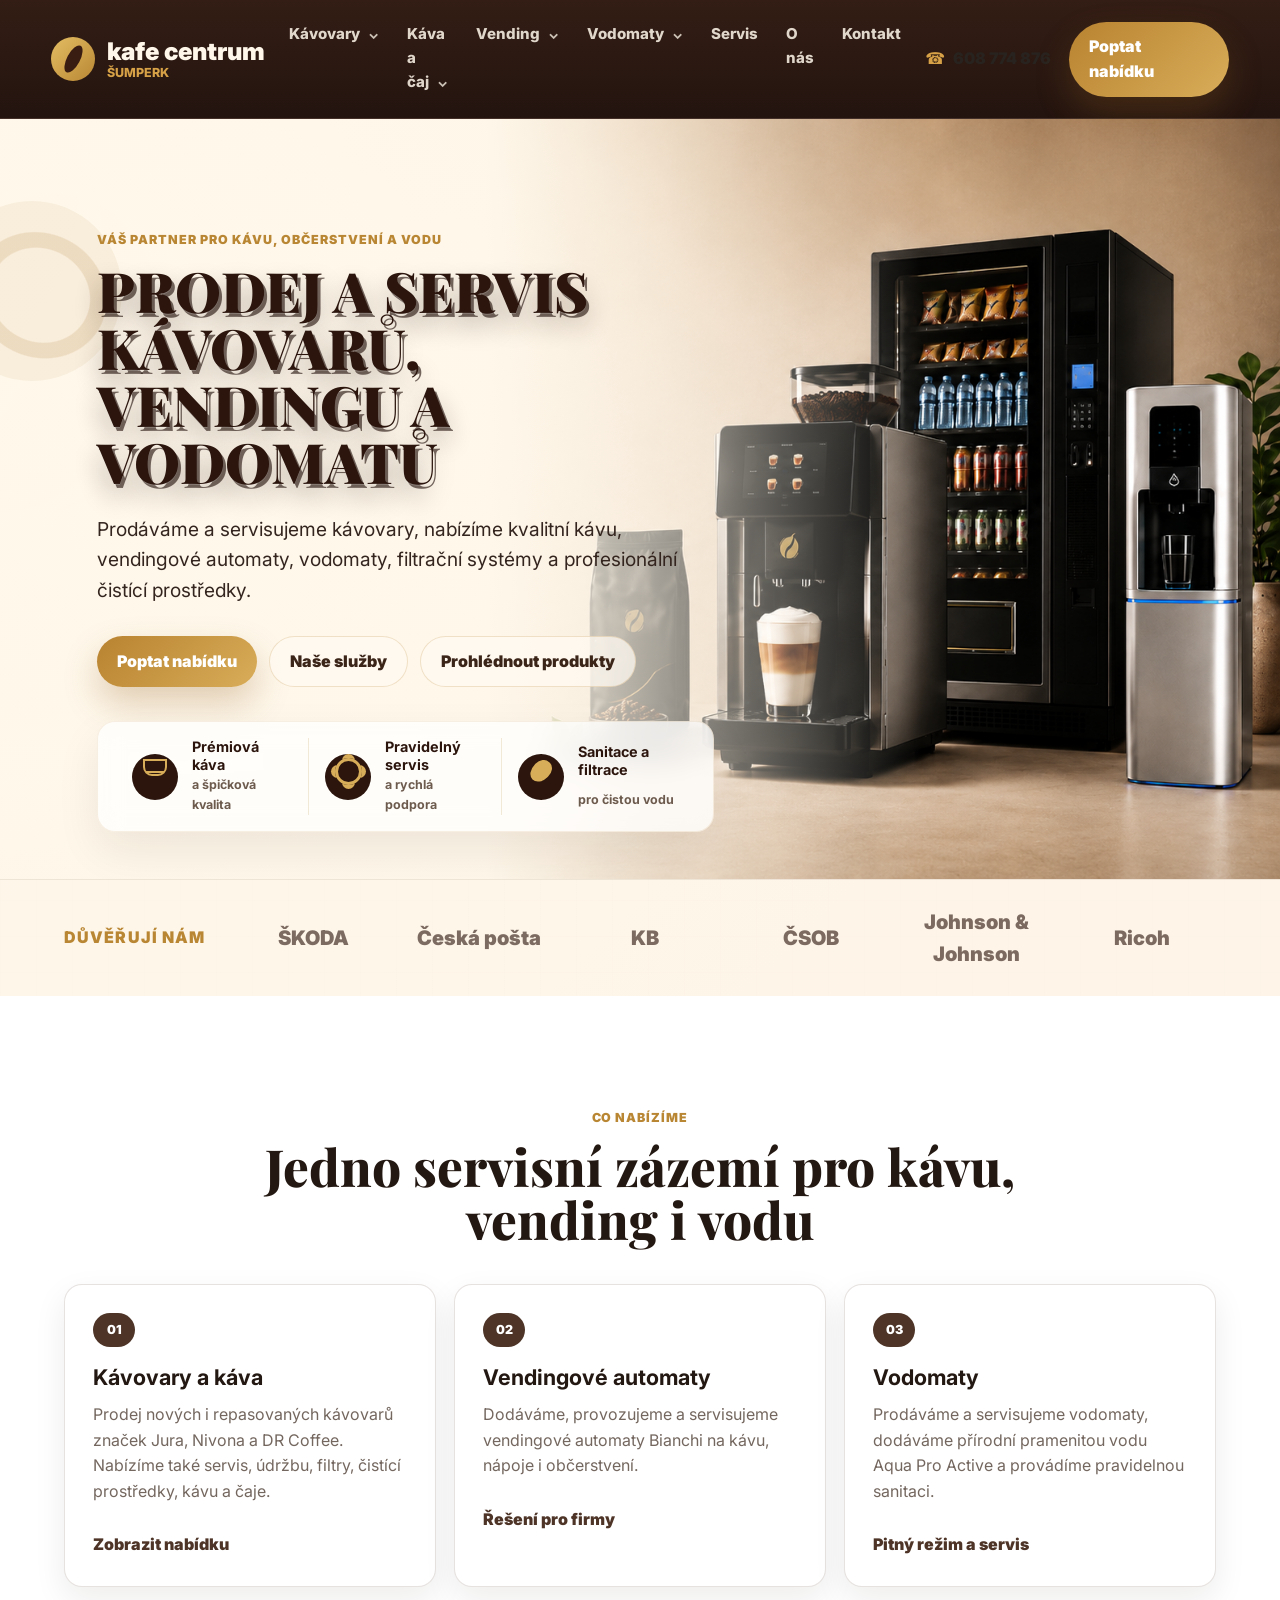
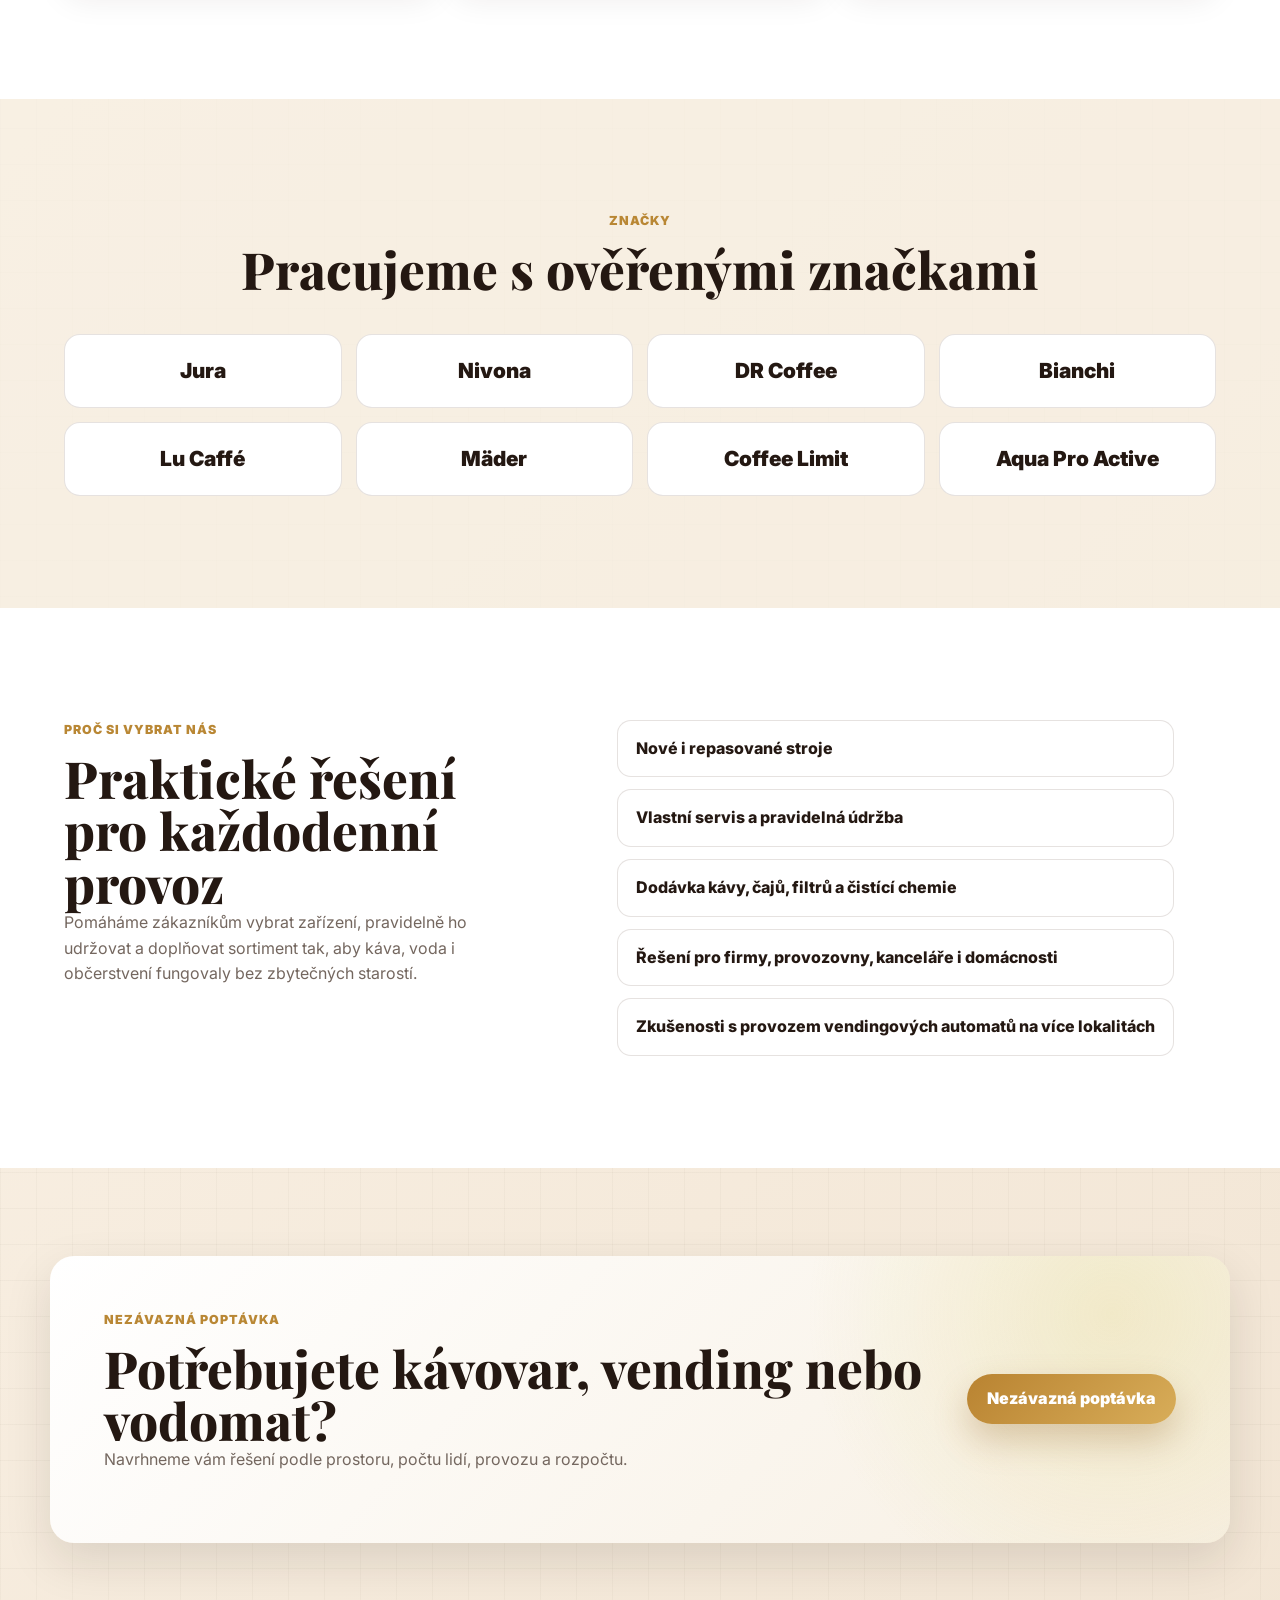
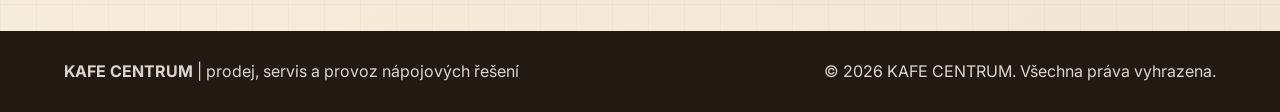
==== index.html @ 555eb568 "Use image as homepage hero background" ====
<!DOCTYPE html>
<html lang="cs">
  <head>
    <meta charset="UTF-8" />
    <meta name="viewport" content="width=device-width, initial-scale=1.0" />
    <meta
      name="description"
      content="KAFE CENTRUM - prodej a servis kávovarů, káva, čaje, vendingové automaty a vodomaty se servisem."
    />
    <title>KAFE CENTRUM | Kávovary, vending a vodomaty</title>
    <link rel="preconnect" href="https://fonts.googleapis.com" />
    <link rel="preconnect" href="https://fonts.gstatic.com" crossorigin />
    <link
      href="https://fonts.googleapis.com/css2?family=Inter:wght@400;500;600;700;800;900&family=Playfair+Display:wght@700;800&display=swap"
      rel="stylesheet"
    />
    <link rel="stylesheet" href="style.css" />
  </head>
  <body class="kc-site kc-home">
    <header class="kc-header" data-header>
      <a class="kc-brand" href="index.html" aria-label="KAFE CENTRUM domů">
        <span class="kc-brand-mark" aria-hidden="true"><span></span></span>
        <span class="kc-brand-text"><strong>KAFE CENTRUM</strong><small>Šumperk</small></span>
      </a>
      <button class="kc-nav-toggle" type="button" aria-expanded="false" aria-controls="site-nav" data-nav-toggle>
        <span></span><span></span><span></span>
      </button>
      <nav class="kc-nav" id="site-nav" data-nav>
        <a href="kavovary-a-kava.html">Kávovary</a>
        <a href="kavovary-a-kava.html#kava">Káva a čaj</a>
        <a href="vendingove-automaty.html">Vending</a>
        <a href="vodomaty.html">Vodomaty</a>
        <a href="kavovary-a-kava.html#servis">Servis</a>
        <a href="#sluzby">O nás</a>
        <a href="kontakt.html">Kontakt</a>
      </nav>
      <div class="kc-header-actions">
        <a class="kc-phone" href="tel:+420608774876">608 774 876</a>
        <a class="kc-header-cta" href="kontakt.html#poptavka">Poptat nabídku</a>
      </div>
    </header>

    <main>
      <section class="kc-hero">
        <div class="kc-hero-copy reveal">
          <p class="kc-kicker">Váš partner pro kávu, občerstvení a vodu</p>
          <h1>Prodej a servis kávovarů, vendingu a vodomatů</h1>
          <p class="kc-lead">
            Prodáváme a servisujeme kávovary, nabízíme kvalitní kávu,
            vendingové automaty, vodomaty, filtrační systémy a profesionální
            čistící prostředky.
          </p>
          <div class="kc-actions">
            <a class="kc-btn kc-btn-primary" href="kontakt.html#poptavka">Poptat nabídku</a>
            <a class="kc-btn kc-btn-secondary" href="#sluzby">Naše služby</a>
            <a class="kc-btn kc-btn-light" href="kavovary-a-kava.html">Prohlédnout produkty</a>
          </div>
          <div class="kc-hero-features" aria-label="Hlavní výhody">
            <div>
              <span aria-hidden="true" class="kc-feature-icon kc-feature-coffee"></span>
              <strong>Prémiová káva</strong>
              <small>a špičková kvalita</small>
            </div>
            <div>
              <span aria-hidden="true" class="kc-feature-icon kc-feature-service"></span>
              <strong>Pravidelný servis</strong>
              <small>a rychlá podpora</small>
            </div>
            <div>
              <span aria-hidden="true" class="kc-feature-icon kc-feature-water"></span>
              <strong>Sanitace a filtrace</strong>
              <small>pro čistou vodu</small>
            </div>
          </div>
        </div>
      </section>

      <section class="kc-trusted" aria-label="Důvěřují nám">
        <p>Důvěřují nám</p>
        <div>
          <span>ŠKODA</span>
          <span>Česká pošta</span>
          <span>KB</span>
          <span>ČSOB</span>
          <span>Johnson &amp; Johnson</span>
          <span>Ricoh</span>
        </div>
      </section>

      <section class="kc-section" id="sluzby">
        <div class="kc-section-heading reveal">
          <p class="kc-kicker">Co nabízíme</p>
          <h2>Jedno servisní zázemí pro kávu, vending i vodu</h2>
        </div>
        <div class="kc-card-grid kc-card-grid-three">
          <article class="kc-service-card reveal">
            <span>01</span>
            <h3>Kávovary a káva</h3>
            <p>
              Prodej nových i repasovaných kávovarů značek Jura, Nivona a DR Coffee.
              Nabízíme také servis, údržbu, filtry, čistící prostředky, kávu a čaje.
            </p>
            <a href="kavovary-a-kava.html">Zobrazit nabídku</a>
          </article>
          <article class="kc-service-card reveal">
            <span>02</span>
            <h3>Vendingové automaty</h3>
            <p>
              Dodáváme, provozujeme a servisujeme vendingové automaty Bianchi na kávu,
              nápoje i občerstvení.
            </p>
            <a href="vendingove-automaty.html">Řešení pro firmy</a>
          </article>
          <article class="kc-service-card reveal">
            <span>03</span>
            <h3>Vodomaty</h3>
            <p>
              Prodáváme a servisujeme vodomaty, dodáváme přírodní pramenitou vodu
              Aqua Pro Active a provádíme pravidelnou sanitaci.
            </p>
            <a href="vodomaty.html">Pitný režim a servis</a>
          </article>
        </div>
      </section>

      <section class="kc-section kc-section-cream">
        <div class="kc-section-heading reveal">
          <p class="kc-kicker">Značky</p>
          <h2>Pracujeme s ověřenými značkami</h2>
        </div>
        <div class="kc-brand-strip reveal" aria-label="Značky">
          <span>Jura</span>
          <span>Nivona</span>
          <span>DR Coffee</span>
          <span>Bianchi</span>
          <span>Lu Caffé</span>
          <span>Mäder</span>
          <span>Coffee Limit</span>
          <span>Aqua Pro Active</span>
        </div>
      </section>

      <section class="kc-section">
        <div class="kc-split">
          <div class="kc-section-heading kc-section-heading-left reveal">
            <p class="kc-kicker">Proč si vybrat nás</p>
            <h2>Praktické řešení pro každodenní provoz</h2>
            <p>
              Pomáháme zákazníkům vybrat zařízení, pravidelně ho udržovat a doplňovat
              sortiment tak, aby káva, voda i občerstvení fungovaly bez zbytečných starostí.
            </p>
          </div>
          <div class="kc-benefit-list reveal">
            <span>Nové i repasované stroje</span>
            <span>Vlastní servis a pravidelná údržba</span>
            <span>Dodávka kávy, čajů, filtrů a čistící chemie</span>
            <span>Řešení pro firmy, provozovny, kanceláře i domácnosti</span>
            <span>Zkušenosti s provozem vendingových automatů na více lokalitách</span>
          </div>
        </div>
      </section>

      <section class="kc-cta reveal">
        <div>
          <p class="kc-kicker">Nezávazná poptávka</p>
          <h2>Potřebujete kávovar, vending nebo vodomat?</h2>
          <p>Navrhneme vám řešení podle prostoru, počtu lidí, provozu a rozpočtu.</p>
        </div>
        <a class="kc-btn kc-btn-primary" href="kontakt.html#poptavka">Nezávazná poptávka</a>
      </section>
    </main>

    <footer class="kc-footer">
      <p><strong>KAFE CENTRUM</strong> | prodej, servis a provoz nápojových řešení</p>
      <p>© <span data-year></span> KAFE CENTRUM. Všechna práva vyhrazena.</p>
    </footer>
    <script src="script.js"></script>
  </body>
</html>
---- style.css ----
:root {
  --espresso: #27160f;
  --nearly-black: #160c08;
  --coffee: #51311f;
  --cocoa: #70472e;
  --caramel: #b4773d;
  --banner-yellow: #d9cf75;
  --gold: #d39a57;
  --cream: #fff7e8;
  --linen: #efe0c5;
  --paper: #f9f1e3;
  --white: #ffffff;
  --ink: #2d211b;
  --muted: #7b6658;
  --shadow: 0 22px 60px rgba(39, 22, 15, 0.18);
  --radius: 8px;
  --max-width: 1180px;
  --theme-accent: var(--banner-yellow);
  --theme-dark: var(--espresso);
  --theme-soft: #ead8bc;
  --theme-rgb: 180, 119, 61;
}

.theme-vending {
  --theme-accent: #e0663f;
  --theme-dark: #241713;
  --theme-soft: #f1d7c8;
  --theme-rgb: 224, 102, 63;
}

.theme-water {
  --theme-accent: #55b6d6;
  --theme-dark: #123a4a;
  --theme-soft: #d7f0f6;
  --theme-rgb: 85, 182, 214;
}

.theme-tea {
  --theme-accent: #7fa85b;
  --theme-dark: #263a1d;
  --theme-soft: #e1edcf;
  --theme-rgb: 127, 168, 91;
}

.theme-parfume {
  --theme-accent: #c47a92;
  --theme-dark: #3b1729;
  --theme-soft: #f0d5df;
  --theme-rgb: 196, 122, 146;
}

.theme-contact {
  --theme-accent: #d39a57;
  --theme-dark: #27160f;
  --theme-soft: #efe0c5;
  --theme-rgb: 211, 154, 87;
}

* {
  box-sizing: border-box;
}

html {
  min-height: 100%;
  overflow-y: auto;
  scroll-behavior: smooth;
}

body {
  min-height: 100%;
  margin: 0;
  overflow-x: hidden;
  overflow-y: auto;
  color: var(--ink);
  font-family: "Inter", system-ui, sans-serif;
  background:
    radial-gradient(ellipse at 18% 8%, rgba(39, 22, 15, 0.18), transparent 34%),
    radial-gradient(circle at 12% 14%, rgba(180, 119, 61, 0.12), transparent 28%),
    linear-gradient(135deg, var(--cream), var(--paper) 44%, #f2dec1);
  line-height: 1.6;
}

body::before {
  position: fixed;
  inset: 0;
  z-index: -2;
  pointer-events: none;
  content: "";
  background-image:
    linear-gradient(rgba(81, 49, 31, 0.055) 1px, transparent 1px),
    linear-gradient(90deg, rgba(81, 49, 31, 0.045) 1px, transparent 1px),
    radial-gradient(ellipse at 42% 50%, rgba(70, 38, 21, 0.1) 0 28%, transparent 29%);
  background-size: 32px 32px, 32px 32px, 74px 48px;
}

a {
  color: inherit;
  text-decoration: none;
}

button,
input,
select,
textarea {
  font: inherit;
}

.site-header {
  position: sticky;
  top: 0;
  z-index: 20;
  display: grid;
  grid-template-columns: auto 1fr auto;
  gap: 24px;
  align-items: center;
  padding: 16px clamp(18px, 4vw, 52px);
  border-bottom: 1px solid rgba(255, 247, 232, 0.16);
  background:
    linear-gradient(rgba(22, 12, 8, 0.88), rgba(22, 12, 8, 0.88)),
    radial-gradient(ellipse at 38% 50%, #7b4c2d 0 30%, transparent 31%) 0 0 / 46px 30px;
  backdrop-filter: blur(18px);
  transition: box-shadow 0.25s ease, background 0.25s ease;
}

.site-header.is-scrolled {
  background:
    linear-gradient(rgba(22, 12, 8, 0.94), rgba(22, 12, 8, 0.94)),
    radial-gradient(ellipse at 38% 50%, #7b4c2d 0 30%, transparent 31%) 0 0 / 46px 30px;
  box-shadow: 0 10px 34px rgba(39, 22, 15, 0.22);
}

.brand {
  display: inline-flex;
  gap: 10px;
  align-items: center;
  min-width: max-content;
}

.brand-mark {
  position: relative;
  display: grid;
  place-items: center;
  width: 46px;
  height: 46px;
  border: 2px solid rgba(217, 207, 117, 0.72);
  border-radius: 50%;
  background: linear-gradient(135deg, #e2d88a, #a99545);
  box-shadow: inset 0 0 0 5px rgba(39, 22, 15, 0.08), 0 8px 22px rgba(0, 0, 0, 0.22);
}

.brand-mark span,
.banner-logo-mark span {
  width: 15px;
  height: 36px;
  border-radius: 50%;
  background: var(--coffee);
  transform: rotate(32deg);
}

.brand-mark span::before,
.banner-logo-mark span::before {
  display: block;
  width: 9px;
  height: 100%;
  margin-left: 7px;
  border-left: 3px solid rgba(255, 247, 232, 0.42);
  border-radius: 50%;
  content: "";
}

.logo-wordmark strong,
.logo-wordmark small {
  display: block;
  color: var(--cream);
  font-family: "Inter", system-ui, sans-serif;
  font-weight: 900;
  line-height: 0.82;
  letter-spacing: 0;
  text-transform: lowercase;
}

.logo-wordmark strong {
  font-size: 1.34rem;
}

.logo-wordmark small {
  color: var(--banner-yellow);
  font-size: 1.02rem;
}

.site-nav {
  display: flex;
  justify-content: center;
  gap: clamp(14px, 2.4vw, 34px);
  color: rgba(255, 247, 232, 0.88);
  font-size: 0.95rem;
  font-weight: 800;
}

.site-nav a {
  position: relative;
  padding: 10px 0;
}

.site-nav a::after {
  position: absolute;
  left: 0;
  bottom: 5px;
  width: 0;
  height: 2px;
  content: "";
  background: var(--banner-yellow);
  transition: width 0.2s ease;
}

.site-nav a:hover::after {
  width: 100%;
}

.header-cta,
.btn {
  display: inline-flex;
  align-items: center;
  justify-content: center;
  min-height: 46px;
  padding: 12px 20px;
  border: 0;
  border-radius: var(--radius);
  cursor: pointer;
  font-weight: 900;
  transition: transform 0.2s ease, box-shadow 0.2s ease, background 0.2s ease;
}

.header-cta,
.btn-primary {
  color: var(--nearly-black);
  background: linear-gradient(135deg, var(--theme-accent), var(--gold));
  box-shadow: 0 14px 30px rgba(81, 49, 31, 0.24);
}

.btn-secondary {
  color: var(--espresso);
  border: 1px solid rgba(81, 49, 31, 0.18);
  background: rgba(255, 255, 255, 0.58);
}

.text-link {
  display: inline-flex;
  align-items: center;
  width: max-content;
  margin-top: 14px;
  color: var(--coffee);
  font-size: 0.92rem;
  font-weight: 900;
  border-bottom: 2px solid var(--theme-accent);
}

.header-cta:hover,
.btn:hover {
  transform: translateY(-2px);
  box-shadow: 0 18px 38px rgba(81, 49, 31, 0.28);
}

.nav-toggle {
  display: none;
  width: 44px;
  height: 44px;
  padding: 10px;
  border: 1px solid rgba(81, 49, 31, 0.18);
  border-radius: var(--radius);
  background: var(--cream);
}

.nav-toggle span {
  display: block;
  height: 2px;
  margin: 5px 0;
  background: var(--espresso);
}

.hero {
  position: relative;
  display: grid;
  grid-template-columns: minmax(0, 1.05fr) minmax(320px, 0.95fr);
  gap: clamp(32px, 5vw, 78px);
  align-items: center;
  min-height: calc(100vh - 80px);
  padding:
    clamp(56px, 9vw, 120px)
    clamp(18px, 4vw, 52px)
    clamp(56px, 9vw, 120px)
    clamp(58px, 7vw, 104px);
  overflow: hidden;
  isolation: isolate;
}

.page-hero {
  position: relative;
  display: grid;
  grid-template-columns: minmax(0, 0.85fr) minmax(280px, 0.55fr);
  gap: clamp(28px, 5vw, 70px);
  align-items: center;
  padding: clamp(58px, 9vw, 118px) clamp(18px, 4vw, 52px);
  overflow: hidden;
  isolation: isolate;
}

.page-hero::before {
  position: absolute;
  inset: 0;
  z-index: -1;
  content: "";
  background:
    linear-gradient(rgba(80, 48, 30, 0.07) 1px, transparent 1px),
    linear-gradient(90deg, rgba(80, 48, 30, 0.055) 1px, transparent 1px),
    radial-gradient(circle at 15% 22%, rgba(var(--theme-rgb), 0.22), transparent 27%),
    linear-gradient(135deg, rgba(255, 247, 232, 0.96), color-mix(in srgb, var(--theme-soft) 70%, #ffffff 30%));
  background-size: 22px 22px, 22px 22px, auto, auto;
}

.page-hero h1 {
  max-width: 920px;
  color: #f4f0e6;
  font-size: clamp(3.3rem, 9vw, 7.8rem);
}

.page-hero-text {
  max-width: 690px;
  color: var(--muted);
  font-size: 1.08rem;
}

.page-badge {
  display: inline-flex;
  width: max-content;
  margin-bottom: 18px;
  padding: 9px 13px;
  border: 1px solid rgba(var(--theme-rgb), 0.36);
  border-radius: 999px;
  color: var(--theme-accent);
  background: color-mix(in srgb, var(--theme-dark) 88%, #000000 12%);
  font-size: 0.82rem;
  font-weight: 900;
  text-transform: uppercase;
}

.page-visual {
  position: relative;
  min-height: 310px;
  border: 1px solid rgba(81, 49, 31, 0.12);
  border-radius: var(--radius);
  background:
    linear-gradient(color-mix(in srgb, var(--theme-dark) 86%, transparent), color-mix(in srgb, var(--theme-dark) 86%, transparent)),
    radial-gradient(ellipse at 42% 50%, #8d5935 0 27%, #2b160d 28% 52%, transparent 54%) 0 0 / 44px 30px;
  box-shadow: var(--shadow);
  overflow: hidden;
}

.page-visual::before {
  position: absolute;
  inset: 28px;
  content: "";
  border: 1px solid rgba(var(--theme-rgb), 0.28);
  border-radius: var(--radius);
}

.page-visual::after {
  position: absolute;
  right: -42px;
  top: 44px;
  width: 78%;
  height: 120px;
  clip-path: polygon(14% 0, 100% 0, 86% 100%, 0 100%);
  content: "";
  background:
    linear-gradient(rgba(80, 48, 30, 0.1) 1px, transparent 1px),
    linear-gradient(90deg, rgba(80, 48, 30, 0.09) 1px, transparent 1px),
    linear-gradient(135deg, color-mix(in srgb, var(--theme-accent) 72%, #ffffff 28%), var(--theme-accent));
  background-size: 13px 13px, 13px 13px, auto;
}

.page-visual span {
  position: absolute;
  left: 34px;
  bottom: 30px;
  z-index: 1;
  max-width: 280px;
  color: var(--cream);
  font-family: "Playfair Display", Georgia, serif;
  font-size: clamp(2rem, 4vw, 3.4rem);
  font-weight: 800;
  line-height: 0.98;
}

.vending-hero {
  grid-template-columns: minmax(0, 0.82fr) minmax(340px, 0.68fr);
  background:
    radial-gradient(circle at 18% 18%, rgba(var(--theme-rgb), 0.16), transparent 30%),
    linear-gradient(135deg, #fffaf0, #f0d8cb);
}

.vending-hero-card {
  position: relative;
  min-height: 420px;
  padding: clamp(26px, 4vw, 42px);
  border: 1px solid rgba(36, 23, 19, 0.12);
  border-radius: var(--radius);
  color: var(--cream);
  background:
    linear-gradient(rgba(36, 23, 19, 0.86), rgba(36, 23, 19, 0.9)),
    radial-gradient(circle at 82% 18%, rgba(var(--theme-rgb), 0.38), transparent 34%),
    linear-gradient(135deg, #3c2720, #130b08);
  box-shadow: var(--shadow);
  overflow: hidden;
}

.vending-hero-card::before {
  position: absolute;
  inset: 24px;
  border: 1px solid rgba(255, 247, 232, 0.14);
  border-radius: var(--radius);
  content: "";
}

.vending-hero-card::after {
  position: absolute;
  right: -50px;
  top: 50px;
  width: 70%;
  height: 132px;
  clip-path: polygon(14% 0, 100% 0, 86% 100%, 0 100%);
  content: "";
  background:
    linear-gradient(rgba(255, 247, 232, 0.12) 1px, transparent 1px),
    linear-gradient(90deg, rgba(255, 247, 232, 0.1) 1px, transparent 1px),
    linear-gradient(135deg, #f09a6c, var(--theme-accent));
  background-size: 14px 14px, 14px 14px, auto;
}

.panel-kicker,
.vending-hero-card strong,
.vending-stat-grid {
  position: relative;
  z-index: 1;
}

.panel-kicker {
  display: inline-flex;
  margin-bottom: 18px;
  color: var(--theme-accent);
  font-size: 0.78rem;
  font-weight: 900;
  letter-spacing: 0.08em;
  text-transform: uppercase;
}

.vending-hero-card strong {
  display: block;
  max-width: 360px;
  color: var(--cream);
  font-family: "Playfair Display", Georgia, serif;
  font-size: clamp(2.2rem, 4.2vw, 4.2rem);
  line-height: 1.02;
}

.vending-stat-grid {
  display: grid;
  grid-template-columns: repeat(2, minmax(0, 1fr));
  gap: 12px;
  margin-top: clamp(72px, 9vw, 118px);
}

.vending-stat-grid span {
  min-height: 92px;
  padding: 16px;
  border: 1px solid rgba(255, 247, 232, 0.14);
  border-radius: var(--radius);
  background: rgba(255, 247, 232, 0.08);
  font-weight: 800;
}

.vending-stat-grid b {
  display: block;
  margin-bottom: 4px;
  color: var(--theme-accent);
  font-size: 1.2rem;
}

.hero::before,
.hero::after {
  position: absolute;
  top: 0;
  bottom: 0;
  width: min(9vw, 112px);
  content: "";
  opacity: 0.78;
  background:
    linear-gradient(rgba(22, 12, 8, 0.22) 1px, transparent 1px),
    linear-gradient(90deg, rgba(22, 12, 8, 0.22) 1px, transparent 1px),
    radial-gradient(ellipse at 42% 50%, #8d5935 0 27%, #2b160d 28% 52%, transparent 54%) 0 0 / 44px 30px,
    linear-gradient(180deg, var(--nearly-black), var(--coffee));
  background-size: 16px 16px, 16px 16px, 44px 30px, auto;
}

.hero::before {
  left: 0;
  mask-image: linear-gradient(90deg, #000 0 18%, transparent 100%);
}

.hero::after {
  right: 0;
  mask-image: linear-gradient(270deg, #000 0 28%, transparent 100%);
}

.section-grain {
  background:
    linear-gradient(rgba(80, 48, 30, 0.07) 1px, transparent 1px),
    linear-gradient(90deg, rgba(80, 48, 30, 0.055) 1px, transparent 1px),
    radial-gradient(circle at 22% 18%, rgba(211, 154, 87, 0.22), transparent 28%),
    radial-gradient(circle at 82% 72%, rgba(81, 49, 31, 0.13), transparent 30%),
    linear-gradient(135deg, rgba(255, 247, 232, 0.94), rgba(239, 224, 197, 0.94));
  background-size: 22px 22px, 22px 22px, auto, auto, auto;
}

.hero-copy,
.hero-visual,
section > * {
  position: relative;
  z-index: 1;
}

.hero-copy {
  max-width: 700px;
  padding: clamp(22px, 3vw, 34px);
  border: 1px solid rgba(255, 247, 232, 0.35);
  border-radius: var(--radius);
  background:
    linear-gradient(rgba(255, 247, 232, 0.7), rgba(255, 247, 232, 0.52)),
    radial-gradient(circle at 0 0, rgba(217, 207, 117, 0.18), transparent 35%);
  box-shadow: 0 24px 60px rgba(39, 22, 15, 0.12);
  backdrop-filter: blur(2px);
}

.banner-logo {
  display: inline-flex;
  gap: 13px;
  align-items: center;
  margin-bottom: 18px;
  padding: 12px 15px 12px 12px;
  border: 1px solid rgba(217, 207, 117, 0.4);
  border-radius: var(--radius);
  background:
    linear-gradient(rgba(39, 22, 15, 0.72), rgba(39, 22, 15, 0.72)),
    radial-gradient(ellipse at 42% 50%, #8d5935 0 27%, #2b160d 28% 52%, transparent 54%) 0 0 / 38px 26px;
  box-shadow: 0 14px 30px rgba(39, 22, 15, 0.18);
}

.banner-logo-mark {
  display: grid;
  place-items: center;
  width: 58px;
  height: 58px;
  border: 2px solid rgba(217, 207, 117, 0.7);
  border-radius: 50%;
  background: linear-gradient(135deg, #ebe08a, #a99545);
}

.banner-logo-mark span {
  width: 19px;
  height: 45px;
}

.banner-logo-type strong,
.banner-logo-type small {
  display: block;
  color: var(--cream);
  font-weight: 900;
  line-height: 0.82;
  text-transform: lowercase;
}

.banner-logo-type strong {
  font-size: 1.6rem;
}

.banner-logo-type small {
  color: var(--banner-yellow);
  font-size: 1.18rem;
}

.eyebrow {
  margin: 0 0 12px;
  color: var(--caramel);
  font-size: 0.78rem;
  font-weight: 900;
  letter-spacing: 0.08em;
  text-transform: uppercase;
}

h1,
h2,
h3,
p {
  margin-top: 0;
}

h1,
h2 {
  color: var(--espresso);
  font-family: "Playfair Display", Georgia, serif;
  font-weight: 800;
  line-height: 0.98;
}

h1 {
  max-width: 820px;
  margin-bottom: 18px;
  color: #f4f0e6;
  font-family: "Inter", system-ui, sans-serif;
  font-size: clamp(3.55rem, 10vw, 8rem);
  font-weight: 900;
  letter-spacing: 0;
  line-height: 0.88;
  text-shadow:
    0 1px 0 rgba(255, 255, 255, 0.2),
    3px 4px 0 rgba(39, 22, 15, 0.64),
    0 13px 26px rgba(39, 22, 15, 0.32);
  text-transform: uppercase;
  -webkit-text-stroke: 0;
}

h1 span {
  display: block;
}

h2 {
  margin-bottom: 18px;
  font-size: clamp(2.15rem, 5vw, 4.3rem);
}

h3 {
  color: var(--espresso);
  font-size: 1.24rem;
  line-height: 1.2;
}

.hero-lead {
  max-width: 650px;
  margin-bottom: 14px;
  color: var(--coffee);
  font-size: clamp(1.28rem, 2.4vw, 2.05rem);
  font-weight: 900;
  line-height: 1.15;
}

.hero-text {
  max-width: 640px;
  color: var(--muted);
  font-size: 1.05rem;
}

.hero-actions,
.trust-row {
  display: flex;
  flex-wrap: wrap;
  gap: 12px;
  margin-top: 26px;
}

.trust-row span {
  padding: 9px 13px;
  border: 1px solid rgba(81, 49, 31, 0.14);
  border-radius: 999px;
  color: var(--coffee);
  background: rgba(255, 255, 255, 0.45);
  font-weight: 900;
}

.hero-visual {
  display: grid;
  place-items: center;
}

.banner-ribbon {
  position: absolute;
  top: 2%;
  right: 0;
  z-index: 2;
  width: min(88%, 430px);
  padding: 19px 30px 19px 54px;
  clip-path: polygon(13% 0, 100% 0, 87% 100%, 0 100%);
  color: var(--espresso);
  background:
    linear-gradient(rgba(80, 48, 30, 0.08) 1px, transparent 1px),
    linear-gradient(90deg, rgba(80, 48, 30, 0.08) 1px, transparent 1px),
    linear-gradient(135deg, #eee994, #c9be60);
  background-size: 13px 13px, 13px 13px, auto;
  box-shadow: 0 16px 36px rgba(39, 22, 15, 0.2);
  transform: rotate(2deg);
}

.banner-ribbon strong,
.banner-ribbon span {
  display: block;
  text-shadow: 0 1px 0 rgba(255, 255, 255, 0.46);
}

.banner-ribbon strong {
  font-size: clamp(1rem, 1.7vw, 1.28rem);
  line-height: 1.1;
}

.banner-ribbon span {
  margin-top: 5px;
  color: #9b332e;
  font-weight: 900;
}

.coffee-scene {
  position: relative;
  display: grid;
  place-items: center;
  width: min(100%, 520px);
  aspect-ratio: 1 / 1;
  border: 1px solid rgba(81, 49, 31, 0.12);
  border-radius: 50%;
  background:
    linear-gradient(rgba(80, 48, 30, 0.07) 1px, transparent 1px),
    linear-gradient(90deg, rgba(80, 48, 30, 0.055) 1px, transparent 1px),
    radial-gradient(circle at 48% 52%, rgba(255, 247, 232, 0.72), transparent 36%),
    radial-gradient(circle at 65% 62%, rgba(180, 119, 61, 0.22), transparent 42%),
    linear-gradient(145deg, rgba(81, 49, 31, 0.18), rgba(255, 255, 255, 0.42));
  background-size: 18px 18px, 18px 18px, auto, auto, auto;
  box-shadow: var(--shadow);
}

.hero-machine {
  position: relative;
  z-index: 1;
  width: min(106%, 540px);
  max-width: none;
  height: auto;
  filter: drop-shadow(0 20px 24px rgba(39, 22, 15, 0.18));
}

.bean {
  position: absolute;
  z-index: 0;
  width: 54px;
  height: 36px;
  border-radius: 50%;
  background:
    radial-gradient(ellipse at 42% 50%, transparent 0 18%, rgba(238, 210, 174, 0.45) 19% 23%, transparent 24%),
    linear-gradient(135deg, #2a160d, #81502f);
  box-shadow: 0 12px 26px rgba(39, 22, 15, 0.22);
}

.bean-one {
  left: 8%;
  bottom: 25%;
  transform: rotate(24deg);
}

.bean-two {
  right: 10%;
  top: 23%;
  transform: rotate(-28deg);
}

.bean-three {
  right: 15%;
  bottom: 16%;
  transform: rotate(14deg);
}

section {
  padding: clamp(64px, 9vw, 116px) clamp(18px, 4vw, 52px);
}

.section-heading {
  max-width: 780px;
  margin: 0 auto 42px;
  text-align: center;
}

.section-heading p:not(.eyebrow),
.split-copy p,
.why-panel p,
.real-info p {
  color: var(--muted);
}

.service-grid,
.brand-grid,
.audience-grid,
.contact-layout,
.real-info-inner,
.assortment-grid {
  max-width: var(--max-width);
  margin: 0 auto;
}

.service-grid {
  display: grid;
  grid-template-columns: repeat(4, 1fr);
  gap: 18px;
}

.service-card,
.audience-card,
.contact-form,
.contact-card {
  border: 1px solid rgba(81, 49, 31, 0.12);
  border-radius: var(--radius);
  background: rgba(255, 252, 244, 0.78);
  box-shadow: 0 16px 38px rgba(39, 22, 15, 0.1);
}

.service-card {
  padding: 26px;
  transition: transform 0.22s ease, box-shadow 0.22s ease;
}

.service-card:hover {
  transform: translateY(-6px);
  box-shadow: var(--shadow);
}

.card-icon {
  display: inline-grid;
  place-items: center;
  width: 46px;
  height: 46px;
  margin-bottom: 26px;
  border-radius: 50%;
  color: var(--cream);
  background: var(--coffee);
  font-size: 0.83rem;
  font-weight: 900;
}

.real-info {
  padding-top: clamp(44px, 7vw, 82px);
  padding-bottom: clamp(44px, 7vw, 82px);
  background:
    linear-gradient(rgba(22, 12, 8, 0.9), rgba(22, 12, 8, 0.9)),
    linear-gradient(rgba(255, 247, 232, 0.08) 1px, transparent 1px),
    linear-gradient(90deg, rgba(255, 247, 232, 0.06) 1px, transparent 1px),
    radial-gradient(ellipse at 42% 50%, #8d5935 0 27%, #2b160d 28% 52%, transparent 54%) 0 0 / 44px 30px;
  background-size: auto, 18px 18px, 18px 18px, 44px 30px;
}

.real-info-inner {
  display: grid;
  grid-template-columns: minmax(0, 0.95fr) minmax(0, 1.05fr);
  gap: 34px;
  align-items: center;
}

.real-info h2,
.real-info .eyebrow {
  color: var(--cream);
}

.real-info p {
  max-width: 620px;
  margin-bottom: 0;
  color: rgba(255, 247, 232, 0.74);
}

.fact-grid {
  display: grid;
  grid-template-columns: repeat(2, minmax(0, 1fr));
  gap: 14px;
}

.fact-grid span {
  min-height: 128px;
  padding: 22px;
  border: 1px solid rgba(217, 207, 117, 0.22);
  border-radius: var(--radius);
  color: rgba(255, 247, 232, 0.76);
  background: rgba(255, 247, 232, 0.08);
  font-weight: 800;
}

.fact-grid strong {
  display: block;
  margin-bottom: 6px;
  color: var(--banner-yellow);
  font-family: "Playfair Display", serif;
  font-size: clamp(1.7rem, 3vw, 2.6rem);
  line-height: 0.95;
}

.split-section {
  display: grid;
  grid-template-columns: minmax(0, 0.8fr) minmax(0, 1.2fr);
  gap: 36px;
  align-items: center;
}

.split-copy {
  max-width: 520px;
  justify-self: end;
}

.audience-grid {
  display: grid;
  grid-template-columns: repeat(2, minmax(0, 1fr));
  gap: 18px;
}

.audience-card {
  min-height: 230px;
  padding: 34px;
  background:
    linear-gradient(rgba(255, 252, 244, 0.84), rgba(255, 252, 244, 0.84)),
    radial-gradient(circle at top right, rgba(180, 119, 61, 0.22), transparent 46%);
}

.brand-grid {
  display: grid;
  grid-template-columns: repeat(auto-fit, minmax(140px, 1fr));
  gap: 14px;
}

.brand-grid span {
  display: grid;
  place-items: center;
  min-height: 104px;
  border: 1px solid rgba(81, 49, 31, 0.14);
  border-radius: var(--radius);
  color: var(--espresso);
  background: linear-gradient(145deg, rgba(255, 255, 255, 0.78), rgba(239, 224, 197, 0.72));
  font-family: "Playfair Display", serif;
  font-size: clamp(1.25rem, 2vw, 1.8rem);
  font-weight: 800;
  box-shadow: 0 12px 28px rgba(39, 22, 15, 0.08);
  transition: transform 0.2s ease, border-color 0.2s ease;
}

.brand-grid span:hover {
  border-color: rgba(180, 119, 61, 0.56);
  transform: translateY(-4px);
}

.assortment {
  background:
    radial-gradient(circle at 16% 20%, rgba(217, 207, 117, 0.14), transparent 26%),
    linear-gradient(135deg, #fffaf0, #ead8bc);
}

.assortment-grid {
  display: grid;
  grid-template-columns: repeat(4, minmax(0, 1fr));
  gap: 18px;
}

.assortment-card {
  min-height: 250px;
  padding: 28px;
  border: 1px solid rgba(81, 49, 31, 0.12);
  border-radius: var(--radius);
  background:
    linear-gradient(rgba(255, 252, 244, 0.88), rgba(255, 252, 244, 0.88)),
    linear-gradient(rgba(80, 48, 30, 0.07) 1px, transparent 1px),
    linear-gradient(90deg, rgba(80, 48, 30, 0.055) 1px, transparent 1px);
  background-size: auto, 18px 18px, 18px 18px;
  box-shadow: 0 16px 38px rgba(39, 22, 15, 0.1);
  transition: transform 0.22s ease, box-shadow 0.22s ease;
}

.assortment-card:hover {
  transform: translateY(-5px);
  box-shadow: var(--shadow);
}

.assortment-card h3::before {
  display: block;
  width: 42px;
  height: 5px;
  margin-bottom: 18px;
  border-radius: 999px;
  content: "";
  background: var(--caramel);
}

.content-section {
  background:
    radial-gradient(circle at 18% 18%, rgba(var(--theme-rgb), 0.14), transparent 28%),
    linear-gradient(135deg, #fffaf0, var(--theme-soft));
}

.page-grid,
.detail-grid,
.cta-band {
  max-width: var(--max-width);
  margin: 0 auto;
}

.page-grid {
  display: grid;
  grid-template-columns: repeat(3, minmax(0, 1fr));
  gap: 18px;
}

.detail-grid {
  display: grid;
  grid-template-columns: minmax(0, 0.95fr) minmax(0, 1.05fr);
  gap: 24px;
  align-items: start;
}

.info-card,
.detail-card {
  border: 1px solid rgba(81, 49, 31, 0.12);
  border-radius: var(--radius);
  background: rgba(255, 252, 244, 0.82);
  box-shadow: 0 16px 38px rgba(39, 22, 15, 0.1);
}

.info-card {
  min-height: 230px;
  padding: 28px;
}

.service-pillars,
.service-detail-layout {
  max-width: var(--max-width);
  margin: 0 auto;
}

.service-pillars {
  display: grid;
  grid-template-columns: repeat(3, minmax(0, 1fr));
  gap: 18px;
}

.service-pillar {
  min-height: 255px;
  padding: 28px;
  border: 1px solid rgba(36, 23, 19, 0.12);
  border-radius: var(--radius);
  background: rgba(255, 252, 244, 0.9);
  box-shadow: 0 16px 38px rgba(39, 22, 15, 0.1);
  transition: transform 0.22s ease, box-shadow 0.22s ease;
}

.service-pillar:hover {
  transform: translateY(-5px);
  box-shadow: var(--shadow);
}

.service-pillar span {
  display: inline-flex;
  margin-bottom: 24px;
  padding: 7px 10px;
  border-radius: 999px;
  color: var(--theme-dark);
  background: rgba(var(--theme-rgb), 0.18);
  font-size: 0.76rem;
  font-weight: 900;
  text-transform: uppercase;
}

.service-pillar p {
  color: var(--muted);
}

.info-card p,
.detail-card p {
  color: var(--muted);
}

.detail-card {
  padding: clamp(26px, 4vw, 42px);
}

.vending-service-detail {
  background:
    linear-gradient(rgba(80, 48, 30, 0.05) 1px, transparent 1px),
    linear-gradient(90deg, rgba(80, 48, 30, 0.04) 1px, transparent 1px),
    radial-gradient(circle at 86% 12%, rgba(var(--theme-rgb), 0.18), transparent 30%),
    linear-gradient(135deg, rgba(255, 247, 232, 0.96), var(--theme-soft));
  background-size: 22px 22px, 22px 22px, auto, auto;
}

.service-detail-layout {
  display: grid;
  grid-template-columns: minmax(0, 1.2fr) minmax(310px, 0.8fr);
  gap: 22px;
  align-items: stretch;
}

.service-copy,
.service-checklist {
  border: 1px solid rgba(36, 23, 19, 0.12);
  border-radius: var(--radius);
  box-shadow: 0 16px 38px rgba(39, 22, 15, 0.1);
}

.service-copy {
  padding: clamp(28px, 5vw, 54px);
  background: rgba(255, 252, 244, 0.9);
}

.service-copy p {
  color: var(--muted);
}

.service-detail-list {
  display: grid;
  gap: 14px;
  margin-top: 28px;
}

.service-detail-list div {
  padding: 20px;
  border-left: 5px solid var(--theme-accent);
  border-radius: var(--radius);
  background: rgba(var(--theme-rgb), 0.1);
}

.service-detail-list h3,
.service-detail-list p {
  margin-bottom: 0;
}

.service-detail-list h3 {
  margin-bottom: 6px;
}

.service-checklist {
  padding: clamp(24px, 4vw, 38px);
  color: var(--cream);
  background:
    linear-gradient(rgba(36, 23, 19, 0.92), rgba(36, 23, 19, 0.92)),
    radial-gradient(ellipse at 42% 50%, #8d5935 0 27%, #2b160d 28% 52%, transparent 54%) 0 0 / 44px 30px;
}

.service-checklist h3 {
  color: var(--cream);
}

.service-checklist .feature-list li {
  color: var(--cream);
  border: 1px solid rgba(255, 247, 232, 0.12);
  background: rgba(255, 247, 232, 0.08);
}

.feature-list {
  display: grid;
  gap: 12px;
  margin: 22px 0 0;
  padding: 0;
  list-style: none;
}

.feature-list li {
  padding: 13px 15px;
  border-radius: var(--radius);
  color: var(--coffee);
  background: rgba(var(--theme-rgb), 0.12);
  font-weight: 800;
}

.cta-band {
  display: grid;
  grid-template-columns: minmax(0, 1fr) auto;
  gap: 22px;
  align-items: center;
  padding: clamp(28px, 5vw, 46px);
  border-radius: var(--radius);
  color: var(--cream);
  background:
    linear-gradient(color-mix(in srgb, var(--theme-dark) 92%, transparent), color-mix(in srgb, var(--theme-dark) 92%, transparent)),
    radial-gradient(ellipse at 42% 50%, #8d5935 0 27%, #2b160d 28% 52%, transparent 54%) 0 0 / 44px 30px;
  box-shadow: var(--shadow);
}

.cta-band h2,
.cta-band p {
  margin-bottom: 0;
  color: var(--cream);
}

.cta-band h2 {
  font-size: clamp(2rem, 4vw, 3.4rem);
}

.theme-water .site-header {
  background:
    linear-gradient(rgba(18, 58, 74, 0.9), rgba(18, 58, 74, 0.9)),
    radial-gradient(ellipse at 38% 50%, #3f8fa5 0 30%, transparent 31%) 0 0 / 46px 30px;
}

.theme-water .site-header.is-scrolled {
  background:
    linear-gradient(rgba(18, 58, 74, 0.96), rgba(18, 58, 74, 0.96)),
    radial-gradient(ellipse at 38% 50%, #3f8fa5 0 30%, transparent 31%) 0 0 / 46px 30px;
}

.theme-tea .site-header {
  background:
    linear-gradient(rgba(38, 58, 29, 0.91), rgba(38, 58, 29, 0.91)),
    radial-gradient(ellipse at 38% 50%, #607d40 0 30%, transparent 31%) 0 0 / 46px 30px;
}

.theme-tea .site-header.is-scrolled {
  background:
    linear-gradient(rgba(38, 58, 29, 0.97), rgba(38, 58, 29, 0.97)),
    radial-gradient(ellipse at 38% 50%, #607d40 0 30%, transparent 31%) 0 0 / 46px 30px;
}

.theme-parfume .site-header {
  background:
    linear-gradient(rgba(59, 23, 41, 0.91), rgba(59, 23, 41, 0.91)),
    radial-gradient(ellipse at 38% 50%, #8e4d62 0 30%, transparent 31%) 0 0 / 46px 30px;
}

.theme-parfume .site-header.is-scrolled {
  background:
    linear-gradient(rgba(59, 23, 41, 0.97), rgba(59, 23, 41, 0.97)),
    radial-gradient(ellipse at 38% 50%, #8e4d62 0 30%, transparent 31%) 0 0 / 46px 30px;
}

.theme-vending .site-header {
  background:
    linear-gradient(rgba(58, 23, 16, 0.91), rgba(58, 23, 16, 0.91)),
    radial-gradient(ellipse at 38% 50%, #9a4a32 0 30%, transparent 31%) 0 0 / 46px 30px;
}

.theme-vending .site-header.is-scrolled {
  background:
    linear-gradient(rgba(58, 23, 16, 0.97), rgba(58, 23, 16, 0.97)),
    radial-gradient(ellipse at 38% 50%, #9a4a32 0 30%, transparent 31%) 0 0 / 46px 30px;
}

.vending-site {
  --vending-ink: #20161d;
  --vending-muted: #755f67;
  --vending-green: #ff6f7d;
  --vending-lime: #25aef2;
  --vending-orange: #ffd43d;
  --vending-mist: #fff0f2;
  --vending-line: rgba(32, 22, 29, 0.12);
  color: var(--vending-ink);
  background:
    radial-gradient(circle at 12% 8%, rgba(255, 111, 125, 0.26), transparent 25%),
    radial-gradient(circle at 86% 14%, rgba(37, 174, 242, 0.22), transparent 24%),
    linear-gradient(135deg, #fff8f9, #ffe3e7 48%, #eef8ff);
}

.vending-site::before {
  background-image:
    linear-gradient(rgba(255, 111, 125, 0.055) 1px, transparent 1px),
    linear-gradient(90deg, rgba(37, 174, 242, 0.04) 1px, transparent 1px);
  background-size: 34px 34px;
}

.vending-header {
  position: sticky;
  top: 0;
  z-index: 30;
  display: grid;
  grid-template-columns: auto 1fr auto;
  gap: 24px;
  align-items: center;
  padding: 16px clamp(18px, 4vw, 52px);
  border-bottom: 1px solid rgba(32, 22, 29, 0.1);
  background: rgba(255, 246, 247, 0.9);
  backdrop-filter: blur(18px);
  transition: box-shadow 0.24s ease, background 0.24s ease;
}

.vending-header.is-scrolled {
  background: rgba(255, 246, 247, 0.98);
  box-shadow: 0 10px 30px rgba(255, 111, 125, 0.15);
}

.vending-brand {
  display: inline-flex;
  gap: 11px;
  align-items: center;
  min-width: max-content;
}

.vending-brand-mark {
  width: 42px;
  height: 42px;
  border-radius: 12px;
  background:
    linear-gradient(135deg, var(--vending-green), #ff9aa3),
    var(--vending-green);
  box-shadow: inset 0 0 0 7px rgba(255, 255, 255, 0.24), 0 10px 22px rgba(255, 111, 125, 0.22);
}

.vending-brand strong,
.vending-brand small {
  display: block;
  line-height: 1;
}

.vending-brand strong {
  color: var(--vending-ink);
  font-size: 1rem;
  font-weight: 900;
}

.vending-brand small {
  margin-top: 3px;
  color: var(--vending-green);
  font-size: 0.75rem;
  font-weight: 900;
  text-transform: uppercase;
}

.vending-nav {
  display: flex;
  justify-content: center;
  gap: clamp(14px, 2.2vw, 30px);
  color: var(--vending-muted);
  font-size: 0.93rem;
  font-weight: 900;
}

.vending-nav a:hover {
  color: var(--vending-green);
}

.vending-header-cta,
.vending-btn {
  display: inline-flex;
  align-items: center;
  justify-content: center;
  min-height: 46px;
  padding: 12px 19px;
  border-radius: 999px;
  font-weight: 900;
  transition: transform 0.2s ease, box-shadow 0.2s ease;
}

.vending-header-cta,
.vending-btn-primary {
  color: #ffffff;
  background: linear-gradient(135deg, var(--vending-green), #ff9aa3);
  box-shadow: 0 14px 28px rgba(255, 111, 125, 0.28);
}

.vending-btn-secondary {
  color: #0d7fbd;
  border: 1px solid rgba(37, 174, 242, 0.28);
  background: rgba(255, 255, 255, 0.7);
}

.vending-header-cta:hover,
.vending-btn:hover {
  transform: translateY(-2px);
  box-shadow: 0 18px 36px rgba(255, 111, 125, 0.26);
}

.vending-nav-toggle {
  display: none;
  width: 44px;
  height: 44px;
  padding: 10px;
  border: 1px solid rgba(255, 111, 125, 0.18);
  border-radius: 12px;
  background: #ffffff;
}

.vending-nav-toggle span {
  display: block;
  height: 2px;
  margin: 5px 0;
  background: var(--vending-ink);
}

.vending-hero-new {
  display: grid;
  grid-template-columns: minmax(0, 0.9fr) minmax(360px, 0.86fr);
  gap: clamp(44px, 7vw, 100px);
  align-items: center;
  min-height: calc(100vh - 78px);
  padding: clamp(62px, 9vw, 118px) clamp(18px, 5vw, 72px);
}

.vending-label,
.vending-section-heading p,
.vending-final-card p {
  margin: 0 0 14px;
  color: var(--vending-green);
  font-size: 0.78rem;
  font-weight: 900;
  letter-spacing: 0.08em;
  text-transform: uppercase;
}

.vending-hero-copy h1 {
  max-width: 700px;
  margin-bottom: 22px;
  color: var(--vending-ink);
  font-family: "Inter", system-ui, sans-serif;
  font-size: clamp(3.05rem, 7.1vw, 6.65rem);
  font-weight: 900;
  line-height: 1.1;
  text-wrap: balance;
  text-shadow: none;
  -webkit-text-stroke: 0;
}

.vending-hero-copy p {
  max-width: 690px;
  color: var(--vending-muted);
  font-size: 1.13rem;
}

.vending-actions {
  display: flex;
  flex-wrap: wrap;
  gap: 12px;
  margin-top: 30px;
}

.vending-device {
  position: relative;
  display: grid;
  align-items: start;
  min-height: 640px;
  transform: translateY(28px);
}

.vending-device::before {
  position: absolute;
  top: 5%;
  right: 2%;
  width: min(88%, 430px);
  aspect-ratio: 1;
  border-radius: 34px;
  content: "";
  background:
    radial-gradient(circle at 78% 22%, rgba(37, 174, 242, 0.28), transparent 28%),
    linear-gradient(135deg, rgba(255, 111, 125, 0.17), rgba(255, 255, 255, 0.54));
  box-shadow: 0 28px 70px rgba(255, 111, 125, 0.15);
}

.vending-machine-image {
  position: relative;
  z-index: 1;
  display: block;
  width: min(100%, 500px);
  margin: 0 0 0 auto;
  filter: drop-shadow(0 28px 34px rgba(32, 22, 29, 0.22));
}

.vending-service-note {
  position: absolute;
  z-index: 2;
  left: 18px;
  bottom: 0;
  width: min(78%, 330px);
  padding: 20px 22px;
  border: 1px solid rgba(255, 111, 125, 0.18);
  border-radius: 18px;
  background: rgba(255, 255, 255, 0.88);
  box-shadow: 0 18px 42px rgba(255, 111, 125, 0.16);
  backdrop-filter: blur(14px);
}

.vending-service-note strong,
.vending-service-note span {
  display: block;
}

.vending-service-note strong {
  color: var(--vending-ink);
  font-size: 1.5rem;
}

.vending-service-note span {
  color: var(--vending-muted);
  font-weight: 800;
}

.vending-section,
.vending-split,
.vending-operation,
.vending-final-cta {
  padding: clamp(64px, 9vw, 116px) clamp(18px, 5vw, 72px);
}

.vending-section {
  background: #ffffff;
}

.vending-section-heading {
  max-width: 820px;
  margin: 0 auto 42px;
  text-align: center;
}

.vending-section-heading h2,
.vending-split-copy h2,
.vending-operation-card h2,
.vending-final-card h2 {
  color: var(--vending-ink);
  font-family: "Inter", system-ui, sans-serif;
  font-size: clamp(2.1rem, 4.8vw, 4.4rem);
  font-weight: 900;
  line-height: 1;
}

.vending-section-heading span,
.vending-split-copy p,
.vending-operation-card p {
  color: var(--vending-muted);
}

.vending-pillar-grid,
.vending-split,
.vending-operation-card,
.vending-final-card {
  max-width: var(--max-width);
  margin: 0 auto;
}

.vending-pillar-grid {
  display: grid;
  grid-template-columns: repeat(3, minmax(0, 1fr));
  gap: 18px;
}

.vending-pillar,
.vending-type-card {
  border: 1px solid var(--vending-line);
  border-radius: 18px;
  background: #ffffff;
  box-shadow: 0 18px 42px rgba(255, 111, 125, 0.09);
}

.vending-pillar {
  min-height: 260px;
  padding: 30px;
}

.vending-pillar span {
  display: inline-grid;
  place-items: center;
  width: 44px;
  height: 44px;
  margin-bottom: 28px;
  border-radius: 50%;
  color: #ffffff;
  background: var(--vending-lime);
  font-weight: 900;
}

.vending-pillar p,
.vending-type-card p {
  color: var(--vending-muted);
}

.vending-split {
  display: grid;
  grid-template-columns: minmax(0, 0.78fr) minmax(0, 1.22fr);
  gap: 32px;
  align-items: start;
}

.vending-type-list {
  display: grid;
  gap: 14px;
}

.vending-type-card {
  padding: 26px;
}

.vending-type-card h3::before {
  display: inline-block;
  width: 38px;
  height: 5px;
  margin-right: 12px;
  border-radius: 999px;
  vertical-align: middle;
  content: "";
  background: var(--vending-orange);
}

.vending-operation {
  background:
    radial-gradient(circle at 84% 18%, rgba(37, 174, 242, 0.25), transparent 30%),
    linear-gradient(135deg, #24151d, #4d202d);
}

.vending-operation-card {
  display: grid;
  grid-template-columns: minmax(0, 0.95fr) minmax(0, 1.05fr);
  gap: 28px;
  align-items: start;
  color: #f6fbf4;
}

.vending-operation-card h2,
.vending-operation-card p {
  color: #f6fbf4;
}

.vending-operation-card ul {
  display: grid;
  gap: 12px;
  margin: 0;
  padding: 0;
  list-style: none;
}

.vending-operation-card li {
  padding: 16px 18px;
  border: 1px solid rgba(255, 255, 255, 0.12);
  border-radius: 14px;
  background: rgba(255, 255, 255, 0.08);
  font-weight: 800;
}

.vending-final-card {
  display: grid;
  grid-template-columns: minmax(0, 1fr) auto;
  gap: 22px;
  align-items: center;
  padding: clamp(30px, 5vw, 54px);
  border-radius: 22px;
  background:
    radial-gradient(circle at 86% 12%, rgba(37, 174, 242, 0.25), transparent 30%),
    radial-gradient(circle at 12% 10%, rgba(255, 212, 61, 0.22), transparent 26%),
    linear-gradient(135deg, #ffffff, #fff0f2);
  box-shadow: 0 22px 60px rgba(255, 111, 125, 0.13);
}

.vending-footer {
  padding: 28px 20px;
  color: rgba(255, 246, 247, 0.82);
  background: #20161d;
  text-align: center;
}

.vending-footer p {
  margin: 0;
}

.why-panel {
  display: grid;
  grid-template-columns: 0.9fr 1.1fr;
  gap: 34px;
  align-items: start;
  max-width: var(--max-width);
  margin: 0 auto;
  padding: clamp(30px, 5vw, 58px);
  border-radius: var(--radius);
  color: var(--cream);
  background:
    radial-gradient(circle at 88% 20%, rgba(211, 154, 87, 0.26), transparent 30%),
    linear-gradient(135deg, var(--espresso), var(--coffee));
  box-shadow: var(--shadow);
}

.why-panel h2,
.why-panel .eyebrow {
  color: var(--cream);
}

.why-panel h2 {
  line-height: 1.12;
}

.why-panel p {
  margin-bottom: 0;
}

.why-list {
  display: grid;
  gap: 12px;
  margin: 0;
  padding: 0;
  list-style: none;
}

.why-list li {
  padding: 15px 18px;
  border: 1px solid rgba(255, 247, 232, 0.14);
  border-radius: var(--radius);
  background: rgba(255, 247, 232, 0.08);
  font-weight: 800;
}

.contact-layout {
  display: grid;
  grid-template-columns: 1.3fr 0.7fr;
  gap: 22px;
  align-items: start;
}

.contact-form {
  display: grid;
  grid-template-columns: repeat(2, minmax(0, 1fr));
  gap: 18px;
  padding: clamp(22px, 4vw, 38px);
}

.contact-form label {
  display: grid;
  gap: 8px;
  color: var(--coffee);
  font-size: 0.92rem;
  font-weight: 900;
}

.contact-form .full {
  grid-column: 1 / -1;
}

input,
select,
textarea {
  width: 100%;
  border: 1px solid rgba(81, 49, 31, 0.18);
  border-radius: var(--radius);
  outline: none;
  padding: 13px 14px;
  color: var(--ink);
  background: rgba(255, 255, 255, 0.72);
  transition: border-color 0.18s ease, box-shadow 0.18s ease;
}

textarea {
  resize: vertical;
}

input:focus,
select:focus,
textarea:focus {
  border-color: var(--caramel);
  box-shadow: 0 0 0 4px rgba(180, 119, 61, 0.16);
}

.form-status {
  grid-column: 1 / -1;
  min-height: 24px;
  margin: -4px 0 0;
  color: var(--coffee);
  font-weight: 800;
}

.contact-card {
  padding: 32px;
  background:
    linear-gradient(rgba(39, 22, 15, 0.88), rgba(39, 22, 15, 0.88)),
    radial-gradient(circle at 20% 10%, var(--gold), transparent 34%);
  color: var(--cream);
}

.contact-card h3 {
  color: var(--cream);
  font-family: "Playfair Display", serif;
  font-size: 2rem;
}

.contact-card p,
.contact-card dt {
  color: rgba(255, 247, 232, 0.72);
}

.contact-card dl {
  display: grid;
  gap: 18px;
  margin: 26px 0 0;
}

.contact-card dt {
  font-size: 0.76rem;
  font-weight: 900;
  text-transform: uppercase;
}

.contact-card dd {
  margin: 3px 0 0;
  font-weight: 900;
}

.site-footer {
  padding: 28px 20px;
  color: rgba(255, 247, 232, 0.78);
  background: var(--espresso);
  text-align: center;
}

.site-footer p {
  margin: 0;
}

.reveal {
  opacity: 0;
  transform: translateY(26px);
  transition: opacity 0.72s ease, transform 0.72s ease;
}

.reveal.is-visible {
  opacity: 1;
  transform: translateY(0);
}

@keyframes steam {
  0%,
  100% {
    opacity: 0.18;
    transform: translateY(12px) scaleX(0.9);
  }
  50% {
    opacity: 0.74;
    transform: translateY(-10px) scaleX(1.1);
  }
}

@media (max-width: 1040px) {
  .site-header {
    grid-template-columns: auto auto;
  }

  .nav-toggle {
    display: block;
    justify-self: end;
  }

  .site-nav,
  .header-cta {
    display: none;
  }

  .site-nav.is-open {
    display: grid;
    grid-column: 1 / -1;
    justify-content: stretch;
    gap: 4px;
    padding-top: 8px;
  }

  .site-nav.is-open a {
    padding: 12px;
    border-radius: var(--radius);
    background: rgba(255, 247, 232, 0.09);
  }

  .hero,
  .page-hero,
  .split-section,
  .why-panel,
  .real-info-inner,
  .detail-grid,
  .service-detail-layout,
  .cta-band,
  .contact-layout {
    grid-template-columns: 1fr;
  }

  .hero {
    padding:
      clamp(48px, 8vw, 86px)
      clamp(18px, 4vw, 52px)
      clamp(48px, 8vw, 86px)
      clamp(32px, 5vw, 54px);
  }

  .split-copy {
    justify-self: start;
  }

  .service-grid {
    grid-template-columns: repeat(2, 1fr);
  }

  .assortment-grid {
    grid-template-columns: repeat(2, minmax(0, 1fr));
  }

  .page-grid {
    grid-template-columns: repeat(2, minmax(0, 1fr));
  }

  .service-pillars {
    grid-template-columns: repeat(2, minmax(0, 1fr));
  }

  .brand-grid {
    grid-template-columns: repeat(3, 1fr);
  }

  .vending-header {
    grid-template-columns: auto auto;
  }

  .vending-nav-toggle {
    display: block;
    justify-self: end;
  }

  .vending-nav,
  .vending-header-cta {
    display: none;
  }

  .vending-nav.is-open {
    display: grid;
    grid-column: 1 / -1;
    gap: 4px;
    justify-content: stretch;
    padding-top: 8px;
  }

  .vending-nav.is-open a {
    padding: 12px;
    border-radius: 12px;
    background: rgba(255, 111, 125, 0.1);
  }

  .vending-hero-new,
  .vending-split,
  .vending-operation-card,
  .vending-final-card {
    grid-template-columns: 1fr;
  }

  .vending-pillar-grid {
    grid-template-columns: repeat(2, minmax(0, 1fr));
  }

  .vending-machine-image {
    margin: 0 auto;
  }

  .vending-device {
    min-height: 610px;
    transform: translateY(14px);
  }

  .vending-service-note {
    left: 50%;
    transform: translateX(-50%);
  }
}

@media (max-width: 680px) {
  .site-header {
    padding: 12px 16px;
  }

  .logo-wordmark strong {
    font-size: 1.02rem;
  }

  .logo-wordmark small {
    font-size: 0.78rem;
  }

  .brand-mark {
    width: 36px;
    height: 36px;
  }

  .brand-mark span {
    width: 12px;
    height: 28px;
  }

  .hero {
    min-height: auto;
    padding: 46px 16px 64px;
  }

  .hero::before,
  .hero::after {
    width: 68px;
    opacity: 0.22;
  }

  .hero-copy {
    padding: 18px;
  }

  h1 {
    font-size: clamp(2.9rem, 16vw, 4.7rem);
  }

  .banner-logo {
    transform: scale(0.88);
    transform-origin: left center;
  }

  .banner-ribbon {
    position: relative;
    top: auto;
    right: auto;
    width: min(100%, 350px);
    margin: 0 0 -22px auto;
    padding: 15px 22px 15px 42px;
  }

  .hero-actions .btn {
    width: 100%;
  }

  .coffee-scene {
    width: min(100%, 360px);
  }

  .service-grid,
  .audience-grid,
  .brand-grid,
  .fact-grid,
  .assortment-grid,
  .page-grid,
  .service-pillars,
  .vending-stat-grid,
  .contact-form {
    grid-template-columns: 1fr;
  }

  .vending-hero-card {
    min-height: 330px;
  }

  .vending-stat-grid {
    margin-top: 38px;
  }

  .page-visual {
    min-height: 240px;
  }

  .cta-band .btn {
    width: 100%;
  }

  .brand-grid span {
    min-height: 84px;
  }

  .vending-header {
    padding: 12px 16px;
  }

  .vending-hero-new,
  .vending-section,
  .vending-split,
  .vending-operation,
  .vending-final-cta {
    padding: 54px 16px;
  }

  .vending-hero-copy h1 {
    font-size: clamp(2.6rem, 13vw, 4.15rem);
    line-height: 1.06;
  }

  .vending-pillar-grid {
    grid-template-columns: 1fr;
  }

  .vending-device {
    min-height: 500px;
    transform: none;
  }

  .vending-machine-image {
    width: min(100%, 340px);
    margin: 0 auto;
  }

  .vending-service-note {
    bottom: 0;
    width: min(92%, 300px);
  }

  .vending-final-card .vending-btn {
    width: 100%;
  }
}

@media (prefers-reduced-motion: reduce) {
  *,
  *::before,
  *::after {
    scroll-behavior: auto !important;
    animation-duration: 0.01ms !important;
    animation-iteration-count: 1 !important;
    transition-duration: 0.01ms !important;
  }
}

/* Sjednocený vícestránkový web KAFE CENTRUM */
.kc-site {
  --kc-brown: #4d3427;
  --kc-brown-dark: #241812;
  --kc-cream: #f7efe2;
  --kc-cream-2: #fffaf2;
  --kc-card: #ffffff;
  --kc-text: #29231f;
  --kc-muted: #74675f;
  --kc-line: rgba(77, 52, 39, 0.14);
  --kc-shadow: 0 18px 48px rgba(36, 24, 18, 0.12);
  --kc-radius: 18px;
  margin: 0;
  overflow-x: hidden;
  color: var(--kc-text);
  background:
    linear-gradient(rgba(77, 52, 39, 0.035) 1px, transparent 1px),
    linear-gradient(90deg, rgba(77, 52, 39, 0.03) 1px, transparent 1px),
    linear-gradient(135deg, var(--kc-cream-2), #f2e5d4);
  background-size: 36px 36px, 36px 36px, auto;
  font-family: "Inter", system-ui, sans-serif;
  line-height: 1.6;
}

.kc-water-page {
  --kc-brown: #236d8c;
  --kc-brown-dark: #12384a;
  --kc-cream: #eaf7fb;
  --kc-cream-2: #f6fcff;
  --kc-line: rgba(35, 109, 140, 0.16);
}

.kc-site::before,
.kc-site::after {
  display: none;
}

.kc-site a {
  color: inherit;
  text-decoration: none;
}

.kc-header {
  position: sticky;
  top: 0;
  z-index: 50;
  display: grid;
  grid-template-columns: auto 1fr auto;
  gap: 24px;
  align-items: center;
  padding: 14px clamp(18px, 4vw, 56px);
  border-bottom: 1px solid rgba(255, 255, 255, 0.45);
  background: rgba(255, 250, 242, 0.9);
  backdrop-filter: blur(18px);
  transition: box-shadow 0.2s ease, background 0.2s ease;
}

.kc-header.is-scrolled {
  background: rgba(255, 250, 242, 0.98);
  box-shadow: 0 12px 30px rgba(36, 24, 18, 0.1);
}

.kc-brand {
  display: inline-flex;
  gap: 12px;
  align-items: center;
  min-width: max-content;
}

.kc-brand-mark {
  position: relative;
  display: inline-grid;
  place-items: center;
  width: 44px;
  height: 44px;
  border-radius: 50%;
  background: #ddd175;
  box-shadow: inset 0 0 0 6px rgba(36, 24, 18, 0.12);
}

.kc-brand-mark span {
  width: 13px;
  height: 30px;
  border-radius: 50%;
  background: var(--kc-brown);
  transform: rotate(28deg);
}

.kc-brand-text strong,
.kc-brand-text small {
  display: block;
  line-height: 1;
}

.kc-brand-text strong {
  color: var(--kc-brown-dark);
  font-size: 1rem;
  font-weight: 900;
  letter-spacing: 0;
}

.kc-brand-text small {
  margin-top: 4px;
  color: var(--kc-brown);
  font-size: 0.78rem;
  font-weight: 800;
  text-transform: uppercase;
}

.kc-nav {
  display: flex;
  justify-content: center;
  gap: clamp(14px, 2.2vw, 28px);
  color: var(--kc-muted);
  font-size: 0.94rem;
  font-weight: 800;
}

.kc-nav a {
  padding: 8px 0;
  border-bottom: 2px solid transparent;
}

.kc-nav a:hover,
.kc-nav a[aria-current="page"] {
  color: var(--kc-brown-dark);
  border-color: var(--kc-brown);
}

.kc-header-cta,
.kc-btn {
  display: inline-flex;
  align-items: center;
  justify-content: center;
  min-height: 46px;
  padding: 12px 20px;
  border: 0;
  border-radius: 999px;
  cursor: pointer;
  font: inherit;
  font-weight: 900;
  transition: transform 0.2s ease, box-shadow 0.2s ease, background 0.2s ease;
}

.kc-header-cta,
.kc-btn-primary {
  color: #ffffff;
  background: linear-gradient(135deg, var(--kc-brown), var(--kc-brown-dark));
  box-shadow: 0 14px 28px rgba(77, 52, 39, 0.22);
}

.kc-btn-secondary {
  color: var(--kc-brown-dark);
  border: 1px solid var(--kc-line);
  background: #ffffff;
}

.kc-btn-light {
  color: var(--kc-brown-dark);
  background: #efe2cf;
}

.kc-btn:hover,
.kc-header-cta:hover {
  transform: translateY(-2px);
  box-shadow: 0 18px 34px rgba(77, 52, 39, 0.2);
}

.kc-nav-toggle {
  display: none;
  width: 44px;
  height: 44px;
  padding: 10px;
  border: 1px solid var(--kc-line);
  border-radius: 12px;
  background: #ffffff;
}

.kc-nav-toggle span {
  display: block;
  height: 2px;
  margin: 5px 0;
  background: var(--kc-brown-dark);
}

.kc-hero,
.kc-page-hero,
.kc-section,
.kc-cta {
  padding-right: clamp(18px, 5vw, 72px);
  padding-left: clamp(18px, 5vw, 72px);
}

.kc-hero {
  display: grid;
  grid-template-columns: minmax(0, 1.04fr) minmax(320px, 0.78fr);
  gap: clamp(36px, 6vw, 90px);
  align-items: center;
  min-height: calc(100vh - 74px);
  padding-top: clamp(68px, 9vw, 128px);
  padding-bottom: clamp(68px, 9vw, 128px);
}

.kc-page-hero {
  display: grid;
  grid-template-columns: minmax(0, 0.95fr) minmax(300px, 0.62fr);
  gap: clamp(34px, 6vw, 86px);
  align-items: center;
  padding-top: clamp(64px, 9vw, 118px);
  padding-bottom: clamp(64px, 9vw, 118px);
}

.kc-page-hero-water {
  background:
    radial-gradient(circle at 86% 18%, rgba(80, 181, 219, 0.22), transparent 28%),
    linear-gradient(135deg, #f8fdff, #e8f7fc);
}

.kc-contact-hero {
  min-height: 520px;
}

.kc-kicker {
  margin: 0 0 12px;
  color: var(--kc-brown);
  font-size: 0.78rem;
  font-weight: 900;
  letter-spacing: 0.08em;
  text-transform: uppercase;
}

.kc-hero h1,
.kc-page-hero h1,
.kc-section-heading h2,
.kc-cta h2 {
  margin: 0;
  color: var(--kc-brown-dark);
  font-family: "Playfair Display", Georgia, serif;
  line-height: 1.03;
  letter-spacing: 0;
}

.kc-hero h1 {
  max-width: 930px;
  font-size: clamp(3.1rem, 7.4vw, 7rem);
}

.kc-page-hero h1 {
  max-width: 850px;
  font-size: clamp(2.8rem, 6vw, 5.8rem);
}

.kc-lead {
  max-width: 760px;
  margin: 24px 0 0;
  color: var(--kc-muted);
  font-size: clamp(1rem, 1.8vw, 1.2rem);
}

.kc-actions {
  display: flex;
  flex-wrap: wrap;
  gap: 12px;
  margin-top: 30px;
}

.kc-hero-panel,
.kc-product-visual,
.kc-vending-visual,
.kc-water-visual,
.kc-product-card-large,
.kc-location-card-hero {
  border: 1px solid var(--kc-line);
  border-radius: 28px;
  background: rgba(255, 255, 255, 0.74);
  box-shadow: var(--kc-shadow);
}

.kc-hero-panel {
  position: relative;
  min-height: 520px;
  display: grid;
  place-items: center;
  overflow: hidden;
}

.kc-hero-panel::before {
  position: absolute;
  inset: 24px;
  border-radius: 24px;
  content: "";
  background:
    radial-gradient(ellipse at center, rgba(77, 52, 39, 0.11) 0 32%, transparent 33%),
    linear-gradient(135deg, rgba(247, 239, 226, 0.92), rgba(255, 255, 255, 0.4));
  background-size: 86px 54px, auto;
}

.kc-hero-panel img,
.kc-product-visual img,
.kc-vending-visual img,
.kc-product-card-large img {
  position: relative;
  z-index: 1;
  display: block;
  width: min(82%, 430px);
  filter: drop-shadow(0 22px 30px rgba(36, 24, 18, 0.18));
}

.kc-hero-note {
  position: absolute;
  z-index: 2;
  left: 26px;
  right: 26px;
  bottom: 26px;
  padding: 18px 20px;
  border: 1px solid var(--kc-line);
  border-radius: 18px;
  background: rgba(255, 255, 255, 0.9);
  backdrop-filter: blur(12px);
}

.kc-hero-note strong,
.kc-hero-note span {
  display: block;
}

.kc-hero-note span {
  color: var(--kc-muted);
  font-weight: 700;
}

.kc-section {
  padding-top: clamp(66px, 9vw, 112px);
  padding-bottom: clamp(66px, 9vw, 112px);
  background: #ffffff;
}

.kc-section-cream {
  background: rgba(247, 239, 226, 0.76);
}

.kc-section-heading {
  max-width: 820px;
  margin: 0 auto 38px;
  text-align: center;
}

.kc-section-heading-left {
  margin: 0;
  text-align: left;
}

.kc-section-heading h2,
.kc-cta h2 {
  font-size: clamp(2.15rem, 4vw, 4rem);
}

.kc-section-heading p:not(.kc-kicker),
.kc-cta p,
.kc-service-card p,
.kc-product-card p,
.kc-location-card p,
.kc-water-card p {
  color: var(--kc-muted);
}

.kc-card-grid,
.kc-split,
.kc-brand-strip,
.kc-benefit-list,
.kc-chip-grid,
.kc-location-grid,
.kc-contact-layout,
.kc-map-placeholder,
.kc-info-band,
.kc-cta {
  max-width: var(--max-width);
  margin-right: auto;
  margin-left: auto;
}

.kc-card-grid {
  display: grid;
  gap: 18px;
}

.kc-card-grid-three {
  grid-template-columns: repeat(3, minmax(0, 1fr));
}

.kc-service-card,
.kc-product-card,
.kc-location-card,
.kc-water-card,
.kc-info-band,
.kc-form,
.kc-contact-info {
  border: 1px solid var(--kc-line);
  border-radius: var(--kc-radius);
  background: var(--kc-card);
  box-shadow: 0 12px 32px rgba(36, 24, 18, 0.08);
}

.kc-service-card,
.kc-product-card,
.kc-location-card,
.kc-water-card,
.kc-info-band {
  padding: 28px;
}

.kc-service-card span,
.kc-location-card span {
  display: inline-flex;
  align-items: center;
  justify-content: center;
  min-width: 42px;
  height: 34px;
  margin-bottom: 18px;
  padding: 0 12px;
  border-radius: 999px;
  color: #ffffff;
  background: var(--kc-brown);
  font-size: 0.78rem;
  font-weight: 900;
}

.kc-service-card h3,
.kc-product-card h3,
.kc-location-card h3,
.kc-water-card h3,
.kc-info-band h3 {
  margin: 0 0 12px;
  color: var(--kc-brown-dark);
  font-size: 1.35rem;
  line-height: 1.18;
}

.kc-service-card a {
  display: inline-flex;
  margin-top: 12px;
  color: var(--kc-brown);
  font-weight: 900;
}

.kc-brand-strip {
  display: grid;
  grid-template-columns: repeat(4, minmax(0, 1fr));
  gap: 14px;
}

.kc-brand-strip-small {
  max-width: 680px;
  grid-template-columns: repeat(3, minmax(0, 1fr));
  margin-top: 28px;
}

.kc-brand-strip span {
  display: grid;
  min-height: 74px;
  place-items: center;
  border: 1px solid var(--kc-line);
  border-radius: 16px;
  background: #ffffff;
  color: var(--kc-brown-dark);
  font-size: clamp(1rem, 2vw, 1.3rem);
  font-weight: 900;
  text-align: center;
}

.kc-split {
  display: grid;
  grid-template-columns: minmax(0, 0.82fr) minmax(0, 1.18fr);
  gap: clamp(28px, 5vw, 64px);
  align-items: start;
}

.kc-split-center {
  align-items: center;
}

.kc-benefit-list,
.kc-chip-grid {
  display: grid;
  gap: 12px;
}

.kc-benefit-list span,
.kc-chip-grid span {
  padding: 15px 18px;
  border: 1px solid var(--kc-line);
  border-radius: 14px;
  background: #ffffff;
  color: var(--kc-brown-dark);
  font-weight: 800;
}

.kc-chip-grid {
  grid-template-columns: repeat(2, minmax(0, 1fr));
}

.kc-chip-grid-wide {
  grid-template-columns: repeat(4, minmax(0, 1fr));
}

.kc-info-band {
  margin-top: 20px;
  background: linear-gradient(135deg, #fff, var(--kc-cream));
}

.kc-product-visual,
.kc-vending-visual {
  min-height: 420px;
  display: grid;
  place-items: center;
  overflow: hidden;
}

.kc-vending-visual {
  background:
    radial-gradient(circle at 50% 48%, rgba(255, 111, 125, 0.14), transparent 44%),
    #ffffff;
}

.kc-vending-visual img {
  width: min(78%, 390px);
}

.kc-product-card-large {
  display: grid;
  place-items: start;
  gap: 16px;
}

.kc-product-card-large img {
  justify-self: center;
  width: min(70%, 270px);
}

.kc-location-grid {
  display: grid;
  grid-template-columns: repeat(3, minmax(0, 1fr));
  gap: 18px;
}

.kc-water-panel {
  background:
    radial-gradient(circle at 16% 18%, rgba(93, 190, 225, 0.24), transparent 26%),
    linear-gradient(135deg, #f6fcff, #e4f6fb);
}

.kc-water-visual {
  min-height: 420px;
  display: grid;
  place-items: center;
  text-align: center;
  background:
    radial-gradient(circle at center, rgba(80, 181, 219, 0.2), transparent 46%),
    #ffffff;
}

.kc-water-visual span,
.kc-water-card span {
  display: block;
  width: 90px;
  height: 140px;
  border-radius: 28px 28px 18px 18px;
  background:
    linear-gradient(180deg, rgba(255, 255, 255, 0.78) 0 28%, transparent 29%),
    linear-gradient(180deg, #7fd3ef, #2c99c1);
  box-shadow: inset 0 0 0 8px rgba(255, 255, 255, 0.42), 0 18px 36px rgba(35, 109, 140, 0.2);
}

.kc-water-visual strong,
.kc-water-visual small {
  display: block;
}

.kc-water-visual strong {
  margin-top: 20px;
  color: var(--kc-brown-dark);
  font-size: 1.5rem;
  font-weight: 900;
}

.kc-water-visual small {
  color: var(--kc-muted);
  font-weight: 800;
}

.kc-water-card {
  background: rgba(255, 255, 255, 0.84);
}

.kc-water-card span {
  width: 70px;
  height: 104px;
  margin-bottom: 20px;
}

.kc-cta {
  display: grid;
  grid-template-columns: minmax(0, 1fr) auto;
  gap: 24px;
  align-items: center;
  margin-top: clamp(44px, 7vw, 88px);
  margin-bottom: clamp(44px, 7vw, 88px);
  padding: clamp(30px, 5vw, 54px);
  border-radius: 24px;
  background:
    radial-gradient(circle at 90% 20%, rgba(221, 209, 117, 0.28), transparent 28%),
    linear-gradient(135deg, #ffffff, var(--kc-cream));
  box-shadow: var(--kc-shadow);
}

.kc-cta-water {
  background:
    radial-gradient(circle at 88% 18%, rgba(80, 181, 219, 0.28), transparent 30%),
    linear-gradient(135deg, #ffffff, #e8f7fc);
}

.kc-footer {
  display: flex;
  justify-content: space-between;
  gap: 18px;
  padding: 28px clamp(18px, 5vw, 72px);
  color: rgba(255, 250, 242, 0.84);
  background: var(--kc-brown-dark);
}

.kc-footer p {
  margin: 0;
}

.kc-contact-layout {
  display: grid;
  grid-template-columns: minmax(0, 0.82fr) minmax(0, 1.18fr);
  gap: 22px;
  align-items: start;
}

.kc-contact-info,
.kc-form {
  padding: clamp(24px, 4vw, 38px);
}

.kc-info-list {
  display: grid;
  gap: 12px;
}

.kc-info-list p {
  display: grid;
  grid-template-columns: 150px 1fr;
  gap: 12px;
  margin: 0;
  padding: 14px 0;
  border-bottom: 1px solid var(--kc-line);
}

.kc-info-list strong {
  color: var(--kc-brown-dark);
}

.kc-info-list span {
  color: var(--kc-muted);
}

.kc-form {
  display: grid;
  grid-template-columns: repeat(2, minmax(0, 1fr));
  gap: 16px;
}

.kc-form-note,
.form-status {
  grid-column: 1 / -1;
  margin: 0;
  color: var(--kc-muted);
  font-size: 0.92rem;
}

.kc-form label {
  display: grid;
  gap: 8px;
  color: var(--kc-brown-dark);
  font-weight: 800;
}

.kc-form input,
.kc-form select,
.kc-form textarea {
  width: 100%;
  border: 1px solid var(--kc-line);
  border-radius: 12px;
  padding: 13px 14px;
  color: var(--kc-text);
  background: #fffaf5;
  font: inherit;
}

.kc-form textarea {
  resize: vertical;
}

.kc-form-full,
.kc-form .kc-btn {
  grid-column: 1 / -1;
}

.kc-map-placeholder {
  min-height: 320px;
  display: grid;
  place-items: center;
  padding: 34px;
  border: 1px dashed rgba(77, 52, 39, 0.28);
  border-radius: 24px;
  background:
    linear-gradient(rgba(77, 52, 39, 0.06) 1px, transparent 1px),
    linear-gradient(90deg, rgba(77, 52, 39, 0.05) 1px, transparent 1px),
    #ffffff;
  background-size: 32px 32px;
  text-align: center;
}

.kc-map-placeholder span {
  color: var(--kc-brown);
  font-weight: 900;
  text-transform: uppercase;
  letter-spacing: 0.08em;
}

.kc-home .kc-header {
  border-bottom: 1px solid rgba(255, 255, 255, 0.08);
  background: linear-gradient(180deg, rgba(47, 25, 16, 0.98), rgba(31, 15, 10, 0.98));
}

.kc-home .kc-header.is-scrolled {
  background: rgba(31, 15, 10, 0.98);
  box-shadow: 0 14px 32px rgba(31, 15, 10, 0.22);
}

.kc-home .kc-brand-mark {
  background: linear-gradient(135deg, #e3bd62, #b98734);
  box-shadow: none;
}

.kc-home .kc-brand-mark span {
  background: #3a1d12;
}

.kc-home .kc-brand-text strong {
  color: #fff7ea;
  font-size: clamp(1.05rem, 1.9vw, 1.8rem);
  text-transform: lowercase;
}

.kc-home .kc-brand-text small {
  color: #d7a247;
}

.kc-home .kc-nav {
  color: rgba(255, 247, 234, 0.86);
}

.kc-home .kc-nav a:nth-child(-n + 4)::after {
  margin-left: 8px;
  content: "⌄";
  color: rgba(255, 247, 234, 0.76);
  font-size: 0.92em;
}

.kc-home .kc-nav a:hover,
.kc-home .kc-nav a[aria-current="page"] {
  color: #ffffff;
  border-color: #c99542;
}

.kc-header-actions {
  display: inline-flex;
  gap: 18px;
  align-items: center;
  justify-self: end;
}

.kc-phone {
  color: #fff7ea;
  font-weight: 900;
  white-space: nowrap;
}

.kc-phone::before {
  margin-right: 8px;
  content: "☎";
  color: #d7a247;
}

.kc-home .kc-header-cta,
.kc-home .kc-btn-primary {
  color: #ffffff;
  background: linear-gradient(135deg, #b98331, #d8ad59);
  box-shadow: 0 16px 34px rgba(143, 92, 32, 0.28);
}

.kc-home .kc-hero {
  position: relative;
  display: flex;
  align-items: center;
  min-height: min(760px, calc(100vh - 78px));
  padding-top: clamp(46px, 5vw, 72px);
  padding-bottom: 0;
  background:
    linear-gradient(90deg, rgba(255, 248, 235, 0.98) 0 38%, rgba(255, 248, 235, 0.62) 52%, rgba(255, 248, 235, 0) 72%),
    url("assets/home-hero-background.png") center right / cover no-repeat;
  overflow: hidden;
}

.kc-home .kc-hero::before {
  position: absolute;
  left: -58px;
  top: 82px;
  width: 180px;
  height: 180px;
  border-radius: 50%;
  content: "";
  background:
    radial-gradient(ellipse at 55% 50%, transparent 0 36%, rgba(177, 124, 54, 0.16) 37% 48%, transparent 49%),
    rgba(177, 124, 54, 0.08);
  transform: rotate(28deg);
}

.kc-home .kc-hero-copy {
  position: relative;
  z-index: 2;
  width: min(100%, 650px);
  padding-left: clamp(6px, 2.6vw, 42px);
}

.kc-home .kc-kicker {
  color: #b98734;
}

.kc-home .kc-hero h1 {
  max-width: 680px;
  color: #2b150d;
  font-size: clamp(3rem, 4.35vw, 4.85rem);
  line-height: 1.02;
}

.kc-home .kc-lead {
  max-width: 590px;
  color: #34251f;
}

.kc-home .kc-btn-secondary,
.kc-home .kc-btn-light {
  border: 1px solid rgba(185, 131, 49, 0.22);
  color: #3b2418;
  background: rgba(255, 250, 242, 0.74);
}

.kc-hero-features {
  display: grid;
  grid-template-columns: repeat(3, minmax(0, 1fr));
  gap: 0;
  width: min(100%, 690px);
  margin-top: clamp(22px, 3vw, 34px);
  padding: 16px 18px;
  border: 1px solid rgba(185, 131, 49, 0.12);
  border-radius: 18px;
  background: rgba(255, 255, 255, 0.76);
  box-shadow: 0 18px 44px rgba(49, 29, 19, 0.08);
  backdrop-filter: blur(12px);
}

.kc-hero-features div {
  display: grid;
  grid-template-columns: 48px 1fr;
  gap: 2px 12px;
  align-items: center;
  padding: 0 16px;
  border-right: 1px solid rgba(185, 131, 49, 0.18);
}

.kc-hero-features div:last-child {
  border-right: 0;
}

.kc-feature-icon {
  grid-row: span 2;
  display: grid;
  width: 46px;
  height: 46px;
  place-items: center;
  border-radius: 50%;
  color: #d8ad59;
  background: #2b150d;
}

.kc-feature-icon::before,
.kc-feature-icon::after {
  content: "";
}

.kc-feature-coffee::before {
  width: 20px;
  height: 13px;
  border: 2px solid #d8ad59;
  border-radius: 0 0 9px 9px;
}

.kc-feature-coffee::after {
  width: 18px;
  height: 7px;
  border-top: 2px solid #d8ad59;
  transform: translateY(-15px);
}

.kc-feature-service::before {
  width: 21px;
  height: 21px;
  border: 3px solid #d8ad59;
  border-radius: 50%;
  box-shadow: 0 -11px 0 -7px #d8ad59, 0 11px 0 -7px #d8ad59, 11px 0 0 -7px #d8ad59, -11px 0 0 -7px #d8ad59;
}

.kc-feature-water::before {
  width: 18px;
  height: 24px;
  border-radius: 50% 50% 55% 55%;
  background: #d8ad59;
  transform: rotate(45deg);
}

.kc-hero-features strong,
.kc-hero-features small {
  display: block;
}

.kc-hero-features strong {
  color: #2b150d;
  font-size: 0.9rem;
  line-height: 1.2;
}

.kc-hero-features small {
  color: #6d5b4e;
  font-size: 0.78rem;
  font-weight: 700;
}

.kc-hero-showcase {
  position: relative;
  min-height: 540px;
  align-self: center;
  isolation: isolate;
}

.kc-hero-showcase::before {
  position: absolute;
  inset: auto -90px 0 12%;
  z-index: -1;
  height: 38%;
  border-radius: 50%;
  content: "";
  background: radial-gradient(ellipse at center, rgba(69, 42, 28, 0.24), transparent 68%);
  filter: blur(3px);
}

.kc-showcase-vending,
.kc-showcase-machine,
.kc-coffee-bag,
.kc-water-dispenser,
.kc-beans {
  position: absolute;
}

.kc-showcase-vending {
  right: 122px;
  bottom: 30px;
  width: min(32vw, 405px);
  max-width: 52%;
  filter: drop-shadow(0 22px 36px rgba(31, 15, 10, 0.28));
}

.kc-showcase-machine {
  left: 17%;
  bottom: 28px;
  z-index: 3;
  width: min(23vw, 315px);
  filter: drop-shadow(0 24px 34px rgba(31, 15, 10, 0.22));
}

.kc-coffee-bag {
  left: 2%;
  bottom: 78px;
  z-index: 2;
  display: grid;
  gap: 10px;
  width: 136px;
  min-height: 210px;
  padding: 28px 20px;
  border-radius: 16px 16px 10px 10px;
  color: #e7c46f;
  background:
    linear-gradient(180deg, rgba(255, 255, 255, 0.08), transparent 18%),
    linear-gradient(135deg, #111, #2b201b);
  box-shadow: 0 18px 32px rgba(31, 15, 10, 0.28);
  text-align: center;
  text-transform: uppercase;
}

.kc-coffee-bag span {
  font-size: 0.72rem;
  font-weight: 900;
}

.kc-coffee-bag strong {
  align-self: end;
  color: #f2db9b;
  font-size: 1rem;
  line-height: 1.15;
}

.kc-coffee-bag small {
  color: rgba(242, 219, 155, 0.8);
  font-size: 0.68rem;
  font-weight: 800;
}

.kc-water-dispenser {
  right: 0;
  bottom: 32px;
  z-index: 2;
  display: grid;
  justify-items: center;
  width: min(17vw, 195px);
  min-width: 160px;
  min-height: 330px;
  padding: 32px 22px 22px;
  border: 1px solid rgba(255, 255, 255, 0.8);
  border-radius: 28px;
  background:
    linear-gradient(180deg, #ffffff, #d8d5cd 68%, #f7f7f4);
  box-shadow: 0 20px 38px rgba(31, 15, 10, 0.24);
}

.kc-water-dispenser span {
  width: 78px;
  height: 110px;
  border-radius: 18px;
  background:
    linear-gradient(180deg, #151515, #2b2b2b);
  box-shadow: inset 0 -42px 0 rgba(255, 255, 255, 0.08), 0 120px 0 -45px rgba(60, 169, 217, 0.75);
}

.kc-water-dispenser strong {
  margin-top: auto;
  color: #ad7d34;
  font-size: 0.72rem;
  font-weight: 900;
}

.kc-beans {
  left: 9%;
  bottom: 48px;
  z-index: 1;
  width: 160px;
  height: 70px;
  border-radius: 50%;
  background:
    radial-gradient(ellipse at 10% 54%, #4f2c18 0 10px, transparent 11px),
    radial-gradient(ellipse at 25% 40%, #3a1d10 0 8px, transparent 9px),
    radial-gradient(ellipse at 42% 60%, #6a3a1d 0 10px, transparent 11px),
    radial-gradient(ellipse at 58% 42%, #4a2716 0 9px, transparent 10px),
    radial-gradient(ellipse at 74% 58%, #7a4523 0 11px, transparent 12px);
}

.kc-trusted {
  display: grid;
  grid-template-columns: auto 1fr;
  gap: 34px;
  align-items: center;
  padding: 26px clamp(18px, 5vw, 72px);
  border-top: 1px solid rgba(86, 54, 32, 0.09);
  background: rgba(255, 247, 234, 0.82);
}

.kc-trusted p {
  margin: 0;
  color: #b98734;
  font-weight: 900;
  letter-spacing: 0.07em;
  text-transform: uppercase;
}

.kc-trusted div {
  display: grid;
  grid-template-columns: repeat(6, minmax(0, 1fr));
  gap: 18px;
  align-items: center;
}

.kc-trusted span {
  color: rgba(43, 21, 13, 0.62);
  font-size: clamp(0.9rem, 1.6vw, 1.25rem);
  font-weight: 900;
  text-align: center;
}

@media (max-width: 1040px) {
  .kc-header {
    grid-template-columns: auto auto;
  }

  .kc-nav-toggle {
    display: block;
    justify-self: end;
  }

  .kc-nav,
  .kc-header-cta,
  .kc-header-actions {
    display: none;
  }

  .kc-nav.is-open {
    display: grid;
    grid-column: 1 / -1;
    gap: 4px;
    justify-content: stretch;
    padding-top: 8px;
  }

  .kc-nav.is-open a {
    padding: 12px;
    border-radius: 12px;
    background: rgba(77, 52, 39, 0.08);
  }

  .kc-hero,
  .kc-page-hero,
  .kc-split,
  .kc-contact-layout,
  .kc-cta {
    grid-template-columns: 1fr;
  }

  .kc-hero-panel,
  .kc-hero-showcase,
  .kc-product-visual,
  .kc-vending-visual,
  .kc-water-visual {
    min-height: 360px;
  }

  .kc-home .kc-hero {
    padding-bottom: 58px;
  }

  .kc-home .kc-hero-copy {
    padding-left: 0;
  }

  .kc-hero-showcase {
    min-height: 520px;
  }

  .kc-showcase-vending {
    right: 16%;
    width: min(48vw, 390px);
  }

  .kc-showcase-machine {
    left: 21%;
    width: min(38vw, 320px);
  }

  .kc-water-dispenser {
    right: 4%;
    width: 180px;
    min-height: 320px;
  }

  .kc-trusted,
  .kc-trusted div {
    grid-template-columns: 1fr;
  }

  .kc-trusted div {
    grid-template-columns: repeat(3, minmax(0, 1fr));
  }

  .kc-card-grid-three,
  .kc-location-grid {
    grid-template-columns: repeat(2, minmax(0, 1fr));
  }

  .kc-brand-strip,
  .kc-chip-grid-wide {
    grid-template-columns: repeat(2, minmax(0, 1fr));
  }
}

@media (max-width: 680px) {
  .kc-header {
    padding: 12px 16px;
  }

  .kc-brand-mark {
    width: 38px;
    height: 38px;
  }

  .kc-brand-text strong {
    font-size: 0.92rem;
  }

  .kc-hero,
  .kc-page-hero,
  .kc-section {
    padding-right: 16px;
    padding-left: 16px;
  }

  .kc-hero,
  .kc-page-hero {
    min-height: auto;
    padding-top: 48px;
    padding-bottom: 56px;
  }

  .kc-hero h1,
  .kc-page-hero h1 {
    font-size: clamp(2.35rem, 12vw, 3.6rem);
  }

  .kc-home .kc-hero h1 {
    font-size: clamp(2.75rem, 14vw, 4.2rem);
    line-height: 1.02;
  }

  .kc-home .kc-hero {
    padding-top: 42px;
    min-height: auto;
    background:
      linear-gradient(180deg, rgba(255, 248, 235, 0.98) 0 48%, rgba(255, 248, 235, 0.82) 74%, rgba(255, 248, 235, 0.34) 100%),
      url("assets/home-hero-background.png") center bottom / cover no-repeat;
  }

  .kc-actions,
  .kc-btn,
  .kc-cta .kc-btn {
    width: 100%;
  }

  .kc-card-grid-three,
  .kc-location-grid,
  .kc-brand-strip,
  .kc-brand-strip-small,
  .kc-chip-grid,
  .kc-chip-grid-wide,
  .kc-form {
    grid-template-columns: 1fr;
  }

  .kc-service-card,
  .kc-product-card,
  .kc-location-card,
  .kc-water-card,
  .kc-info-band,
  .kc-contact-info,
  .kc-form {
    padding: 22px;
  }

  .kc-hero-panel img,
  .kc-product-visual img {
    width: min(86%, 320px);
  }

  .kc-hero-features {
    grid-template-columns: 1fr;
    margin-top: 28px;
    padding: 10px;
  }

  .kc-hero-features div {
    border-right: 0;
    border-bottom: 1px solid rgba(185, 131, 49, 0.18);
    padding: 12px;
  }

  .kc-hero-features div:last-child {
    border-bottom: 0;
  }

  .kc-hero-showcase {
    min-height: 440px;
  }

  .kc-showcase-vending {
    right: 9%;
    bottom: 74px;
    width: 230px;
    max-width: none;
  }

  .kc-showcase-machine {
    left: 18%;
    bottom: 54px;
    width: 210px;
  }

  .kc-coffee-bag {
    left: 0;
    bottom: 76px;
    width: 112px;
    min-height: 168px;
    padding: 20px 12px;
  }

  .kc-water-dispenser {
    right: 0;
    bottom: 64px;
    width: 108px;
    min-width: 108px;
    min-height: 220px;
    padding: 22px 12px 14px;
    border-radius: 20px;
  }

  .kc-water-dispenser span {
    width: 54px;
    height: 78px;
  }

  .kc-beans {
    left: 12%;
    bottom: 44px;
    transform: scale(0.75);
    transform-origin: left bottom;
  }

  .kc-trusted {
    padding: 22px 16px;
  }

  .kc-trusted div {
    grid-template-columns: repeat(2, minmax(0, 1fr));
  }

  .kc-vending-visual img {
    width: min(78%, 290px);
  }

  .kc-info-list p {
    grid-template-columns: 1fr;
    gap: 4px;
  }

  .kc-footer {
    display: grid;
  }
}
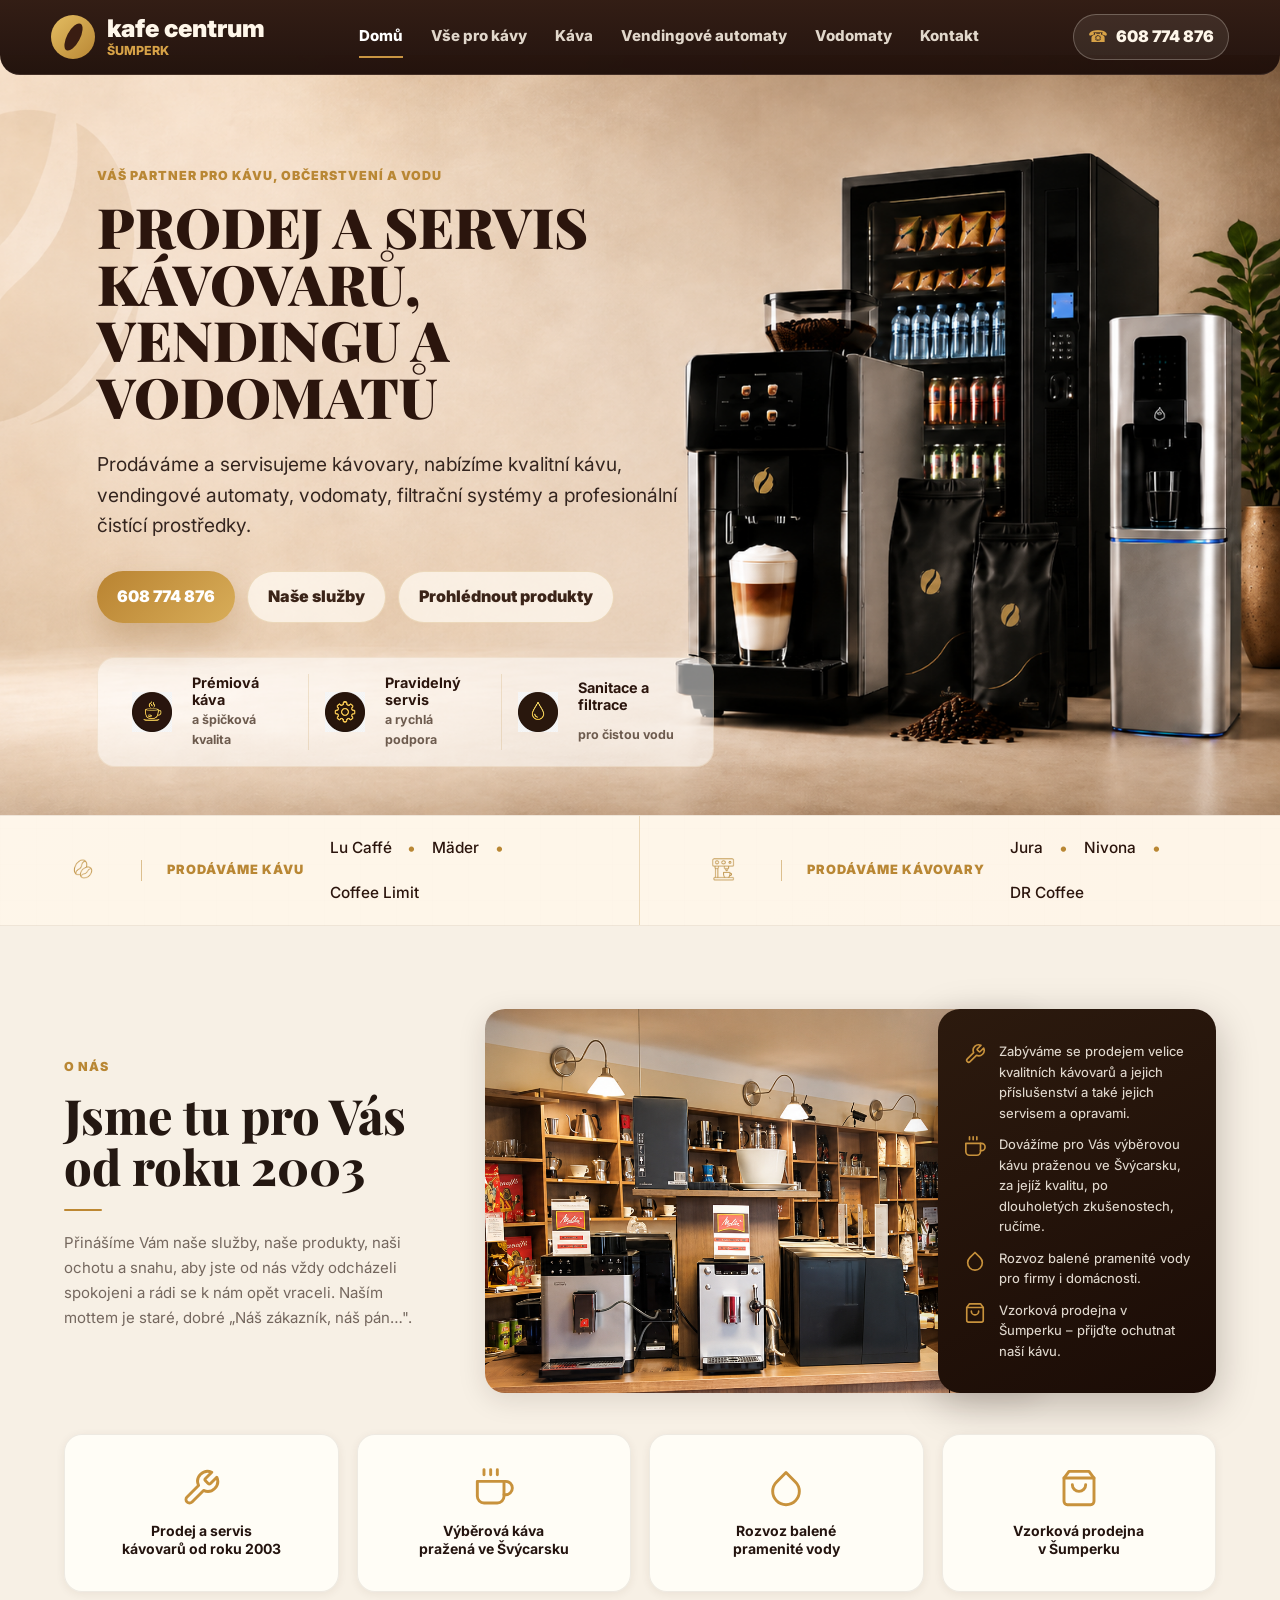
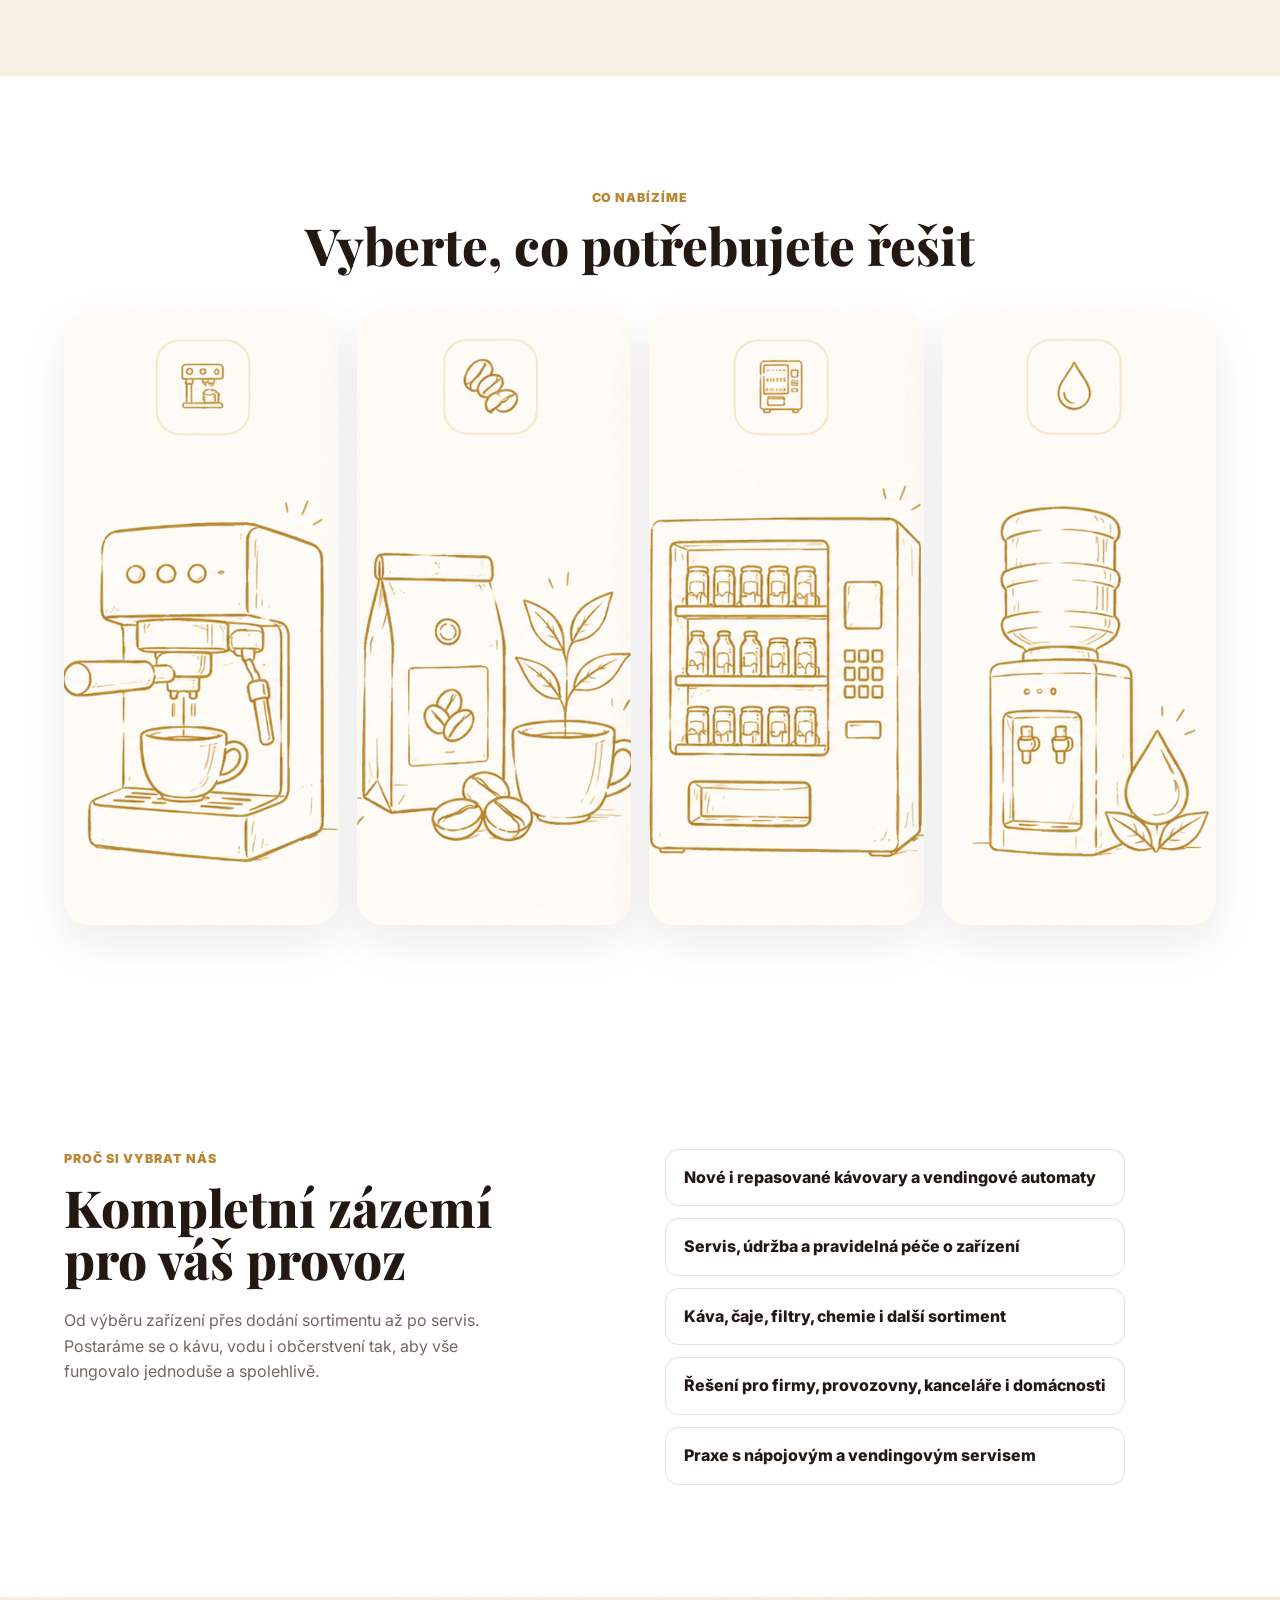
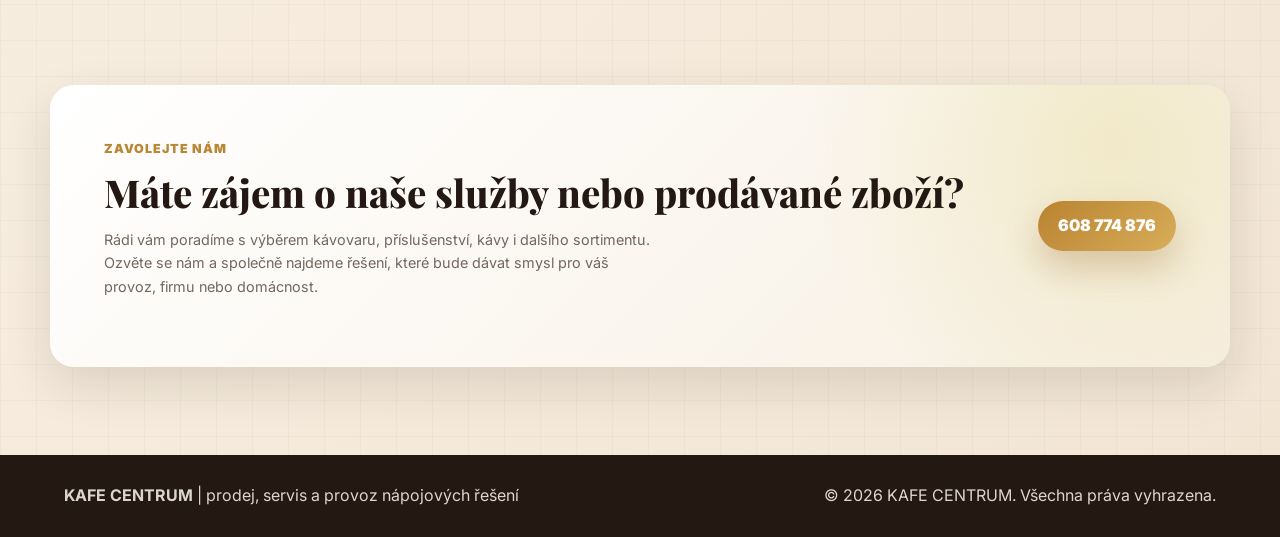
==== commit 2db0969d: "Přidat stránku Káva, redesign vendingových automatů a opravy spacingu - Nová stránka kava.html (hero" ====
--- a/index.html
+++ b/index.html
@@ -14,29 +14,27 @@
       href="https://fonts.googleapis.com/css2?family=Inter:wght@400;500;600;700;800;900&family=Playfair+Display:wght@700;800&display=swap"
       rel="stylesheet"
     />
-    <link rel="stylesheet" href="style.css" />
+    <link rel="stylesheet" href="style.css?v=about-section-v1" />
   </head>
   <body class="kc-site kc-home">
     <header class="kc-header" data-header>
       <a class="kc-brand" href="index.html" aria-label="KAFE CENTRUM domů">
         <span class="kc-brand-mark" aria-hidden="true"><span></span></span>
-        <span class="kc-brand-text"><strong>KAFE CENTRUM</strong><small>Šumperk</small></span>
+        <span class="kc-brand-text"><strong>kafe centrum</strong><small>Šumperk</small></span>
       </a>
       <button class="kc-nav-toggle" type="button" aria-expanded="false" aria-controls="site-nav" data-nav-toggle>
         <span></span><span></span><span></span>
       </button>
       <nav class="kc-nav" id="site-nav" data-nav>
-        <a href="kavovary-a-kava.html">Kávovary</a>
-        <a href="kavovary-a-kava.html#kava">Káva a čaj</a>
-        <a href="vendingove-automaty.html">Vending</a>
+        <a aria-current="page" href="index.html">Domů</a>
+        <a href="kavovary-a-kava.html">Vše pro kávy</a>
+        <a href="kava.html">Káva</a>
+        <a href="vendingove-automaty.html">Vendingové automaty</a>
         <a href="vodomaty.html">Vodomaty</a>
-        <a href="kavovary-a-kava.html#servis">Servis</a>
-        <a href="#sluzby">O nás</a>
         <a href="kontakt.html">Kontakt</a>
       </nav>
       <div class="kc-header-actions">
         <a class="kc-phone" href="tel:+420608774876">608 774 876</a>
-        <a class="kc-header-cta" href="kontakt.html#poptavka">Poptat nabídku</a>
       </div>
     </header>
 
@@ -51,23 +49,23 @@
             čistící prostředky.
           </p>
           <div class="kc-actions">
-            <a class="kc-btn kc-btn-primary" href="kontakt.html#poptavka">Poptat nabídku</a>
+            <a class="kc-btn kc-btn-primary" href="tel:+420608774876">608 774 876</a>
             <a class="kc-btn kc-btn-secondary" href="#sluzby">Naše služby</a>
             <a class="kc-btn kc-btn-light" href="kavovary-a-kava.html">Prohlédnout produkty</a>
           </div>
           <div class="kc-hero-features" aria-label="Hlavní výhody">
             <div>
-              <span aria-hidden="true" class="kc-feature-icon kc-feature-coffee"></span>
+              <img class="kc-feature-icon" src="assets/feature-coffee.jpg" alt="" aria-hidden="true" />
               <strong>Prémiová káva</strong>
               <small>a špičková kvalita</small>
             </div>
             <div>
-              <span aria-hidden="true" class="kc-feature-icon kc-feature-service"></span>
+              <img class="kc-feature-icon" src="assets/feature-service.jpg" alt="" aria-hidden="true" />
               <strong>Pravidelný servis</strong>
               <small>a rychlá podpora</small>
             </div>
             <div>
-              <span aria-hidden="true" class="kc-feature-icon kc-feature-water"></span>
+              <img class="kc-feature-icon" src="assets/feature-water.jpg" alt="" aria-hidden="true" />
               <strong>Sanitace a filtrace</strong>
               <small>pro čistou vodu</small>
             </div>
@@ -75,68 +73,159 @@
         </div>
       </section>
 
-      <section class="kc-trusted" aria-label="Důvěřují nám">
-        <p>Důvěřují nám</p>
-        <div>
-          <span>ŠKODA</span>
-          <span>Česká pošta</span>
-          <span>KB</span>
-          <span>ČSOB</span>
-          <span>Johnson &amp; Johnson</span>
-          <span>Ricoh</span>
-        </div>
-      </section>
-
-      <section class="kc-section" id="sluzby">
+      <section class="kc-brands-bar" aria-label="Prodáváme">
+        <button class="kc-brands-group" type="button" aria-pressed="false" data-brand-button>
+          <img class="kc-brands-icon" src="assets/brand-beans.png" alt="" aria-hidden="true" />
+          <span class="kc-brands-label">Prodáváme kávu</span>
+          <span class="kc-brands-list" aria-label="Lu Caffé, Mäder, Coffee Limit">
+            <span>Lu Caffé</span>
+            <span>Mäder</span>
+            <span>Coffee Limit</span>
+          </span>
+        </button>
+        <button class="kc-brands-group" type="button" aria-pressed="false" data-brand-button>
+          <img class="kc-brands-icon" src="assets/brand-machine.png" alt="" aria-hidden="true" />
+          <span class="kc-brands-label">Prodáváme kávovary</span>
+          <span class="kc-brands-list" aria-label="Jura, Nivona, DR Coffee">
+            <span>Jura</span>
+            <span>Nivona</span>
+            <span>DR Coffee</span>
+          </span>
+        </button>
+      </section>
+
+      <section class="kc-section kc-section-cream kc-about-section" id="onas">
+        <div class="kc-about-layout">
+          <div class="kc-section-heading kc-section-heading-left reveal">
+            <p class="kc-kicker">O nás</p>
+            <h2>Jsme tu pro Vás od roku 2003</h2>
+            <div class="kc-about-divider"></div>
+            <p>
+              Přinášíme Vám naše služby, naše produkty, naši ochotu a snahu,
+              aby jste od nás vždy odcházeli spokojeni a rádi se k nám opět
+              vraceli. Naším mottem je staré, dobré „Náš zákazník, náš pán…".
+            </p>
+          </div>
+          <div class="kc-about-visual reveal">
+            <img class="kc-about-photo" src="assets/prodejna-kafe-centrum.png" alt="Prodejna KAFE CENTRUM v Šumperku – kávovary, káva a doplňky">
+            <div class="kc-about-overlay-card">
+              <div class="kc-about-overlay-item">
+                <svg class="kc-about-icon" viewBox="0 0 24 24" fill="none" stroke="currentColor" stroke-width="1.7" stroke-linecap="round" stroke-linejoin="round" aria-hidden="true">
+                  <path d="M14.7 6.3a1 1 0 0 0 0 1.4l1.6 1.6a1 1 0 0 0 1.4 0l3.77-3.77a6 6 0 0 1-7.94 7.94l-6.91 6.91a2.12 2.12 0 0 1-3-3l6.91-6.91a6 6 0 0 1 7.94-7.94l-3.76 3.76z"/>
+                </svg>
+                <p>Zabýváme se prodejem velice kvalitních kávovarů a jejich příslušenství a také jejich servisem a opravami.</p>
+              </div>
+              <div class="kc-about-overlay-item">
+                <svg class="kc-about-icon" viewBox="0 0 24 24" fill="none" stroke="currentColor" stroke-width="1.7" stroke-linecap="round" stroke-linejoin="round" aria-hidden="true">
+                  <path d="M18 8h1a4 4 0 0 1 0 8h-1"/><path d="M2 8h16v9a4 4 0 0 1-4 4H6a4 4 0 0 1-4-4V8z"/><line x1="6" y1="1" x2="6" y2="4"/><line x1="10" y1="1" x2="10" y2="4"/><line x1="14" y1="1" x2="14" y2="4"/>
+                </svg>
+                <p>Dovážíme pro Vás výběrovou kávu praženou ve Švýcarsku, za jejíž kvalitu, po dlouholetých zkušenostech, ručíme.</p>
+              </div>
+              <div class="kc-about-overlay-item">
+                <svg class="kc-about-icon" viewBox="0 0 24 24" fill="none" stroke="currentColor" stroke-width="1.7" stroke-linecap="round" stroke-linejoin="round" aria-hidden="true">
+                  <path d="M12 2.69l5.66 5.66a8 8 0 1 1-11.31 0z"/>
+                </svg>
+                <p>Rozvoz balené pramenité vody pro firmy i domácnosti.</p>
+              </div>
+              <div class="kc-about-overlay-item">
+                <svg class="kc-about-icon" viewBox="0 0 24 24" fill="none" stroke="currentColor" stroke-width="1.7" stroke-linecap="round" stroke-linejoin="round" aria-hidden="true">
+                  <path d="M6 2L3 6v14a2 2 0 0 0 2 2h14a2 2 0 0 0 2-2V6l-3-4z"/><line x1="3" y1="6" x2="21" y2="6"/><path d="M16 10a4 4 0 0 1-8 0"/>
+                </svg>
+                <p>Vzorková prodejna v Šumperku – přijďte ochutnat naší kávu.</p>
+              </div>
+            </div>
+          </div>
+        </div>
+        <div class="kc-about-points reveal" aria-label="Co děláme">
+          <div class="kc-about-point">
+            <svg class="kc-about-tile-icon" viewBox="0 0 24 24" fill="none" stroke="currentColor" stroke-width="1.7" stroke-linecap="round" stroke-linejoin="round" aria-hidden="true">
+              <path d="M14.7 6.3a1 1 0 0 0 0 1.4l1.6 1.6a1 1 0 0 0 1.4 0l3.77-3.77a6 6 0 0 1-7.94 7.94l-6.91 6.91a2.12 2.12 0 0 1-3-3l6.91-6.91a6 6 0 0 1 7.94-7.94l-3.76 3.76z"/>
+            </svg>
+            <strong>Prodej a servis<br>kávovarů od roku 2003</strong>
+          </div>
+          <div class="kc-about-point">
+            <svg class="kc-about-tile-icon" viewBox="0 0 24 24" fill="none" stroke="currentColor" stroke-width="1.7" stroke-linecap="round" stroke-linejoin="round" aria-hidden="true">
+              <path d="M18 8h1a4 4 0 0 1 0 8h-1"/><path d="M2 8h16v9a4 4 0 0 1-4 4H6a4 4 0 0 1-4-4V8z"/><line x1="6" y1="1" x2="6" y2="4"/><line x1="10" y1="1" x2="10" y2="4"/><line x1="14" y1="1" x2="14" y2="4"/>
+            </svg>
+            <strong>Výběrová káva<br>pražená ve Švýcarsku</strong>
+          </div>
+          <div class="kc-about-point">
+            <svg class="kc-about-tile-icon" viewBox="0 0 24 24" fill="none" stroke="currentColor" stroke-width="1.7" stroke-linecap="round" stroke-linejoin="round" aria-hidden="true">
+              <path d="M12 2.69l5.66 5.66a8 8 0 1 1-11.31 0z"/>
+            </svg>
+            <strong>Rozvoz balené<br>pramenité vody</strong>
+          </div>
+          <div class="kc-about-point">
+            <svg class="kc-about-tile-icon" viewBox="0 0 24 24" fill="none" stroke="currentColor" stroke-width="1.7" stroke-linecap="round" stroke-linejoin="round" aria-hidden="true">
+              <path d="M6 2L3 6v14a2 2 0 0 0 2 2h14a2 2 0 0 0 2-2V6l-3-4z"/><line x1="3" y1="6" x2="21" y2="6"/><path d="M16 10a4 4 0 0 1-8 0"/>
+            </svg>
+            <strong>Vzorková prodejna<br>v Šumperku</strong>
+          </div>
+        </div>
+      </section>
+
+      <section class="kc-section kc-section-services" id="sluzby">
         <div class="kc-section-heading reveal">
           <p class="kc-kicker">Co nabízíme</p>
-          <h2>Jedno servisní zázemí pro kávu, vending i vodu</h2>
-        </div>
-        <div class="kc-card-grid kc-card-grid-three">
-          <article class="kc-service-card reveal">
-            <span>01</span>
-            <h3>Kávovary a káva</h3>
-            <p>
-              Prodej nových i repasovaných kávovarů značek Jura, Nivona a DR Coffee.
-              Nabízíme také servis, údržbu, filtry, čistící prostředky, kávu a čaje.
-            </p>
-            <a href="kavovary-a-kava.html">Zobrazit nabídku</a>
-          </article>
-          <article class="kc-service-card reveal">
-            <span>02</span>
-            <h3>Vendingové automaty</h3>
-            <p>
-              Dodáváme, provozujeme a servisujeme vendingové automaty Bianchi na kávu,
-              nápoje i občerstvení.
-            </p>
-            <a href="vendingove-automaty.html">Řešení pro firmy</a>
-          </article>
-          <article class="kc-service-card reveal">
-            <span>03</span>
-            <h3>Vodomaty</h3>
-            <p>
-              Prodáváme a servisujeme vodomaty, dodáváme přírodní pramenitou vodu
-              Aqua Pro Active a provádíme pravidelnou sanitaci.
-            </p>
-            <a href="vodomaty.html">Pitný režim a servis</a>
-          </article>
-        </div>
-      </section>
-
-      <section class="kc-section kc-section-cream">
-        <div class="kc-section-heading reveal">
-          <p class="kc-kicker">Značky</p>
-          <h2>Pracujeme s ověřenými značkami</h2>
-        </div>
-        <div class="kc-brand-strip reveal" aria-label="Značky">
-          <span>Jura</span>
-          <span>Nivona</span>
-          <span>DR Coffee</span>
-          <span>Bianchi</span>
-          <span>Lu Caffé</span>
-          <span>Mäder</span>
-          <span>Coffee Limit</span>
-          <span>Aqua Pro Active</span>
+          <h2>Vyberte, co potřebujete řešit</h2>
+        </div>
+        <div class="kc-service-showcase reveal" aria-label="Přehled služeb">
+          <article class="kc-service-panel">
+            <img class="kc-service-panel-image" src="assets/service-kavovary.png" alt="Kávovar" />
+            <div class="kc-service-actions" aria-label="Kávovary">
+              <button class="kc-service-action" type="button">
+                <span>Prodej kávovarů</span>
+              </button>
+              <button class="kc-service-action" type="button">
+                <span>Servis kávovarů</span>
+              </button>
+              <button class="kc-service-action" type="button">
+                <span>Filtry a čištění</span>
+              </button>
+            </div>
+          </article>
+          <article class="kc-service-panel">
+            <img class="kc-service-panel-image" src="assets/service-kava-caj.png" alt="Káva a čaj" />
+            <div class="kc-service-actions" aria-label="Káva a čaj">
+              <button class="kc-service-action" type="button">
+                <span>Prodej kávy</span>
+              </button>
+              <button class="kc-service-action" type="button">
+                <span>Prodej čaje</span>
+              </button>
+              <button class="kc-service-action" type="button">
+                <span>Doplňky k přípravě</span>
+              </button>
+            </div>
+          </article>
+          <article class="kc-service-panel">
+            <img class="kc-service-panel-image" src="assets/service-vending.png" alt="Vendingový automat" />
+            <div class="kc-service-actions" aria-label="Vendingové stroje">
+              <button class="kc-service-action" type="button">
+                <span>Prodej automatů</span>
+              </button>
+              <button class="kc-service-action" type="button">
+                <span>Provoz automatů</span>
+              </button>
+              <button class="kc-service-action" type="button">
+                <span>Servis vendingu</span>
+              </button>
+            </div>
+          </article>
+          <article class="kc-service-panel">
+            <img class="kc-service-panel-image" src="assets/service-vodomaty.png" alt="Vodomat" />
+            <div class="kc-service-actions" aria-label="Vodomaty">
+              <button class="kc-service-action" type="button">
+                <span>Prodej vodomatů</span>
+              </button>
+              <button class="kc-service-action" type="button">
+                <span>Servis vodomatů</span>
+              </button>
+              <button class="kc-service-action" type="button">
+                <span>Sanitace a filtrace</span>
+              </button>
+            </div>
+          </article>
         </div>
       </section>
 
@@ -144,29 +233,29 @@
         <div class="kc-split">
           <div class="kc-section-heading kc-section-heading-left reveal">
             <p class="kc-kicker">Proč si vybrat nás</p>
-            <h2>Praktické řešení pro každodenní provoz</h2>
+            <h2>Kompletní zázemí pro váš provoz</h2>
             <p>
-              Pomáháme zákazníkům vybrat zařízení, pravidelně ho udržovat a doplňovat
-              sortiment tak, aby káva, voda i občerstvení fungovaly bez zbytečných starostí.
+              Od výběru zařízení přes dodání sortimentu až po servis. Postaráme se
+              o kávu, vodu i občerstvení tak, aby vše fungovalo jednoduše a spolehlivě.
             </p>
           </div>
           <div class="kc-benefit-list reveal">
-            <span>Nové i repasované stroje</span>
-            <span>Vlastní servis a pravidelná údržba</span>
-            <span>Dodávka kávy, čajů, filtrů a čistící chemie</span>
+            <span>Nové i repasované kávovary a vendingové automaty</span>
+            <span>Servis, údržba a pravidelná péče o zařízení</span>
+            <span>Káva, čaje, filtry, chemie i další sortiment</span>
             <span>Řešení pro firmy, provozovny, kanceláře i domácnosti</span>
-            <span>Zkušenosti s provozem vendingových automatů na více lokalitách</span>
+            <span>Praxe s nápojovým a vendingovým servisem</span>
           </div>
         </div>
       </section>
 
       <section class="kc-cta reveal">
         <div>
-          <p class="kc-kicker">Nezávazná poptávka</p>
-          <h2>Potřebujete kávovar, vending nebo vodomat?</h2>
-          <p>Navrhneme vám řešení podle prostoru, počtu lidí, provozu a rozpočtu.</p>
-        </div>
-        <a class="kc-btn kc-btn-primary" href="kontakt.html#poptavka">Nezávazná poptávka</a>
+          <p class="kc-kicker">Zavolejte nám</p>
+          <h2>Máte zájem o naše služby nebo prodávané zboží?</h2>
+          <p>Rádi vám poradíme s výběrem kávovaru, příslušenství, kávy i dalšího sortimentu. Ozvěte se nám a společně najdeme řešení, které bude dávat smysl pro váš provoz, firmu nebo domácnost.</p>
+        </div>
+        <a class="kc-btn kc-btn-primary" href="tel:+420608774876">608 774 876</a>
       </section>
     </main>
 
@@ -174,6 +263,6 @@
       <p><strong>KAFE CENTRUM</strong> | prodej, servis a provoz nápojových řešení</p>
       <p>© <span data-year></span> KAFE CENTRUM. Všechna práva vyhrazena.</p>
     </footer>
-    <script src="script.js"></script>
+    <script src="script.js?v=service-image-cards"></script>
   </body>
 </html>
--- a/style.css
+++ b/style.css
@@ -2147,15 +2147,15 @@
   gap: 24px;
   align-items: center;
   padding: 14px clamp(18px, 4vw, 56px);
-  border-bottom: 1px solid rgba(255, 255, 255, 0.45);
-  background: rgba(255, 250, 242, 0.9);
-  backdrop-filter: blur(18px);
+  border-bottom: 1px solid rgba(255, 255, 255, 0.08);
+  border-radius: 0 0 20px 20px;
+  background: linear-gradient(180deg, rgba(47, 25, 16, 0.98), rgba(31, 15, 10, 0.98));
   transition: box-shadow 0.2s ease, background 0.2s ease;
 }
 
 .kc-header.is-scrolled {
-  background: rgba(255, 250, 242, 0.98);
-  box-shadow: 0 12px 30px rgba(36, 24, 18, 0.1);
+  background: rgba(31, 15, 10, 0.98);
+  box-shadow: 0 14px 32px rgba(31, 15, 10, 0.22);
 }
 
 .kc-brand {
@@ -2172,15 +2172,15 @@
   width: 44px;
   height: 44px;
   border-radius: 50%;
-  background: #ddd175;
-  box-shadow: inset 0 0 0 6px rgba(36, 24, 18, 0.12);
+  background: linear-gradient(135deg, #e3bd62, #b98734);
+  box-shadow: none;
 }
 
 .kc-brand-mark span {
   width: 13px;
   height: 30px;
   border-radius: 50%;
-  background: var(--kc-brown);
+  background: #3a1d12;
   transform: rotate(28deg);
 }
 
@@ -2191,15 +2191,16 @@
 }
 
 .kc-brand-text strong {
-  color: var(--kc-brown-dark);
-  font-size: 1rem;
+  color: #fff7ea;
+  font-size: clamp(1.05rem, 1.9vw, 1.8rem);
   font-weight: 900;
   letter-spacing: 0;
+  text-transform: lowercase;
 }
 
 .kc-brand-text small {
   margin-top: 4px;
-  color: var(--kc-brown);
+  color: #d7a247;
   font-size: 0.78rem;
   font-weight: 800;
   text-transform: uppercase;
@@ -2209,7 +2210,7 @@
   display: flex;
   justify-content: center;
   gap: clamp(14px, 2.2vw, 28px);
-  color: var(--kc-muted);
+  color: rgba(255, 247, 234, 0.86);
   font-size: 0.94rem;
   font-weight: 800;
 }
@@ -2221,8 +2222,8 @@
 
 .kc-nav a:hover,
 .kc-nav a[aria-current="page"] {
-  color: var(--kc-brown-dark);
-  border-color: var(--kc-brown);
+  color: #ffffff;
+  border-color: #c99542;
 }
 
 .kc-header-cta,
@@ -2241,7 +2242,8 @@
 }
 
 .kc-header-cta,
-.kc-btn-primary {
+.kc-btn-primary,
+.kc-btn.kc-btn-primary {
   color: #ffffff;
   background: linear-gradient(135deg, var(--kc-brown), var(--kc-brown-dark));
   box-shadow: 0 14px 28px rgba(77, 52, 39, 0.22);
@@ -2269,16 +2271,16 @@
   width: 44px;
   height: 44px;
   padding: 10px;
-  border: 1px solid var(--kc-line);
+  border: 1px solid rgba(255, 247, 234, 0.2);
   border-radius: 12px;
-  background: #ffffff;
+  background: rgba(255, 247, 234, 0.08);
 }
 
 .kc-nav-toggle span {
   display: block;
   height: 2px;
   margin: 5px 0;
-  background: var(--kc-brown-dark);
+  background: rgba(255, 247, 234, 0.9);
 }
 
 .kc-hero,
@@ -2295,7 +2297,8 @@
   gap: clamp(36px, 6vw, 90px);
   align-items: center;
   min-height: calc(100vh - 74px);
-  padding-top: clamp(68px, 9vw, 128px);
+  margin-top: -20px;
+  padding-top: calc(clamp(68px, 9vw, 128px) + 20px);
   padding-bottom: clamp(68px, 9vw, 128px);
 }
 
@@ -2304,7 +2307,8 @@
   grid-template-columns: minmax(0, 0.95fr) minmax(300px, 0.62fr);
   gap: clamp(34px, 6vw, 86px);
   align-items: center;
-  padding-top: clamp(64px, 9vw, 118px);
+  margin-top: -20px;
+  padding-top: calc(clamp(64px, 9vw, 118px) + 20px);
   padding-bottom: clamp(64px, 9vw, 118px);
 }
 
@@ -2448,9 +2452,24 @@
   text-align: left;
 }
 
-.kc-section-heading h2,
+.kc-section-heading h2 {
+  font-size: clamp(2.15rem, 4vw, 4rem);
+}
+
+.kc-split .kc-section-heading p:not(.kc-kicker) {
+  margin-top: 22px;
+}
+
 .kc-cta h2 {
-  font-size: clamp(2.15rem, 4vw, 4rem);
+  font-size: clamp(1.8rem, 3vw, 3rem);
+  line-height: 1.12;
+}
+
+.kc-cta p:not(.kc-kicker) {
+  margin-top: 14px;
+  font-size: clamp(0.9rem, 1.1vw, 1rem);
+  line-height: 1.65;
+  max-width: 560px;
 }
 
 .kc-section-heading p:not(.kc-kicker),
@@ -2465,6 +2484,8 @@
 .kc-card-grid,
 .kc-split,
 .kc-brand-strip,
+.kc-about-layout,
+.kc-about-points,
 .kc-benefit-list,
 .kc-chip-grid,
 .kc-location-grid,
@@ -2566,6 +2587,155 @@
   text-align: center;
 }
 
+/* ── About section ──────────────────────────────────────────────────── */
+
+/* Contained within ~1240 px for a more balanced, premium feel */
+.kc-about-section .kc-about-layout,
+.kc-about-section .kc-about-points {
+  max-width: 1240px;
+}
+
+/* Section: airy vertical padding, soft warm cream */
+.kc-about-section {
+  padding-top: clamp(64px, 6.5vw, 96px);
+  padding-bottom: clamp(64px, 6.5vw, 96px);
+  background: #f7f0e5;
+}
+
+/* Two-column: text (1fr) | visual (2fr) — wider right so photo dominates */
+.kc-about-layout {
+  display: grid;
+  grid-template-columns: minmax(0, 1fr) minmax(0, 2fr);
+  gap: clamp(40px, 4.5vw, 56px);
+  align-items: center;
+}
+
+/* Balanced serif heading — elegant, not oversized */
+.kc-about-section .kc-section-heading h2 {
+  font-size: clamp(2.4rem, 3.8vw, 3.8rem);
+  line-height: 1.05;
+  margin-bottom: 0;
+}
+
+/* Subdued paragraph — decenter so heading stays focal */
+.kc-about-section .kc-section-heading p:not(.kc-kicker) {
+  max-width: 460px;
+  color: #74675e;
+  font-size: clamp(0.9375rem, 1.1vw, 1.05rem);
+  line-height: 1.65;
+  margin-top: 0;
+}
+
+/* Short gold rule */
+.kc-about-divider {
+  width: 38px;
+  height: 2px;
+  margin: 18px 0 20px;
+  border-radius: 2px;
+  background: #bd8732;
+  display: block;
+}
+
+/* Visual wrapper: wide + moderately tall for a horizontal photo feel */
+.kc-about-visual {
+  position: relative;
+  height: clamp(360px, 30vw, 420px);
+}
+
+/* Photo: wide horizontal card — leaves right ~27 % for the dark card */
+.kc-about-photo {
+  position: absolute;
+  left: 0;
+  top: 0;
+  width: 76%;
+  height: 100%;
+  border-radius: 20px;
+  object-fit: cover;
+  object-position: 40% 46%;
+  display: block;
+  box-shadow: 0 6px 28px rgba(36, 20, 15, 0.13);
+}
+
+/* Dark card: sits right, clearly overlapping photo edge */
+.kc-about-overlay-card {
+  position: absolute;
+  right: 0;
+  top: 0;
+  height: 100%;
+  width: 38%;
+  border-radius: 22px;
+  background: linear-gradient(155deg, #2c1a0e 0%, #1b0c06 100%);
+  padding: clamp(24px, 2.6vw, 32px) clamp(20px, 2vw, 26px);
+  display: flex;
+  flex-direction: column;
+  justify-content: space-between;
+  box-shadow: 0 12px 40px rgba(28, 12, 4, 0.26);
+}
+
+.kc-about-overlay-item {
+  display: flex;
+  gap: 13px;
+  align-items: flex-start;
+}
+
+/* Linear gold icons in overlay card */
+.kc-about-icon {
+  flex-shrink: 0;
+  width: 22px;
+  height: 22px;
+  margin-top: 2px;
+  color: #c8923c;
+  stroke-width: 1.8;
+}
+
+/* Light, readable text — not too bold */
+.kc-about-overlay-item p {
+  margin: 0;
+  color: rgba(255, 248, 238, 0.86);
+  font-size: clamp(0.8125rem, 0.95vw, 0.875rem);
+  line-height: 1.58;
+  font-weight: 450;
+}
+
+/* Bottom four benefit tiles */
+.kc-about-points {
+  display: grid;
+  grid-template-columns: repeat(4, minmax(0, 1fr));
+  gap: 18px;
+  margin-top: clamp(36px, 3.2vw, 48px);
+}
+
+.kc-about-point {
+  display: flex;
+  flex-direction: column;
+  align-items: center;
+  justify-content: center;
+  text-align: center;
+  gap: 14px;
+  min-height: 158px;
+  padding: 28px 20px;
+  border: 1px solid rgba(70, 45, 30, 0.09);
+  border-radius: 18px;
+  background: rgba(255, 253, 247, 0.96);
+  box-shadow: 0 2px 10px rgba(70, 45, 30, 0.07);
+}
+
+/* Larger gold icons sitting above text */
+.kc-about-tile-icon {
+  flex-shrink: 0;
+  width: 40px;
+  height: 40px;
+  color: #c8923c;
+  stroke-width: 1.75;
+}
+
+.kc-about-point strong {
+  color: #24140f;
+  font-size: clamp(0.875rem, 1vw, 0.9375rem);
+  font-weight: 700;
+  line-height: 1.3;
+}
+
 .kc-split {
   display: grid;
   grid-template-columns: minmax(0, 0.82fr) minmax(0, 1.18fr);
@@ -2696,6 +2866,363 @@
   margin-bottom: 20px;
 }
 
+/* ── Coffee subpage ─────────────────────────────────────────────── */
+
+.kc-page-hero-coffee {
+  background:
+    radial-gradient(circle at 88% 14%, rgba(189, 135, 50, 0.16), transparent 32%),
+    radial-gradient(circle at 10% 80%, rgba(189, 135, 50, 0.07), transparent 28%),
+    linear-gradient(135deg, #fdf8f2, #f7f0e5);
+}
+
+.kc-hero-illustration {
+  display: flex;
+  align-items: center;
+  justify-content: center;
+  min-height: 300px;
+}
+
+.kc-hero-illustration svg {
+  width: min(100%, 340px);
+  filter: drop-shadow(0 8px 28px rgba(189, 135, 50, 0.14));
+}
+
+.kc-feature-icon-wrap {
+  display: flex;
+  align-items: center;
+  justify-content: center;
+  width: 52px;
+  height: 52px;
+  margin-bottom: 18px;
+  border-radius: 14px;
+  background: var(--kc-cream);
+  color: #bd8732;
+}
+
+.kc-feature-card {
+  padding: 32px 28px;
+}
+
+.kc-card-grid-two {
+  grid-template-columns: repeat(2, minmax(0, 1fr));
+}
+
+.kc-card-list {
+  margin: 16px 0 0;
+  padding: 0;
+  list-style: none;
+  display: grid;
+  gap: 10px;
+}
+
+.kc-card-list li {
+  display: flex;
+  align-items: flex-start;
+  gap: 10px;
+  color: var(--kc-muted);
+  font-size: 0.9375rem;
+  line-height: 1.5;
+}
+
+.kc-card-list li::before {
+  content: '';
+  display: block;
+  flex-shrink: 0;
+  width: 6px;
+  height: 6px;
+  margin-top: 7px;
+  border-radius: 50%;
+  background: #bd8732;
+}
+
+.kc-servis-cta {
+  display: inline-flex;
+  margin-top: 28px;
+}
+
+.kc-cta-actions {
+  display: flex;
+  flex-direction: column;
+  gap: 10px;
+  flex-shrink: 0;
+}
+
+.kc-contact-btns {
+  display: flex;
+  gap: 12px;
+  margin-top: 24px;
+  flex-wrap: wrap;
+}
+
+/* Hero copy column on coffee subpage */
+.kc-coffee-hero-copy {
+  width: min(100%, 650px);
+}
+
+.kc-coffee .kc-hero h1 {
+  max-width: 720px;
+  font-size: clamp(2.7rem, 4.3vw, 4.6rem);
+  line-height: 1.04;
+}
+
+/* Dark espresso section */
+.kc-section-espresso {
+  background: linear-gradient(160deg, #1d0e05 0%, #0e0702 100%);
+}
+
+.kc-section-espresso .kc-kicker {
+  color: #bd8732;
+}
+
+.kc-section-espresso .kc-section-heading h2 {
+  color: #fff8ee;
+}
+
+.kc-section-espresso .kc-section-heading p:not(.kc-kicker) {
+  color: rgba(255, 248, 238, 0.65);
+}
+
+/* 5-column quick nav */
+.kc-card-grid-five {
+  grid-template-columns: repeat(5, minmax(0, 1fr));
+}
+
+/* Coffee brand dark cards */
+.kc-coffee-brand-card {
+  position: relative;
+  overflow: hidden;
+  border-radius: var(--kc-radius);
+  background: linear-gradient(145deg, #2a1709, #170c04);
+  padding: clamp(28px, 3.5vw, 44px);
+  box-shadow: 0 20px 56px rgba(24, 10, 2, 0.38);
+  transition: transform 0.22s ease, box-shadow 0.22s ease;
+}
+
+.kc-coffee-brand-card:hover {
+  transform: translateY(-3px);
+  box-shadow: 0 28px 64px rgba(24, 10, 2, 0.48);
+}
+
+.kc-coffee-brand-card::before {
+  content: '';
+  position: absolute;
+  top: -50px;
+  right: -50px;
+  width: 180px;
+  height: 180px;
+  border-radius: 50%;
+  background: rgba(189, 135, 50, 0.07);
+  pointer-events: none;
+}
+
+.kc-coffee-brand-card .kc-brand-marker {
+  display: block;
+  width: 28px;
+  height: 2px;
+  margin-bottom: 20px;
+  border-radius: 2px;
+  background: #bd8732;
+}
+
+.kc-coffee-brand-card h3 {
+  margin: 0 0 14px;
+  color: #e8c97a;
+  font-family: "Playfair Display", Georgia, serif;
+  font-size: clamp(1.5rem, 2.2vw, 2rem);
+  line-height: 1.1;
+}
+
+.kc-coffee-brand-card p {
+  margin: 0;
+  color: rgba(255, 248, 238, 0.74);
+  font-size: clamp(0.875rem, 1.05vw, 0.9375rem);
+  line-height: 1.65;
+}
+
+.kc-coffee-brand-note {
+  max-width: 620px;
+  margin: clamp(36px, 3.5vw, 48px) auto 0;
+  text-align: center;
+  color: rgba(255, 248, 238, 0.5);
+  font-size: 0.9375rem;
+  line-height: 1.65;
+}
+
+/* Machine brand showcase */
+.kc-machine-brand-grid {
+  display: grid;
+  grid-template-columns: repeat(3, minmax(0, 1fr));
+  gap: 18px;
+  margin-top: clamp(28px, 3vw, 36px);
+}
+
+.kc-machine-brand-card {
+  padding: clamp(24px, 3vw, 36px);
+  border-radius: var(--kc-radius);
+  background: #ffffff;
+  border: 1px solid var(--kc-line);
+  border-top: 3px solid #bd8732;
+  box-shadow: 0 8px 24px rgba(36, 24, 18, 0.07);
+  transition: box-shadow 0.22s ease, transform 0.22s ease;
+}
+
+.kc-machine-brand-card:hover {
+  box-shadow: 0 14px 36px rgba(36, 24, 18, 0.13);
+  transform: translateY(-2px);
+}
+
+.kc-machine-brand-card h3 {
+  margin: 0 0 10px;
+  color: var(--kc-brown-dark);
+  font-family: "Playfair Display", Georgia, serif;
+  font-size: clamp(1.3rem, 1.8vw, 1.7rem);
+  line-height: 1.12;
+}
+
+.kc-machine-brand-card p {
+  margin: 0;
+  color: var(--kc-muted);
+  font-size: 0.9375rem;
+  line-height: 1.6;
+}
+
+/* Subsection heading (separator within a section) */
+.kc-subsection-heading {
+  margin-top: clamp(52px, 5vw, 72px);
+  padding-top: clamp(40px, 4vw, 54px);
+  border-top: 1px solid var(--kc-line);
+  text-align: center;
+}
+
+.kc-subsection-heading h3 {
+  margin: 8px 0 0;
+  color: var(--kc-brown-dark);
+  font-family: "Playfair Display", Georgia, serif;
+  font-size: clamp(1.6rem, 2.8vw, 2.6rem);
+  line-height: 1.1;
+}
+
+/* Intro text in machine cards */
+.kc-machine-card-intro {
+  margin: 0 0 18px;
+  color: var(--kc-muted);
+  font-size: 0.9375rem;
+  line-height: 1.6;
+}
+
+/* Hero visual composition */
+.kc-coffee-hero-visual {
+  position: relative;
+  min-height: 460px;
+  border-radius: 24px;
+  overflow: hidden;
+  background: linear-gradient(135deg, var(--kc-cream), #ede0cc);
+}
+
+.kc-hero-img-primary {
+  position: absolute;
+  top: 0;
+  left: 0;
+  width: 74%;
+  height: 90%;
+  border-radius: 20px;
+  overflow: hidden;
+}
+
+.kc-hero-img-primary img {
+  display: block;
+  width: 100%;
+  height: 100%;
+  object-fit: cover;
+  border-radius: 20px;
+}
+
+.kc-hero-img-secondary {
+  position: absolute;
+  right: 0;
+  bottom: 0;
+  width: 54%;
+  padding: 5px;
+  border-radius: 18px;
+  background: #ffffff;
+  box-shadow: 0 12px 32px rgba(36, 24, 18, 0.14);
+}
+
+.kc-hero-img-secondary img {
+  display: block;
+  width: 100%;
+  height: auto;
+  border-radius: 13px;
+  object-fit: cover;
+}
+
+/* 5-card asymmetric grid (3 narrow + 2 wide) */
+.kc-card-grid-5-asym {
+  display: grid;
+  grid-template-columns: repeat(6, minmax(0, 1fr));
+  gap: 18px;
+  max-width: var(--max-width);
+  margin: 0 auto;
+}
+
+.kc-card-grid-5-asym > :nth-child(-n+3) {
+  grid-column: span 2;
+}
+
+.kc-card-grid-5-asym > :nth-child(n+4) {
+  grid-column: span 3;
+}
+
+/* Kávovary section: text left / stacked cards right */
+.kc-kavovary-layout {
+  display: grid;
+  grid-template-columns: minmax(0, 0.9fr) minmax(0, 1.1fr);
+  gap: clamp(32px, 5vw, 64px);
+  align-items: start;
+  max-width: var(--max-width);
+  margin: 0 auto;
+}
+
+.kc-kavovary-cards {
+  display: grid;
+  gap: 18px;
+}
+
+/* Service chips */
+.kc-service-chip-grid {
+  display: grid;
+  grid-template-columns: repeat(2, minmax(0, 1fr));
+  gap: 12px;
+  align-content: start;
+}
+
+.kc-service-chip {
+  display: flex;
+  align-items: center;
+  gap: 12px;
+  padding: 14px 16px;
+  border: 1px solid var(--kc-line);
+  border-radius: 14px;
+  background: #ffffff;
+  color: var(--kc-brown-dark);
+  font-size: 0.9375rem;
+  font-weight: 800;
+}
+
+.kc-service-chip-icon {
+  display: flex;
+  align-items: center;
+  justify-content: center;
+  flex-shrink: 0;
+  width: 36px;
+  height: 36px;
+  border-radius: 10px;
+  background: var(--kc-cream);
+  color: #bd8732;
+}
+
+/* ── /Coffee subpage ─────────────────────────────────────────────── */
+
 .kc-cta {
   display: grid;
   grid-template-columns: minmax(0, 1fr) auto;
@@ -2738,8 +3265,58 @@
 }
 
 .kc-contact-info,
+.kc-call-card,
 .kc-form {
   padding: clamp(24px, 4vw, 38px);
+}
+
+.kc-call-card {
+  display: grid;
+  gap: 16px;
+  min-height: 100%;
+  align-content: center;
+  border-radius: 24px;
+  color: #ffffff;
+  background:
+    radial-gradient(circle at 90% 12%, rgba(221, 209, 117, 0.22), transparent 30%),
+    linear-gradient(135deg, var(--kc-brown), var(--kc-brown-dark));
+  box-shadow: var(--kc-shadow);
+}
+
+.kc-call-card .kc-kicker,
+.kc-call-card p {
+  color: rgba(255, 250, 242, 0.82);
+}
+
+.kc-call-card h2 {
+  margin: 0;
+  color: #ffffff;
+  font-family: "Playfair Display", Georgia, serif;
+  font-size: clamp(2.1rem, 4vw, 4rem);
+  line-height: 0.95;
+}
+
+.kc-call-card p {
+  max-width: 520px;
+  margin: 0;
+}
+
+.kc-call-number {
+  width: fit-content;
+  color: #ffffff;
+  font-size: clamp(2rem, 5vw, 4.8rem);
+  font-weight: 900;
+  line-height: 1;
+  letter-spacing: 0;
+}
+
+.kc-call-mail {
+  width: fit-content;
+  color: #ffffff;
+  font-weight: 900;
+  text-decoration: underline;
+  text-decoration-color: rgba(255, 250, 242, 0.45);
+  text-underline-offset: 5px;
 }
 
 .kc-info-list {
@@ -2828,52 +3405,6 @@
   letter-spacing: 0.08em;
 }
 
-.kc-home .kc-header {
-  border-bottom: 1px solid rgba(255, 255, 255, 0.08);
-  background: linear-gradient(180deg, rgba(47, 25, 16, 0.98), rgba(31, 15, 10, 0.98));
-}
-
-.kc-home .kc-header.is-scrolled {
-  background: rgba(31, 15, 10, 0.98);
-  box-shadow: 0 14px 32px rgba(31, 15, 10, 0.22);
-}
-
-.kc-home .kc-brand-mark {
-  background: linear-gradient(135deg, #e3bd62, #b98734);
-  box-shadow: none;
-}
-
-.kc-home .kc-brand-mark span {
-  background: #3a1d12;
-}
-
-.kc-home .kc-brand-text strong {
-  color: #fff7ea;
-  font-size: clamp(1.05rem, 1.9vw, 1.8rem);
-  text-transform: lowercase;
-}
-
-.kc-home .kc-brand-text small {
-  color: #d7a247;
-}
-
-.kc-home .kc-nav {
-  color: rgba(255, 247, 234, 0.86);
-}
-
-.kc-home .kc-nav a:nth-child(-n + 4)::after {
-  margin-left: 8px;
-  content: "⌄";
-  color: rgba(255, 247, 234, 0.76);
-  font-size: 0.92em;
-}
-
-.kc-home .kc-nav a:hover,
-.kc-home .kc-nav a[aria-current="page"] {
-  color: #ffffff;
-  border-color: #c99542;
-}
-
 .kc-header-actions {
   display: inline-flex;
   gap: 18px;
@@ -2881,13 +3412,20 @@
   justify-self: end;
 }
 
-.kc-phone {
+.kc-site .kc-phone {
+  display: inline-flex;
+  align-items: center;
+  min-height: 42px;
+  padding: 9px 14px;
+  border: 1px solid rgba(255, 247, 234, 0.26);
+  border-radius: 999px;
   color: #fff7ea;
+  background: rgba(255, 247, 234, 0.08);
   font-weight: 900;
   white-space: nowrap;
 }
 
-.kc-phone::before {
+.kc-site .kc-phone::before {
   margin-right: 8px;
   content: "☎";
   color: #d7a247;
@@ -2907,24 +3445,16 @@
   min-height: min(760px, calc(100vh - 78px));
   padding-top: clamp(46px, 5vw, 72px);
   padding-bottom: 0;
-  background:
-    linear-gradient(90deg, rgba(255, 248, 235, 0.98) 0 38%, rgba(255, 248, 235, 0.62) 52%, rgba(255, 248, 235, 0) 72%),
-    url("assets/home-hero-background.png") center right / cover no-repeat;
+  background: url("assets/home-hero-background.png") center right / cover no-repeat;
   overflow: hidden;
 }
 
 .kc-home .kc-hero::before {
-  position: absolute;
-  left: -58px;
-  top: 82px;
-  width: 180px;
-  height: 180px;
-  border-radius: 50%;
-  content: "";
-  background:
-    radial-gradient(ellipse at 55% 50%, transparent 0 36%, rgba(177, 124, 54, 0.16) 37% 48%, transparent 49%),
-    rgba(177, 124, 54, 0.08);
-  transform: rotate(28deg);
+  display: none;
+}
+
+.kc-home .kc-hero::after {
+  display: none;
 }
 
 .kc-home .kc-hero-copy {
@@ -2943,6 +3473,7 @@
   color: #2b150d;
   font-size: clamp(3rem, 4.35vw, 4.85rem);
   line-height: 1.02;
+  text-shadow: none;
 }
 
 .kc-home .kc-lead {
@@ -2966,9 +3497,9 @@
   padding: 16px 18px;
   border: 1px solid rgba(185, 131, 49, 0.12);
   border-radius: 18px;
-  background: rgba(255, 255, 255, 0.76);
-  box-shadow: 0 18px 44px rgba(49, 29, 19, 0.08);
-  backdrop-filter: blur(12px);
+  background: rgba(255, 255, 255, 0.52);
+  box-shadow: none;
+  backdrop-filter: none;
 }
 
 .kc-hero-features div {
@@ -2986,48 +3517,10 @@
 
 .kc-feature-icon {
   grid-row: span 2;
-  display: grid;
-  width: 46px;
-  height: 46px;
-  place-items: center;
-  border-radius: 50%;
-  color: #d8ad59;
-  background: #2b150d;
-}
-
-.kc-feature-icon::before,
-.kc-feature-icon::after {
-  content: "";
-}
-
-.kc-feature-coffee::before {
-  width: 20px;
-  height: 13px;
-  border: 2px solid #d8ad59;
-  border-radius: 0 0 9px 9px;
-}
-
-.kc-feature-coffee::after {
-  width: 18px;
-  height: 7px;
-  border-top: 2px solid #d8ad59;
-  transform: translateY(-15px);
-}
-
-.kc-feature-service::before {
-  width: 21px;
-  height: 21px;
-  border: 3px solid #d8ad59;
-  border-radius: 50%;
-  box-shadow: 0 -11px 0 -7px #d8ad59, 0 11px 0 -7px #d8ad59, 11px 0 0 -7px #d8ad59, -11px 0 0 -7px #d8ad59;
-}
-
-.kc-feature-water::before {
-  width: 18px;
-  height: 24px;
-  border-radius: 50% 50% 55% 55%;
-  background: #d8ad59;
-  transform: rotate(45deg);
+  width: 40px;
+  height: 40px;
+  object-fit: contain;
+  display: block;
 }
 
 .kc-hero-features strong,
@@ -3206,25 +3699,466 @@
   text-align: center;
 }
 
+.kc-brands-bar {
+  display: grid;
+  grid-template-columns: repeat(2, minmax(0, 1fr));
+  gap: 0;
+  padding: 0;
+  border-top: 1px solid rgba(86, 54, 32, 0.09);
+  border-bottom: 1px solid rgba(86, 54, 32, 0.09);
+  background: rgba(255, 247, 234, 0.82);
+}
+
+.kc-brands-group {
+  display: flex;
+  align-items: center;
+  justify-content: center;
+  gap: clamp(16px, 2vw, 26px);
+  min-width: 0;
+  min-height: 96px;
+  padding: 20px clamp(18px, 4vw, 54px);
+  border: 0;
+  border-right: 1px solid rgba(185, 135, 52, 0.26);
+  color: inherit;
+  background: transparent;
+  cursor: pointer;
+  text-align: left;
+  transition: background 0.2s ease, color 0.2s ease, box-shadow 0.2s ease, transform 0.16s ease;
+}
+
+.kc-brands-group:last-child {
+  border-right: 0;
+}
+
+.kc-brands-group:hover,
+.kc-brands-group:focus-visible {
+  background: rgba(255, 255, 255, 0.54);
+  box-shadow: inset 0 -3px 0 rgba(185, 135, 52, 0.42);
+}
+
+.kc-brands-group:active {
+  transform: translateY(1px);
+  background: rgba(43, 21, 13, 0.14);
+}
+
+.kc-brands-group.is-active,
+.kc-brands-group[aria-pressed="true"] {
+  color: #fff7ea;
+  background: linear-gradient(135deg, rgba(77, 52, 39, 0.96), rgba(43, 21, 13, 0.94));
+  box-shadow: inset 0 -3px 0 rgba(216, 173, 89, 0.78);
+}
+
+.kc-brands-icon {
+  width: 64px;
+  height: 64px;
+  object-fit: contain;
+  color: #b98734;
+  flex-shrink: 0;
+}
+
+.kc-brands-label {
+  margin: 0;
+  padding-left: clamp(16px, 2vw, 26px);
+  border-left: 1px solid rgba(185, 135, 52, 0.5);
+  color: #b98734;
+  font-weight: 900;
+  letter-spacing: 0.07em;
+  text-transform: uppercase;
+  font-size: clamp(0.78rem, 1vw, 0.95rem);
+  white-space: nowrap;
+}
+
+.kc-brands-list {
+  margin: 0;
+  padding: 0;
+  display: flex;
+  flex-wrap: wrap;
+  align-items: center;
+  gap: clamp(12px, 1.6vw, 22px);
+}
+
+.kc-brands-list span {
+  color: #2b150d;
+  font-size: clamp(0.92rem, 1.2vw, 1.05rem);
+  font-weight: 500;
+  position: relative;
+  padding-right: clamp(12px, 1.6vw, 22px);
+}
+
+.kc-brands-list span::after {
+  content: "•";
+  position: absolute;
+  right: 0;
+  top: 50%;
+  transform: translate(50%, -50%);
+  color: #b98734;
+  font-size: 1.1em;
+  line-height: 1;
+}
+
+.kc-brands-list span:last-child {
+  padding-right: 0;
+}
+
+.kc-brands-list span:last-child::after {
+  content: none;
+}
+
+.kc-brands-group.is-active .kc-brands-icon,
+.kc-brands-group[aria-pressed="true"] .kc-brands-icon {
+  filter: brightness(0) invert(1);
+  opacity: 0.78;
+}
+
+.kc-brands-group.is-active .kc-brands-label,
+.kc-brands-group[aria-pressed="true"] .kc-brands-label,
+.kc-brands-group.is-active .kc-brands-list span,
+.kc-brands-group[aria-pressed="true"] .kc-brands-list span {
+  color: #fff7ea;
+}
+
+.kc-brands-group.is-active .kc-brands-label,
+.kc-brands-group[aria-pressed="true"] .kc-brands-label {
+  border-left-color: rgba(255, 247, 234, 0.32);
+}
+
+.kc-brands-group.is-active .kc-brands-list span::after,
+.kc-brands-group[aria-pressed="true"] .kc-brands-list span::after {
+  color: #d8ad59;
+}
+
+.kc-section-services {
+  padding-right: 0;
+  padding-left: 0;
+  background: #ffffff;
+}
+
+.kc-section-services .kc-section-heading {
+  padding-right: clamp(18px, 5vw, 72px);
+  padding-left: clamp(18px, 5vw, 72px);
+}
+
+.kc-service-showcase {
+  position: relative;
+  display: grid;
+  grid-template-columns: repeat(4, minmax(0, 1fr));
+  gap: 18px;
+  padding: 0 clamp(18px, 5vw, 72px);
+  background: #ffffff;
+}
+
+.kc-service-panel {
+  position: relative;
+  min-width: 0;
+  min-height: clamp(510px, 48vw, 660px);
+  overflow: hidden;
+  border: 0;
+  border-radius: 26px;
+  background: #fffaf2;
+  box-shadow: 0 18px 46px rgba(36, 24, 18, 0.08);
+}
+
+.kc-service-panel:last-child {
+  border-right: 0;
+}
+
+.kc-service-panel::after {
+  position: absolute;
+  inset: 0;
+  z-index: 1;
+  content: "";
+  background: rgba(255, 250, 242, 0.96);
+  opacity: 0;
+  transition: opacity 0.22s ease;
+}
+
+.kc-service-panel:hover::after,
+.kc-service-panel:focus-within::after {
+  opacity: 1;
+}
+
+.kc-service-panel-image {
+  display: block;
+  width: 100%;
+  height: 100%;
+  min-height: inherit;
+  object-fit: cover;
+  object-position: center;
+  transform: scale(1.18);
+  transition: transform 0.28s ease;
+}
+
+.kc-service-panel:hover .kc-service-panel-image,
+.kc-service-panel:focus-within .kc-service-panel-image {
+  transform: scale(1.2);
+}
+
+.kc-service-actions {
+  position: absolute;
+  top: 50%;
+  left: 0;
+  z-index: 2;
+  display: grid;
+  gap: 8px;
+  width: 100%;
+  padding: 0;
+  transform: translateY(-50%);
+  pointer-events: none;
+}
+
+.kc-service-action {
+  display: grid;
+  grid-template-columns: minmax(0, 1fr);
+  align-items: center;
+  justify-items: center;
+  width: 100%;
+  min-height: clamp(78px, 5vw, 94px);
+  padding: 18px 0;
+  overflow: visible;
+  border: 0;
+  border-radius: 0;
+  color: #2b150d;
+  background: transparent;
+  box-shadow: none;
+  cursor: pointer;
+  font: inherit;
+  text-align: center;
+  white-space: normal;
+  opacity: 0;
+  pointer-events: none;
+  transform: translateX(-100%);
+  transition: opacity 0.2s ease, transform 0.24s ease, color 0.2s ease, background 0.2s ease,
+    box-shadow 0.2s ease;
+}
+
+.kc-service-action:nth-child(2) {
+  transition-delay: 0.04s;
+}
+
+.kc-service-action:nth-child(3) {
+  transition-delay: 0.08s;
+}
+
+.kc-service-panel:hover .kc-service-action,
+.kc-service-panel:focus-within .kc-service-action {
+  opacity: 1;
+  pointer-events: auto;
+  transform: translateX(0);
+}
+
+.kc-service-action:hover,
+.kc-service-action:focus,
+.kc-service-action:focus-visible {
+  color: #ffffff;
+  background: linear-gradient(135deg, var(--kc-brown), var(--kc-brown-dark));
+  box-shadow: none;
+}
+
+.kc-service-action span {
+  display: block;
+  width: 100%;
+  padding: 0 clamp(18px, 1.8vw, 30px);
+  overflow: visible;
+  font-size: clamp(1.18rem, 1.45vw, 1.5rem);
+  font-weight: 900;
+  line-height: 1.12;
+  text-align: center;
+  text-overflow: clip;
+}
+
+.kc-store-preview {
+  padding: 15px clamp(18px, 5vw, 72px) 0;
+  background: #ffffff;
+}
+
+.kc-store-photo {
+  position: relative;
+  max-width: min(1480px, 100%);
+  min-height: clamp(340px, 42vw, 610px);
+  margin: 0 auto;
+  overflow: hidden;
+  border: 1px solid rgba(86, 54, 32, 0.12);
+  border-radius: 22px;
+  background: #f7efe2;
+  box-shadow: 0 22px 58px rgba(36, 24, 18, 0.14);
+  isolation: isolate;
+}
+
+.kc-store-photo img {
+  position: absolute;
+  inset: 0;
+  display: block;
+  width: 100%;
+  height: 100%;
+  object-fit: cover;
+  object-position: center;
+  transition: transform 0.55s ease;
+}
+
+.kc-store-photo:hover img {
+  transform: scale(1.018);
+}
+
+.kc-store-copy {
+  position: absolute;
+  right: clamp(18px, 4vw, 54px);
+  bottom: clamp(18px, 4vw, 48px);
+  z-index: 2;
+  width: min(460px, calc(100% - 36px));
+  padding: clamp(18px, 3vw, 28px);
+  border: 1px solid rgba(255, 255, 255, 0.72);
+  border-radius: 20px;
+  color: #2b150d;
+  background: rgba(255, 250, 242, 0.88);
+  box-shadow: 0 18px 38px rgba(36, 24, 18, 0.16);
+  backdrop-filter: blur(10px);
+}
+
+.kc-store-copy h2 {
+  margin: 0;
+  color: #2b150d;
+  font-family: "Playfair Display", Georgia, serif;
+  font-size: clamp(1.85rem, 3vw, 3.2rem);
+  line-height: 1.04;
+  letter-spacing: 0;
+}
+
+.kc-store-copy p:not(.kc-kicker) {
+  margin: 16px 0 0;
+  color: #4f4038;
+  font-weight: 650;
+}
+
+.kc-store-copy a {
+  display: inline-flex;
+  margin-top: 20px;
+  color: #7d5128;
+  font-weight: 900;
+  border-bottom: 2px solid #d8ad59;
+}
+
+.kc-store-points {
+  position: absolute;
+  inset: clamp(18px, 3vw, 38px) auto auto clamp(18px, 3vw, 38px);
+  z-index: 2;
+  display: grid;
+  gap: 12px;
+  width: min(300px, calc(100% - 36px));
+}
+
+.kc-store-point {
+  display: grid;
+  gap: 2px;
+  padding: 13px 16px;
+  border: 1px solid rgba(255, 255, 255, 0.72);
+  border-radius: 999px;
+  color: #2b150d;
+  background: rgba(255, 250, 242, 0.84);
+  box-shadow: 0 12px 28px rgba(36, 24, 18, 0.12);
+  backdrop-filter: blur(8px);
+  transition: transform 0.2s ease, background 0.2s ease, box-shadow 0.2s ease;
+}
+
+.kc-store-point:hover,
+.kc-store-point:focus-visible {
+  transform: translateX(8px);
+  background: rgba(255, 255, 255, 0.96);
+  box-shadow: 0 16px 34px rgba(36, 24, 18, 0.18);
+}
+
+.kc-store-point span,
+.kc-store-point small {
+  display: block;
+}
+
+.kc-store-point span {
+  font-size: 0.9rem;
+  font-weight: 900;
+  line-height: 1.15;
+}
+
+.kc-store-point small {
+  color: #7a6254;
+  font-size: 0.74rem;
+  font-weight: 800;
+}
+
+@media (max-width: 900px) {
+  .kc-brands-bar {
+    grid-template-columns: 1fr;
+  }
+
+  .kc-brands-group {
+    flex-wrap: wrap;
+    justify-content: center;
+    gap: 14px;
+    min-height: 86px;
+    padding: 20px 18px;
+    border-right: 0;
+    border-bottom: 1px solid rgba(185, 135, 52, 0.26);
+    text-align: center;
+  }
+
+  .kc-brands-group:last-child {
+    border-bottom: 0;
+  }
+
+  .kc-brands-label {
+    padding-left: 14px;
+  }
+
+  .kc-store-preview {
+    padding-top: 15px;
+  }
+
+  .kc-store-photo {
+    min-height: 620px;
+    border-radius: 18px;
+  }
+
+  .kc-store-copy {
+    right: 16px;
+    bottom: 16px;
+    left: 16px;
+    width: auto;
+  }
+
+  .kc-store-points {
+    top: 16px;
+    left: 16px;
+    width: min(330px, calc(100% - 32px));
+  }
+}
+
 @media (max-width: 1040px) {
   .kc-header {
-    grid-template-columns: auto auto;
+    grid-template-columns: auto minmax(0, 1fr) auto;
+    gap: 12px;
   }
 
   .kc-nav-toggle {
+    grid-column: 3;
+    grid-row: 1;
     display: block;
     justify-self: end;
   }
 
   .kc-nav,
-  .kc-header-cta,
+  .kc-header-cta {
+    display: none;
+  }
+
   .kc-header-actions {
-    display: none;
+    grid-column: 2;
+    grid-row: 1;
+    display: inline-flex;
+    justify-self: end;
   }
 
   .kc-nav.is-open {
     display: grid;
     grid-column: 1 / -1;
+    grid-row: 2;
     gap: 4px;
     justify-content: stretch;
     padding-top: 8px;
@@ -3239,9 +4173,46 @@
   .kc-hero,
   .kc-page-hero,
   .kc-split,
+  .kc-about-layout,
   .kc-contact-layout,
   .kc-cta {
     grid-template-columns: 1fr;
+  }
+
+  .kc-about-section {
+    padding-top: clamp(48px, 6vw, 64px);
+    padding-bottom: clamp(48px, 6vw, 64px);
+  }
+
+  .kc-about-section .kc-section-heading h2 {
+    font-size: clamp(2.2rem, 5vw, 3rem);
+    line-height: 1.05;
+  }
+
+  .kc-about-visual {
+    height: auto;
+  }
+
+  .kc-about-photo {
+    position: static;
+    width: 100%;
+    height: clamp(240px, 44vw, 340px);
+    border-radius: 20px;
+    box-shadow: 0 6px 24px rgba(36, 20, 15, 0.12);
+  }
+
+  .kc-about-overlay-card {
+    position: static;
+    width: 100%;
+    height: auto;
+    margin-top: 14px;
+    border-radius: 20px;
+    padding: 28px 24px;
+    gap: 20px;
+  }
+
+  .kc-about-overlay-card .kc-about-overlay-item {
+    gap: 14px;
   }
 
   .kc-hero-panel,
@@ -3290,19 +4261,79 @@
   }
 
   .kc-card-grid-three,
-  .kc-location-grid {
+  .kc-location-grid,
+  .kc-about-points {
     grid-template-columns: repeat(2, minmax(0, 1fr));
+  }
+
+  .kc-service-showcase {
+    grid-template-columns: repeat(2, minmax(0, 1fr));
+  }
+
+  .kc-service-panel {
+    min-height: 580px;
+  }
+
+  .kc-service-panel:nth-child(2n) {
+    border-right: 0;
   }
 
   .kc-brand-strip,
   .kc-chip-grid-wide {
     grid-template-columns: repeat(2, minmax(0, 1fr));
   }
+
+  .kc-card-grid-two {
+    grid-template-columns: 1fr;
+  }
+
+  .kc-card-grid-five {
+    grid-template-columns: repeat(3, minmax(0, 1fr));
+  }
+
+  .kc-machine-brand-grid {
+    grid-template-columns: 1fr;
+  }
+
+  .kc-hero-illustration {
+    display: none;
+  }
+
+  .kc-coffee-hero-visual {
+    display: none;
+  }
+
+  .kc-card-grid-5-asym {
+    grid-template-columns: repeat(3, minmax(0, 1fr));
+  }
+
+  .kc-card-grid-5-asym > :nth-child(-n+3),
+  .kc-card-grid-5-asym > :nth-child(n+4) {
+    grid-column: span 1;
+  }
+
+  .kc-kavovary-layout {
+    grid-template-columns: 1fr;
+  }
 }
 
 @media (max-width: 680px) {
   .kc-header {
     padding: 12px 16px;
+  }
+
+  .kc-header-actions {
+    gap: 0;
+  }
+
+  .kc-site .kc-phone {
+    min-height: 38px;
+    padding: 8px 10px;
+    font-size: 0.86rem;
+  }
+
+  .kc-site .kc-phone::before {
+    margin-right: 5px;
   }
 
   .kc-brand-mark {
@@ -3341,25 +4372,61 @@
   .kc-home .kc-hero {
     padding-top: 42px;
     min-height: auto;
-    background:
-      linear-gradient(180deg, rgba(255, 248, 235, 0.98) 0 48%, rgba(255, 248, 235, 0.82) 74%, rgba(255, 248, 235, 0.34) 100%),
-      url("assets/home-hero-background.png") center bottom / cover no-repeat;
+    background: url("assets/home-hero-background.png") center bottom / cover no-repeat;
   }
 
   .kc-actions,
   .kc-btn,
-  .kc-cta .kc-btn {
+  .kc-cta .kc-btn,
+  .kc-cta-actions .kc-btn,
+  .kc-contact-btns .kc-btn {
     width: 100%;
+  }
+
+  .kc-contact-btns {
+    flex-direction: column;
+  }
+
+  .kc-card-grid-five {
+    grid-template-columns: repeat(2, minmax(0, 1fr));
+  }
+
+  .kc-machine-brand-grid {
+    grid-template-columns: 1fr;
+  }
+
+  .kc-coffee .kc-hero h1 {
+    font-size: clamp(2.4rem, 9vw, 3.4rem);
+  }
+
+  .kc-card-grid-5-asym {
+    grid-template-columns: repeat(2, minmax(0, 1fr));
+  }
+
+  .kc-service-chip-grid {
+    grid-template-columns: 1fr;
   }
 
   .kc-card-grid-three,
   .kc-location-grid,
+  .kc-service-showcase,
   .kc-brand-strip,
   .kc-brand-strip-small,
   .kc-chip-grid,
   .kc-chip-grid-wide,
   .kc-form {
     grid-template-columns: 1fr;
+  }
+
+  /* About points: 2 columns on mobile */
+  .kc-about-points {
+    grid-template-columns: repeat(2, minmax(0, 1fr));
+    gap: 12px;
+  }
+
+  .kc-about-section .kc-section-heading h2 {
+    font-size: clamp(2.4rem, 8vw, 3rem);
+    line-height: 1.05;
   }
 
   .kc-service-card,
@@ -3393,6 +4460,48 @@
     border-bottom: 0;
   }
 
+  .kc-service-showcase {
+    min-height: auto;
+  }
+
+  .kc-service-panel {
+    min-height: 560px;
+    border-right: 0;
+  }
+
+  .kc-service-actions {
+    width: 100%;
+    padding: 0;
+  }
+
+  .kc-service-action,
+  .kc-service-action:hover,
+  .kc-service-action:focus,
+  .kc-service-action:focus-visible {
+    width: 100%;
+    opacity: 1;
+    pointer-events: auto;
+    transform: none;
+  }
+
+  .kc-service-action span {
+    opacity: 1;
+    transform: none;
+  }
+
+  .kc-store-preview {
+    padding-right: 16px;
+    padding-left: 16px;
+  }
+
+  .kc-store-photo {
+    min-height: 650px;
+  }
+
+  .kc-store-point {
+    border-radius: 16px;
+  }
+
   .kc-hero-showcase {
     min-height: 440px;
   }
@@ -3461,3 +4570,3990 @@
     display: grid;
   }
 }
+
+/* ══════════════════════════════════════════════════════════════════════ */
+/* "Vše pro kávovary" hero — premium showroom design                     */
+/* ══════════════════════════════════════════════════════════════════════ */
+
+.kc-vsk-hero {
+  position: relative;
+  overflow: hidden;
+  padding: 0;
+  min-height: min(820px, calc(100vh - 80px));
+  background: url("assets/hero-kavovar.png") center top / cover no-repeat;
+  background-color: #fbf5ea;
+}
+
+.kc-vsk-hero-inner {
+  position: relative;
+  z-index: 1;
+  max-width: 1510px;
+  margin: 0 auto;
+  padding: 44px 70px 36px;
+}
+
+.kc-vsk-hero-copy {
+  position: relative;
+  z-index: 2;
+  width: 100%;
+  max-width: 720px;
+}
+
+.kc-vsk-kicker {
+  margin: 0 0 16px;
+  color: #b98226;
+  font-family: "Inter", system-ui, sans-serif;
+  font-size: 0.78rem;
+  font-weight: 900;
+  letter-spacing: 0.08em;
+  text-transform: uppercase;
+}
+
+.kc-vsk-headline {
+  margin: 0 0 20px;
+  max-width: 600px;
+  color: #24110b;
+  font-family: "Playfair Display", Georgia, serif;
+  font-size: clamp(2.8rem, 4.35vw, 4.85rem);
+  font-weight: 900;
+  line-height: 1.02;
+  letter-spacing: -0.02em;
+  text-transform: uppercase;
+  text-shadow: 0 14px 28px rgba(36, 17, 11, 0.08);
+}
+
+.kc-vsk-headline span {
+  display: block;
+}
+
+.kc-vsk-lead {
+  max-width: 560px;
+  margin: 0 0 24px;
+  color: #59483f;
+  font-size: clamp(1rem, 1.8vw, 1.2rem);
+  font-weight: 500;
+  line-height: 1.55;
+}
+
+/* CTA buttons */
+.kc-vsk-actions {
+  display: flex;
+  flex-wrap: wrap;
+  gap: 16px;
+  align-items: center;
+  margin-bottom: 26px;
+}
+
+.kc-vsk-btn {
+  display: inline-flex;
+  align-items: center;
+  justify-content: center;
+  height: 52px;
+  padding: 0 30px;
+  border: 0;
+  border-radius: 999px;
+  font: inherit;
+  font-weight: 900;
+  font-size: 16px;
+  letter-spacing: 0.01em;
+  text-decoration: none;
+  cursor: pointer;
+  transition: transform 180ms ease, box-shadow 180ms ease, background 180ms ease;
+}
+
+.kc-vsk-btn:hover {
+  transform: translateY(-2px);
+}
+
+.kc-vsk-btn-primary {
+  color: #ffffff;
+  background: linear-gradient(180deg, #d9a33b 0%, #c98c24 100%);
+  box-shadow: 0 14px 30px rgba(201, 140, 36, 0.28);
+}
+
+.kc-vsk-btn-primary:hover {
+  box-shadow: 0 18px 38px rgba(201, 140, 36, 0.34);
+}
+
+.kc-vsk-btn-secondary {
+  color: #24110b;
+  background: rgba(255, 255, 255, 0.86);
+  border: 1px solid rgba(36, 17, 11, 0.12);
+}
+
+.kc-vsk-btn-tertiary {
+  color: #24110b;
+  background: rgba(239, 225, 199, 0.72);
+  border: 1px solid rgba(36, 17, 11, 0.08);
+}
+
+/* Benefit panel */
+.kc-vsk-benefits {
+  display: grid;
+  grid-template-columns: repeat(3, 1fr);
+  width: min(710px, 100%);
+  margin-bottom: 14px;
+  padding: 18px 12px;
+  border: 1px solid rgba(77, 43, 27, 0.14);
+  border-radius: 18px;
+  background: #fffaf2;
+  box-shadow: 0 20px 50px rgba(46, 24, 13, 0.08);
+}
+
+.kc-vsk-benefit {
+  display: grid;
+  grid-template-columns: 48px 1fr;
+  align-items: center;
+  gap: 14px;
+  padding: 4px 18px;
+}
+
+.kc-vsk-benefit + .kc-vsk-benefit {
+  border-left: 1px solid rgba(77, 43, 27, 0.14);
+}
+
+.kc-vsk-benefit-icon {
+  display: inline-flex;
+  align-items: center;
+  justify-content: center;
+  width: 44px;
+  height: 44px;
+  border-radius: 50%;
+  background: #24110b;
+  color: #d6a23a;
+  flex-shrink: 0;
+}
+
+.kc-vsk-benefit-text strong {
+  display: block;
+  color: #24110b;
+  font-size: 15px;
+  font-weight: 900;
+  line-height: 1.15;
+  margin-bottom: 4px;
+}
+
+.kc-vsk-benefit-text small {
+  display: block;
+  color: #6e5b4f;
+  font-size: 13px;
+  font-weight: 700;
+  line-height: 1.35;
+}
+
+/* Brand showcase cards */
+.kc-vsk-brands {
+  display: grid;
+  grid-template-columns: 1fr 1fr;
+  gap: 14px;
+  width: min(710px, 100%);
+  margin-bottom: 16px;
+}
+
+.kc-vsk-brand-card {
+  display: grid;
+  grid-template-columns: 54px 1fr;
+  gap: 14px;
+  align-items: center;
+  padding: 17px 20px;
+  border: 1px solid rgba(77, 43, 27, 0.16);
+  border-radius: 14px;
+  background: #fffaf2;
+  box-shadow: 0 12px 34px rgba(46, 24, 13, 0.05);
+}
+
+.kc-vsk-brand-icon {
+  display: inline-flex;
+  align-items: center;
+  justify-content: center;
+  width: 50px;
+  height: 50px;
+  border-radius: 50%;
+  background: rgba(214, 162, 58, 0.16);
+  color: #b98226;
+  flex-shrink: 0;
+}
+
+.kc-vsk-brand-text h3 {
+  margin: 0 0 4px;
+  color: #24110b;
+  font-family: "Playfair Display", Georgia, serif;
+  font-size: 18px;
+  font-weight: 900;
+  line-height: 1.2;
+}
+
+.kc-vsk-brand-text p {
+  margin: 0 0 2px;
+  color: #24110b;
+  font-size: 15px;
+  font-weight: 700;
+  line-height: 1.35;
+}
+
+.kc-vsk-brand-text small {
+  display: block;
+  color: #6e5b4f;
+  font-size: 13px;
+  font-weight: 600;
+}
+
+/* Quick links bar */
+.kc-vsk-quicklinks {
+  display: grid;
+  grid-template-columns: repeat(4, auto);
+  align-items: center;
+  width: min(840px, 100%);
+  border: 1px solid rgba(77, 43, 27, 0.14);
+  border-radius: 14px;
+  overflow: hidden;
+  background: rgba(255, 250, 242, 0.68);
+}
+
+.kc-vsk-quicklinks a {
+  display: flex;
+  align-items: center;
+  gap: 12px;
+  height: 58px;
+  padding: 0 22px;
+  border-right: 1px solid rgba(77, 43, 27, 0.14);
+  color: #24110b;
+  font-size: 13px;
+  font-weight: 900;
+  letter-spacing: 0.04em;
+  text-transform: uppercase;
+  text-decoration: none;
+  transition: background 160ms ease, color 160ms ease;
+}
+
+.kc-vsk-quicklinks a:last-child {
+  border-right: 0;
+}
+
+.kc-vsk-quicklinks a:hover {
+  background: rgba(214, 162, 58, 0.12);
+}
+
+.kc-vsk-ql-icon {
+  display: inline-flex;
+  align-items: center;
+  justify-content: center;
+  width: 24px;
+  height: 24px;
+  color: #d6a23a;
+  flex-shrink: 0;
+}
+
+/* Right product image */
+.kc-vsk-hero-visual {
+  display: none;
+}
+
+/* Mobile-only product image (hidden on desktop) */
+.kc-vsk-hero-image-mobile {
+  display: none;
+}
+
+/* ──────────────────────────────────────────────────────────────────── */
+/* Tablet & smaller desktop                                              */
+/* ──────────────────────────────────────────────────────────────────── */
+
+@media (max-width: 1280px) {
+  .kc-vsk-hero-inner {
+    padding: 60px 48px 48px;
+    gap: 24px;
+    grid-template-columns: 50% 50%;
+  }
+
+  .kc-vsk-headline {
+    font-size: clamp(54px, 6vw, 88px);
+  }
+
+  .kc-vsk-hero-visual img {
+    width: min(720px, 58vw);
+    right: -30px;
+  }
+
+  .kc-vsk-quicklinks a {
+    padding: 0 16px;
+    font-size: 12px;
+  }
+}
+
+@media (max-width: 1024px) {
+  .kc-vsk-hero-inner {
+    grid-template-columns: 1fr;
+    padding: 48px 28px 40px;
+    gap: 24px;
+  }
+
+  .kc-vsk-hero-copy {
+    max-width: 760px;
+    margin: 0 auto;
+    width: 100%;
+  }
+
+  .kc-vsk-headline {
+    max-width: 100%;
+    font-size: clamp(48px, 8vw, 78px);
+  }
+
+  .kc-vsk-hero-visual {
+    display: none;
+  }
+
+  .kc-vsk-hero-image-mobile {
+    display: block;
+    width: 100%;
+    height: auto;
+    max-height: 480px;
+    margin: 8px 0 22px;
+    object-fit: contain;
+    object-position: center;
+  }
+
+  .kc-vsk-benefits,
+  .kc-vsk-brands,
+  .kc-vsk-quicklinks {
+    width: 100%;
+  }
+}
+
+/* ──────────────────────────────────────────────────────────────────── */
+/* Mobile                                                                */
+/* ──────────────────────────────────────────────────────────────────── */
+
+@media (max-width: 640px) {
+  .kc-vsk-hero-inner {
+    padding: 34px 20px 24px;
+    gap: 18px;
+  }
+
+  .kc-vsk-kicker {
+    margin-bottom: 18px;
+    font-size: 14px;
+    letter-spacing: 0.12em;
+  }
+
+  .kc-vsk-headline {
+    margin-bottom: 20px;
+    font-size: clamp(44px, 13.5vw, 64px);
+    line-height: 0.92;
+  }
+
+  .kc-vsk-lead {
+    margin-bottom: 24px;
+    font-size: 16px;
+    line-height: 1.5;
+  }
+
+  .kc-vsk-actions {
+    flex-direction: column;
+    gap: 10px;
+    width: 100%;
+    margin-bottom: 22px;
+  }
+
+  .kc-vsk-btn {
+    width: 100%;
+    height: 56px;
+    font-size: 17px;
+  }
+
+  .kc-vsk-hero-image-mobile {
+    width: calc(100% + 16px);
+    margin-left: -8px;
+    margin-top: 4px;
+    margin-bottom: 22px;
+    max-height: 320px;
+  }
+
+  /* Benefit panel: stays 3 columns but compact, stacked content */
+  .kc-vsk-benefits {
+    grid-template-columns: repeat(3, 1fr);
+    padding: 14px 4px;
+    border-radius: 14px;
+    margin-bottom: 12px;
+  }
+
+  .kc-vsk-benefit {
+    grid-template-columns: 1fr;
+    justify-items: center;
+    text-align: center;
+    padding: 6px 8px;
+    gap: 8px;
+    min-height: 118px;
+  }
+
+  .kc-vsk-benefit + .kc-vsk-benefit {
+    border-left: 1px solid rgba(77, 43, 27, 0.14);
+  }
+
+  .kc-vsk-benefit-icon {
+    width: 40px;
+    height: 40px;
+  }
+
+  .kc-vsk-benefit-text strong {
+    font-size: 13px;
+    text-align: center;
+  }
+
+  .kc-vsk-benefit-text small {
+    font-size: 11px;
+    text-align: center;
+  }
+
+  /* Brand cards: 2 cols on regular mobile */
+  .kc-vsk-brands {
+    grid-template-columns: 1fr 1fr;
+    gap: 10px;
+    margin-bottom: 12px;
+  }
+
+  .kc-vsk-brand-card {
+    grid-template-columns: 44px 1fr;
+    gap: 12px;
+    padding: 14px 12px;
+    border-radius: 13px;
+  }
+
+  .kc-vsk-brand-icon {
+    width: 42px;
+    height: 42px;
+  }
+
+  .kc-vsk-brand-text h3 {
+    font-size: 15px;
+  }
+
+  .kc-vsk-brand-text p {
+    font-size: 13px;
+  }
+
+  .kc-vsk-brand-text small {
+    font-size: 12px;
+  }
+
+  /* Quick links: stacked list */
+  .kc-vsk-quicklinks {
+    display: flex;
+    flex-direction: column;
+    border-radius: 12px;
+    background: rgba(255, 250, 242, 0.78);
+  }
+
+  .kc-vsk-quicklinks a {
+    height: 48px;
+    padding: 0 16px;
+    justify-content: flex-start;
+    border-right: 0;
+    border-bottom: 1px solid rgba(77, 43, 27, 0.12);
+    font-size: 13px;
+  }
+
+  .kc-vsk-quicklinks a:last-child {
+    border-bottom: 0;
+  }
+
+  .kc-vsk-quicklinks a::after {
+    content: "›";
+    margin-left: auto;
+    color: #b98226;
+    font-size: 22px;
+    font-weight: 800;
+    line-height: 1;
+  }
+}
+
+@media (max-width: 390px) {
+  .kc-vsk-brands {
+    grid-template-columns: 1fr;
+  }
+
+  .kc-vsk-benefit-text strong {
+    font-size: 12px;
+  }
+
+  .kc-vsk-benefit-text small {
+    font-size: 10.5px;
+  }
+}
+
+/* ══════════════════════════════════════════════════════════════
+   PREMIUM BRANDS SECTION — kavovary-a-kava.html
+   ══════════════════════════════════════════════════════════════ */
+
+.kc-pb {
+  padding: 82px clamp(18px, 5vw, 72px) 92px;
+  background: #f5ede0;
+}
+
+.kc-pb-inner {
+  display: flex;
+  flex-direction: column;
+  gap: 36px;
+  max-width: 1380px;
+  margin: 0 auto;
+}
+
+/* ── Part 1: Intro ─────────────────────────────────────────────── */
+
+.kc-pb-intro {
+  display: grid;
+  grid-template-columns: 60% 40%;
+  gap: clamp(40px, 6vw, 84px);
+  align-items: start;
+}
+
+.kc-pb-label {
+  display: flex;
+  align-items: center;
+  gap: 16px;
+  margin-bottom: 22px;
+}
+
+.kc-pb-label-text {
+  flex-shrink: 0;
+  color: #c0891e;
+  font-family: "Inter", system-ui, sans-serif;
+  font-size: 15px;
+  font-weight: 700;
+  letter-spacing: 0.14em;
+  text-transform: uppercase;
+}
+
+.kc-pb-label-line {
+  display: block;
+  width: 72px;
+  height: 1.5px;
+  background: #c0891e;
+  border-radius: 2px;
+  flex-shrink: 0;
+}
+
+.kc-pb-heading {
+  margin: 0 0 26px;
+  color: #2a1812;
+  font-family: "Playfair Display", Georgia, serif;
+  font-size: clamp(2.4rem, 4.5vw, 4.9rem);
+  font-weight: 800;
+  line-height: 1.0;
+  letter-spacing: -0.02em;
+}
+
+.kc-pb-intro-text {
+  max-width: 760px;
+  margin: 0;
+  color: #5f4d43;
+  font-size: 18px;
+  line-height: 1.65;
+}
+
+.kc-pb-intro-right {
+  align-self: start;
+}
+
+.kc-pb-intro-img {
+  display: block;
+  width: 100%;
+  height: auto;
+  aspect-ratio: 3 / 2;
+  border-radius: 20px;
+  object-fit: cover;
+  object-position: center;
+}
+
+/* ── Part 2: Brand cards ───────────────────────────────────────── */
+
+.kc-pb-cards {
+  display: grid;
+  grid-template-columns: repeat(3, 1fr);
+  gap: 24px;
+}
+
+.kc-pb-card {
+  display: flex;
+  flex-direction: column;
+  align-items: center;
+  padding: 24px 32px 22px;
+  border: 1px solid rgba(60, 35, 20, 0.08);
+  border-radius: 18px;
+  background: #fffbf5;
+  text-align: center;
+  transition: transform 0.22s ease, box-shadow 0.22s ease;
+}
+
+.kc-pb-card:hover {
+  transform: translateY(-5px);
+  box-shadow: 0 22px 48px rgba(42, 24, 18, 0.1);
+}
+
+.kc-pb-logo {
+  display: flex;
+  align-items: center;
+  justify-content: center;
+  min-height: 68px;
+  margin-bottom: 22px;
+}
+
+.kc-pb-brand-logo {
+  display: block;
+  max-height: 130px;
+  max-width: 300px;
+  width: auto;
+  height: auto;
+  object-fit: contain;
+}
+
+.kc-pb-card-divider {
+  width: 48px;
+  height: 1.5px;
+  margin: 0 auto 22px;
+  border-radius: 2px;
+  background: #c0891e;
+}
+
+.kc-pb-card p {
+  max-width: 360px;
+  margin: 0;
+  color: #5f4d43;
+  font-size: 17px;
+  line-height: 1.6;
+}
+
+/* ── Part 3: Dark CTA block ────────────────────────────────────── */
+
+.kc-pb-cta {
+  display: grid;
+  grid-template-columns: 54% 46%;
+  min-height: 420px;
+  border-radius: 24px;
+  background: linear-gradient(130deg, #2b140f 0%, #3d1c10 50%, #4a2817 100%);
+  overflow: hidden;
+}
+
+.kc-pb-cta-left {
+  position: relative;
+  display: flex;
+  flex-direction: column;
+  justify-content: center;
+  padding: clamp(38px, 5vw, 68px);
+  overflow: hidden;
+}
+
+.kc-pb-cta-left::before {
+  position: absolute;
+  left: -60px;
+  top: 50%;
+  width: 260px;
+  height: 260px;
+  border-radius: 50%;
+  border: 1px solid rgba(192, 137, 30, 0.12);
+  content: "";
+  transform: translateY(-50%);
+  pointer-events: none;
+}
+
+.kc-pb-cta-heading {
+  position: relative;
+  z-index: 1;
+  margin: 0 0 18px;
+  color: #f7f0e6;
+  font-family: "Playfair Display", Georgia, serif;
+  font-size: clamp(1.9rem, 3.2vw, 3.8rem);
+  font-weight: 800;
+  line-height: 1.05;
+}
+
+.kc-pb-cta-divider {
+  position: relative;
+  z-index: 1;
+  width: 48px;
+  height: 1.5px;
+  margin-bottom: 22px;
+  border-radius: 2px;
+  background: #c0891e;
+}
+
+.kc-pb-cta-text {
+  position: relative;
+  z-index: 1;
+  max-width: 520px;
+  margin: 0 0 32px;
+  color: rgba(247, 240, 230, 0.8);
+  font-size: 17px;
+  line-height: 1.65;
+}
+
+.kc-pb-btns {
+  position: relative;
+  z-index: 1;
+  display: flex;
+  flex-wrap: wrap;
+  gap: 16px;
+  align-items: center;
+}
+
+.kc-pb-btn-primary,
+.kc-pb-btn-secondary {
+  display: inline-flex;
+  align-items: center;
+  justify-content: center;
+  min-height: 52px;
+  padding: 0 24px;
+  border-radius: 12px;
+  font-family: "Inter", system-ui, sans-serif;
+  font-size: 12px;
+  font-weight: 900;
+  letter-spacing: 0.1em;
+  text-transform: uppercase;
+  text-decoration: none;
+  cursor: pointer;
+  transition: transform 0.2s ease, box-shadow 0.2s ease;
+  white-space: nowrap;
+}
+
+.kc-pb-btn-primary {
+  color: #2a1812;
+  background: #c0891e;
+  border: none;
+  box-shadow: 0 8px 24px rgba(192, 137, 30, 0.3);
+}
+
+.kc-pb-btn-primary:hover {
+  transform: translateY(-2px);
+  box-shadow: 0 14px 32px rgba(192, 137, 30, 0.4);
+}
+
+.kc-pb-btn-secondary {
+  color: #c0891e;
+  background: transparent;
+  border: 1.5px solid #c0891e;
+}
+
+.kc-pb-btn-secondary:hover {
+  transform: translateY(-2px);
+}
+
+.kc-pb-cta-right {
+  display: flex;
+  overflow: hidden;
+  border-radius: 0 24px 24px 0;
+}
+
+.kc-pb-cta-right img {
+  width: 100%;
+  height: 100%;
+  object-fit: cover;
+  object-position: center top;
+  display: block;
+  flex: 1;
+  min-height: 380px;
+}
+
+/* ── Responsive ────────────────────────────────────────────────── */
+
+@media (max-width: 1024px) {
+  .kc-pb-intro {
+    grid-template-columns: 1fr;
+    gap: 28px;
+  }
+
+  .kc-pb-intro-img {
+    max-height: 340px;
+  }
+
+  .kc-pb-cta {
+    grid-template-columns: 1fr;
+    min-height: auto;
+  }
+
+  .kc-pb-cta-right {
+    height: 300px;
+    position: relative;
+  }
+}
+
+@media (max-width: 860px) {
+  .kc-pb-cards {
+    grid-template-columns: repeat(2, 1fr);
+    gap: 18px;
+  }
+
+  .kc-pb-card:nth-child(3) {
+    grid-column: 1 / -1;
+    max-width: calc(50% - 9px);
+    margin: 0 auto;
+  }
+}
+
+@media (max-width: 640px) {
+  .kc-pb {
+    padding: 58px clamp(16px, 5vw, 28px) 68px;
+  }
+
+  .kc-pb-cards {
+    grid-template-columns: 1fr;
+  }
+
+  .kc-pb-card:nth-child(3) {
+    grid-column: auto;
+    max-width: none;
+    margin: 0;
+  }
+
+  .kc-pb-card {
+    padding: 32px 22px;
+  }
+
+  .kc-pb-btns {
+    flex-direction: column;
+    width: 100%;
+  }
+
+  .kc-pb-btn-primary,
+  .kc-pb-btn-secondary {
+    width: 100%;
+    justify-content: center;
+  }
+
+  .kc-pb-cta-right {
+    height: 240px;
+  }
+}
+
+/* ══════════════════════════════════════════════════════════════
+   REPASOVANÉ KÁVOVARY BLOCK
+   ══════════════════════════════════════════════════════════════ */
+
+.kc-repas {
+  display: grid;
+  grid-template-columns: 54% 46%;
+  border-radius: 20px;
+  background: #fffbf5;
+  border: 1px solid rgba(60, 35, 20, 0.09);
+  overflow: hidden;
+  min-height: 560px;
+}
+
+/* ── Left column ─────────────────────────────────────────────── */
+
+.kc-repas-left {
+  display: flex;
+  flex-direction: column;
+  padding: clamp(34px, 4.5vw, 56px);
+}
+
+.kc-repas-heading {
+  margin: 0 0 18px;
+  color: #2a1812;
+  font-family: "Playfair Display", Georgia, serif;
+  font-size: clamp(2rem, 3.4vw, 3.8rem);
+  font-weight: 800;
+  line-height: 1.06;
+  letter-spacing: -0.01em;
+}
+
+.kc-repas-text {
+  max-width: 600px;
+  margin: 0 0 28px;
+  color: #5f4d43;
+  font-size: 17px;
+  line-height: 1.65;
+}
+
+/* Feature cards row */
+.kc-repas-features {
+  display: grid;
+  grid-template-columns: repeat(3, 1fr);
+  gap: 14px;
+  margin-bottom: 28px;
+}
+
+.kc-repas-feature {
+  display: flex;
+  flex-direction: column;
+  align-items: center;
+  gap: 14px;
+  padding: 22px 14px;
+  border: 1px solid rgba(60, 35, 20, 0.1);
+  border-radius: 14px;
+  background: #ffffff;
+  text-align: center;
+}
+
+.kc-repas-feature-icon {
+  display: flex;
+  align-items: center;
+  justify-content: center;
+  width: 56px;
+  height: 56px;
+}
+
+.kc-repas-feature p {
+  margin: 0;
+  color: #3a2a22;
+  font-size: 14px;
+  font-weight: 600;
+  line-height: 1.4;
+}
+
+/* CTA bar */
+.kc-repas-cta-bar {
+  display: flex;
+  align-items: center;
+  gap: 0;
+  margin-top: auto;
+  border-radius: 14px;
+  background: linear-gradient(135deg, rgba(192, 137, 30, 0.1), rgba(192, 137, 30, 0.06));
+  border: 1px solid rgba(192, 137, 30, 0.18);
+  overflow: hidden;
+}
+
+.kc-repas-botanical {
+  flex-shrink: 0;
+  align-self: stretch;
+  padding: 14px 6px 14px 16px;
+  opacity: 0.9;
+}
+
+.kc-repas-cta-content {
+  flex: 1;
+  padding: 22px 24px 22px 8px;
+}
+
+.kc-repas-cta-text {
+  margin: 0 0 16px;
+  color: #3a2a22;
+  font-size: 15px;
+  font-weight: 500;
+  line-height: 1.55;
+  text-align: center;
+}
+
+.kc-repas-btns {
+  display: flex;
+  gap: 12px;
+  justify-content: center;
+  flex-wrap: wrap;
+}
+
+.kc-repas-btn-primary,
+.kc-repas-btn-secondary {
+  display: inline-flex;
+  align-items: center;
+  justify-content: center;
+  min-height: 48px;
+  padding: 0 20px;
+  border-radius: 10px;
+  font-family: "Inter", system-ui, sans-serif;
+  font-size: 11.5px;
+  font-weight: 900;
+  letter-spacing: 0.1em;
+  text-transform: uppercase;
+  text-decoration: none;
+  cursor: pointer;
+  white-space: nowrap;
+  transition: transform 0.2s ease, box-shadow 0.2s ease;
+}
+
+.kc-repas-btn-primary {
+  color: #ffffff;
+  background: #9a6e12;
+  border: none;
+  box-shadow: 0 6px 18px rgba(154, 110, 18, 0.3);
+}
+
+.kc-repas-btn-primary:hover {
+  transform: translateY(-2px);
+  box-shadow: 0 10px 24px rgba(154, 110, 18, 0.38);
+}
+
+.kc-repas-btn-secondary {
+  color: #9a6e12;
+  background: transparent;
+  border: 1.5px solid #9a6e12;
+}
+
+.kc-repas-btn-secondary:hover {
+  transform: translateY(-2px);
+}
+
+/* ── Right column: image + floating badge ───────────────────── */
+
+.kc-repas-right {
+  position: relative;
+  overflow: hidden;
+}
+
+.kc-repas-right img {
+  display: block;
+  width: 100%;
+  height: 100%;
+  object-fit: cover;
+  object-position: center center;
+}
+
+.kc-repas-badge {
+  position: absolute;
+  top: 22px;
+  right: 22px;
+  width: 178px;
+  padding: 18px 18px 20px;
+  border-radius: 16px;
+  background: rgba(255, 255, 255, 0.93);
+  backdrop-filter: blur(10px);
+  text-align: center;
+  box-shadow: 0 10px 28px rgba(42, 24, 18, 0.14);
+  border: 1px solid rgba(255, 255, 255, 0.7);
+}
+
+.kc-repas-badge-icon {
+  display: flex;
+  justify-content: center;
+  margin-bottom: 10px;
+}
+
+.kc-repas-badge-title {
+  margin: 0 0 10px;
+  color: #2a1812;
+  font-size: 15px;
+  font-weight: 800;
+  line-height: 1.3;
+}
+
+.kc-repas-badge-divider {
+  width: 36px;
+  height: 1.5px;
+  margin: 0 auto 10px;
+  border-radius: 2px;
+  background: #c0891e;
+}
+
+.kc-repas-badge-text {
+  margin: 0;
+  color: #5f4d43;
+  font-size: 13px;
+  line-height: 1.45;
+}
+
+/* ── Responsive ─────────────────────────────────────────────── */
+
+@media (max-width: 1024px) {
+  .kc-repas {
+    grid-template-columns: 1fr;
+    min-height: auto;
+  }
+
+  .kc-repas-right {
+    height: 360px;
+  }
+}
+
+@media (max-width: 768px) {
+  .kc-repas-features {
+    gap: 10px;
+  }
+
+  .kc-repas-feature {
+    padding: 18px 10px;
+  }
+}
+
+@media (max-width: 640px) {
+  .kc-repas-features {
+    grid-template-columns: 1fr;
+    gap: 10px;
+  }
+
+  .kc-repas-cta-bar {
+    flex-direction: column;
+    align-items: stretch;
+  }
+
+  .kc-repas-botanical {
+    display: none;
+  }
+
+  .kc-repas-cta-content {
+    padding: 20px;
+  }
+
+  .kc-repas-btns {
+    flex-direction: column;
+  }
+
+  .kc-repas-btn-primary,
+  .kc-repas-btn-secondary {
+    width: 100%;
+  }
+
+  .kc-repas-right {
+    height: 280px;
+  }
+
+  .kc-repas-badge {
+    width: 150px;
+    top: 14px;
+    right: 14px;
+    padding: 14px 14px 16px;
+  }
+
+  .kc-repas-badge-title {
+    font-size: 13px;
+  }
+
+  .kc-repas-badge-text {
+    font-size: 12px;
+  }
+}
+
+
+/* ══════════════════════════════════════════════════════════════
+   SERVIS KÁVOVARŮ — kavovary-a-kava.html
+══════════════════════════════════════════════════════════════ */
+
+/* ── Section wrapper ────────────────────────────────────────── */
+
+.kc-svp {
+  padding: 48px clamp(20px, 5vw, 72px) 56px;
+  background: #f5ede0;
+}
+
+.kc-svp-inner {
+  display: flex;
+  flex-direction: column;
+  gap: 28px;
+  max-width: 1360px;
+  margin: 0 auto;
+}
+
+/* ── Top grid: left intro + right timeline ─────────────────── */
+
+.kc-svp-top {
+  display: grid;
+  grid-template-columns: 56fr 44fr;
+  gap: clamp(24px, 4vw, 52px);
+  align-items: stretch;
+}
+
+/* ── LEFT: label ────────────────────────────────────────────── */
+
+.kc-svp-left {
+  display: flex;
+  flex-direction: column;
+}
+
+.kc-svp-label {
+  display: flex;
+  align-items: center;
+  gap: 14px;
+  margin-bottom: 12px;
+}
+
+.kc-svp-label-text {
+  color: #c0891e;
+  font-size: 13px;
+  font-weight: 700;
+  letter-spacing: 0.13em;
+  text-transform: uppercase;
+  white-space: nowrap;
+}
+
+.kc-svp-label-line {
+  display: block;
+  width: 48px;
+  height: 1.5px;
+  background: #c0891e;
+  border-radius: 2px;
+  flex-shrink: 0;
+}
+
+/* ── LEFT: heading ──────────────────────────────────────────── */
+
+.kc-svp-heading {
+  margin: 0 0 12px;
+  color: #2a1812;
+  font-family: "Playfair Display", Georgia, serif;
+  font-size: clamp(1.75rem, 2.6vw, 2.7rem);
+  font-weight: 800;
+  line-height: 1.07;
+  letter-spacing: -0.02em;
+}
+
+/* ── LEFT: paragraph ────────────────────────────────────────── */
+
+.kc-svp-desc {
+  margin: 0 0 18px;
+  color: #5c4a40;
+  font-size: 14.5px;
+  line-height: 1.6;
+}
+
+/* ── LEFT: pill badges ──────────────────────────────────────── */
+
+.kc-svp-badges {
+  display: flex;
+  flex-wrap: wrap;
+  gap: 8px;
+  margin-bottom: 28px;
+}
+
+.kc-svp-badge {
+  display: inline-flex;
+  align-items: center;
+  gap: 7px;
+  height: 42px;
+  padding: 0 16px;
+  background: #fff8f0;
+  border: 1px solid rgba(60, 35, 20, 0.13);
+  border-radius: 100px;
+  color: #2a1812;
+  font-size: 13.5px;
+  font-weight: 600;
+  white-space: nowrap;
+  box-shadow: 0 1px 4px rgba(42, 24, 18, 0.06);
+}
+
+.kc-svp-badge svg {
+  color: #c0891e;
+  flex-shrink: 0;
+}
+
+/* ── LEFT: photo ────────────────────────────────────────────── */
+
+.kc-svp-photo {
+  flex: 1;
+  border-radius: 20px;
+  overflow: hidden;
+  box-shadow: 0 18px 48px rgba(42, 24, 18, 0.16);
+  border: 1px solid rgba(42, 24, 18, 0.07);
+  min-height: 160px;
+}
+
+.kc-svp-photo img {
+  display: block;
+  width: 100%;
+  height: 100%;
+  object-fit: cover;
+  object-position: center;
+}
+
+/* ── RIGHT: vertical timeline ───────────────────────────────── */
+
+.kc-svp-right {
+  display: flex;
+  flex-direction: column;
+  justify-content: flex-end;
+}
+
+.kc-svp-steps {
+  display: flex;
+  flex-direction: column;
+  gap: 12px;
+  position: relative;
+  z-index: 1;
+}
+
+/* Vertical connecting line — spans between first and last circle center */
+.kc-svp-steps::before {
+  content: "";
+  position: absolute;
+  /* circle center = card padding-left (20px) + circle radius (28px) = 48px */
+  left: 48px;
+  /* top: center of first circle = card padding (20px) + radius (28px) = 48px */
+  top: 48px;
+  /* bottom: center of last circle = same from bottom */
+  bottom: 48px;
+  width: 1.5px;
+  background: linear-gradient(
+    to bottom,
+    rgba(192, 137, 30, 0.7) 0%,
+    rgba(192, 137, 30, 0.7) 75%,
+    rgba(192, 137, 30, 0.08) 100%
+  );
+  border-radius: 1px;
+  pointer-events: none;
+}
+
+.kc-svp-step-card {
+  display: flex;
+  align-items: center;
+  gap: 16px;
+  padding: 20px 20px 20px 20px;
+  background: #fffcf6;
+  border: 1px solid rgba(60, 35, 20, 0.09);
+  border-radius: 18px;
+  box-shadow: 0 3px 14px rgba(42, 24, 18, 0.07);
+  transition: box-shadow 0.2s ease, transform 0.2s ease;
+  position: relative;
+  z-index: 1;
+}
+
+.kc-svp-step-card:hover {
+  box-shadow: 0 8px 24px rgba(42, 24, 18, 0.12);
+  transform: translateX(4px);
+}
+
+.kc-svp-step-num {
+  flex-shrink: 0;
+  width: 56px;
+  height: 56px;
+  border-radius: 50%;
+  border: 1.5px solid rgba(192, 137, 30, 0.6);
+  background: rgba(192, 137, 30, 0.06);
+  display: flex;
+  align-items: center;
+  justify-content: center;
+  color: #c0891e;
+  font-family: "Playfair Display", Georgia, serif;
+  font-size: 22px;
+  font-weight: 700;
+  line-height: 1;
+}
+
+.kc-svp-step-body {
+  flex: 1;
+  min-width: 0;
+}
+
+.kc-svp-step-body h3 {
+  margin: 0 0 4px;
+  color: #2a1812;
+  font-family: "Playfair Display", Georgia, serif;
+  font-size: 20px;
+  font-weight: 700;
+  line-height: 1.2;
+}
+
+.kc-svp-step-body p {
+  margin: 0;
+  color: #52403a;
+  font-size: 14.5px;
+  line-height: 1.5;
+}
+
+/* ── Service features: 4 compact cards ─────────────────────── */
+
+.kc-svp-features {
+  display: grid;
+  grid-template-columns: repeat(4, 1fr);
+  gap: 10px;
+}
+
+.kc-svp-fcard {
+  display: flex;
+  align-items: flex-start;
+  gap: 11px;
+  padding: 13px 14px;
+  background: #fffcf6;
+  border: 1px solid rgba(60, 35, 20, 0.09);
+  border-radius: 16px;
+  box-shadow: 0 2px 10px rgba(42, 24, 18, 0.05);
+  transition: box-shadow 0.2s ease;
+}
+
+.kc-svp-fcard:hover {
+  box-shadow: 0 6px 20px rgba(42, 24, 18, 0.1);
+}
+
+.kc-svp-fcard-icon {
+  flex-shrink: 0;
+  color: #c0891e;
+  margin-top: 1px;
+}
+
+.kc-svp-fcard-body h4 {
+  margin: 0 0 3px;
+  color: #2a1812;
+  font-family: "Playfair Display", Georgia, serif;
+  font-size: 14px;
+  font-weight: 700;
+  line-height: 1.3;
+}
+
+.kc-svp-fcard-body p {
+  margin: 0;
+  color: #5c4a40;
+  font-size: 12.5px;
+  line-height: 1.5;
+}
+
+/* ── CTA panel ─────────────────────────────────────────────── */
+
+.kc-svp-cta {
+  display: grid;
+  grid-template-columns: 52px 1fr auto;
+  align-items: center;
+  gap: 18px;
+  padding: 18px 24px;
+  background: #fffcf6;
+  border: 1px solid rgba(60, 35, 20, 0.1);
+  border-radius: 18px;
+  box-shadow: 0 6px 24px rgba(42, 24, 18, 0.08);
+}
+
+.kc-svp-cta-icon {
+  display: flex;
+  align-items: center;
+  justify-content: center;
+  width: 50px;
+  height: 50px;
+  border-radius: 50%;
+  background: rgba(192, 137, 30, 0.09);
+  border: 1px solid rgba(192, 137, 30, 0.24);
+  color: #c0891e;
+  flex-shrink: 0;
+  align-self: center;
+}
+
+.kc-svp-cta-body {
+  min-width: 0;
+}
+
+.kc-svp-cta-heading {
+  margin: 0 0 4px;
+  color: #2a1812;
+  font-family: "Playfair Display", Georgia, serif;
+  font-size: 17px;
+  font-weight: 700;
+  line-height: 1.2;
+}
+
+.kc-svp-cta-text {
+  margin: 0;
+  color: #5c4a40;
+  font-size: 13px;
+  line-height: 1.5;
+}
+
+.kc-svp-cta-actions {
+  display: flex;
+  flex-direction: column;
+  align-items: flex-end;
+  gap: 10px;
+  flex-shrink: 0;
+}
+
+.kc-svp-cta-btns {
+  display: flex;
+  gap: 8px;
+  flex-wrap: nowrap;
+}
+
+/* Buttons */
+
+.kc-svp-btn {
+  display: inline-flex;
+  align-items: center;
+  gap: 5px;
+  height: 44px;
+  padding: 0 20px;
+  border-radius: 10px;
+  font-family: "Inter", system-ui, sans-serif;
+  font-size: 13px;
+  font-weight: 700;
+  letter-spacing: 0.02em;
+  text-decoration: none;
+  white-space: nowrap;
+  transition: transform 0.18s ease, box-shadow 0.18s ease;
+  cursor: pointer;
+  border: none;
+}
+
+.kc-svp-btn:hover {
+  transform: translateY(-2px);
+}
+
+.kc-svp-btn.kc-svp-btn-primary {
+  background: #2a1812;
+  color: #fff;
+  box-shadow: 0 4px 14px rgba(42, 24, 18, 0.3);
+}
+
+.kc-svp-btn-primary:hover {
+  box-shadow: 0 8px 22px rgba(42, 24, 18, 0.38);
+}
+
+.kc-svp-btn-secondary {
+  background: transparent;
+  color: #c0891e;
+  border: 1.5px solid #c0891e;
+  box-shadow: none;
+}
+
+.kc-svp-btn-secondary:hover {
+  background: rgba(192, 137, 30, 0.05);
+}
+
+/* Contact line */
+
+.kc-svp-cta-contact {
+  display: flex;
+  gap: 16px;
+  white-space: nowrap;
+}
+
+.kc-svp-cta-contact span {
+  display: inline-flex;
+  align-items: center;
+  gap: 5px;
+  color: #2a1812;
+  font-size: 13px;
+  font-weight: 600;
+}
+
+.kc-svp-cta-contact svg {
+  color: #c0891e;
+  flex-shrink: 0;
+}
+
+/* ── Responsive: tablet 1024px ──────────────────────────────── */
+
+@media (max-width: 1080px) {
+  .kc-svp-top {
+    grid-template-columns: 1fr;
+    gap: 40px;
+  }
+
+  .kc-svp-photo img {
+    height: 340px;
+  }
+
+  .kc-svp-features {
+    grid-template-columns: repeat(2, 1fr);
+  }
+
+  .kc-svp-cta {
+    grid-template-columns: 64px 1fr;
+    grid-template-rows: auto auto;
+  }
+
+  .kc-svp-cta-actions {
+    grid-column: 1 / -1;
+    align-items: flex-start;
+    flex-direction: row;
+    align-items: center;
+    justify-content: space-between;
+    flex-wrap: wrap;
+    gap: 12px;
+  }
+
+  .kc-svp-cta-btns {
+    flex-wrap: wrap;
+  }
+}
+
+/* ── Responsive: mobile 640px ───────────────────────────────── */
+
+@media (max-width: 640px) {
+  .kc-svp {
+    padding: 56px 18px 64px;
+  }
+
+  .kc-svp-inner {
+    gap: 36px;
+  }
+
+  .kc-svp-heading {
+    font-size: clamp(1.9rem, 8vw, 2.6rem);
+  }
+
+  .kc-svp-badges {
+    gap: 7px;
+  }
+
+  .kc-svp-photo img {
+    height: 220px;
+  }
+
+  .kc-svp-right::before {
+    display: none;
+  }
+
+  .kc-svp-features {
+    grid-template-columns: 1fr;
+  }
+
+  .kc-svp-cta {
+    grid-template-columns: 1fr;
+    padding: 20px 18px;
+  }
+
+  .kc-svp-cta-icon {
+    display: none;
+  }
+
+  .kc-svp-cta-actions {
+    align-items: stretch;
+    flex-direction: column;
+  }
+
+  .kc-svp-cta-btns {
+    flex-direction: column;
+  }
+
+  .kc-svp-btn {
+    justify-content: center;
+  }
+
+  .kc-svp-cta-contact {
+    flex-direction: column;
+    gap: 6px;
+  }
+
+  .kc-svp-step-card {
+    padding: 16px;
+    gap: 14px;
+  }
+
+  .kc-svp-step-num {
+    width: 44px;
+    height: 44px;
+    font-size: 18px;
+  }
+}
+
+/* ══════════════════════════════════════════════════════════════
+   FILTRY A CHEMIE — kavovary-a-kava.html
+══════════════════════════════════════════════════════════════ */
+
+.kc-flt {
+  padding: 96px clamp(20px, 5vw, 64px) 100px;
+  background: #f6efe4;
+}
+
+.kc-flt-inner {
+  max-width: 1380px;
+  margin: 0 auto;
+  display: flex;
+  flex-direction: column;
+  gap: 52px;
+}
+
+/* ── Header ─────────────────────────────────────────────────── */
+
+.kc-flt-header {
+  text-align: center;
+  display: flex;
+  flex-direction: column;
+  align-items: center;
+}
+
+.kc-flt-label {
+  display: flex;
+  align-items: center;
+  gap: 22px;
+  margin-bottom: 20px;
+}
+
+.kc-flt-label-line {
+  display: block;
+  width: 80px;
+  height: 1px;
+  background: #bd8732;
+  border-radius: 1px;
+  flex-shrink: 0;
+}
+
+.kc-flt-label-text {
+  color: #bd8732;
+  font-size: 15px;
+  font-weight: 700;
+  letter-spacing: 0.16em;
+  text-transform: uppercase;
+  white-space: nowrap;
+}
+
+.kc-flt-heading {
+  margin: 0 0 20px;
+  color: #2a1812;
+  font-family: "Playfair Display", Georgia, serif;
+  font-size: clamp(2.4rem, 5vw, 4.5rem);
+  font-weight: 800;
+  line-height: 1.0;
+  letter-spacing: -0.02em;
+  max-width: 1100px;
+}
+
+.kc-flt-desc {
+  margin: 0;
+  color: #6f6258;
+  font-size: 18px;
+  line-height: 1.65;
+  max-width: 900px;
+}
+
+/* ── Main grid ──────────────────────────────────────────────── */
+
+.kc-flt-grid {
+  display: grid;
+  grid-template-columns: 1fr 1fr;
+  gap: 28px;
+  align-items: stretch;
+}
+
+/* ── Photo ──────────────────────────────────────────────────── */
+
+.kc-flt-photo {
+  border-radius: 24px;
+  overflow: hidden;
+  border: 1px solid rgba(80, 50, 30, 0.08);
+  box-shadow: 0 18px 45px rgba(40, 25, 15, 0.09);
+}
+
+.kc-flt-photo img {
+  display: block;
+  width: 100%;
+  height: 100%;
+  min-height: 420px;
+  object-fit: cover;
+  object-position: center;
+}
+
+/* ── Category cards ─────────────────────────────────────────── */
+
+.kc-flt-cats {
+  display: grid;
+  grid-template-columns: 1fr 1fr;
+  gap: 14px;
+}
+
+.kc-flt-cat {
+  display: flex;
+  align-items: center;
+  gap: 14px;
+  padding: 20px 20px;
+  background: #fffaf2;
+  border: 1px solid rgba(189, 135, 50, 0.22);
+  border-radius: 20px;
+  transition: border-color 0.2s ease, transform 0.2s ease, box-shadow 0.2s ease;
+}
+
+.kc-flt-cat:hover {
+  border-color: rgba(189, 135, 50, 0.5);
+  transform: translateY(-2px);
+  box-shadow: 0 8px 24px rgba(40, 25, 15, 0.09);
+}
+
+.kc-flt-cat-icon {
+  flex-shrink: 0;
+  width: 64px;
+  height: 64px;
+  border-radius: 999px;
+  background: rgba(189, 135, 50, 0.08);
+  border: 1px solid rgba(189, 135, 50, 0.18);
+  display: flex;
+  align-items: center;
+  justify-content: center;
+  color: #bd8732;
+}
+
+.kc-flt-cat-name {
+  flex: 1;
+  color: #24140f;
+  font-family: "Playfair Display", Georgia, serif;
+  font-size: clamp(1rem, 1.5vw, 1.35rem);
+  font-weight: 700;
+  line-height: 1.2;
+}
+
+.kc-flt-cat-arrow {
+  flex-shrink: 0;
+  color: #bd8732;
+  opacity: 0.65;
+}
+
+/* ── CTA panel ──────────────────────────────────────────────── */
+
+.kc-flt-cta {
+  display: flex;
+  align-items: center;
+  gap: 30px;
+  padding: 36px 44px;
+  background: #fff8ed;
+  border: 1px solid rgba(189, 135, 50, 0.35);
+  border-radius: 22px;
+  position: relative;
+  overflow: hidden;
+}
+
+.kc-flt-cta-icon {
+  flex-shrink: 0;
+  width: 88px;
+  height: 88px;
+  border-radius: 50%;
+  background: #c08a35;
+  display: flex;
+  align-items: center;
+  justify-content: center;
+  color: #fff;
+  box-shadow: 0 8px 24px rgba(192, 138, 53, 0.32);
+}
+
+.kc-flt-cta-body {
+  flex: 1;
+  min-width: 0;
+  position: relative;
+  z-index: 1;
+}
+
+.kc-flt-cta-heading {
+  margin: 0 0 10px;
+  color: #24140f;
+  font-family: "Playfair Display", Georgia, serif;
+  font-size: clamp(1.4rem, 2.2vw, 2rem);
+  font-weight: 700;
+  line-height: 1.2;
+}
+
+.kc-flt-cta-text {
+  margin: 0;
+  color: #4f4038;
+  font-size: 17px;
+  line-height: 1.6;
+}
+
+.kc-flt-cta-deco {
+  position: absolute;
+  right: -10px;
+  bottom: -10px;
+  pointer-events: none;
+  opacity: 1;
+}
+
+/* ── Responsive: 1040px ─────────────────────────────────────── */
+
+@media (max-width: 1040px) {
+  .kc-flt-grid {
+    grid-template-columns: 1fr;
+  }
+
+  .kc-flt-photo img {
+    min-height: 280px;
+    height: 280px;
+  }
+}
+
+/* ── Responsive: 768px ──────────────────────────────────────── */
+
+@media (max-width: 768px) {
+  .kc-flt {
+    padding: 60px clamp(18px, 5vw, 32px) 68px;
+  }
+
+  .kc-flt-inner {
+    gap: 36px;
+  }
+
+  .kc-flt-heading {
+    font-size: clamp(1.9rem, 7vw, 2.6rem);
+  }
+
+  .kc-flt-desc {
+    font-size: 16px;
+  }
+
+  .kc-flt-cats {
+    grid-template-columns: 1fr;
+  }
+
+  .kc-flt-cta {
+    flex-direction: column;
+    align-items: flex-start;
+    padding: 28px 24px;
+    gap: 20px;
+  }
+
+  .kc-flt-cta-deco {
+    display: none;
+  }
+}
+
+/* ── Responsive: 480px ──────────────────────────────────────── */
+
+@media (max-width: 480px) {
+  .kc-flt-cat-name {
+    font-size: 1rem;
+  }
+
+  .kc-flt-cat-icon {
+    width: 52px;
+    height: 52px;
+  }
+
+  .kc-flt-cat-icon svg {
+    width: 26px;
+    height: 26px;
+  }
+
+  .kc-flt-cta-icon {
+    width: 68px;
+    height: 68px;
+  }
+}
+
+/* PNG ikony v kategoriích */
+.kc-flt-cat-icon img {
+  width: 56px;
+  height: 56px;
+  object-fit: contain;
+}
+
+/* PNG ikona v CTA */
+.kc-flt-cta-icon img {
+  width: 70px;
+  height: 70px;
+  object-fit: contain;
+}
+
+/* ══════════════════════════════════════════════════════════════
+   VENDING HERO — vendingove-automaty.html
+══════════════════════════════════════════════════════════════ */
+
+/* Page background with subtle grid */
+.kc-vending-page {
+  background:
+    linear-gradient(rgba(60, 35, 25, 0.045) 1px, transparent 1px),
+    linear-gradient(90deg, rgba(60, 35, 25, 0.04) 1px, transparent 1px),
+    linear-gradient(135deg, #f6efe4, #f2e8d8);
+  background-size: 48px 48px, 48px 48px, auto;
+}
+
+/* ── Hero wrapper ────────────────────────────────────────────── */
+
+.kc-vnd-hero {
+  padding: 0 clamp(20px, 4.5vw, 64px);
+  min-height: 100vh;
+  display: flex;
+  align-items: center;
+}
+
+.kc-vnd-hero-inner {
+  max-width: 1380px;
+  margin: 0 auto;
+  width: 100%;
+  display: grid;
+  grid-template-columns: 48fr 52fr;
+  gap: clamp(40px, 5.5vw, 88px);
+  align-items: center;
+  padding: 120px 0;
+}
+
+/* ── LEFT ────────────────────────────────────────────────────── */
+
+.kc-vnd-left {
+  display: flex;
+  flex-direction: column;
+  align-items: flex-start;
+}
+
+/* Label */
+
+.kc-vnd-label-row {
+  display: flex;
+  flex-direction: column;
+  gap: 10px;
+  margin-bottom: 28px;
+}
+
+.kc-vnd-label-text {
+  color: #24140f;
+  font-size: 15px;
+  font-weight: 800;
+  letter-spacing: 0.10em;
+  text-transform: uppercase;
+}
+
+.kc-vnd-label-line {
+  display: block;
+  width: 200px;
+  height: 2px;
+  background: #c69236;
+  border-radius: 2px;
+}
+
+/* Heading */
+
+.kc-vnd-heading {
+  margin: 0 0 28px;
+  color: #24140f;
+  font-family: "Playfair Display", Georgia, serif;
+  font-size: clamp(3rem, 5.8vw, 5.4rem);
+  font-weight: 800;
+  line-height: 1.04;
+  letter-spacing: -0.02em;
+}
+
+/* Lead */
+
+.kc-vnd-lead {
+  margin: 0 0 32px;
+  color: #6b5a50;
+  font-size: clamp(16px, 1.4vw, 19px);
+  line-height: 1.7;
+  max-width: 520px;
+}
+
+/* Benefit pills */
+
+.kc-vnd-pills {
+  display: flex;
+  flex-wrap: wrap;
+  gap: 10px;
+  margin-bottom: 44px;
+}
+
+.kc-vnd-pill {
+  display: inline-flex;
+  align-items: center;
+  gap: 9px;
+  padding: 13px 18px;
+  background: rgba(255, 250, 242, 0.85);
+  border: 1px solid rgba(80, 50, 30, 0.09);
+  border-radius: 14px;
+  box-shadow: 0 2px 8px rgba(40, 20, 10, 0.06);
+  color: #24140f;
+  font-size: 14px;
+  font-weight: 700;
+  white-space: nowrap;
+}
+
+.kc-vnd-pill svg {
+  color: #c69236;
+  flex-shrink: 0;
+}
+
+/* CTA button */
+
+.kc-vnd-cta {
+  display: inline-flex;
+  align-items: center;
+  gap: 10px;
+  padding: 20px 30px;
+  background: #24140f;
+  color: #c69236;
+  border-radius: 16px;
+  font-family: "Inter", system-ui, sans-serif;
+  font-size: 17px;
+  font-weight: 800;
+  text-decoration: none;
+  transition: background 0.2s ease, transform 0.2s ease, box-shadow 0.2s ease;
+  box-shadow: 0 8px 24px rgba(36, 20, 15, 0.28);
+}
+
+.kc-vnd-cta:hover {
+  background: #3a2418;
+  transform: translateY(-2px);
+  box-shadow: 0 12px 32px rgba(36, 20, 15, 0.34);
+}
+
+/* ── RIGHT: photo + floating cards ──────────────────────────── */
+
+.kc-vnd-right {
+  display: flex;
+  justify-content: flex-end;
+}
+
+.kc-vnd-photo-wrap {
+  position: relative;
+  width: 100%;
+  max-width: 640px;
+}
+
+.kc-vnd-photo {
+  display: block;
+  width: 100%;
+  height: clamp(480px, 55vw, 720px);
+  object-fit: cover;
+  object-position: center;
+  border-radius: 32px;
+  box-shadow: 0 28px 64px rgba(36, 20, 15, 0.18);
+  background: #e8ddd0;
+}
+
+/* Floating cards */
+
+.kc-vnd-float {
+  position: absolute;
+  display: flex;
+  align-items: center;
+  gap: 14px;
+  padding: 16px 20px;
+  background: #fffaf2;
+  border-radius: 20px;
+  box-shadow: 0 12px 32px rgba(36, 20, 15, 0.14);
+  width: 230px;
+  pointer-events: none;
+}
+
+.kc-vnd-float-1 {
+  left: -20px;
+  top: 38%;
+}
+
+.kc-vnd-float-2 {
+  left: 24px;
+  top: calc(38% + 100px);
+}
+
+.kc-vnd-float-icon {
+  flex-shrink: 0;
+  width: 48px;
+  height: 48px;
+  border-radius: 50%;
+  display: flex;
+  align-items: center;
+  justify-content: center;
+}
+
+.kc-vnd-float-icon-dark {
+  background: #24140f;
+  color: #c69236;
+}
+
+.kc-vnd-float-icon-gold {
+  background: #c69236;
+  color: #fff;
+}
+
+.kc-vnd-float-text strong {
+  display: block;
+  color: #24140f;
+  font-size: 16px;
+  font-weight: 700;
+  line-height: 1.2;
+  margin-bottom: 3px;
+}
+
+.kc-vnd-float-text p {
+  margin: 0;
+  color: #6b5a50;
+  font-size: 13px;
+  line-height: 1.4;
+}
+
+/* ── Responsive: tablet ─────────────────────────────────────── */
+
+@media (max-width: 1040px) {
+  .kc-vnd-hero-inner {
+    grid-template-columns: 1fr;
+    padding: 80px 0;
+    gap: 48px;
+  }
+
+  .kc-vnd-right {
+    justify-content: center;
+  }
+
+  .kc-vnd-photo {
+    height: clamp(360px, 60vw, 560px);
+  }
+
+  .kc-vnd-float-1 {
+    left: 12px;
+    top: auto;
+    bottom: 130px;
+  }
+
+  .kc-vnd-float-2 {
+    left: 12px;
+    top: auto;
+    bottom: 24px;
+  }
+}
+
+/* ── Responsive: mobile ─────────────────────────────────────── */
+
+@media (max-width: 640px) {
+  .kc-vnd-hero {
+    min-height: auto;
+  }
+
+  .kc-vnd-hero-inner {
+    padding: 56px 0 48px;
+    gap: 36px;
+  }
+
+  .kc-vnd-heading {
+    font-size: clamp(2.4rem, 10vw, 3rem);
+  }
+
+  .kc-vnd-pills {
+    flex-direction: column;
+    align-items: flex-start;
+  }
+
+  .kc-vnd-cta {
+    width: 100%;
+    justify-content: center;
+    padding: 18px 24px;
+    font-size: 16px;
+  }
+
+  .kc-vnd-photo {
+    height: 340px;
+  }
+
+  .kc-vnd-float {
+    width: 190px;
+    padding: 12px 14px;
+    gap: 10px;
+  }
+
+  .kc-vnd-float-icon {
+    width: 38px;
+    height: 38px;
+  }
+
+  .kc-vnd-float-text strong {
+    font-size: 14px;
+  }
+
+  .kc-vnd-float-text p {
+    font-size: 12px;
+  }
+}
+
+/* ══════════════════════════════════════════════════════════════
+   VENDING BIANCHI SECTIONS — vendingove-automaty.html
+══════════════════════════════════════════════════════════════ */
+
+.kc-vb-wrap {
+  padding: 0 clamp(20px, 4.5vw, 64px) 96px;
+}
+
+.kc-vb-inner {
+  max-width: 1380px;
+  margin: 0 auto;
+  display: flex;
+  flex-direction: column;
+  gap: 24px;
+}
+
+/* ── Hlavní panel ────────────────────────────────────────────── */
+
+.kc-vb-panel {
+  display: block;
+  background: #fffaf2;
+  border: 1px solid rgba(60, 35, 25, 0.09);
+  border-radius: 28px;
+  padding: clamp(28px, 3vw, 44px) clamp(28px, 4vw, 52px);
+  box-shadow: 0 4px 24px rgba(36, 20, 15, 0.06);
+}
+
+.kc-vb-panel-left {
+  max-width: 820px;
+  margin: 0 auto;
+  text-align: center;
+}
+
+.kc-vb-panel-left .kc-vb-label {
+  justify-content: center;
+}
+
+.kc-vb-panel-left .kc-vb-benefits {
+  justify-content: center;
+}
+
+.kc-vb-panel-left .kc-vb-cta {
+  display: inline-flex;
+  margin: 0 auto;
+}
+
+/* Label */
+
+.kc-vb-label {
+  display: flex;
+  align-items: center;
+  gap: 10px;
+  margin-bottom: 18px;
+}
+
+.kc-vb-label-dot {
+  width: 8px;
+  height: 8px;
+  border-radius: 50%;
+  background: #c69236;
+  flex-shrink: 0;
+}
+
+.kc-vb-label-text {
+  color: #c69236;
+  font-size: 13px;
+  font-weight: 700;
+  letter-spacing: 0.14em;
+  text-transform: uppercase;
+}
+
+/* Heading */
+
+.kc-vb-heading {
+  margin: 0 0 18px;
+  color: #24140f;
+  font-family: "Playfair Display", Georgia, serif;
+  font-size: clamp(1.6rem, 2.4vw, 2.4rem);
+  font-weight: 800;
+  line-height: 1.1;
+  letter-spacing: -0.01em;
+}
+
+/* Text */
+
+.kc-vb-text {
+  margin: 0 0 28px;
+  color: #6b5a50;
+  font-size: 16px;
+  line-height: 1.7;
+}
+
+/* Benefits */
+
+.kc-vb-benefits {
+  display: flex;
+  align-items: center;
+  gap: 0;
+  flex-wrap: wrap;
+  margin-bottom: 32px;
+  row-gap: 12px;
+}
+
+.kc-vb-benefit {
+  display: flex;
+  align-items: center;
+  gap: 7px;
+  padding: 0 18px;
+  color: #24140f;
+  font-size: 14px;
+  font-weight: 600;
+}
+
+.kc-vb-benefit:first-child {
+  padding-left: 0;
+}
+
+.kc-vb-benefit svg {
+  color: #c69236;
+  flex-shrink: 0;
+}
+
+.kc-vb-benefit-sep {
+  display: block;
+  width: 1px;
+  height: 20px;
+  background: rgba(60, 35, 25, 0.18);
+  flex-shrink: 0;
+}
+
+/* CTA */
+
+.kc-vb-cta {
+  display: inline-flex;
+  align-items: center;
+  gap: 8px;
+  padding: 15px 26px;
+  background: #24140f;
+  color: #fff;
+  border-radius: 12px;
+  font-family: "Inter", system-ui, sans-serif;
+  font-size: 15px;
+  font-weight: 700;
+  text-decoration: none;
+  transition: background 0.2s ease, transform 0.18s ease;
+  box-shadow: 0 6px 18px rgba(36, 20, 15, 0.26);
+}
+
+.kc-vb-cta:hover {
+  background: #3a2418;
+  transform: translateY(-2px);
+}
+
+/* Photo */
+
+.kc-vb-photo {
+  display: block;
+  width: 100%;
+  aspect-ratio: 4 / 3;
+  object-fit: cover;
+  border-radius: 20px;
+  box-shadow: 0 8px 28px rgba(36, 20, 15, 0.10);
+}
+
+/* ── Tři servisní karty ──────────────────────────────────────── */
+
+.kc-vb-services {
+  display: grid;
+  grid-template-columns: repeat(3, 1fr);
+  gap: 16px;
+}
+
+.kc-vb-scard {
+  display: flex;
+  align-items: flex-start;
+  gap: 18px;
+  padding: 28px 26px;
+  background: #fffaf2;
+  border: 1px solid rgba(60, 35, 25, 0.09);
+  border-radius: 20px;
+  box-shadow: 0 3px 12px rgba(36, 20, 15, 0.05);
+  transition: box-shadow 0.2s ease, transform 0.2s ease;
+}
+
+.kc-vb-scard:hover {
+  box-shadow: 0 8px 24px rgba(36, 20, 15, 0.10);
+  transform: translateY(-2px);
+}
+
+.kc-vb-scard-icon {
+  flex-shrink: 0;
+  width: 52px;
+  height: 52px;
+  border-radius: 14px;
+  background: rgba(198, 146, 54, 0.09);
+  border: 1px solid rgba(198, 146, 54, 0.18);
+  display: flex;
+  align-items: center;
+  justify-content: center;
+  color: #c69236;
+}
+
+.kc-vb-scard-body h3 {
+  margin: 0 0 6px;
+  color: #24140f;
+  font-family: "Playfair Display", Georgia, serif;
+  font-size: 19px;
+  font-weight: 700;
+  line-height: 1.2;
+}
+
+.kc-vb-scard-body p {
+  margin: 0;
+  color: #6b5a50;
+  font-size: 14.5px;
+  line-height: 1.55;
+}
+
+/* ── Kde se vending využívá ──────────────────────────────────── */
+
+.kc-vb-usage {
+  background: #fffaf2;
+  border: 1px solid rgba(60, 35, 25, 0.09);
+  border-radius: 28px;
+  padding: clamp(32px, 3.5vw, 52px);
+  box-shadow: 0 3px 14px rgba(36, 20, 15, 0.05);
+}
+
+.kc-vb-usage-heading {
+  margin: 0 0 32px;
+  color: #24140f;
+  font-family: "Playfair Display", Georgia, serif;
+  font-size: clamp(1.5rem, 2.2vw, 2rem);
+  font-weight: 700;
+  line-height: 1.15;
+}
+
+.kc-vb-usage-grid {
+  display: grid;
+  grid-template-columns: repeat(4, 1fr);
+  gap: 16px;
+}
+
+.kc-vb-ucard {
+  padding: 22px 20px;
+  background: #f6efe4;
+  border: 1px solid rgba(60, 35, 25, 0.08);
+  border-radius: 18px;
+  transition: border-color 0.2s ease, transform 0.2s ease;
+}
+
+.kc-vb-ucard:hover {
+  border-color: rgba(198, 146, 54, 0.35);
+  transform: translateY(-2px);
+}
+
+.kc-vb-ucard-icon {
+  width: 48px;
+  height: 48px;
+  border-radius: 12px;
+  background: rgba(198, 146, 54, 0.09);
+  border: 1px solid rgba(198, 146, 54, 0.16);
+  display: flex;
+  align-items: center;
+  justify-content: center;
+  color: #c69236;
+  margin-bottom: 14px;
+}
+
+.kc-vb-ucard h4 {
+  margin: 0 0 7px;
+  color: #24140f;
+  font-family: "Playfair Display", Georgia, serif;
+  font-size: 17px;
+  font-weight: 700;
+  line-height: 1.2;
+}
+
+.kc-vb-ucard p {
+  margin: 0;
+  color: #6b5a50;
+  font-size: 13.5px;
+  line-height: 1.55;
+}
+
+/* ── Responsive: 1024px ─────────────────────────────────────── */
+
+@media (max-width: 1024px) {
+  .kc-vb-panel {
+    grid-template-columns: 1fr;
+  }
+
+  .kc-vb-photo {
+    aspect-ratio: 16 / 7;
+  }
+
+  .kc-vb-usage-grid {
+    grid-template-columns: repeat(2, 1fr);
+  }
+}
+
+/* ── Responsive: 640px ──────────────────────────────────────── */
+
+@media (max-width: 640px) {
+  .kc-vb-wrap {
+    padding-bottom: 60px;
+  }
+
+  .kc-vb-services {
+    grid-template-columns: 1fr;
+  }
+
+  .kc-vb-usage-grid {
+    grid-template-columns: 1fr;
+  }
+
+  .kc-vb-benefits {
+    flex-direction: column;
+    align-items: flex-start;
+  }
+
+  .kc-vb-benefit-sep {
+    display: none;
+  }
+
+  .kc-vb-benefit {
+    padding-left: 0;
+  }
+}
+
+/* ══════════════════════════════════════════════════════════════
+   VENDING POBOČKA SHOWROOM — kc-vsp
+══════════════════════════════════════════════════════════════ */
+
+.kc-vsp {
+  padding: 96px clamp(20px, 4.5vw, 64px) 104px;
+  background: #f6efe4;
+}
+
+.kc-vsp-inner {
+  max-width: 1400px;
+  margin: 0 auto;
+  display: grid;
+  grid-template-columns: 42fr 58fr;
+  gap: clamp(48px, 6vw, 88px);
+  align-items: start;
+}
+
+/* ── LEFT ────────────────────────────────────────────────────── */
+
+.kc-vsp-left {
+  display: flex;
+  flex-direction: column;
+  position: sticky;
+  top: 120px;
+}
+
+.kc-vsp-label {
+  display: flex;
+  flex-direction: column;
+  gap: 10px;
+  margin-bottom: 26px;
+}
+
+.kc-vsp-label-text {
+  color: #24140f;
+  font-size: 13.5px;
+  font-weight: 800;
+  letter-spacing: 0.10em;
+  text-transform: uppercase;
+}
+
+.kc-vsp-label-line {
+  display: block;
+  width: 64px;
+  height: 2px;
+  background: #c69236;
+  border-radius: 2px;
+}
+
+.kc-vsp-heading {
+  margin: 0 0 24px;
+  color: #24140f;
+  font-family: "Playfair Display", Georgia, serif;
+  font-size: clamp(2.4rem, 4.2vw, 4.6rem);
+  font-weight: 800;
+  line-height: 1.05;
+  letter-spacing: -0.02em;
+}
+
+.kc-vsp-desc {
+  margin: 0 0 36px;
+  color: #6b5a50;
+  font-size: 17.5px;
+  line-height: 1.68;
+  max-width: 520px;
+}
+
+/* Benefits */
+
+.kc-vsp-benefits {
+  display: flex;
+  flex-direction: column;
+  gap: 26px;
+  margin-bottom: 42px;
+}
+
+.kc-vsp-benefit {
+  display: flex;
+  align-items: flex-start;
+  gap: 18px;
+}
+
+.kc-vsp-benefit-icon {
+  flex-shrink: 0;
+  width: 56px;
+  height: 56px;
+  border-radius: 50%;
+  background: #24140f;
+  display: flex;
+  align-items: center;
+  justify-content: center;
+  color: #c69236;
+}
+
+.kc-vsp-benefit-text strong {
+  display: block;
+  color: #24140f;
+  font-size: 16px;
+  font-weight: 700;
+  margin-bottom: 4px;
+  line-height: 1.2;
+}
+
+.kc-vsp-benefit-text p {
+  margin: 0;
+  color: #6b5a50;
+  font-size: 14.5px;
+  line-height: 1.55;
+}
+
+/* CTA */
+
+.kc-vsp-cta {
+  display: inline-flex;
+  align-items: center;
+  gap: 9px;
+  padding: 19px 28px;
+  background: #24140f;
+  color: #c69236;
+  border-radius: 16px;
+  font-family: "Inter", system-ui, sans-serif;
+  font-size: 16px;
+  font-weight: 800;
+  text-decoration: none;
+  box-shadow: 0 8px 24px rgba(36, 20, 15, 0.26);
+  transition: background 0.2s ease, transform 0.18s ease;
+  align-self: flex-start;
+}
+
+.kc-vsp-cta:hover {
+  background: #3a2418;
+  transform: translateY(-2px);
+}
+
+/* ── RIGHT ───────────────────────────────────────────────────── */
+
+.kc-vsp-right {
+  display: flex;
+  flex-direction: column;
+  gap: 18px;
+}
+
+/* Photo */
+
+.kc-vsp-photo-wrap {
+  border-radius: 28px;
+  overflow: hidden;
+  box-shadow: 0 18px 52px rgba(36, 20, 15, 0.12);
+}
+
+.kc-vsp-photo {
+  display: block;
+  width: 100%;
+  aspect-ratio: 16 / 10;
+  object-fit: cover;
+  object-position: center;
+}
+
+/* Info card */
+
+.kc-vsp-infocard {
+  background: #fffaf2;
+  border: 1px solid rgba(60, 35, 25, 0.09);
+  border-radius: 24px;
+  padding: 28px 30px;
+}
+
+.kc-vsp-infocard-label {
+  margin: 0 0 18px;
+  color: #24140f;
+  font-family: "Playfair Display", Georgia, serif;
+  font-size: 18px;
+  font-weight: 700;
+}
+
+.kc-vsp-infocard-items {
+  display: grid;
+  grid-template-columns: repeat(4, 1fr);
+  gap: 12px;
+}
+
+.kc-vsp-infoitem {
+  display: flex;
+  align-items: center;
+  gap: 9px;
+  color: #24140f;
+  font-size: 13.5px;
+  font-weight: 600;
+  line-height: 1.3;
+}
+
+.kc-vsp-infoitem-icon {
+  flex-shrink: 0;
+  width: 34px;
+  height: 34px;
+  border-radius: 9px;
+  background: rgba(198, 146, 54, 0.1);
+  border: 1px solid rgba(198, 146, 54, 0.18);
+  display: flex;
+  align-items: center;
+  justify-content: center;
+  color: #c69236;
+}
+
+/* Contact panel */
+
+.kc-vsp-contact {
+  display: grid;
+  grid-template-columns: repeat(3, 1fr);
+  gap: 0;
+  background: #24140f;
+  border-radius: 22px;
+  padding: 28px 30px;
+}
+
+.kc-vsp-contact-col {
+  padding: 0 20px;
+  border-right: 1px solid rgba(255, 255, 255, 0.08);
+}
+
+.kc-vsp-contact-col:first-child {
+  padding-left: 0;
+}
+
+.kc-vsp-contact-col:last-child {
+  border-right: none;
+}
+
+.kc-vsp-contact-icon {
+  color: #c69236;
+  margin-bottom: 10px;
+}
+
+.kc-vsp-contact-title {
+  margin: 0 0 5px;
+  color: rgba(255, 255, 255, 0.5);
+  font-size: 11.5px;
+  font-weight: 600;
+  letter-spacing: 0.08em;
+  text-transform: uppercase;
+}
+
+.kc-vsp-contact-val {
+  margin: 0;
+  color: #fff;
+  font-size: 14px;
+  line-height: 1.55;
+}
+
+.kc-vsp-contact-phone {
+  display: block;
+  color: #c69236;
+  font-size: 20px;
+  font-weight: 800;
+  text-decoration: none;
+  letter-spacing: -0.01em;
+}
+
+/* ── Responsive: 1080px ─────────────────────────────────────── */
+
+@media (max-width: 1080px) {
+  .kc-vsp-inner {
+    grid-template-columns: 1fr;
+    gap: 52px;
+  }
+
+  .kc-vsp-left {
+    position: static;
+  }
+
+  .kc-vsp-infocard-items {
+    grid-template-columns: repeat(2, 1fr);
+  }
+}
+
+/* ── Responsive: 640px ──────────────────────────────────────── */
+
+@media (max-width: 640px) {
+  .kc-vsp {
+    padding: 60px 18px 68px;
+  }
+
+  .kc-vsp-heading {
+    font-size: clamp(2rem, 9vw, 2.8rem);
+  }
+
+  .kc-vsp-photo {
+    aspect-ratio: 4 / 3;
+  }
+
+  .kc-vsp-infocard-items {
+    grid-template-columns: 1fr;
+  }
+
+  .kc-vsp-contact {
+    grid-template-columns: 1fr;
+    gap: 24px;
+    padding: 24px 22px;
+  }
+
+  .kc-vsp-contact-col {
+    padding: 0;
+    border-right: none;
+    border-bottom: 1px solid rgba(255, 255, 255, 0.08);
+    padding-bottom: 24px;
+  }
+
+  .kc-vsp-contact-col:last-child {
+    border-bottom: none;
+    padding-bottom: 0;
+  }
+}
+
+/* Zvýrazněný benefit — servis */
+.kc-vsp-benefit-icon-gold {
+  background: #c69236;
+  color: #fff;
+}
+
+/* ══════════════════════════════════════════════════════════════
+   LOKALITY — vendingove-automaty.html
+══════════════════════════════════════════════════════════════ */
+
+.kc-loc {
+  padding: 92px clamp(20px, 4.5vw, 64px) 100px;
+  background: #f6efe4;
+}
+
+.kc-loc-inner {
+  max-width: 1380px;
+  margin: 0 auto;
+  display: flex;
+  flex-direction: column;
+  gap: 44px;
+}
+
+/* ── Intro ───────────────────────────────────────────────────── */
+
+.kc-loc-intro {
+  max-width: 760px;
+}
+
+.kc-loc-label {
+  display: flex;
+  align-items: center;
+  gap: 14px;
+  margin-bottom: 18px;
+}
+
+.kc-loc-label-text {
+  color: #24140f;
+  font-size: 13.5px;
+  font-weight: 800;
+  letter-spacing: 0.10em;
+  text-transform: uppercase;
+}
+
+.kc-loc-label-line {
+  display: block;
+  width: 52px;
+  height: 2px;
+  background: #c69236;
+  border-radius: 2px;
+}
+
+.kc-loc-heading {
+  margin: 0 0 20px;
+  color: #24140f;
+  font-family: "Playfair Display", Georgia, serif;
+  font-size: clamp(2.6rem, 5vw, 4.6rem);
+  font-weight: 800;
+  line-height: 1.04;
+  letter-spacing: -0.02em;
+}
+
+.kc-loc-desc {
+  margin: 0;
+  color: #6b5a50;
+  font-size: 18px;
+  line-height: 1.65;
+}
+
+/* ── Cards grid ──────────────────────────────────────────────── */
+
+.kc-loc-grid {
+  display: grid;
+  grid-template-columns: 1.15fr 0.9fr 0.9fr;
+  gap: 20px;
+  align-items: start;
+}
+
+.kc-loc-card {
+  background: #fffaf2;
+  border: 1px solid rgba(60, 35, 25, 0.08);
+  border-radius: 26px;
+  overflow: hidden;
+  box-shadow: 0 4px 18px rgba(36, 20, 15, 0.07);
+  transition: box-shadow 0.22s ease, transform 0.22s ease;
+}
+
+.kc-loc-card:hover {
+  box-shadow: 0 12px 36px rgba(36, 20, 15, 0.12);
+  transform: translateY(-3px);
+}
+
+/* Photo */
+
+.kc-loc-photo-wrap {
+  position: relative;
+}
+
+.kc-loc-photo {
+  display: block;
+  width: 100%;
+  height: 260px;
+  object-fit: cover;
+  object-position: center;
+}
+
+.kc-loc-card-main .kc-loc-photo {
+  height: 320px;
+}
+
+/* Icon badge on photo */
+
+.kc-loc-card-icon {
+  position: absolute;
+  bottom: -22px;
+  left: 24px;
+  width: 46px;
+  height: 46px;
+  border-radius: 50%;
+  background: #24140f;
+  display: flex;
+  align-items: center;
+  justify-content: center;
+  color: #c69236;
+  box-shadow: 0 4px 12px rgba(36, 20, 15, 0.22);
+  border: 2px solid #fffaf2;
+}
+
+/* Card body */
+
+.kc-loc-card-body {
+  padding: 36px 24px 24px;
+}
+
+.kc-loc-card-body h3 {
+  margin: 0 0 10px;
+  color: #24140f;
+  font-family: "Playfair Display", Georgia, serif;
+  font-size: 22px;
+  font-weight: 700;
+  line-height: 1.2;
+}
+
+.kc-loc-card-body p {
+  margin: 0 0 18px;
+  color: #6b5a50;
+  font-size: 14.5px;
+  line-height: 1.6;
+}
+
+/* Badge */
+
+.kc-loc-badge {
+  display: inline-flex;
+  align-items: center;
+  gap: 6px;
+  padding: 6px 14px;
+  background: rgba(198, 146, 54, 0.09);
+  border: 1px solid rgba(198, 146, 54, 0.28);
+  border-radius: 100px;
+  color: #8a6020;
+  font-size: 13px;
+  font-weight: 600;
+}
+
+.kc-loc-badge svg {
+  color: #c69236;
+}
+
+/* ── Benefit panel ───────────────────────────────────────────── */
+
+.kc-loc-benefits {
+  display: grid;
+  grid-template-columns: 1fr auto 1fr auto 1fr;
+  align-items: center;
+  background: #fffaf2;
+  border: 1px solid rgba(60, 35, 25, 0.09);
+  border-radius: 24px;
+  padding: 32px 36px;
+  gap: 0;
+  box-shadow: 0 3px 14px rgba(36, 20, 15, 0.05);
+}
+
+.kc-loc-bitem {
+  display: flex;
+  align-items: flex-start;
+  gap: 16px;
+  padding: 0 28px;
+}
+
+.kc-loc-bitem:first-child {
+  padding-left: 0;
+}
+
+.kc-loc-bitem:last-child {
+  padding-right: 0;
+}
+
+.kc-loc-bicon {
+  flex-shrink: 0;
+  width: 50px;
+  height: 50px;
+  border-radius: 14px;
+  background: rgba(198, 146, 54, 0.09);
+  border: 1px solid rgba(198, 146, 54, 0.18);
+  display: flex;
+  align-items: center;
+  justify-content: center;
+  color: #c69236;
+}
+
+.kc-loc-bitem strong {
+  display: block;
+  color: #24140f;
+  font-size: 16px;
+  font-weight: 700;
+  margin-bottom: 5px;
+  line-height: 1.2;
+}
+
+.kc-loc-bitem p {
+  margin: 0;
+  color: #6b5a50;
+  font-size: 14px;
+  line-height: 1.55;
+}
+
+.kc-loc-bsep {
+  display: block;
+  width: 1px;
+  height: 56px;
+  background: rgba(60, 35, 25, 0.12);
+  flex-shrink: 0;
+}
+
+/* ── Responsive: 1024px ─────────────────────────────────────── */
+
+@media (max-width: 1024px) {
+  .kc-loc-grid {
+    grid-template-columns: 1fr 1fr;
+  }
+
+  .kc-loc-card-main {
+    grid-column: span 2;
+  }
+
+  .kc-loc-card-main .kc-loc-photo {
+    height: 280px;
+  }
+
+  .kc-loc-benefits {
+    grid-template-columns: 1fr 1fr;
+    grid-template-rows: auto auto;
+    gap: 24px;
+    padding: 28px;
+  }
+
+  .kc-loc-bsep {
+    display: none;
+  }
+
+  .kc-loc-bitem {
+    padding: 0;
+  }
+}
+
+/* ── Responsive: 640px ──────────────────────────────────────── */
+
+@media (max-width: 640px) {
+  .kc-loc {
+    padding: 60px 18px 68px;
+  }
+
+  .kc-loc-inner {
+    gap: 32px;
+  }
+
+  .kc-loc-heading {
+    font-size: clamp(2rem, 9vw, 2.8rem);
+  }
+
+  .kc-loc-grid {
+    grid-template-columns: 1fr;
+  }
+
+  .kc-loc-card-main {
+    grid-column: span 1;
+  }
+
+  .kc-loc-card-main .kc-loc-photo,
+  .kc-loc-photo {
+    height: 220px;
+  }
+
+  .kc-loc-benefits {
+    grid-template-columns: 1fr;
+  }
+}
+
+/* ══════════════════════════════════════════════════════════════
+   KÁVA — kava.html
+══════════════════════════════════════════════════════════════ */
+
+/* ── Sdílené prvky ───────────────────────────────────────────── */
+
+.kc-kava-label {
+  display: flex;
+  align-items: center;
+  gap: 14px;
+  margin-bottom: 18px;
+}
+
+.kc-kava-label-text {
+  color: #24140f;
+  font-size: 13.5px;
+  font-weight: 800;
+  letter-spacing: 0.10em;
+  text-transform: uppercase;
+}
+
+.kc-kava-label-line {
+  display: block;
+  width: 52px;
+  height: 2px;
+  background: #c69236;
+  border-radius: 2px;
+}
+
+/* ── Hero ────────────────────────────────────────────────────── */
+
+.kc-kava-hero {
+  padding: 0 clamp(20px, 4.5vw, 64px);
+  min-height: 92vh;
+  display: flex;
+  align-items: center;
+}
+
+.kc-kava-hero-inner {
+  max-width: 1380px;
+  margin: 0 auto;
+  width: 100%;
+  display: grid;
+  grid-template-columns: 50fr 50fr;
+  gap: clamp(40px, 5vw, 80px);
+  align-items: center;
+  padding: 100px 0;
+}
+
+.kc-kava-hero-left {
+  display: flex;
+  flex-direction: column;
+  align-items: flex-start;
+}
+
+.kc-kava-heading {
+  margin: 0 0 22px;
+  color: #24140f;
+  font-family: "Playfair Display", Georgia, serif;
+  font-size: clamp(2.6rem, 4.8vw, 4.8rem);
+  font-weight: 800;
+  line-height: 1.05;
+  letter-spacing: -0.02em;
+}
+
+.kc-kava-lead {
+  margin: 0 0 28px;
+  color: #6b5a50;
+  font-size: clamp(16px, 1.3vw, 18px);
+  line-height: 1.7;
+  max-width: 520px;
+}
+
+.kc-kava-pills {
+  display: flex;
+  flex-wrap: wrap;
+  gap: 9px;
+  margin-bottom: 36px;
+}
+
+.kc-kava-pill {
+  display: inline-flex;
+  align-items: center;
+  gap: 8px;
+  padding: 11px 16px;
+  background: rgba(255, 250, 242, 0.9);
+  border: 1px solid rgba(80, 50, 30, 0.09);
+  border-radius: 12px;
+  color: #24140f;
+  font-size: 13.5px;
+  font-weight: 600;
+}
+
+.kc-kava-pill svg {
+  color: #c69236;
+}
+
+.kc-kava-cta {
+  display: inline-flex;
+  align-items: center;
+  gap: 9px;
+  padding: 18px 28px;
+  background: #24140f;
+  color: #c69236;
+  border-radius: 14px;
+  font-family: "Inter", system-ui, sans-serif;
+  font-size: 15px;
+  font-weight: 800;
+  text-decoration: none;
+  box-shadow: 0 8px 22px rgba(36, 20, 15, 0.26);
+  transition: background 0.2s ease, transform 0.18s ease;
+}
+
+.kc-kava-cta:hover {
+  background: #3a2418;
+  transform: translateY(-2px);
+}
+
+.kc-kava-hero-photo {
+  border-radius: 28px;
+  overflow: hidden;
+  box-shadow: 0 22px 56px rgba(36, 20, 15, 0.15);
+}
+
+.kc-kava-hero-photo img {
+  display: block;
+  width: 100%;
+  aspect-ratio: 4 / 3;
+  object-fit: cover;
+  object-position: center;
+}
+
+/* ── Značky kávy ─────────────────────────────────────────────── */
+
+.kc-kava-brands-section {
+  padding: 88px clamp(20px, 4.5vw, 64px) 96px;
+  background: #f6efe4;
+}
+
+.kc-kava-brands-inner {
+  max-width: 1380px;
+  margin: 0 auto;
+  display: flex;
+  flex-direction: column;
+  gap: 48px;
+}
+
+.kc-kava-brands-header {
+  max-width: 680px;
+}
+
+.kc-kava-section-heading {
+  margin: 0 0 16px;
+  color: #24140f;
+  font-family: "Playfair Display", Georgia, serif;
+  font-size: clamp(1.8rem, 3vw, 2.8rem);
+  font-weight: 800;
+  line-height: 1.1;
+  letter-spacing: -0.01em;
+}
+
+.kc-kava-section-desc {
+  margin: 0;
+  color: #6b5a50;
+  font-size: 17px;
+  line-height: 1.65;
+}
+
+.kc-kava-brand-cards {
+  display: grid;
+  grid-template-columns: repeat(3, 1fr);
+  gap: 20px;
+}
+
+.kc-kava-brand-card {
+  display: flex;
+  flex-direction: column;
+  gap: 16px;
+  padding: 32px 28px;
+  background: #fffaf2;
+  border: 1px solid rgba(60, 35, 25, 0.09);
+  border-radius: 24px;
+  box-shadow: 0 4px 16px rgba(36, 20, 15, 0.06);
+  transition: box-shadow 0.2s ease, transform 0.2s ease;
+}
+
+.kc-kava-brand-card:hover {
+  box-shadow: 0 10px 28px rgba(36, 20, 15, 0.11);
+  transform: translateY(-2px);
+}
+
+.kc-kava-brand-icon {
+  width: 56px;
+  height: 56px;
+  border-radius: 16px;
+  background: rgba(198, 146, 54, 0.09);
+  border: 1px solid rgba(198, 146, 54, 0.2);
+  display: flex;
+  align-items: center;
+  justify-content: center;
+  color: #c69236;
+}
+
+.kc-kava-brand-card h3 {
+  margin: 0;
+  color: #24140f;
+  font-family: "Playfair Display", Georgia, serif;
+  font-size: 24px;
+  font-weight: 700;
+  line-height: 1.2;
+}
+
+.kc-kava-brand-card p {
+  margin: 0;
+  flex: 1;
+  color: #6b5a50;
+  font-size: 15px;
+  line-height: 1.65;
+}
+
+.kc-kava-tag {
+  display: inline-flex;
+  align-items: center;
+  gap: 6px;
+  padding: 6px 14px;
+  background: rgba(198, 146, 54, 0.09);
+  border: 1px solid rgba(198, 146, 54, 0.25);
+  border-radius: 100px;
+  color: #8a6020;
+  font-size: 12.5px;
+  font-weight: 600;
+  align-self: flex-start;
+}
+
+/* ── Poradenství ─────────────────────────────────────────────── */
+
+.kc-kava-advice {
+  padding: 88px clamp(20px, 4.5vw, 64px) 96px;
+}
+
+.kc-kava-advice-inner {
+  max-width: 1380px;
+  margin: 0 auto;
+  display: grid;
+  grid-template-columns: 1fr 1fr;
+  gap: clamp(40px, 5vw, 80px);
+  align-items: center;
+}
+
+.kc-kava-advice-items {
+  display: flex;
+  flex-direction: column;
+  gap: 14px;
+  margin: 24px 0 36px;
+}
+
+.kc-kava-advice-item {
+  display: flex;
+  align-items: center;
+  gap: 12px;
+  color: #24140f;
+  font-size: 15.5px;
+  font-weight: 500;
+}
+
+.kc-kava-advice-item svg {
+  color: #c69236;
+  flex-shrink: 0;
+}
+
+.kc-kava-advice-card {
+  background: #fffaf2;
+  border: 1px solid rgba(60, 35, 25, 0.09);
+  border-radius: 24px;
+  padding: 36px 32px;
+  box-shadow: 0 6px 22px rgba(36, 20, 15, 0.07);
+}
+
+.kc-kava-advice-card-icon {
+  width: 68px;
+  height: 68px;
+  border-radius: 18px;
+  background: rgba(198, 146, 54, 0.09);
+  border: 1px solid rgba(198, 146, 54, 0.2);
+  display: flex;
+  align-items: center;
+  justify-content: center;
+  color: #c69236;
+  margin-bottom: 20px;
+}
+
+.kc-kava-advice-card h3 {
+  margin: 0 0 10px;
+  color: #24140f;
+  font-family: "Playfair Display", Georgia, serif;
+  font-size: 22px;
+  font-weight: 700;
+}
+
+.kc-kava-advice-card > p {
+  margin: 0 0 24px;
+  color: #6b5a50;
+  font-size: 15px;
+  line-height: 1.6;
+}
+
+.kc-kava-advice-info {
+  display: flex;
+  flex-direction: column;
+  gap: 8px;
+  padding-top: 22px;
+  border-top: 1px solid rgba(60, 35, 25, 0.09);
+}
+
+.kc-kava-advice-info p {
+  margin: 0;
+  color: #6b5a50;
+  font-size: 14px;
+  line-height: 1.4;
+}
+
+.kc-kava-advice-info strong {
+  color: #24140f;
+  font-weight: 700;
+  margin-right: 6px;
+}
+
+.kc-kava-advice-info a {
+  color: #c69236;
+  font-weight: 600;
+  text-decoration: none;
+}
+
+/* ── Responsive ──────────────────────────────────────────────── */
+
+@media (max-width: 1024px) {
+  .kc-kava-hero-inner,
+  .kc-kava-advice-inner {
+    grid-template-columns: 1fr;
+    padding: 80px 0;
+  }
+
+  .kc-kava-brand-cards {
+    grid-template-columns: 1fr;
+  }
+}
+
+@media (max-width: 640px) {
+  .kc-kava-hero {
+    min-height: auto;
+  }
+
+  .kc-kava-hero-inner {
+    padding: 56px 0 48px;
+  }
+
+  .kc-kava-heading {
+    font-size: clamp(2rem, 9vw, 2.8rem);
+  }
+
+  .kc-kava-cta {
+    width: 100%;
+    justify-content: center;
+  }
+}
+
+
+/* ══════════════════════════════════════════════════════════════
+   KÁVA A ČAJE — kava.html  (kc-ct-*)
+══════════════════════════════════════════════════════════════ */
+
+/* Shared container */
+.kc-ct-inner {
+  max-width: 1380px;
+  margin: 0 auto;
+  padding: 0 clamp(20px, 4.5vw, 64px);
+}
+
+/* ── HERO ────────────────────────────────────────────────────── */
+
+.kc-ct-hero {
+  padding: 0 clamp(20px, 4.5vw, 64px);
+  display: flex;
+  align-items: center;
+}
+
+.kc-ct-hero-inner {
+  max-width: 1380px;
+  margin: 0 auto;
+  width: 100%;
+  display: grid;
+  grid-template-columns: 1fr 1fr;
+  gap: 0;
+  align-items: center;
+  padding: 44px 0 52px;
+}
+
+.kc-ct-hero-left {
+  display: flex;
+  flex-direction: column;
+  align-items: flex-start;
+}
+
+.kc-ct-label {
+  color: #c69236;
+  font-size: 13px;
+  font-weight: 800;
+  letter-spacing: 0.14em;
+  text-transform: uppercase;
+  margin: 0 0 14px;
+}
+
+.kc-ct-h1 {
+  margin: 0 0 18px;
+  color: #24140f;
+  font-family: "Playfair Display", Georgia, serif;
+  font-size: clamp(2.2rem, 3.6vw, 3.7rem);
+  font-weight: 800;
+  line-height: 1.05;
+  letter-spacing: -0.02em;
+  max-width: 640px;
+  text-shadow: 2px 4px 18px rgba(36, 20, 15, 0.18);
+}
+
+/* Gold accent divider line */
+.kc-ct-accent-line {
+  display: flex;
+  align-items: center;
+  gap: 10px;
+  margin-bottom: 22px;
+  align-self: stretch;
+}
+
+.kc-ct-accent-line span {
+  flex: 1;
+  display: block;
+  height: 1px;
+  background: linear-gradient(to right, #c69236, rgba(198,146,54,0.2));
+  max-width: 180px;
+}
+
+.kc-ct-accent-line span:last-child {
+  background: linear-gradient(to left, rgba(198,146,54,0.1), transparent);
+  max-width: 80px;
+}
+
+.kc-ct-lead {
+  margin: 0;
+  color: #6b5a50;
+  font-size: clamp(15px, 1.3vw, 17px);
+  line-height: 1.62;
+  max-width: 520px;
+}
+
+/* Hero right */
+.kc-ct-hero-visual {
+  position: relative;
+}
+
+/* Přechod zleva přes fotku */
+.kc-ct-hero-visual::before {
+  content: "";
+  position: absolute;
+  inset: 0;
+  border-radius: 24px;
+  background: linear-gradient(
+    to right,
+    #f6efe4 0%,
+    rgba(246, 239, 228, 0.6) 22%,
+    transparent 46%
+  );
+  z-index: 1;
+  pointer-events: none;
+}
+
+.kc-ct-hero-img {
+  display: block;
+  width: 100%;
+  height: 420px;
+  object-fit: cover;
+  border-radius: 24px;
+  box-shadow: 0 20px 56px rgba(36, 20, 15, 0.14);
+}
+
+/* Floating badge */
+.kc-ct-badge {
+  position: absolute;
+  top: 22px;
+  right: 22px;
+  width: 192px;
+  padding: 18px 18px 20px;
+  background: linear-gradient(145deg, #2c1a0e, #1c0f07);
+  border-radius: 18px;
+  z-index: 2;
+  box-shadow: 0 10px 28px rgba(18, 9, 4, 0.35);
+}
+
+.kc-ct-badge-icon {
+  display: flex;
+  align-items: center;
+  justify-content: center;
+  width: 44px;
+  height: 44px;
+  border-radius: 12px;
+  background: rgba(198, 146, 54, 0.14);
+  border: 1px solid rgba(198, 146, 54, 0.3);
+  color: #c69236;
+  margin-bottom: 12px;
+}
+
+.kc-ct-badge strong {
+  display: block;
+  color: #c69236;
+  font-size: 11px;
+  font-weight: 800;
+  letter-spacing: 0.12em;
+  text-transform: uppercase;
+  margin-bottom: 7px;
+}
+
+.kc-ct-badge p {
+  margin: 0;
+  color: rgba(255, 255, 255, 0.65);
+  font-size: 13px;
+  line-height: 1.45;
+}
+
+/* ── BRAND SECTION ───────────────────────────────────────────── */
+
+.kc-ct-brands {
+  padding: 0 0 96px;
+  background: #f6efe4;
+}
+
+/* Section divider */
+.kc-ct-section-divider {
+  display: flex;
+  align-items: center;
+  gap: 20px;
+  padding: 52px clamp(20px, 4.5vw, 64px) 0;
+  margin-bottom: 40px;
+}
+
+.kc-ct-divline {
+  display: block;
+  flex: 1;
+  height: 1px;
+  background: rgba(198, 146, 54, 0.4);
+}
+
+.kc-ct-divlabel {
+  color: #24140f;
+  font-size: 12.5px;
+  font-weight: 800;
+  letter-spacing: 0.15em;
+  text-transform: uppercase;
+  white-space: nowrap;
+}
+
+/* Brand cards — horizontal layout matching reference */
+.kc-ct-brand-grid {
+  display: grid;
+  grid-template-columns: repeat(3, 1fr);
+  gap: 18px;
+}
+
+.kc-ct-brand-card {
+  display: flex;
+  flex-direction: row;
+  align-items: stretch;
+  background: #fffaf2;
+  border: 1px solid rgba(60, 35, 25, 0.09);
+  border-radius: 22px;
+  overflow: hidden;
+  box-shadow: 0 4px 16px rgba(36, 20, 15, 0.06);
+  transition: box-shadow 0.22s ease, transform 0.22s ease;
+  min-height: 300px;
+}
+
+.kc-ct-brand-card:hover {
+  box-shadow: 0 10px 32px rgba(36, 20, 15, 0.11);
+  transform: translateY(-2px);
+}
+
+/* Left: text column */
+.kc-ct-brand-text {
+  flex: 0 0 52%;
+  display: flex;
+  flex-direction: column;
+  padding: 26px 20px 22px 24px;
+}
+
+.kc-ct-brand-name {
+  margin: 0 0 10px;
+  color: #24140f;
+  font-family: "Playfair Display", Georgia, serif;
+  font-size: clamp(1.5rem, 2vw, 2.1rem);
+  font-weight: 800;
+  line-height: 1.1;
+  letter-spacing: -0.01em;
+}
+
+/* Small gold dot */
+.kc-ct-brand-dot {
+  width: 8px;
+  height: 8px;
+  border-radius: 50%;
+  background: #c69236;
+  margin-bottom: 12px;
+  flex-shrink: 0;
+}
+
+.kc-ct-brand-desc {
+  margin: 0;
+  flex: 1;
+  color: #6b5a50;
+  font-size: 14px;
+  line-height: 1.62;
+}
+
+/* Coffee beans at bottom of text column */
+.kc-ct-brand-beans {
+  display: flex;
+  align-items: center;
+  margin-top: 16px;
+  gap: 0;
+}
+
+/* Right: product image column */
+.kc-ct-brand-visual {
+  flex: 0 0 48%;
+  display: flex;
+  align-items: center;
+  justify-content: center;
+  padding: 20px 16px;
+  background: linear-gradient(to bottom right, #fffaf2, #f3e9d8);
+  position: relative;
+}
+
+.kc-ct-pack-img {
+  display: block;
+  max-width: 100%;
+  max-height: 260px;
+  width: auto;
+  height: auto;
+  object-fit: contain;
+  filter: drop-shadow(0 10px 22px rgba(36, 20, 15, 0.16));
+  transition: transform 0.3s ease;
+}
+
+.kc-ct-brand-card:hover .kc-ct-pack-img {
+  transform: scale(1.04) translateY(-4px);
+}
+
+/* ── BOTTOM BOXES ────────────────────────────────────────────── */
+
+.kc-ct-bottom {
+  padding: 0 0 96px;
+}
+
+.kc-ct-bottom-grid {
+  display: grid;
+  grid-template-columns: 1fr 1fr;
+  gap: 18px;
+}
+
+.kc-ct-box {
+  display: flex;
+  align-items: center;
+  gap: 0;
+  background: #fffaf2;
+  border: 1px solid rgba(60, 35, 25, 0.09);
+  border-radius: 22px;
+  overflow: hidden;
+  box-shadow: 0 3px 14px rgba(36, 20, 15, 0.05);
+}
+
+/* Left box: store photo + body */
+.kc-ct-box-store {
+  flex-shrink: 0;
+  width: 130px;
+  align-self: stretch;
+}
+
+.kc-ct-store-img {
+  display: block;
+  width: 100%;
+  height: 100%;
+  object-fit: cover;
+  object-position: center;
+}
+
+.kc-ct-box-body {
+  flex: 1;
+  padding: 24px 24px 24px 20px;
+  display: flex;
+  flex-direction: column;
+  gap: 10px;
+}
+
+.kc-ct-box-icon-circle {
+  width: 52px;
+  height: 52px;
+  border-radius: 50%;
+  border: 1px solid rgba(198, 146, 54, 0.3);
+  background: rgba(198, 146, 54, 0.07);
+  display: flex;
+  align-items: center;
+  justify-content: center;
+  color: #c69236;
+  flex-shrink: 0;
+}
+
+.kc-ct-box-body h3 {
+  margin: 0;
+  color: #24140f;
+  font-family: "Playfair Display", Georgia, serif;
+  font-size: clamp(1rem, 1.5vw, 1.25rem);
+  font-weight: 700;
+  line-height: 1.25;
+}
+
+.kc-ct-box-body p {
+  margin: 0;
+  color: #6b5a50;
+  font-size: 14px;
+  line-height: 1.6;
+}
+
+/* Tea decoration in right box */
+.kc-ct-box-tea {
+  flex-shrink: 0;
+  padding: 20px 20px 20px 10px;
+  display: flex;
+  align-items: center;
+  justify-content: center;
+  opacity: 0.7;
+}
+
+/* ── Responsive ──────────────────────────────────────────────── */
+
+@media (max-width: 1100px) {
+  .kc-ct-hero-inner {
+    grid-template-columns: 1fr;
+    padding: 72px 0 56px;
+  }
+
+  .kc-ct-hero {
+    min-height: auto;
+  }
+
+  .kc-ct-brand-grid {
+    grid-template-columns: 1fr;
+    max-width: 580px;
+    margin: 0 auto;
+  }
+
+  .kc-ct-bottom-grid {
+    grid-template-columns: 1fr;
+  }
+}
+
+@media (max-width: 640px) {
+  .kc-ct-h1 {
+    font-size: clamp(2rem, 9vw, 2.8rem);
+  }
+
+  .kc-ct-badge {
+    width: 160px;
+    top: 14px;
+    right: 14px;
+    padding: 14px 14px 16px;
+  }
+
+  .kc-ct-brand-grid {
+    max-width: 100%;
+  }
+
+  .kc-ct-brand-card {
+    flex-direction: column;
+    min-height: auto;
+  }
+
+  .kc-ct-brand-text {
+    flex: none;
+    padding: 22px 20px 16px;
+  }
+
+  .kc-ct-brand-visual {
+    flex: none;
+    padding: 16px;
+    min-height: 200px;
+  }
+
+  .kc-ct-box-store {
+    width: 90px;
+  }
+}
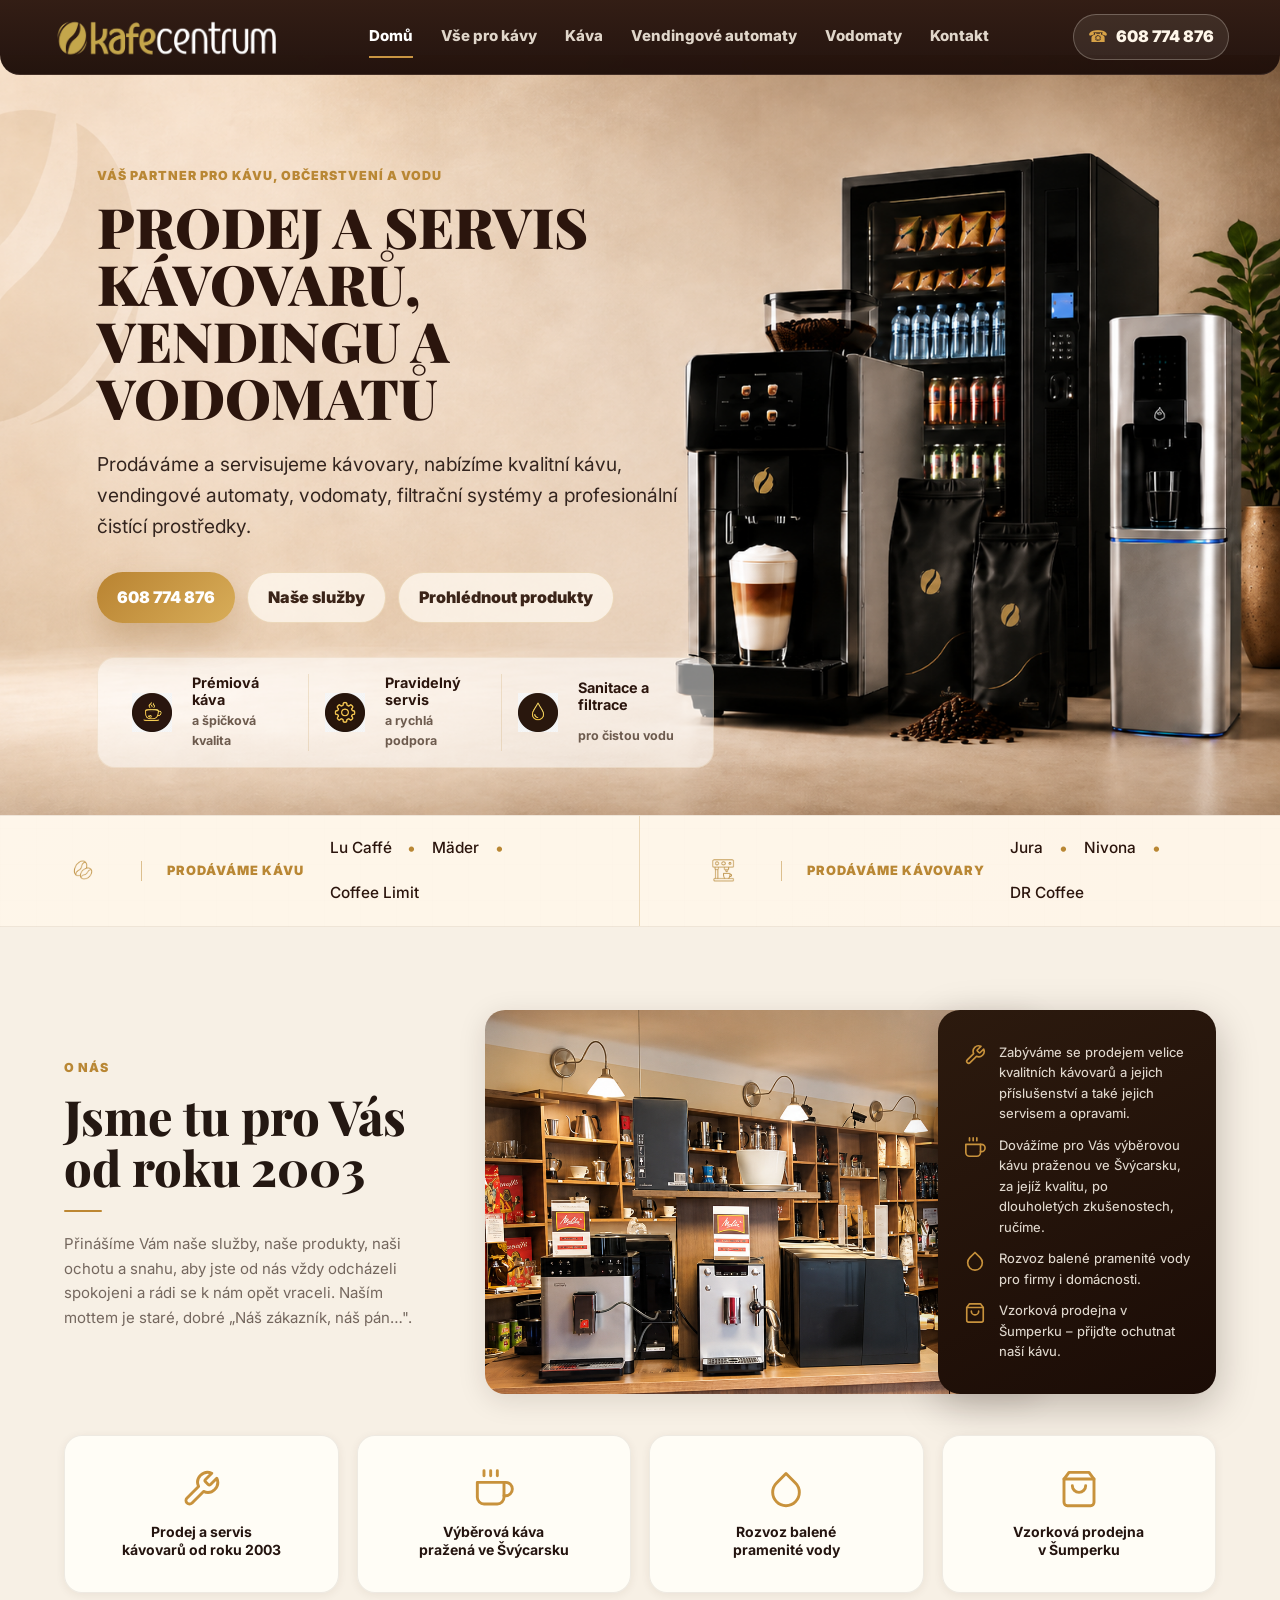
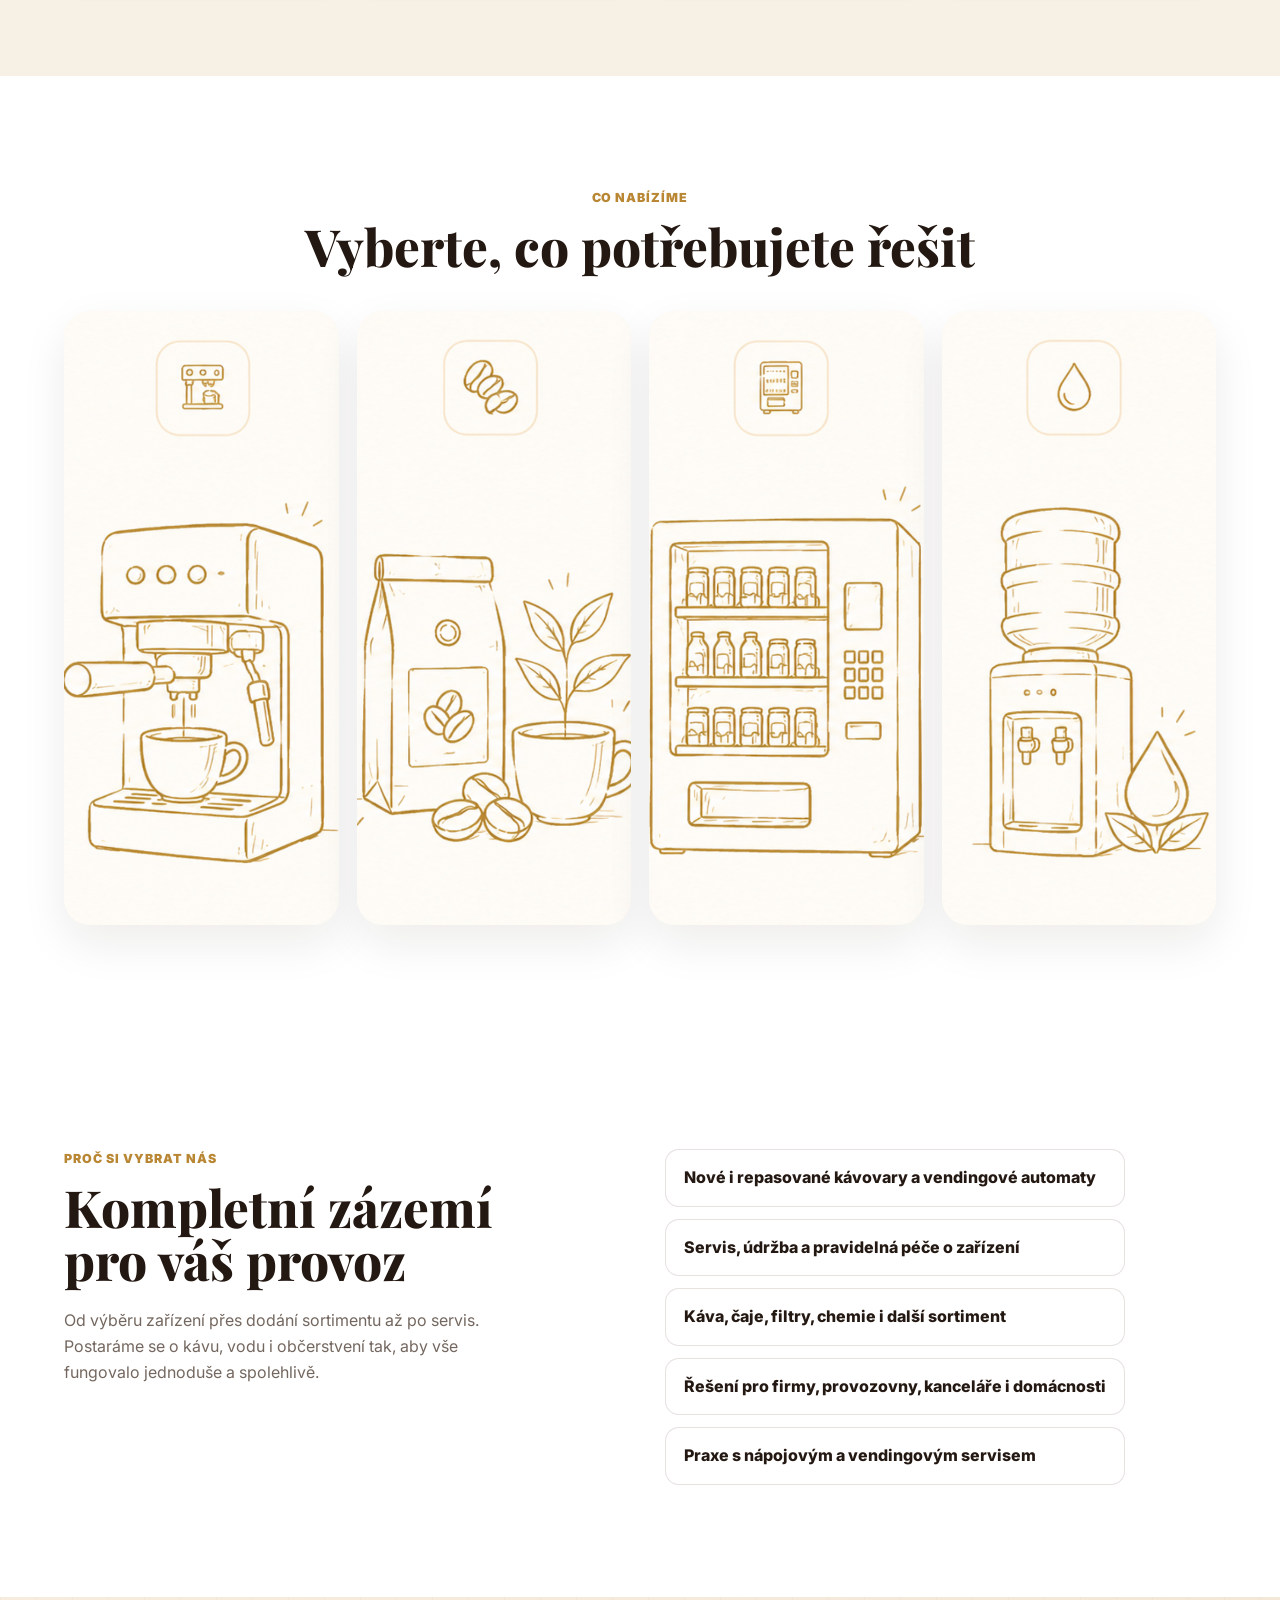
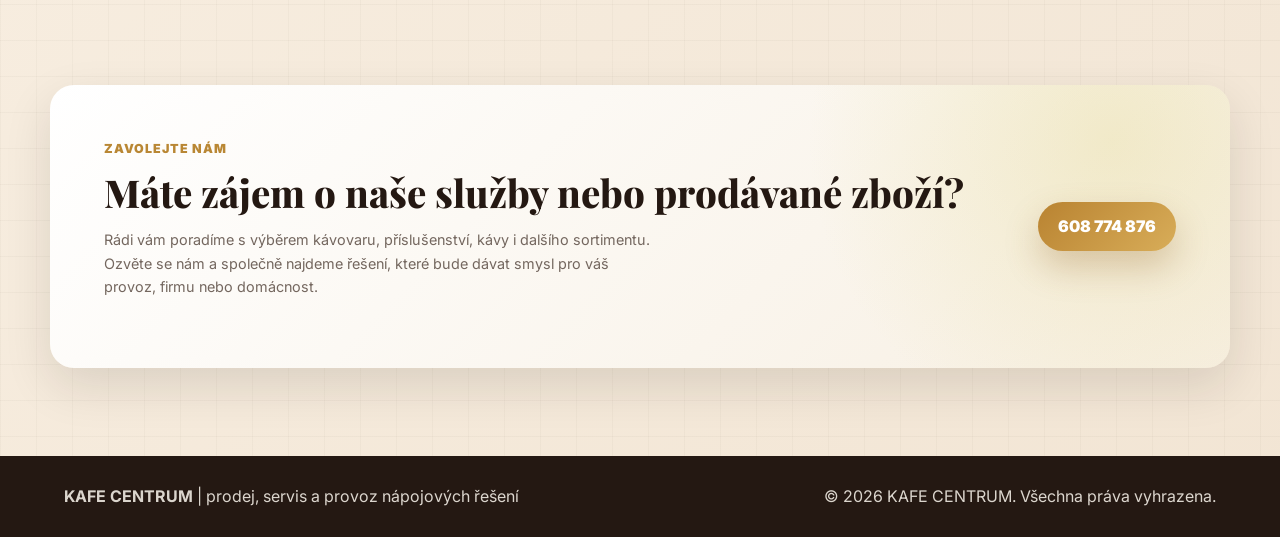
==== commit 57f2096e: "Redesign webu z Claude design — nový navbar s logem, hero sekce, opravy spacingu - Nové logo (logoka" ====
--- a/index.html
+++ b/index.html
@@ -14,13 +14,12 @@
       href="https://fonts.googleapis.com/css2?family=Inter:wght@400;500;600;700;800;900&family=Playfair+Display:wght@700;800&display=swap"
       rel="stylesheet"
     />
-    <link rel="stylesheet" href="style.css?v=about-section-v1" />
+    <link rel="stylesheet" href="style.css?v=nav-2" />
   </head>
   <body class="kc-site kc-home">
     <header class="kc-header" data-header>
-      <a class="kc-brand" href="index.html" aria-label="KAFE CENTRUM domů">
-        <span class="kc-brand-mark" aria-hidden="true"><span></span></span>
-        <span class="kc-brand-text"><strong>kafe centrum</strong><small>Šumperk</small></span>
+      <a class="kc-brand" href="index.html" aria-label="KAFE CENTRUM Šumperk — domů">
+        <img class="kc-brand-logo" src="assets/logokafe.png" alt="KAFE CENTRUM" />
       </a>
       <button class="kc-nav-toggle" type="button" aria-expanded="false" aria-controls="site-nav" data-nav-toggle>
         <span></span><span></span><span></span>
@@ -263,6 +262,6 @@
       <p><strong>KAFE CENTRUM</strong> | prodej, servis a provoz nápojových řešení</p>
       <p>© <span data-year></span> KAFE CENTRUM. Všechna práva vyhrazena.</p>
     </footer>
-    <script src="script.js?v=service-image-cards"></script>
+    <script src="script.js?v=nav-2"></script>
   </body>
 </html>
--- a/style.css
+++ b/style.css
@@ -2121,11 +2121,26 @@
 }
 
 .kc-water-page {
-  --kc-brown: #236d8c;
+  --kc-brown: #1f6f8c;
   --kc-brown-dark: #12384a;
   --kc-cream: #eaf7fb;
   --kc-cream-2: #f6fcff;
-  --kc-line: rgba(35, 109, 140, 0.16);
+  --kc-line: rgba(31, 111, 140, 0.16);
+  --kc-water-accent: #5bbbd7;
+  --kc-water-deep: #092331;
+}
+
+.kc-vending-page {
+  --kc-brown: #171a1d;
+  --kc-brown-dark: #070809;
+  --kc-cream: #eceff1;
+  --kc-cream-2: #f8f9fa;
+  --kc-line: rgba(17, 20, 24, 0.14);
+  --kc-vending-black: #111316;
+  --kc-vending-deep: #050607;
+  --kc-vending-graphite: #252a30;
+  --kc-vending-accent: #4b5563;
+  --kc-vending-muted: #626870;
 }
 
 .kc-site::before,
@@ -2150,7 +2165,12 @@
   border-bottom: 1px solid rgba(255, 255, 255, 0.08);
   border-radius: 0 0 20px 20px;
   background: linear-gradient(180deg, rgba(47, 25, 16, 0.98), rgba(31, 15, 10, 0.98));
-  transition: box-shadow 0.2s ease, background 0.2s ease;
+  transition: transform 0.4s cubic-bezier(0.4, 0, 0.2, 1), box-shadow 0.2s ease, background 0.2s ease;
+  will-change: transform;
+}
+
+.kc-header.is-hidden {
+  transform: translateY(-100%);
 }
 
 .kc-header.is-scrolled {
@@ -2158,11 +2178,81 @@
   box-shadow: 0 14px 32px rgba(31, 15, 10, 0.22);
 }
 
+.kc-water-page .kc-header {
+  background: linear-gradient(180deg, rgba(18, 56, 74, 0.98), rgba(9, 35, 49, 0.98));
+}
+
+.kc-water-page .kc-header.is-scrolled {
+  background: rgba(9, 35, 49, 0.98);
+  box-shadow: 0 14px 32px rgba(9, 35, 49, 0.22);
+}
+
+.kc-water-page .kc-brand-mark {
+  background: linear-gradient(135deg, #62c0dc, #1f6f8c);
+}
+
+.kc-water-page .kc-brand-mark span {
+  background: #092331;
+}
+
+.kc-water-page .kc-brand-text small,
+.kc-site.kc-water-page .kc-phone::before {
+  color: #86d8ed;
+}
+
+.kc-water-page .kc-nav a:hover,
+.kc-water-page .kc-nav a[aria-current="page"] {
+  border-color: #5bbbd7;
+}
+
+.kc-site.kc-water-page .kc-phone {
+  border-color: rgba(134, 216, 237, 0.28);
+  background: rgba(134, 216, 237, 0.1);
+}
+
+.kc-vending-page .kc-header {
+  background: linear-gradient(180deg, rgba(17, 19, 22, 0.98), rgba(5, 6, 7, 0.98));
+}
+
+.kc-vending-page .kc-header.is-scrolled {
+  background: rgba(5, 6, 7, 0.98);
+  box-shadow: 0 14px 32px rgba(5, 6, 7, 0.22);
+}
+
+.kc-vending-page .kc-brand-mark {
+  background: linear-gradient(135deg, #5b6570, #15181c);
+}
+
+.kc-vending-page .kc-brand-mark span {
+  background: #050607;
+}
+
+.kc-vending-page .kc-brand-text small,
+.kc-site.kc-vending-page .kc-phone::before {
+  color: #cbd5e1;
+}
+
+.kc-vending-page .kc-nav a:hover,
+.kc-vending-page .kc-nav a[aria-current="page"] {
+  border-color: #9ca3af;
+}
+
+.kc-site.kc-vending-page .kc-phone {
+  border-color: rgba(203, 213, 225, 0.26);
+  background: rgba(203, 213, 225, 0.08);
+}
+
 .kc-brand {
   display: inline-flex;
   gap: 12px;
   align-items: center;
   min-width: max-content;
+}
+
+.kc-brand-logo {
+  display: block;
+  height: 46px;
+  width: auto;
 }
 
 .kc-brand-mark {
@@ -2864,6 +2954,27 @@
   width: 70px;
   height: 104px;
   margin-bottom: 20px;
+}
+
+.kc-water-page .kc-section-cream {
+  background: #eaf7fb;
+}
+
+.kc-water-page .kc-chip-grid span,
+.kc-water-page .kc-water-card,
+.kc-water-page .kc-cta-water {
+  border-color: rgba(31, 111, 140, 0.16);
+}
+
+.kc-water-page .kc-chip-grid span {
+  background: #ffffff;
+  color: #12384a;
+}
+
+.kc-water-page .kc-cta-water {
+  background:
+    radial-gradient(circle at 88% 18%, rgba(91, 187, 215, 0.28), transparent 30%),
+    linear-gradient(135deg, #ffffff, #e8f7fc);
 }
 
 /* ── Coffee subpage ─────────────────────────────────────────────── */
@@ -4589,7 +4700,7 @@
   z-index: 1;
   max-width: 1510px;
   margin: 0 auto;
-  padding: 44px 70px 36px;
+  padding: 81px clamp(18px, 5vw, 72px) 36px;
 }
 
 .kc-vsk-hero-copy {
@@ -4666,9 +4777,12 @@
 }
 
 .kc-vsk-btn-primary {
-  color: #ffffff;
   background: linear-gradient(180deg, #d9a33b 0%, #c98c24 100%);
   box-shadow: 0 14px 30px rgba(201, 140, 36, 0.28);
+}
+
+.kc-site .kc-vsk-btn-primary {
+  color: #ffffff;
 }
 
 .kc-vsk-btn-primary:hover {
@@ -6078,9 +6192,12 @@
 
 .kc-svp-btn-secondary {
   background: transparent;
-  color: #c0891e;
   border: 1.5px solid #c0891e;
   box-shadow: none;
+}
+
+.kc-site .kc-svp-btn-secondary {
+  color: #c0891e;
 }
 
 .kc-svp-btn-secondary:hover {
@@ -6524,10 +6641,10 @@
 /* ── Hero wrapper ────────────────────────────────────────────── */
 
 .kc-vnd-hero {
-  padding: 0 clamp(20px, 4.5vw, 64px);
-  min-height: 100vh;
-  display: flex;
-  align-items: center;
+  padding: 0 clamp(18px, 5vw, 72px);
+  min-height: min(820px, calc(100vh - 78px));
+  display: flex;
+  align-items: flex-start;
 }
 
 .kc-vnd-hero-inner {
@@ -6538,7 +6655,7 @@
   grid-template-columns: 48fr 52fr;
   gap: clamp(40px, 5.5vw, 88px);
   align-items: center;
-  padding: 120px 0;
+  padding: 81px 0;
 }
 
 /* ── LEFT ────────────────────────────────────────────────────── */
@@ -6633,7 +6750,6 @@
   gap: 10px;
   padding: 20px 30px;
   background: #24140f;
-  color: #c69236;
   border-radius: 16px;
   font-family: "Inter", system-ui, sans-serif;
   font-size: 17px;
@@ -6641,6 +6757,10 @@
   text-decoration: none;
   transition: background 0.2s ease, transform 0.2s ease, box-shadow 0.2s ease;
   box-shadow: 0 8px 24px rgba(36, 20, 15, 0.28);
+}
+
+.kc-site .kc-vnd-cta {
+  color: #c69236;
 }
 
 .kc-vnd-cta:hover {
@@ -6954,7 +7074,6 @@
   gap: 8px;
   padding: 15px 26px;
   background: #24140f;
-  color: #fff;
   border-radius: 12px;
   font-family: "Inter", system-ui, sans-serif;
   font-size: 15px;
@@ -6962,6 +7081,10 @@
   text-decoration: none;
   transition: background 0.2s ease, transform 0.18s ease;
   box-shadow: 0 6px 18px rgba(36, 20, 15, 0.26);
+}
+
+.kc-site .kc-vb-cta {
+  color: #fff;
 }
 
 .kc-vb-cta:hover {
@@ -7265,7 +7388,6 @@
   gap: 9px;
   padding: 19px 28px;
   background: #24140f;
-  color: #c69236;
   border-radius: 16px;
   font-family: "Inter", system-ui, sans-serif;
   font-size: 16px;
@@ -7276,6 +7398,10 @@
   align-self: flex-start;
 }
 
+.kc-site .kc-vsp-cta {
+  color: #c69236;
+}
+
 .kc-vsp-cta:hover {
   background: #3a2418;
   transform: translateY(-2px);
@@ -7757,6 +7883,165 @@
   .kc-loc-benefits {
     grid-template-columns: 1fr;
   }
+}
+
+/* Tmavý vizuální režim pouze pro stránku Vendingové automaty */
+.kc-vending-page {
+  background:
+    linear-gradient(rgba(17, 20, 24, 0.04) 1px, transparent 1px),
+    linear-gradient(90deg, rgba(17, 20, 24, 0.035) 1px, transparent 1px),
+    linear-gradient(135deg, #f7f8f9, #e8ebee);
+  background-size: 48px 48px, 48px 48px, auto;
+}
+
+.kc-vending-page .kc-vnd-label-text,
+.kc-vending-page .kc-vsp-label-text,
+.kc-vending-page .kc-loc-label-text {
+  color: var(--kc-vending-black);
+}
+
+.kc-vending-page .kc-vnd-label-line,
+.kc-vending-page .kc-vsp-label-line,
+.kc-vending-page .kc-loc-label-line,
+.kc-vending-page .kc-vb-label-dot {
+  background: var(--kc-vending-accent);
+}
+
+.kc-vending-page .kc-vnd-heading,
+.kc-vending-page .kc-vsp-heading,
+.kc-vending-page .kc-vb-heading,
+.kc-vending-page .kc-vb-usage-heading,
+.kc-vending-page .kc-loc-heading,
+.kc-vending-page .kc-vnd-float-text strong,
+.kc-vending-page .kc-vsp-benefit-text strong,
+.kc-vending-page .kc-vsp-infocard-label,
+.kc-vending-page .kc-vsp-infoitem,
+.kc-vending-page .kc-vb-benefit,
+.kc-vending-page .kc-vb-scard-body h3,
+.kc-vending-page .kc-vb-ucard h4,
+.kc-vending-page .kc-loc-card-body h3,
+.kc-vending-page .kc-loc-bitem strong {
+  color: var(--kc-vending-black);
+}
+
+.kc-vending-page .kc-vnd-heading {
+  text-shadow: none;
+}
+
+.kc-vending-page .kc-vnd-lead,
+.kc-vending-page .kc-vnd-float-text p,
+.kc-vending-page .kc-vsp-desc,
+.kc-vending-page .kc-vsp-benefit-text p,
+.kc-vending-page .kc-vb-text,
+.kc-vending-page .kc-vb-scard-body p,
+.kc-vending-page .kc-vb-ucard p,
+.kc-vending-page .kc-loc-desc,
+.kc-vending-page .kc-loc-card-body p,
+.kc-vending-page .kc-loc-bitem p {
+  color: var(--kc-vending-muted);
+}
+
+.kc-vending-page .kc-vnd-pill,
+.kc-vending-page .kc-vnd-float,
+.kc-vending-page .kc-vb-panel,
+.kc-vending-page .kc-vb-scard,
+.kc-vending-page .kc-vb-usage,
+.kc-vending-page .kc-vsp-infocard,
+.kc-vending-page .kc-loc-card,
+.kc-vending-page .kc-loc-benefits {
+  border-color: var(--kc-line);
+  background: #ffffff;
+  box-shadow: 0 6px 24px rgba(17, 20, 24, 0.07);
+}
+
+.kc-vending-page .kc-vsp,
+.kc-vending-page .kc-loc,
+.kc-vending-page .kc-vb-wrap {
+  background: #eceff1;
+}
+
+.kc-vending-page .kc-vb-ucard {
+  border-color: var(--kc-line);
+  background: #f7f8f9;
+}
+
+.kc-vending-page .kc-vnd-pill svg,
+.kc-vending-page .kc-vb-benefit svg,
+.kc-vending-page .kc-loc-badge svg {
+  color: var(--kc-vending-accent);
+}
+
+.kc-vending-page .kc-vnd-pill {
+  color: var(--kc-vending-black);
+}
+
+.kc-vending-page .kc-vsp-contact-icon,
+.kc-vending-page .kc-vsp-contact-phone {
+  color: #cbd5e1;
+}
+
+.kc-vending-page .kc-vsp-benefit-icon,
+.kc-vending-page .kc-vsp-benefit-icon-gold,
+.kc-vending-page .kc-vnd-float-icon-dark,
+.kc-vending-page .kc-vnd-float-icon-gold,
+.kc-vending-page .kc-loc-card-icon {
+  color: #f8fafc;
+  background: var(--kc-vending-black);
+}
+
+.kc-vending-page .kc-vb-scard-icon,
+.kc-vending-page .kc-vb-ucard-icon,
+.kc-vending-page .kc-vsp-infoitem-icon,
+.kc-vending-page .kc-loc-bicon {
+  color: var(--kc-vending-black);
+  border-color: rgba(17, 20, 24, 0.14);
+  background: rgba(17, 20, 24, 0.06);
+}
+
+.kc-vending-page .kc-vnd-cta,
+.kc-vending-page .kc-vb-cta,
+.kc-vending-page .kc-vsp-cta,
+.kc-vending-page .kc-vsp-contact {
+  background: var(--kc-vending-black);
+  box-shadow: 0 10px 26px rgba(17, 20, 24, 0.22);
+}
+
+.kc-vending-page .kc-vnd-cta:hover,
+.kc-vending-page .kc-vb-cta:hover,
+.kc-vending-page .kc-vsp-cta:hover {
+  background: var(--kc-vending-deep);
+}
+
+.kc-site.kc-vending-page .kc-vnd-cta,
+.kc-site.kc-vending-page .kc-vb-cta,
+.kc-site.kc-vending-page .kc-vsp-cta {
+  color: #ffffff;
+}
+
+.kc-vending-page .kc-loc-badge,
+.kc-vending-page .kc-vb-label-text {
+  color: var(--kc-vending-graphite);
+  border-color: rgba(17, 20, 24, 0.16);
+  background: rgba(17, 20, 24, 0.06);
+}
+
+.kc-vending-page .kc-vnd-photo,
+.kc-vending-page .kc-vsp-photo-wrap,
+.kc-vending-page .kc-loc-photo-wrap {
+  box-shadow: 0 18px 48px rgba(17, 20, 24, 0.13);
+}
+
+.kc-vending-page .kc-vsp-contact-col,
+.kc-vending-page .kc-loc-bsep {
+  border-color: rgba(255, 255, 255, 0.12);
+}
+
+.kc-vending-page .kc-vsp-contact-title {
+  color: rgba(255, 255, 255, 0.56);
+}
+
+.kc-vending-page .kc-vsp-contact-val {
+  color: #ffffff;
 }
 
 /* ══════════════════════════════════════════════════════════════
@@ -8140,26 +8425,40 @@
 /* ── HERO ────────────────────────────────────────────────────── */
 
 .kc-ct-hero {
-  padding: 0 clamp(20px, 4.5vw, 64px);
-  display: flex;
-  align-items: center;
+  position: relative;
+  overflow: visible;
+  padding: 0;
+  min-height: min(600px, 100vh);
+  background: url("assets/coffee-beans-bg.png") center 82% / cover no-repeat;
+  background-color: #d6b387;
+  display: flex;
+  align-items: flex-start;
+  z-index: 1;
+  margin-top: -74px;
 }
 
 .kc-ct-hero-inner {
-  max-width: 1380px;
+  position: relative;
+  z-index: 2;
+  max-width: 1510px;
   margin: 0 auto;
   width: 100%;
-  display: grid;
-  grid-template-columns: 1fr 1fr;
-  gap: 0;
-  align-items: center;
-  padding: 44px 0 52px;
+  display: block;
+  padding: 148px clamp(18px, 5vw, 72px) 44px;
 }
 
 .kc-ct-hero-left {
+  position: relative;
+  z-index: 2;
   display: flex;
   flex-direction: column;
   align-items: flex-start;
+  max-width: 640px;
+}
+
+/* Mobilní obrázek kávovaru (skrytý na desktopu) */
+.kc-ct-hero-image-mobile {
+  display: none;
 }
 
 .kc-ct-label {
@@ -8290,7 +8589,10 @@
 
 .kc-ct-brands {
   padding: 0 0 96px;
-  background: #f6efe4;
+  background: transparent;
+  position: relative;
+  z-index: 3;
+  margin-top: 18px;
 }
 
 /* Section divider */
@@ -8298,7 +8600,7 @@
   display: flex;
   align-items: center;
   gap: 20px;
-  padding: 52px clamp(20px, 4.5vw, 64px) 0;
+  padding: 0 clamp(20px, 4.5vw, 64px) 0;
   margin-bottom: 40px;
 }
 
@@ -8501,13 +8803,21 @@
 /* ── Responsive ──────────────────────────────────────────────── */
 
 @media (max-width: 1100px) {
+  .kc-ct-hero {
+    min-height: 480px;
+    background-position: center 80%;
+  }
+
   .kc-ct-hero-inner {
-    grid-template-columns: 1fr;
-    padding: 72px 0 56px;
-  }
-
-  .kc-ct-hero {
-    min-height: auto;
+    padding: 130px clamp(18px, 5vw, 48px) 36px;
+  }
+
+  .kc-ct-hero-left {
+    max-width: 760px;
+  }
+
+  .kc-ct-brands {
+    margin-top: 18px;
   }
 
   .kc-ct-brand-grid {
@@ -8557,3 +8867,393 @@
     width: 90px;
   }
 }
+
+/* ══════════════════════════════════════════════════════════════
+   VODOMATY HERO — vodomaty.html  (kc-wh-*)
+══════════════════════════════════════════════════════════════ */
+
+.kc-wh-hero {
+  position: relative;
+  min-height: clamp(620px, calc(100svh - 96px), 760px);
+  padding: 0;
+  overflow: hidden;
+  display: flex;
+  align-items: stretch;
+  background: #eaf7fb;
+  isolation: isolate;
+  margin-top: -74px;
+}
+
+.kc-wh-hero::before {
+  position: absolute;
+  inset: 0;
+  z-index: 1;
+  content: "";
+  pointer-events: none;
+  background:
+    linear-gradient(90deg, rgba(247, 252, 255, 0.74) 0%, rgba(247, 252, 255, 0.42) 26%, rgba(247, 252, 255, 0.12) 44%, rgba(247, 252, 255, 0) 56%);
+}
+
+/* ── Left: text column ─────────────────────────────────────── */
+
+.kc-wh-hero-left {
+  position: relative;
+  z-index: 2;
+  width: 50%;
+  max-width: 720px;
+  padding: 155px 72px 60px clamp(18px, 5vw, 72px);
+  display: flex;
+  flex-direction: column;
+  justify-content: flex-start;
+  min-height: clamp(620px, calc(100svh - 96px), 760px);
+}
+
+.kc-wh-label {
+  color: #12384a;
+  font-size: 13.5px;
+  font-weight: 800;
+  letter-spacing: 0.10em;
+  text-transform: uppercase;
+  margin: 0;
+}
+
+.kc-wh-label-line {
+  display: block;
+  width: 100px;
+  height: 2px;
+  background: linear-gradient(to right, #1f6f8c, rgba(91, 187, 215, 0.24));
+  margin-top: 14px;
+  margin-bottom: 28px;
+}
+
+.kc-wh-h1 {
+  margin: 0;
+  color: #12384a;
+  font-family: "Playfair Display", Georgia, serif;
+  font-size: clamp(2.6rem, 4.8vw, 4.8rem);
+  font-weight: 800;
+  line-height: 1.02;
+  letter-spacing: 0;
+  max-width: 600px;
+  text-shadow: none;
+  text-transform: none;
+}
+
+.kc-wh-h1 em {
+  font-style: normal;
+  color: #1f6f8c;
+}
+
+.kc-wh-lead {
+  margin: 24px 0 0;
+  max-width: 560px;
+  color: #4c6570;
+  font-size: clamp(16px, 1.3vw, 18px);
+  line-height: 1.65;
+}
+
+.kc-wh-pills {
+  display: flex;
+  flex-wrap: wrap;
+  gap: 10px;
+  margin-top: 28px;
+}
+
+.kc-wh-pill {
+  display: inline-flex;
+  align-items: center;
+  gap: 10px;
+  height: 44px;
+  padding: 0 16px 0 8px;
+  background: rgba(255, 255, 255, 0.82);
+  border: 1px solid rgba(15, 93, 120, 0.13);
+  border-radius: 999px;
+  color: #12384a;
+  font-size: 13.5px;
+  font-weight: 600;
+  backdrop-filter: blur(8px);
+}
+
+.kc-wh-pill-icon {
+  width: 30px;
+  height: 30px;
+  border-radius: 50%;
+  background: #fff;
+  display: flex;
+  align-items: center;
+  justify-content: center;
+  color: #1f6f8c;
+  box-shadow: 0 2px 6px rgba(15, 93, 120, 0.10);
+  flex-shrink: 0;
+}
+
+.kc-wh-cta-row {
+  display: flex;
+  align-items: center;
+  flex-wrap: wrap;
+  gap: 20px;
+  margin-top: 32px;
+}
+
+.kc-wh-cta-btn {
+  display: inline-flex;
+  align-items: center;
+  gap: 10px;
+  padding: 16px 30px;
+  background: #12384a;
+  border-radius: 999px;
+  font-family: "Inter", system-ui, sans-serif;
+  font-size: 20px;
+  font-weight: 800;
+  text-decoration: none;
+  box-shadow: 0 14px 30px rgba(18, 56, 74, 0.22);
+  border: 1px solid rgba(91, 187, 215, 0.38);
+  transition: background 0.2s ease, transform 0.2s ease;
+}
+
+.kc-site .kc-wh-cta-btn {
+  color: #fff;
+}
+
+.kc-wh-cta-btn:hover {
+  background: #092331;
+  transform: translateY(-2px);
+}
+
+.kc-wh-trust {
+  display: inline-flex;
+  align-items: center;
+  gap: 8px;
+  color: #506b76;
+  font-size: 14px;
+}
+
+/* ── Right: image — full bleed background ─────────────────── */
+
+.kc-wh-hero-right {
+  position: absolute;
+  inset: 0;
+  z-index: 0;
+}
+
+.kc-wh-img {
+  display: block;
+  width: 100%;
+  height: 100%;
+  object-fit: cover;
+  object-position: center;
+}
+
+/* Floating card */
+.kc-wh-float-card {
+  position: absolute;
+  right: 52px;
+  bottom: clamp(120px, 12vw, 150px);
+  width: 190px;
+  padding: 20px 16px 18px;
+  background: rgba(255, 255, 255, 0.9);
+  backdrop-filter: blur(10px);
+  border: 1px solid rgba(15, 93, 120, 0.12);
+  border-radius: 22px;
+  box-shadow: 0 10px 28px rgba(18, 56, 74, 0.12);
+  text-align: center;
+  z-index: 2;
+}
+
+.kc-wh-float-card-icon {
+  width: 44px;
+  height: 44px;
+  border-radius: 50%;
+  background: rgba(31, 111, 140, 0.08);
+  border: 1px solid rgba(15, 93, 120, 0.15);
+  display: flex;
+  align-items: center;
+  justify-content: center;
+  color: #1f6f8c;
+  margin: 0 auto 10px;
+}
+
+.kc-wh-float-card-line {
+  display: block;
+  width: 44px;
+  height: 2px;
+  background: linear-gradient(to right, #1f6f8c, rgba(91, 187, 215, 0.24));
+  margin: 8px auto 12px;
+}
+
+.kc-wh-float-card strong {
+  display: block;
+  color: #12384a;
+  font-size: 14px;
+  font-weight: 800;
+  margin-bottom: 5px;
+}
+
+.kc-wh-float-card small {
+  color: #4c6570;
+  font-size: 12px;
+  font-weight: 500;
+}
+
+/* ── Services "Kompletní péče" section ─────────────────────── */
+
+.kc-wh-services {
+  background: #f6fcff;
+  padding: 70px clamp(18px, 5vw, 72px) 80px;
+  position: relative;
+  z-index: 5;
+  margin-top: 0;
+  border-radius: 28px 28px 0 0;
+  box-shadow: 0 -18px 48px rgba(18, 56, 74, 0.08);
+}
+
+.kc-wh-services-inner {
+  max-width: 1400px;
+  margin: 0 auto;
+}
+
+.kc-wh-services-top {
+  margin-bottom: 40px;
+}
+
+.kc-wh-services-kicker {
+  color: #1f6f8c;
+  font-size: 13px;
+  font-weight: 800;
+  letter-spacing: 0.12em;
+  text-transform: uppercase;
+  margin: 0 0 10px;
+}
+
+.kc-wh-services-heading {
+  margin: 0;
+  color: #12384a;
+  font-family: "Playfair Display", Georgia, serif;
+  font-size: clamp(1.8rem, 2.4vw, 2.5rem);
+  font-weight: 800;
+  line-height: 1.1;
+}
+
+.kc-wh-srv-grid {
+  display: grid;
+  grid-template-columns: repeat(4, 1fr);
+  gap: 18px;
+}
+
+.kc-wh-srv-card {
+  background: #ffffff;
+  border: 1px solid rgba(31, 111, 140, 0.11);
+  border-radius: 20px;
+  padding: 28px 24px 26px;
+  box-shadow: 0 4px 14px rgba(18, 56, 74, 0.05);
+}
+
+.kc-wh-srv-icon {
+  width: 46px;
+  height: 46px;
+  border-radius: 12px;
+  background: rgba(31, 111, 140, 0.07);
+  border: 1px solid rgba(31, 111, 140, 0.12);
+  display: flex;
+  align-items: center;
+  justify-content: center;
+  color: #1f6f8c;
+  margin-bottom: 16px;
+}
+
+.kc-wh-srv-card h3 {
+  margin: 0 0 8px;
+  color: #12384a;
+  font-family: "Playfair Display", Georgia, serif;
+  font-size: 1.05rem;
+  font-weight: 700;
+  line-height: 1.2;
+}
+
+.kc-wh-srv-card p {
+  margin: 0;
+  color: #4c6570;
+  font-size: 14px;
+  line-height: 1.6;
+}
+
+/* ── Responsive ──────────────────────────────────────────────── */
+
+@media (max-width: 1100px) {
+  .kc-wh-hero-left {
+    width: 58%;
+    padding-right: 48px;
+  }
+  .kc-wh-hero-right {
+    inset: 0;
+  }
+  .kc-wh-h1 {
+    font-size: clamp(2.4rem, 4.8vw, 3.8rem);
+  }
+  .kc-wh-float-card {
+    width: 164px;
+    right: 24px;
+    bottom: 118px;
+  }
+  .kc-wh-srv-grid {
+    grid-template-columns: repeat(2, 1fr);
+  }
+}
+
+@media (max-width: 768px) {
+  .kc-wh-hero {
+    min-height: auto;
+    flex-direction: column;
+  }
+  .kc-wh-hero::before {
+    background:
+      linear-gradient(180deg, rgba(246, 252, 255, 0.96) 0%, rgba(246, 252, 255, 0.93) 54%, rgba(246, 252, 255, 0.62) 76%, rgba(246, 252, 255, 0.12) 100%),
+      linear-gradient(180deg, rgba(18, 56, 74, 0.08), rgba(18, 56, 74, 0));
+  }
+  .kc-wh-hero-left {
+    width: 100%;
+    max-width: 100%;
+    min-height: min(760px, calc(100svh - 70px));
+    padding: 48px clamp(20px, 5vw, 40px) 160px;
+  }
+  .kc-wh-hero-right {
+    inset: 0;
+  }
+  .kc-wh-img {
+    object-position: 74% center;
+  }
+  .kc-wh-float-card {
+    display: none;
+  }
+  .kc-wh-h1 {
+    font-size: clamp(2.2rem, 7vw, 2.8rem);
+    max-width: 100%;
+  }
+  .kc-wh-lead {
+    max-width: 100%;
+    font-size: 16px;
+  }
+  .kc-wh-cta-row {
+    flex-direction: column;
+    align-items: flex-start;
+  }
+  .kc-wh-services {
+    margin-top: -118px;
+    padding-top: 54px;
+  }
+  .kc-wh-srv-grid {
+    grid-template-columns: 1fr 1fr;
+  }
+}
+
+@media (max-width: 480px) {
+  .kc-wh-srv-grid {
+    grid-template-columns: 1fr;
+  }
+  .kc-wh-cta-btn {
+    font-size: 18px;
+    padding: 14px 22px;
+    width: 100%;
+    justify-content: center;
+  }
+}
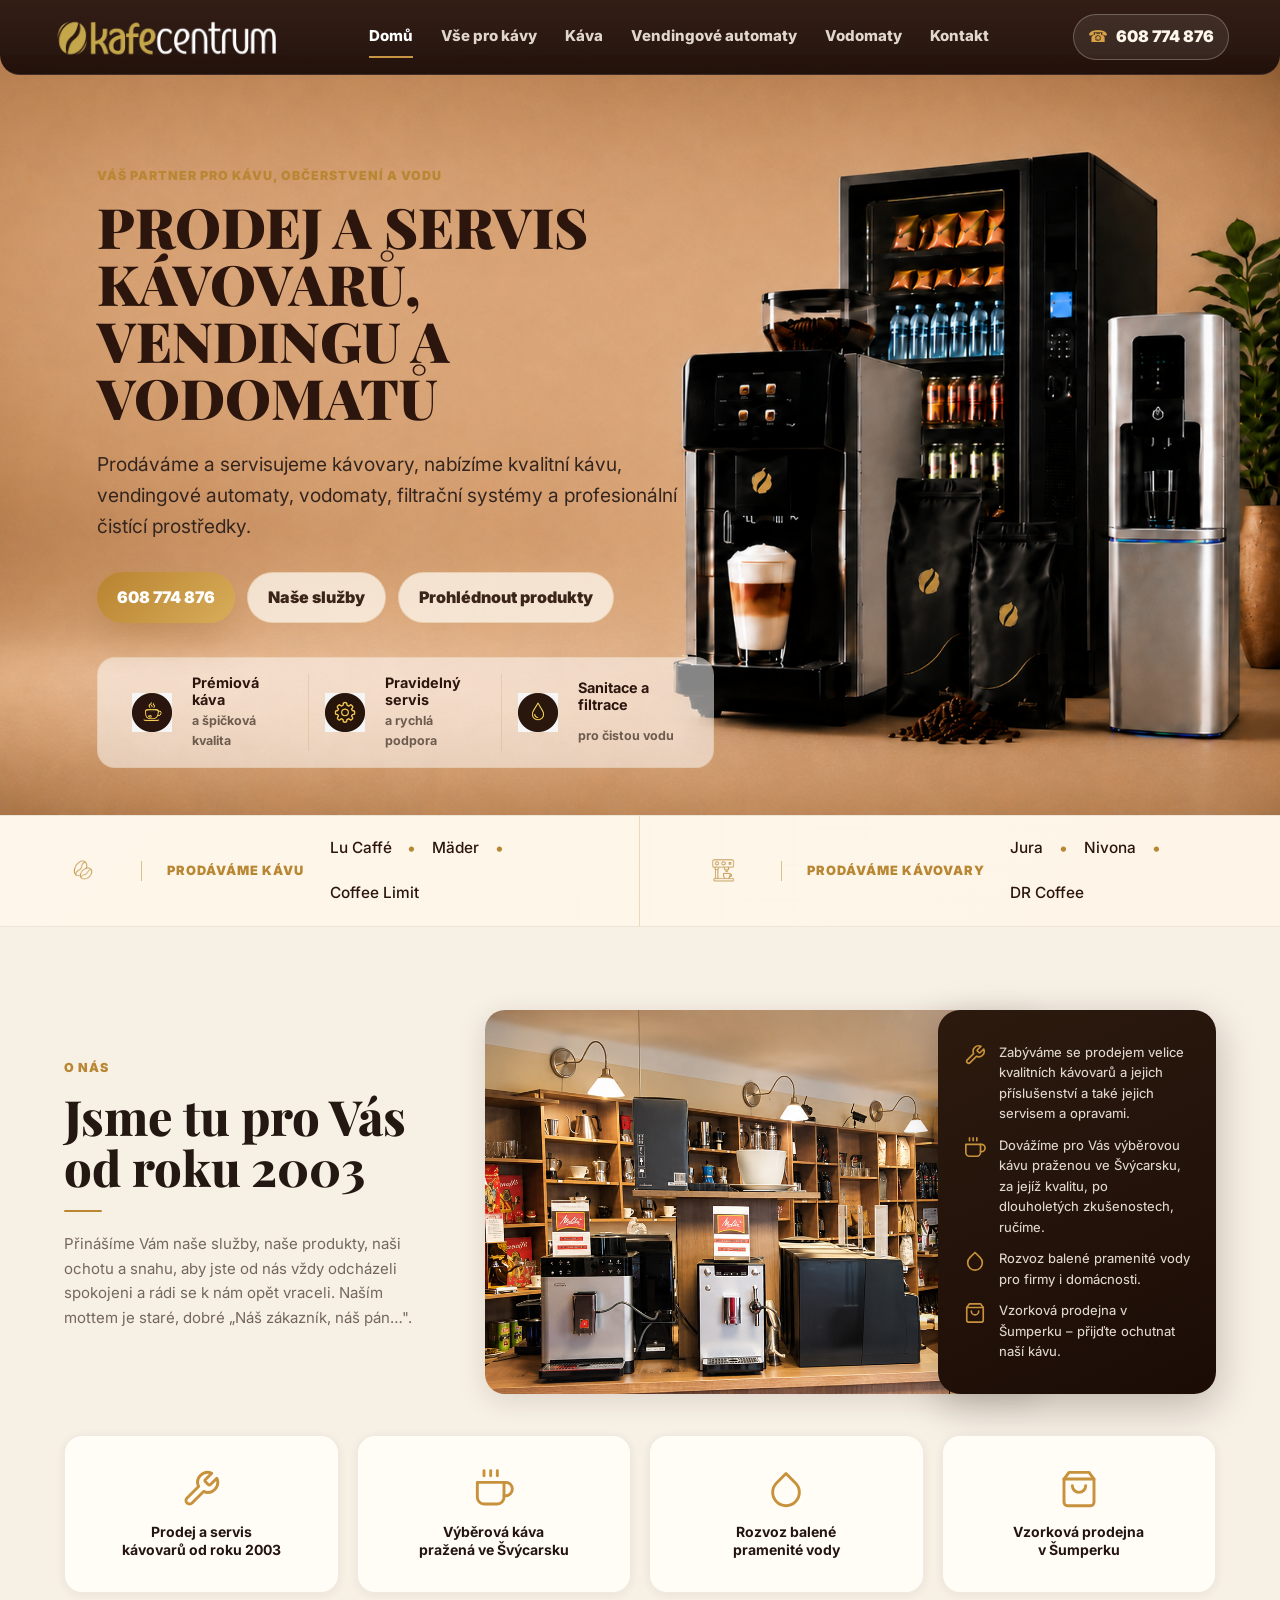
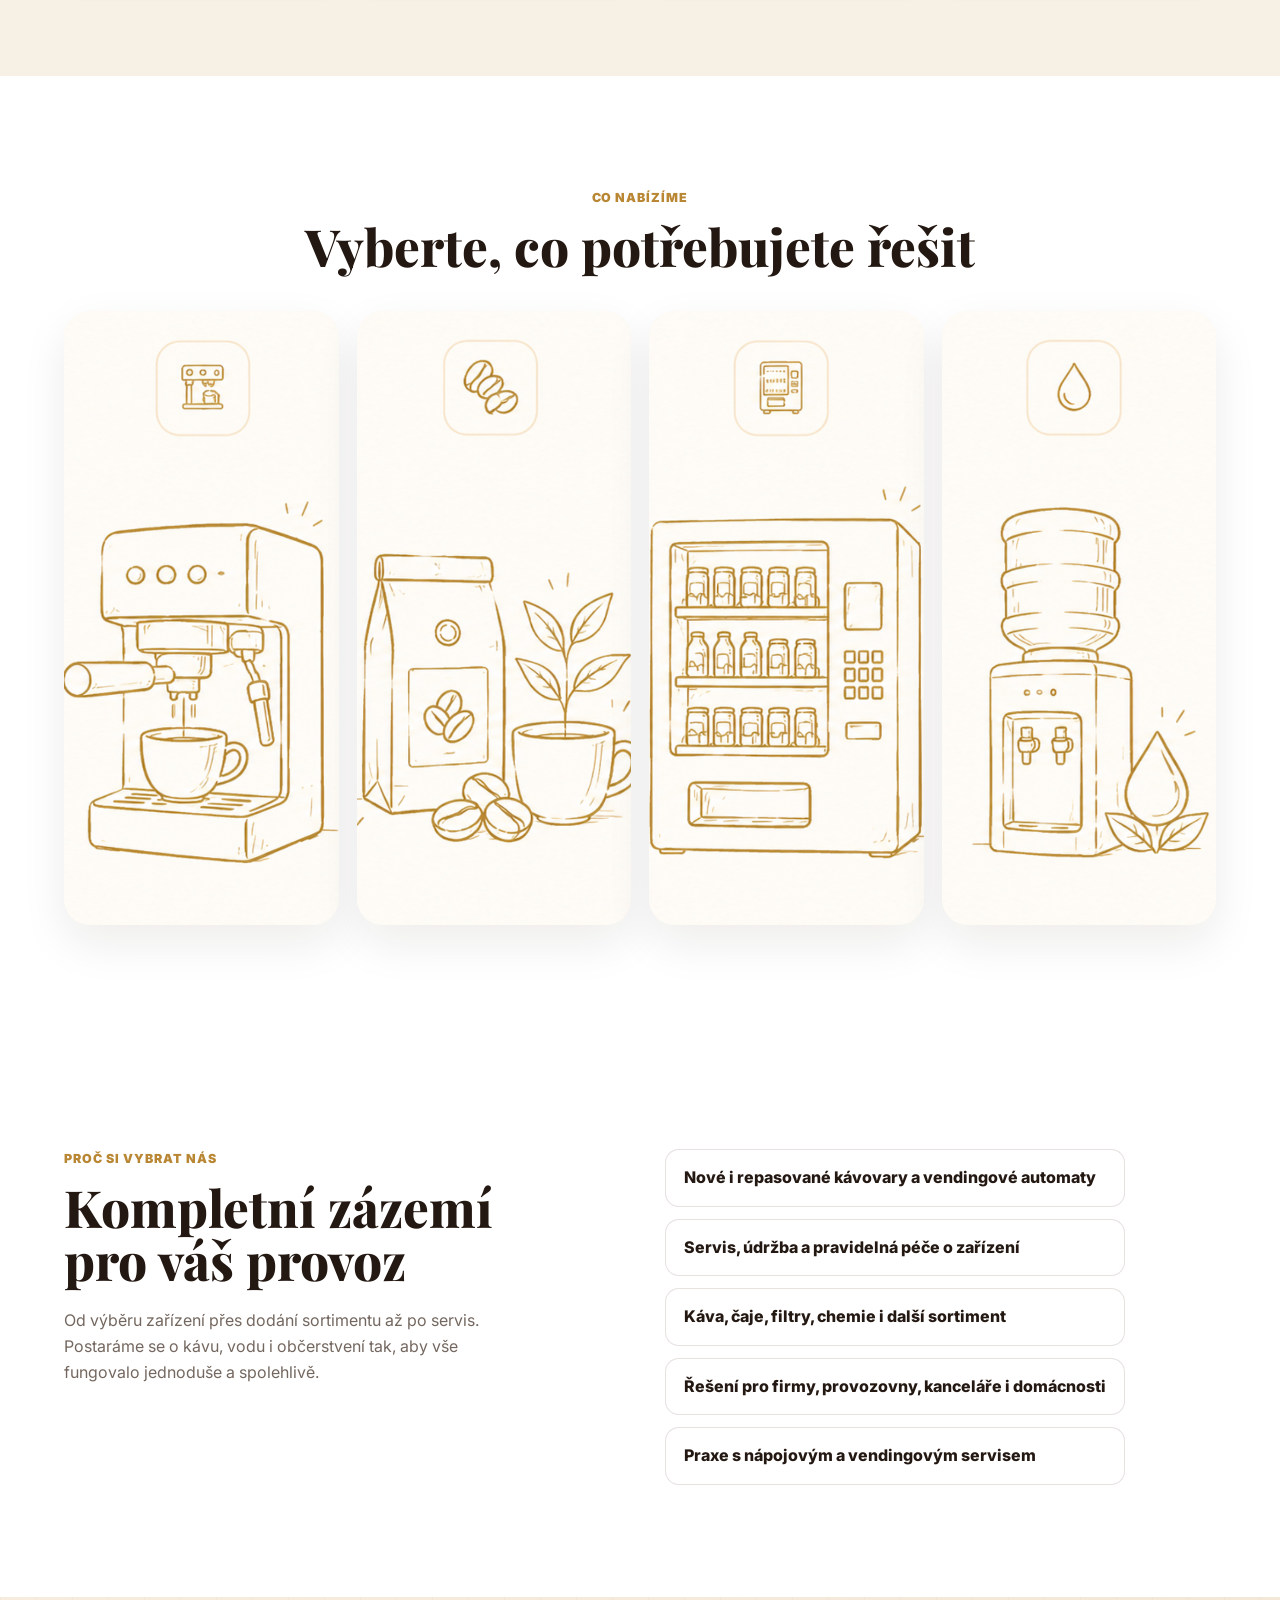
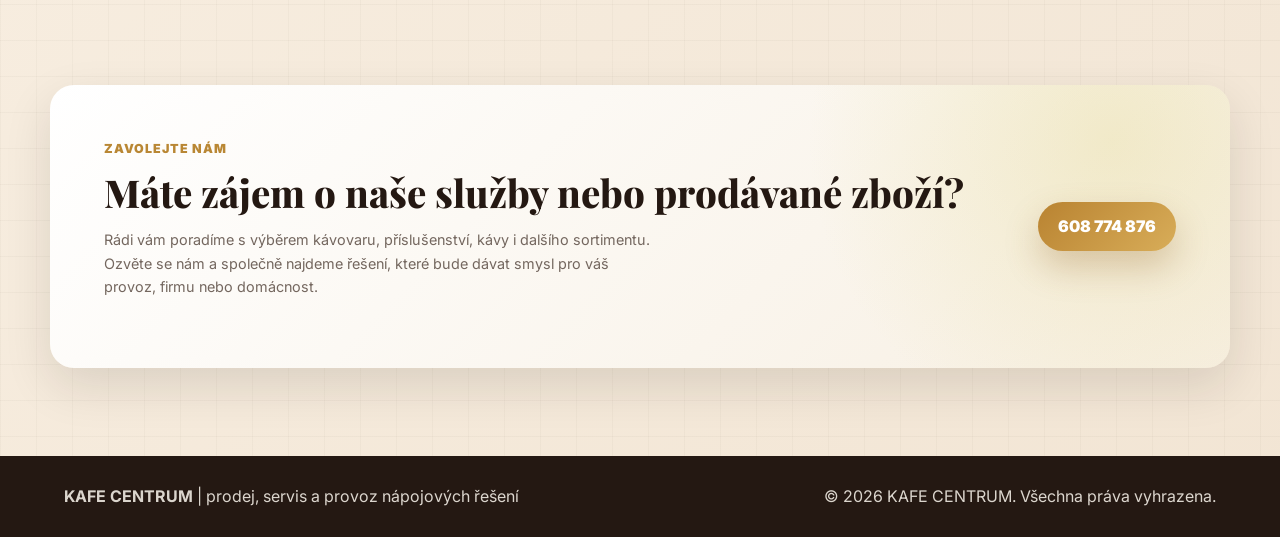
==== commit cf6832a9: "Nové hero fotky, opravy kavovary stránky a propojení tlačítek - Nové hero fotky: hero-uvod.png (domů" ====
--- a/index.html
+++ b/index.html
@@ -14,7 +14,7 @@
       href="https://fonts.googleapis.com/css2?family=Inter:wght@400;500;600;700;800;900&family=Playfair+Display:wght@700;800&display=swap"
       rel="stylesheet"
     />
-    <link rel="stylesheet" href="style.css?v=nav-2" />
+    <link rel="stylesheet" href="style.css?v=nav-4" />
   </head>
   <body class="kc-site kc-home">
     <header class="kc-header" data-header>
@@ -172,57 +172,57 @@
           <article class="kc-service-panel">
             <img class="kc-service-panel-image" src="assets/service-kavovary.png" alt="Kávovar" />
             <div class="kc-service-actions" aria-label="Kávovary">
-              <button class="kc-service-action" type="button">
+              <a class="kc-service-action" href="kavovary-a-kava.html">
                 <span>Prodej kávovarů</span>
-              </button>
-              <button class="kc-service-action" type="button">
+              </a>
+              <a class="kc-service-action" href="kavovary-a-kava.html#servis">
                 <span>Servis kávovarů</span>
-              </button>
-              <button class="kc-service-action" type="button">
+              </a>
+              <a class="kc-service-action" href="kavovary-a-kava.html#filtry">
                 <span>Filtry a čištění</span>
-              </button>
+              </a>
             </div>
           </article>
           <article class="kc-service-panel">
             <img class="kc-service-panel-image" src="assets/service-kava-caj.png" alt="Káva a čaj" />
             <div class="kc-service-actions" aria-label="Káva a čaj">
-              <button class="kc-service-action" type="button">
+              <a class="kc-service-action" href="kava.html">
                 <span>Prodej kávy</span>
-              </button>
-              <button class="kc-service-action" type="button">
+              </a>
+              <a class="kc-service-action" href="kava.html">
                 <span>Prodej čaje</span>
-              </button>
-              <button class="kc-service-action" type="button">
+              </a>
+              <a class="kc-service-action" href="kavovary-a-kava.html#filtry">
                 <span>Doplňky k přípravě</span>
-              </button>
+              </a>
             </div>
           </article>
           <article class="kc-service-panel">
             <img class="kc-service-panel-image" src="assets/service-vending.png" alt="Vendingový automat" />
             <div class="kc-service-actions" aria-label="Vendingové stroje">
-              <button class="kc-service-action" type="button">
+              <a class="kc-service-action" href="vendingove-automaty.html">
                 <span>Prodej automatů</span>
-              </button>
-              <button class="kc-service-action" type="button">
+              </a>
+              <a class="kc-service-action" href="vendingove-automaty.html">
                 <span>Provoz automatů</span>
-              </button>
-              <button class="kc-service-action" type="button">
+              </a>
+              <a class="kc-service-action" href="vendingove-automaty.html">
                 <span>Servis vendingu</span>
-              </button>
+              </a>
             </div>
           </article>
           <article class="kc-service-panel">
             <img class="kc-service-panel-image" src="assets/service-vodomaty.png" alt="Vodomat" />
             <div class="kc-service-actions" aria-label="Vodomaty">
-              <button class="kc-service-action" type="button">
+              <a class="kc-service-action" href="vodomaty.html">
                 <span>Prodej vodomatů</span>
-              </button>
-              <button class="kc-service-action" type="button">
+              </a>
+              <a class="kc-service-action" href="vodomaty.html">
                 <span>Servis vodomatů</span>
-              </button>
-              <button class="kc-service-action" type="button">
+              </a>
+              <a class="kc-service-action" href="vodomaty.html">
                 <span>Sanitace a filtrace</span>
-              </button>
+              </a>
             </div>
           </article>
         </div>
--- a/style.css
+++ b/style.css
@@ -3556,7 +3556,7 @@
   min-height: min(760px, calc(100vh - 78px));
   padding-top: clamp(46px, 5vw, 72px);
   padding-bottom: 0;
-  background: url("assets/home-hero-background.png") center right / cover no-repeat;
+  background: url("assets/hero-uvod.png") center right / cover no-repeat;
   overflow: hidden;
 }
 
@@ -4483,7 +4483,7 @@
   .kc-home .kc-hero {
     padding-top: 42px;
     min-height: auto;
-    background: url("assets/home-hero-background.png") center bottom / cover no-repeat;
+    background: url("assets/hero-uvod.png") center bottom / cover no-repeat;
   }
 
   .kc-actions,
@@ -4690,8 +4690,9 @@
   position: relative;
   overflow: hidden;
   padding: 0;
-  min-height: min(820px, calc(100vh - 80px));
-  background: url("assets/hero-kavovar.png") center top / cover no-repeat;
+  margin-top: -78px;
+  min-height: 100vh;
+  background: url("assets/hero-kavservis.png") center top / cover no-repeat;
   background-color: #fbf5ea;
 }
 
@@ -4700,7 +4701,7 @@
   z-index: 1;
   max-width: 1510px;
   margin: 0 auto;
-  padding: 81px clamp(18px, 5vw, 72px) 36px;
+  padding: calc(78px + 81px) clamp(18px, 5vw, 72px) 48px;
 }
 
 .kc-vsk-hero-copy {
@@ -4721,11 +4722,11 @@
 }
 
 .kc-vsk-headline {
-  margin: 0 0 20px;
-  max-width: 600px;
+  margin: 0 0 16px;
+  max-width: 560px;
   color: #24110b;
   font-family: "Playfair Display", Georgia, serif;
-  font-size: clamp(2.8rem, 4.35vw, 4.85rem);
+  font-size: clamp(2.2rem, 3.4vw, 3.8rem);
   font-weight: 900;
   line-height: 1.02;
   letter-spacing: -0.02em;
@@ -4738,10 +4739,10 @@
 }
 
 .kc-vsk-lead {
-  max-width: 560px;
-  margin: 0 0 24px;
+  max-width: 520px;
+  margin: 0 0 20px;
   color: #59483f;
-  font-size: clamp(1rem, 1.8vw, 1.2rem);
+  font-size: clamp(0.92rem, 1.3vw, 1.05rem);
   font-weight: 500;
   line-height: 1.55;
 }
@@ -5199,8 +5200,12 @@
    ══════════════════════════════════════════════════════════════ */
 
 .kc-pb {
-  padding: 82px clamp(18px, 5vw, 72px) 92px;
+  position: relative;
+  z-index: 2;
+  margin-top: -52px;
+  padding: 72px clamp(18px, 5vw, 72px) 92px;
   background: #f5ede0;
+  border-radius: 52px 52px 0 0;
 }
 
 .kc-pb-inner {
@@ -8429,7 +8434,7 @@
   overflow: visible;
   padding: 0;
   min-height: min(600px, 100vh);
-  background: url("assets/coffee-beans-bg.png") center 82% / cover no-repeat;
+  background: url("assets/hero-káva.png") center 82% / cover no-repeat;
   background-color: #d6b387;
   display: flex;
   align-items: flex-start;
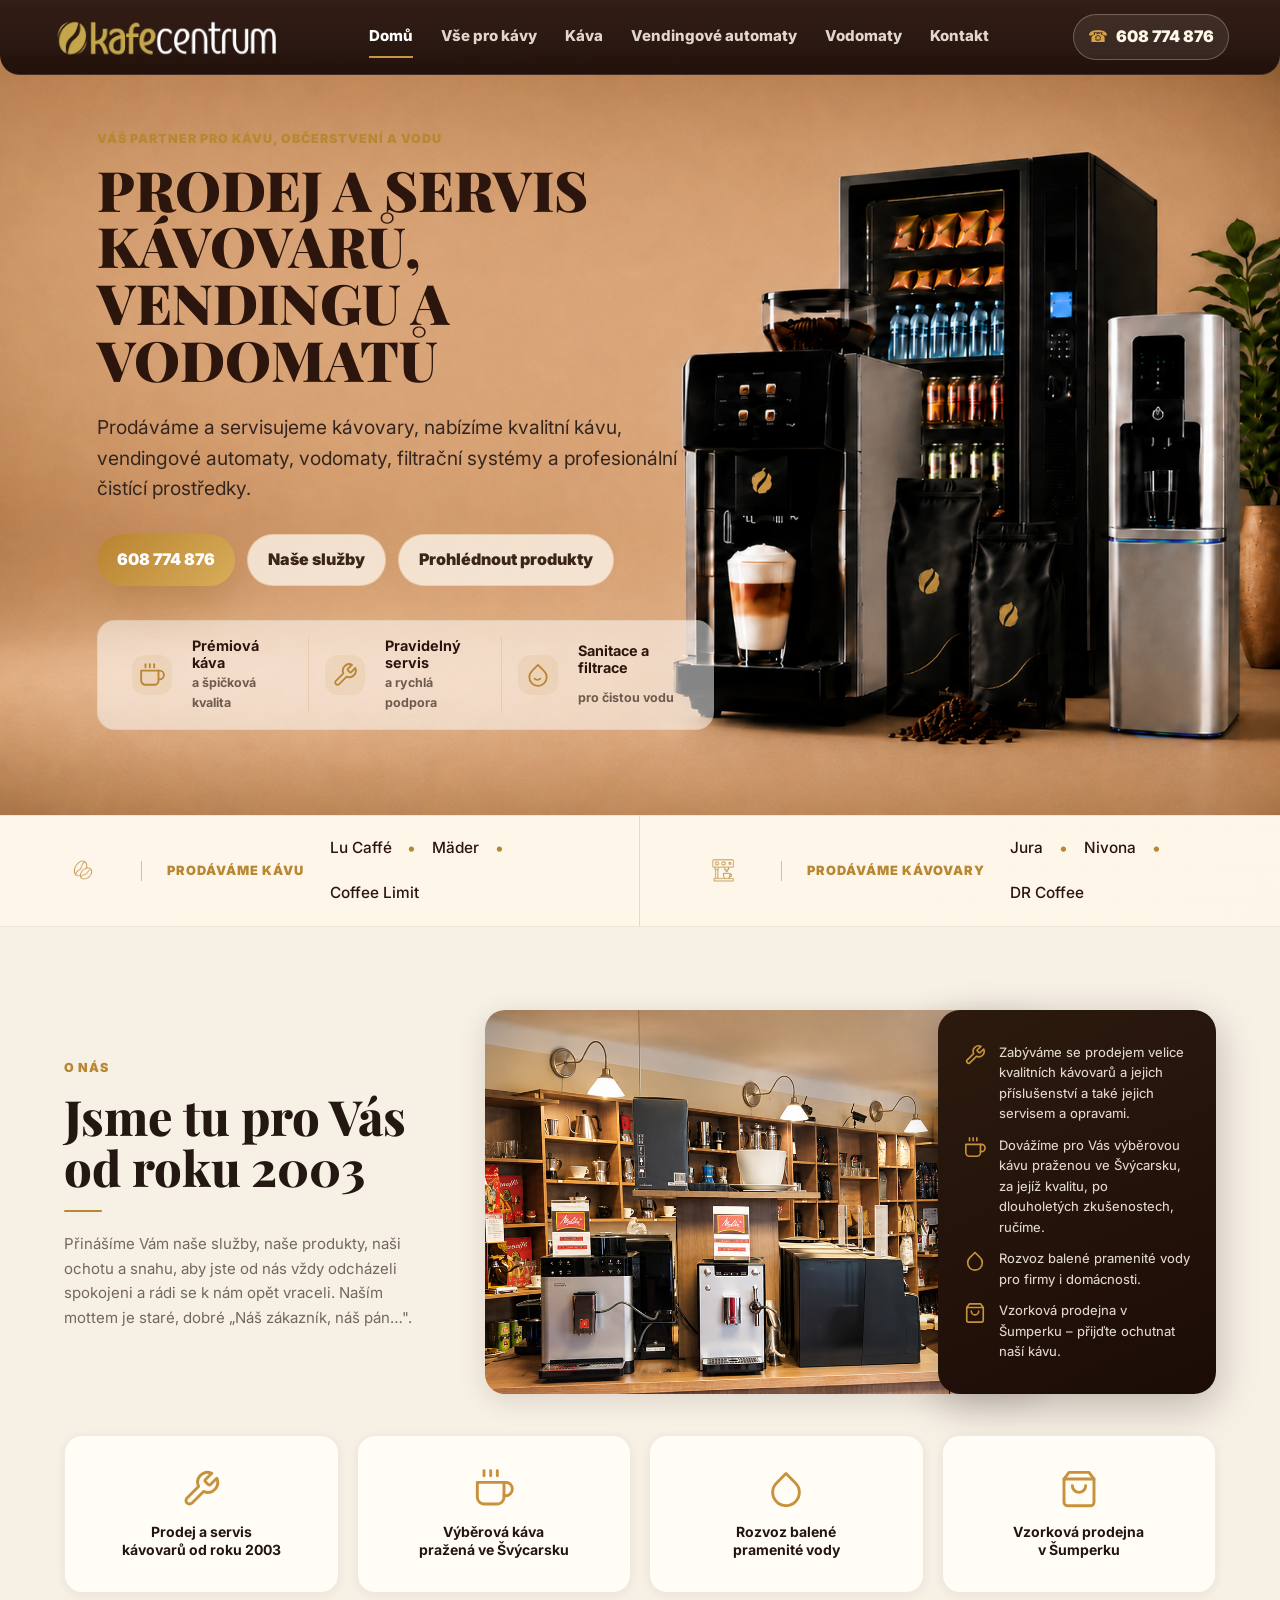
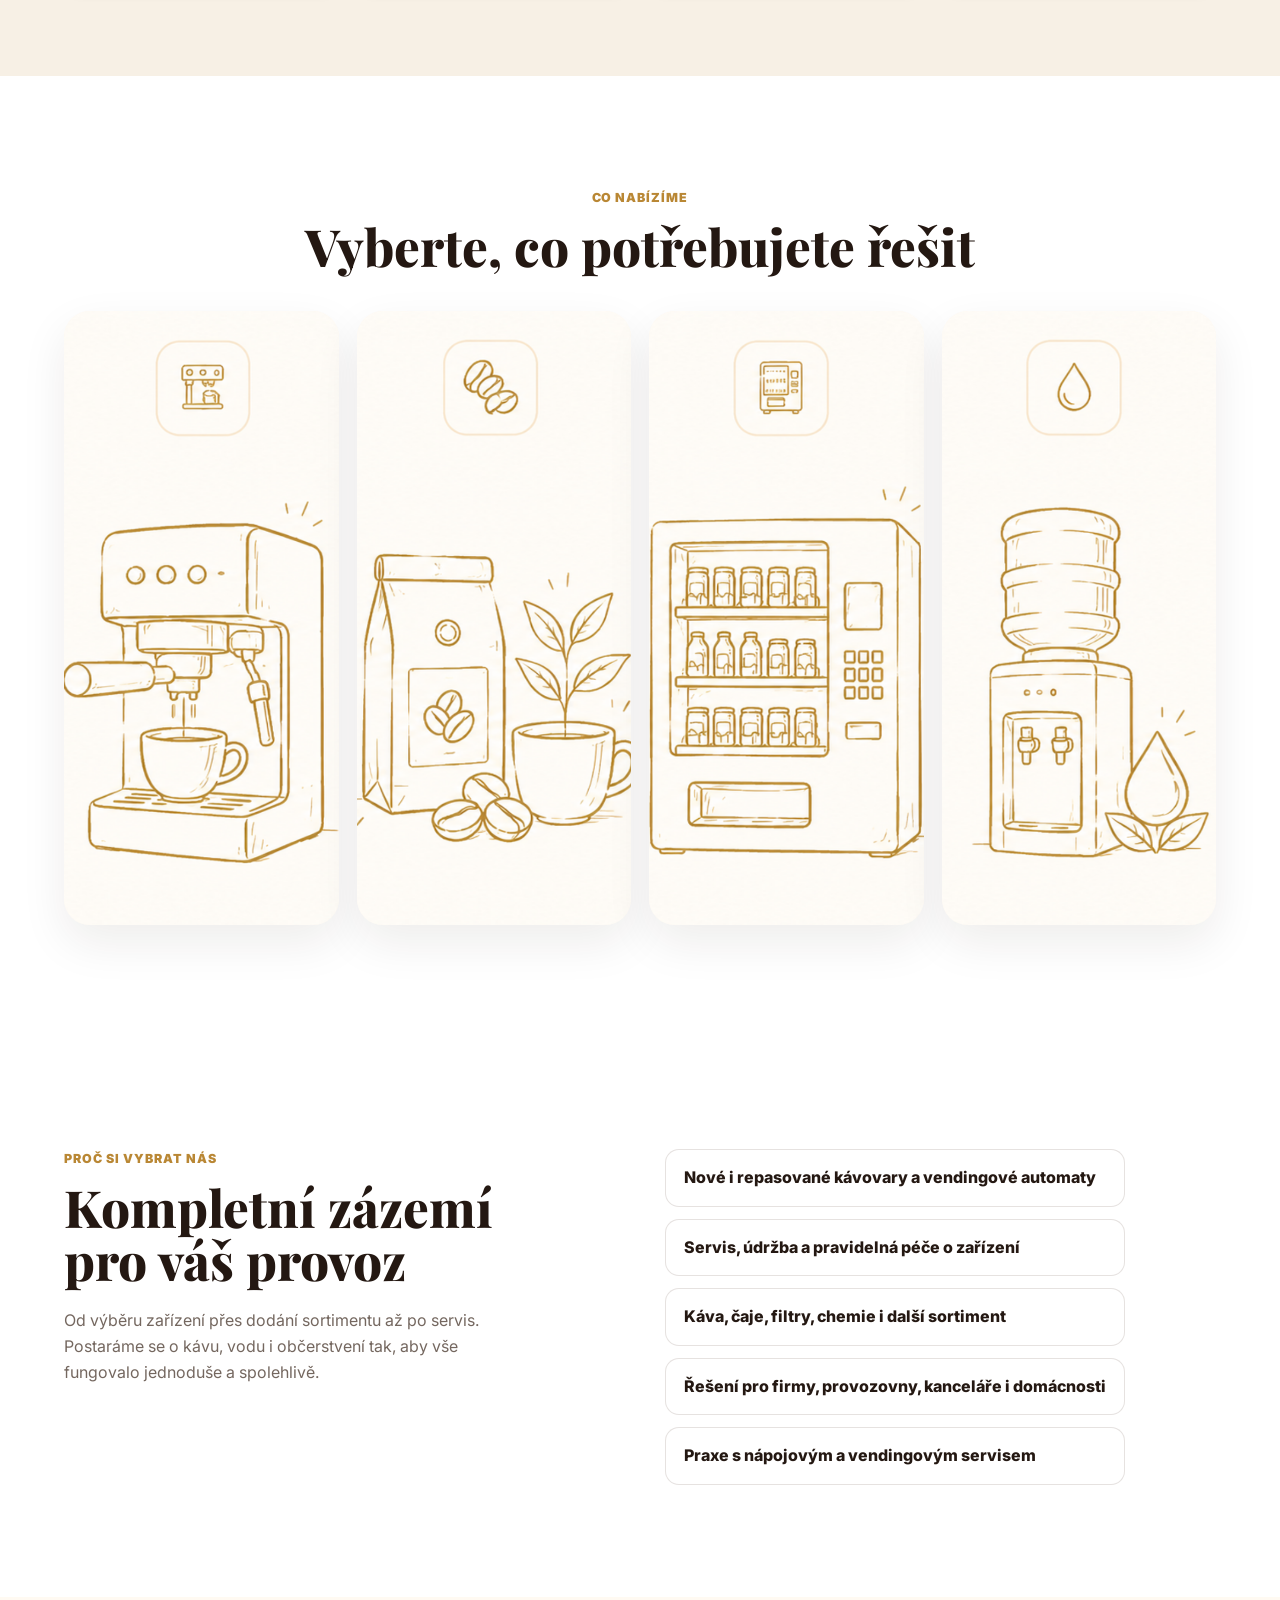
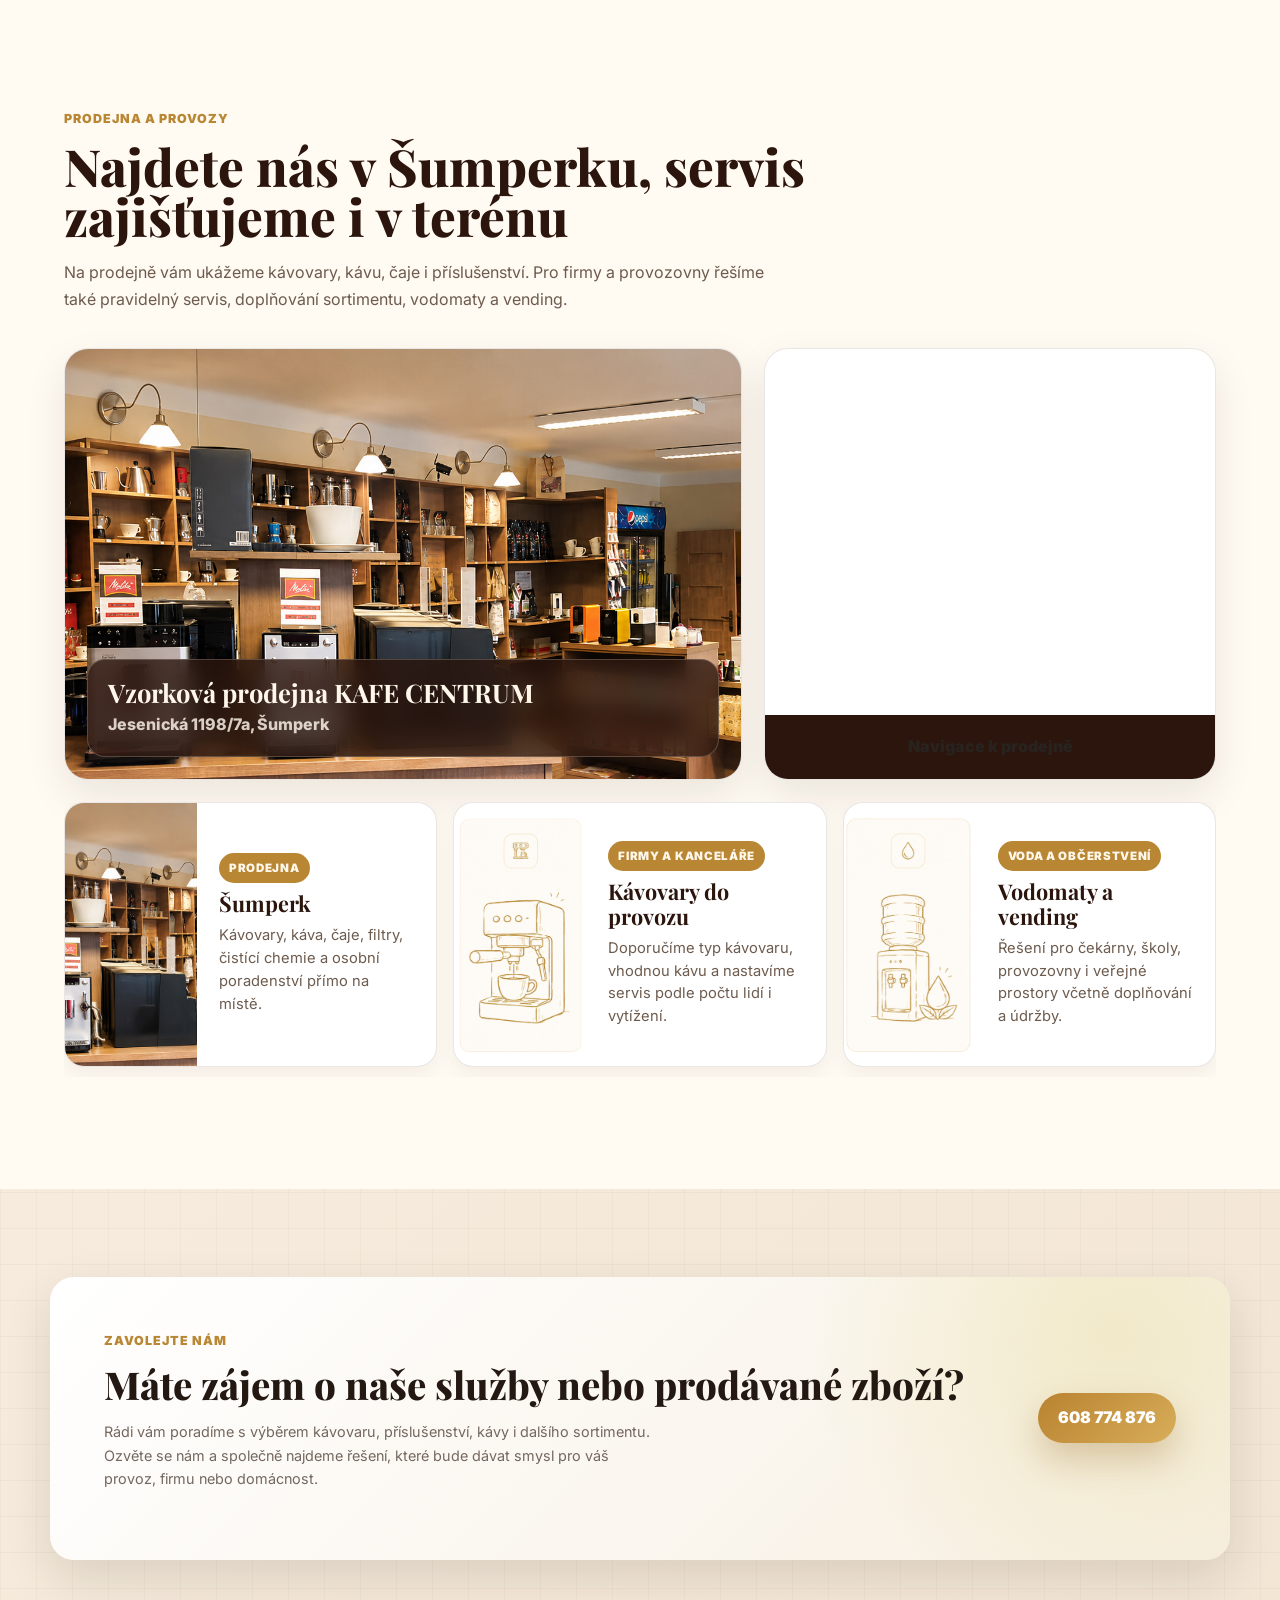
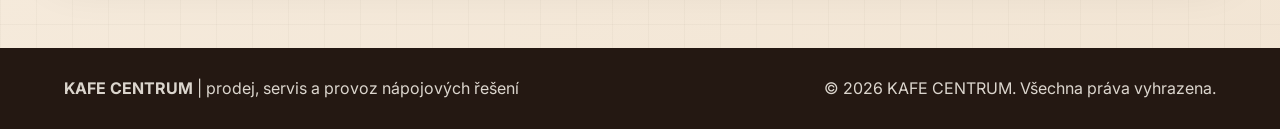
==== commit 46d4634b: "Update site sections and location info" ====
--- a/index.html
+++ b/index.html
@@ -54,17 +54,28 @@
           </div>
           <div class="kc-hero-features" aria-label="Hlavní výhody">
             <div>
-              <img class="kc-feature-icon" src="assets/feature-coffee.jpg" alt="" aria-hidden="true" />
+              <svg class="kc-feature-icon" viewBox="0 0 24 24" fill="none" stroke="currentColor" stroke-width="1.7" stroke-linecap="round" stroke-linejoin="round" aria-hidden="true">
+                <path d="M18 8h1a4 4 0 0 1 0 8h-1"/>
+                <path d="M2 8h16v9a4 4 0 0 1-4 4H6a4 4 0 0 1-4-4V8z"/>
+                <path d="M6 2v3"/>
+                <path d="M10 2v3"/>
+                <path d="M14 2v3"/>
+              </svg>
               <strong>Prémiová káva</strong>
               <small>a špičková kvalita</small>
             </div>
             <div>
-              <img class="kc-feature-icon" src="assets/feature-service.jpg" alt="" aria-hidden="true" />
+              <svg class="kc-feature-icon" viewBox="0 0 24 24" fill="none" stroke="currentColor" stroke-width="1.7" stroke-linecap="round" stroke-linejoin="round" aria-hidden="true">
+                <path d="M14.7 6.3a1 1 0 0 0 0 1.4l1.6 1.6a1 1 0 0 0 1.4 0l3.77-3.77a6 6 0 0 1-7.94 7.94l-6.91 6.91a2.12 2.12 0 0 1-3-3l6.91-6.91a6 6 0 0 1 7.94-7.94l-3.76 3.76z"/>
+              </svg>
               <strong>Pravidelný servis</strong>
               <small>a rychlá podpora</small>
             </div>
             <div>
-              <img class="kc-feature-icon" src="assets/feature-water.jpg" alt="" aria-hidden="true" />
+              <svg class="kc-feature-icon" viewBox="0 0 24 24" fill="none" stroke="currentColor" stroke-width="1.7" stroke-linecap="round" stroke-linejoin="round" aria-hidden="true">
+                <path d="M12 2.7 17.7 8.4a8 8 0 1 1-11.4 0L12 2.7z"/>
+                <path d="M8.8 15.4a3.8 3.8 0 0 0 5.4 0"/>
+              </svg>
               <strong>Sanitace a filtrace</strong>
               <small>pro čistou vodu</small>
             </div>
@@ -73,7 +84,7 @@
       </section>
 
       <section class="kc-brands-bar" aria-label="Prodáváme">
-        <button class="kc-brands-group" type="button" aria-pressed="false" data-brand-button>
+        <a class="kc-brands-group" href="kava.html#zrnkova-kava">
           <img class="kc-brands-icon" src="assets/brand-beans.png" alt="" aria-hidden="true" />
           <span class="kc-brands-label">Prodáváme kávu</span>
           <span class="kc-brands-list" aria-label="Lu Caffé, Mäder, Coffee Limit">
@@ -81,8 +92,8 @@
             <span>Mäder</span>
             <span>Coffee Limit</span>
           </span>
-        </button>
-        <button class="kc-brands-group" type="button" aria-pressed="false" data-brand-button>
+        </a>
+        <a class="kc-brands-group" href="kavovary-a-kava.html#kavovary">
           <img class="kc-brands-icon" src="assets/brand-machine.png" alt="" aria-hidden="true" />
           <span class="kc-brands-label">Prodáváme kávovary</span>
           <span class="kc-brands-list" aria-label="Jura, Nivona, DR Coffee">
@@ -90,7 +101,7 @@
             <span>Nivona</span>
             <span>DR Coffee</span>
           </span>
-        </button>
+        </a>
       </section>
 
       <section class="kc-section kc-section-cream kc-about-section" id="onas">
@@ -248,6 +259,68 @@
         </div>
       </section>
 
+      <section class="kc-section kc-store-hub" id="prodejna">
+        <div class="kc-store-hub-inner">
+          <div class="kc-store-hub-head reveal">
+            <p class="kc-kicker">Prodejna a provozy</p>
+            <h2>Najdete nás v Šumperku, servis zajišťujeme i v terénu</h2>
+            <p>
+              Na prodejně vám ukážeme kávovary, kávu, čaje i příslušenství.
+              Pro firmy a provozovny řešíme také pravidelný servis, doplňování
+              sortimentu, vodomaty a vending.
+            </p>
+          </div>
+
+          <div class="kc-store-hub-grid reveal">
+            <figure class="kc-store-photo-card">
+              <img src="assets/prodejna-kafe-centrum.png" alt="Interiér prodejny KAFE CENTRUM v Šumperku">
+              <figcaption>
+                <strong>Vzorková prodejna KAFE CENTRUM</strong>
+                <span>Jesenická 1198/7a, Šumperk</span>
+              </figcaption>
+            </figure>
+            <div class="kc-store-map-card">
+              <iframe
+                class="kc-map-frame"
+                title="Mapa prodejny KAFE CENTRUM"
+                loading="lazy"
+                referrerpolicy="no-referrer-when-downgrade"
+                src="https://www.google.com/maps?q=Jesenick%C3%A1%201198%2F7a%2C%20%C5%A0umperk&output=embed"></iframe>
+              <a class="kc-store-map-link" href="https://www.google.com/maps/dir/?api=1&destination=Jesenick%C3%A1%201198%2F7a%2C%20%C5%A0umperk" target="_blank" rel="noopener">
+                Navigace k prodejně
+              </a>
+            </div>
+          </div>
+
+          <div class="kc-location-slider reveal" aria-label="Přehled míst a služeb">
+            <article>
+              <img src="assets/prodejna-kafe-centrum.png" alt="Prodejna v Šumperku">
+              <div>
+                <span>Prodejna</span>
+                <h3>Šumperk</h3>
+                <p>Kávovary, káva, čaje, filtry, čistící chemie a osobní poradenství přímo na místě.</p>
+              </div>
+            </article>
+            <article>
+              <img src="assets/service-kavovary.png" alt="Kávovar v provozu">
+              <div>
+                <span>Firmy a kanceláře</span>
+                <h3>Kávovary do provozu</h3>
+                <p>Doporučíme typ kávovaru, vhodnou kávu a nastavíme servis podle počtu lidí i vytížení.</p>
+              </div>
+            </article>
+            <article>
+              <img src="assets/service-vodomaty.png" alt="Vodomat">
+              <div>
+                <span>Voda a občerstvení</span>
+                <h3>Vodomaty a vending</h3>
+                <p>Řešení pro čekárny, školy, provozovny i veřejné prostory včetně doplňování a údržby.</p>
+              </div>
+            </article>
+          </div>
+        </div>
+      </section>
+
       <section class="kc-cta reveal">
         <div>
           <p class="kc-kicker">Zavolejte nám</p>
--- a/style.css
+++ b/style.css
@@ -2977,6 +2977,71 @@
     linear-gradient(135deg, #ffffff, #e8f7fc);
 }
 
+.kc-water-store {
+  padding: clamp(66px, 9vw, 112px) clamp(18px, 5vw, 72px);
+  background: #f6fcff;
+}
+
+.kc-water-store-inner {
+  display: grid;
+  grid-template-columns: minmax(0, 0.82fr) minmax(0, 1.18fr);
+  gap: 24px;
+  align-items: stretch;
+  max-width: var(--max-width);
+  margin: 0 auto;
+}
+
+.kc-water-store-copy {
+  display: grid;
+  align-content: center;
+  gap: 18px;
+  padding: clamp(28px, 4vw, 46px);
+  border: 1px solid rgba(31, 111, 140, 0.14);
+  border-radius: 24px;
+  background: #ffffff;
+  box-shadow: 0 12px 32px rgba(18, 56, 74, 0.08);
+}
+
+.kc-water-store-copy h2 {
+  margin: 0;
+  color: #12384a;
+  font-family: "Playfair Display", Georgia, serif;
+  font-size: clamp(2rem, 3.5vw, 3.6rem);
+  line-height: 1.04;
+}
+
+.kc-water-store-copy p {
+  margin: 0;
+  color: #4c6570;
+  line-height: 1.68;
+}
+
+.kc-water-store-copy .kc-wh-cta-btn {
+  width: fit-content;
+  margin-top: 4px;
+  font-size: 16px;
+}
+
+.kc-water-store-media {
+  display: grid;
+  grid-template-columns: minmax(230px, 0.58fr) minmax(0, 1fr);
+  min-height: 420px;
+  overflow: hidden;
+  border: 1px solid rgba(31, 111, 140, 0.14);
+  border-radius: 24px;
+  background: #ffffff;
+  box-shadow: 0 12px 32px rgba(18, 56, 74, 0.08);
+}
+
+.kc-water-store-media img {
+  display: block;
+  width: 100%;
+  height: 100%;
+  min-height: 420px;
+  object-fit: cover;
+  object-position: center;
+}
+
 /* ── Coffee subpage ─────────────────────────────────────────────── */
 
 .kc-page-hero-coffee {
@@ -3452,6 +3517,65 @@
   color: var(--kc-muted);
 }
 
+.kc-contact-map {
+  display: grid;
+  grid-template-columns: minmax(0, 0.72fr) minmax(0, 1.28fr);
+  gap: 22px;
+  align-items: stretch;
+  max-width: var(--max-width);
+  margin: 0 auto;
+}
+
+.kc-contact-map-copy {
+  display: grid;
+  align-content: center;
+  gap: 18px;
+  padding: clamp(26px, 4vw, 42px);
+  border: 1px solid var(--kc-line);
+  border-radius: 24px;
+  background: #ffffff;
+  box-shadow: 0 12px 32px rgba(36, 24, 18, 0.08);
+}
+
+.kc-contact-map-copy h2 {
+  margin: 0;
+  color: var(--kc-brown-dark);
+  font-family: "Playfair Display", Georgia, serif;
+  font-size: clamp(2rem, 3.6vw, 3.6rem);
+  line-height: 1.04;
+}
+
+.kc-contact-map-copy p:not(.kc-kicker) {
+  margin: 0;
+  color: var(--kc-muted);
+  line-height: 1.65;
+}
+
+.kc-contact-map-copy .kc-btn {
+  width: fit-content;
+}
+
+.kc-contact-map-media {
+  display: grid;
+  grid-template-columns: minmax(0, 1fr) minmax(220px, 0.55fr);
+  gap: 0;
+  min-height: 420px;
+  overflow: hidden;
+  border: 1px solid var(--kc-line);
+  border-radius: 24px;
+  background: #ffffff;
+  box-shadow: 0 12px 32px rgba(36, 24, 18, 0.08);
+}
+
+.kc-contact-map-media img {
+  display: block;
+  width: 100%;
+  height: 100%;
+  min-height: 420px;
+  object-fit: cover;
+  object-position: center;
+}
+
 .kc-form {
   display: grid;
   grid-template-columns: repeat(2, minmax(0, 1fr));
@@ -3555,7 +3679,7 @@
   align-items: center;
   min-height: min(760px, calc(100vh - 78px));
   padding-top: clamp(46px, 5vw, 72px);
-  padding-bottom: 0;
+  padding-bottom: clamp(34px, 4vw, 58px);
   background: url("assets/hero-uvod.png") center right / cover no-repeat;
   overflow: hidden;
 }
@@ -3605,6 +3729,7 @@
   gap: 0;
   width: min(100%, 690px);
   margin-top: clamp(22px, 3vw, 34px);
+  margin-bottom: clamp(12px, 2vw, 24px);
   padding: 16px 18px;
   border: 1px solid rgba(185, 131, 49, 0.12);
   border-radius: 18px;
@@ -3630,8 +3755,12 @@
   grid-row: span 2;
   width: 40px;
   height: 40px;
-  object-fit: contain;
   display: block;
+  box-sizing: border-box;
+  padding: 7px;
+  border-radius: 13px;
+  color: #b98734;
+  background: rgba(185, 135, 52, 0.1);
 }
 
 .kc-hero-features strong,
@@ -3834,6 +3963,7 @@
   background: transparent;
   cursor: pointer;
   text-align: left;
+  text-decoration: none;
   transition: background 0.2s ease, color 0.2s ease, box-shadow 0.2s ease, transform 0.16s ease;
 }
 
@@ -3936,6 +4066,183 @@
 .kc-brands-group.is-active .kc-brands-list span::after,
 .kc-brands-group[aria-pressed="true"] .kc-brands-list span::after {
   color: #d8ad59;
+}
+
+.kc-store-hub {
+  background: #fffaf2;
+}
+
+.kc-store-hub-inner {
+  max-width: var(--max-width);
+  margin: 0 auto;
+}
+
+.kc-store-hub-head {
+  max-width: 820px;
+  margin-bottom: 34px;
+}
+
+.kc-store-hub-head h2 {
+  margin-bottom: 18px;
+  color: #2b150d;
+  font-size: clamp(2.15rem, 4vw, 4rem);
+}
+
+.kc-store-hub-head p:not(.kc-kicker) {
+  max-width: 700px;
+  color: #6d5b4e;
+  font-size: 1rem;
+  line-height: 1.7;
+}
+
+.kc-store-hub-grid {
+  display: grid;
+  grid-template-columns: minmax(0, 1.2fr) minmax(360px, 0.8fr);
+  gap: 22px;
+  align-items: stretch;
+}
+
+.kc-store-photo-card,
+.kc-store-map-card {
+  position: relative;
+  min-height: 430px;
+  margin: 0;
+  overflow: hidden;
+  border: 1px solid rgba(77, 52, 39, 0.12);
+  border-radius: 24px;
+  background: #ffffff;
+  box-shadow: 0 16px 42px rgba(36, 20, 15, 0.09);
+}
+
+.kc-store-photo-card img {
+  display: block;
+  width: 100%;
+  height: 100%;
+  min-height: 430px;
+  object-fit: cover;
+  object-position: center;
+}
+
+.kc-store-photo-card figcaption {
+  position: absolute;
+  left: 22px;
+  right: 22px;
+  bottom: 22px;
+  display: grid;
+  gap: 6px;
+  padding: 18px 20px;
+  border: 1px solid rgba(255, 247, 234, 0.2);
+  border-radius: 18px;
+  color: #fff7ea;
+  background: rgba(43, 21, 13, 0.78);
+  backdrop-filter: blur(12px);
+}
+
+.kc-store-photo-card strong {
+  font-family: "Playfair Display", Georgia, serif;
+  font-size: clamp(1.2rem, 2vw, 1.7rem);
+  line-height: 1.1;
+}
+
+.kc-store-photo-card span {
+  color: rgba(255, 247, 234, 0.82);
+  font-weight: 800;
+}
+
+.kc-store-map-card {
+  display: grid;
+  grid-template-rows: 1fr auto;
+}
+
+.kc-map-frame {
+  display: block;
+  width: 100%;
+  height: 100%;
+  min-height: 320px;
+  border: 0;
+}
+
+.kc-store-map-link {
+  display: flex;
+  align-items: center;
+  justify-content: center;
+  min-height: 64px;
+  padding: 16px 22px;
+  color: #fff7ea;
+  background: #2b150d;
+  font-weight: 900;
+  text-decoration: none;
+  transition: background 0.2s ease;
+}
+
+.kc-store-map-link:hover {
+  background: #4d3427;
+}
+
+.kc-location-slider {
+  display: grid;
+  grid-auto-columns: minmax(300px, 1fr);
+  grid-auto-flow: column;
+  gap: 16px;
+  margin-top: 22px;
+  overflow-x: auto;
+  overscroll-behavior-x: contain;
+  padding-bottom: 10px;
+  scroll-snap-type: x mandatory;
+  scrollbar-width: thin;
+}
+
+.kc-location-slider article {
+  display: grid;
+  grid-template-columns: 132px minmax(0, 1fr);
+  min-width: 0;
+  overflow: hidden;
+  border: 1px solid rgba(77, 52, 39, 0.12);
+  border-radius: 20px;
+  background: #ffffff;
+  box-shadow: 0 8px 24px rgba(36, 20, 15, 0.06);
+  scroll-snap-align: start;
+}
+
+.kc-location-slider img {
+  width: 100%;
+  height: 100%;
+  min-height: 190px;
+  object-fit: cover;
+}
+
+.kc-location-slider div {
+  display: grid;
+  gap: 8px;
+  align-content: center;
+  padding: 22px;
+}
+
+.kc-location-slider span {
+  width: fit-content;
+  padding: 6px 10px;
+  border-radius: 999px;
+  color: #fff7ea;
+  background: #b98734;
+  font-size: 0.72rem;
+  font-weight: 900;
+  letter-spacing: 0.06em;
+  text-transform: uppercase;
+}
+
+.kc-location-slider h3 {
+  margin: 0;
+  color: #2b150d;
+  font-family: "Playfair Display", Georgia, serif;
+  font-size: 1.35rem;
+  line-height: 1.15;
+}
+
+.kc-location-slider p {
+  margin: 0;
+  color: #6d5b4e;
+  font-size: 0.92rem;
+  line-height: 1.55;
 }
 
 .kc-section-services {
@@ -4218,6 +4525,23 @@
     padding-left: 14px;
   }
 
+  .kc-store-hub-grid,
+  .kc-contact-map,
+  .kc-water-store-inner {
+    grid-template-columns: 1fr;
+  }
+
+  .kc-store-map-card,
+  .kc-store-photo-card,
+  .kc-water-store-media,
+  .kc-contact-map-media {
+    min-height: 360px;
+  }
+
+  .kc-location-slider {
+    grid-auto-columns: minmax(280px, 82vw);
+  }
+
   .kc-store-preview {
     padding-top: 15px;
   }
@@ -4286,6 +4610,8 @@
   .kc-split,
   .kc-about-layout,
   .kc-contact-layout,
+  .kc-contact-map,
+  .kc-water-store-inner,
   .kc-cta {
     grid-template-columns: 1fr;
   }
@@ -4362,6 +4688,16 @@
     min-height: 320px;
   }
 
+  .kc-contact-map-media,
+  .kc-water-store-media {
+    grid-template-columns: 1fr;
+  }
+
+  .kc-contact-map-media img,
+  .kc-water-store-media img {
+    min-height: 260px;
+  }
+
   .kc-trusted,
   .kc-trusted div {
     grid-template-columns: 1fr;
@@ -4484,6 +4820,36 @@
     padding-top: 42px;
     min-height: auto;
     background: url("assets/hero-uvod.png") center bottom / cover no-repeat;
+  }
+
+  .kc-store-hub-head h2 {
+    font-size: clamp(2rem, 10vw, 3rem);
+  }
+
+  .kc-store-photo-card,
+  .kc-store-photo-card img,
+  .kc-store-map-card {
+    min-height: 310px;
+  }
+
+  .kc-store-photo-card figcaption {
+    left: 14px;
+    right: 14px;
+    bottom: 14px;
+    padding: 14px 16px;
+    border-radius: 14px;
+  }
+
+  .kc-location-slider {
+    grid-auto-columns: minmax(260px, 88vw);
+  }
+
+  .kc-location-slider article {
+    grid-template-columns: 1fr;
+  }
+
+  .kc-location-slider img {
+    min-height: 165px;
   }
 
   .kc-actions,
@@ -4692,7 +5058,9 @@
   padding: 0;
   margin-top: -78px;
   min-height: 100vh;
-  background: url("assets/hero-kavservis.png") center top / cover no-repeat;
+  background:
+    linear-gradient(90deg, rgba(251, 245, 234, 0.97) 0%, rgba(251, 245, 234, 0.88) 34%, rgba(251, 245, 234, 0.5) 58%, rgba(251, 245, 234, 0.18) 100%),
+    url("assets/repasovanefoto.png") center right / cover no-repeat;
   background-color: #fbf5ea;
 }
 
@@ -5287,7 +5655,7 @@
 
 .kc-pb-cards {
   display: grid;
-  grid-template-columns: repeat(3, 1fr);
+  grid-template-columns: repeat(4, 1fr);
   gap: 24px;
 }
 
@@ -5325,6 +5693,18 @@
   object-fit: contain;
 }
 
+.kc-pb-text-logo {
+  display: inline-flex;
+  align-items: center;
+  justify-content: center;
+  min-height: 88px;
+  color: #24110b;
+  font-family: "Playfair Display", Georgia, serif;
+  font-size: clamp(2.6rem, 3.5vw, 4.3rem);
+  font-weight: 900;
+  letter-spacing: 0.02em;
+}
+
 .kc-pb-card-divider {
   width: 48px;
   height: 1.5px;
@@ -5339,6 +5719,112 @@
   color: #5f4d43;
   font-size: 17px;
   line-height: 1.6;
+}
+
+.kc-machine-types {
+  display: grid;
+  gap: 30px;
+  padding: clamp(32px, 4vw, 46px);
+  border: 1px solid rgba(60, 35, 20, 0.09);
+  border-radius: 28px;
+  background:
+    radial-gradient(circle at 92% 8%, rgba(192, 137, 30, 0.14), transparent 28%),
+    #fffaf2;
+}
+
+.kc-machine-types-head {
+  max-width: 820px;
+}
+
+.kc-machine-types-head h2 {
+  margin: 0 0 16px;
+  color: #2a1812;
+  font-family: "Playfair Display", Georgia, serif;
+  font-size: clamp(2rem, 3.8vw, 4rem);
+  line-height: 1.02;
+}
+
+.kc-machine-types-head p {
+  margin: 0;
+  max-width: 760px;
+  color: #5f4d43;
+  font-size: 17px;
+  line-height: 1.65;
+}
+
+.kc-machine-type-grid {
+  display: grid;
+  grid-template-columns: repeat(4, minmax(0, 1fr));
+  gap: 18px;
+}
+
+.kc-machine-type-card {
+  display: grid;
+  gap: 12px;
+  align-content: start;
+  min-height: 100%;
+  padding: 24px 22px;
+  border: 1px solid rgba(60, 35, 20, 0.09);
+  border-radius: 20px;
+  background: #ffffff;
+  box-shadow: 0 10px 28px rgba(42, 24, 18, 0.06);
+}
+
+.kc-machine-type-icon {
+  display: inline-flex;
+  align-items: center;
+  justify-content: center;
+  width: 52px;
+  height: 52px;
+  border-radius: 16px;
+  color: #c0891e;
+  background: rgba(192, 137, 30, 0.1);
+  border: 1px solid rgba(192, 137, 30, 0.18);
+}
+
+.kc-machine-type-card span {
+  color: #c0891e;
+  font-size: 0.76rem;
+  font-weight: 900;
+  letter-spacing: 0.1em;
+  text-transform: uppercase;
+}
+
+.kc-machine-type-card h3 {
+  margin: 0;
+  color: #2a1812;
+  font-family: "Playfair Display", Georgia, serif;
+  font-size: 1.45rem;
+  line-height: 1.12;
+}
+
+.kc-machine-type-card p {
+  margin: 0;
+  color: #5f4d43;
+  font-size: 0.95rem;
+  line-height: 1.58;
+}
+
+.kc-machine-type-card a {
+  display: inline-flex;
+  align-items: center;
+  justify-content: center;
+  width: fit-content;
+  min-height: 42px;
+  margin-top: auto;
+  padding: 0 16px;
+  border-radius: 999px;
+  color: #2a1812;
+  background: rgba(192, 137, 30, 0.14);
+  font-size: 0.86rem;
+  font-weight: 900;
+  text-decoration: none;
+  transition: background 0.2s ease, transform 0.2s ease;
+}
+
+.kc-machine-type-card a:hover {
+  background: rgba(192, 137, 30, 0.24);
+  transform: translateY(-1px);
 }
 
 /* ── Part 3: Dark CTA block ────────────────────────────────────── */
@@ -5483,6 +5969,10 @@
     max-height: 340px;
   }
 
+  .kc-machine-type-grid {
+    grid-template-columns: repeat(2, 1fr);
+  }
+
   .kc-pb-cta {
     grid-template-columns: 1fr;
     min-height: auto;
@@ -5499,12 +5989,6 @@
     grid-template-columns: repeat(2, 1fr);
     gap: 18px;
   }
-
-  .kc-pb-card:nth-child(3) {
-    grid-column: 1 / -1;
-    max-width: calc(50% - 9px);
-    margin: 0 auto;
-  }
 }
 
 @media (max-width: 640px) {
@@ -5516,14 +6000,17 @@
     grid-template-columns: 1fr;
   }
 
-  .kc-pb-card:nth-child(3) {
-    grid-column: auto;
-    max-width: none;
-    margin: 0;
-  }
-
   .kc-pb-card {
     padding: 32px 22px;
+  }
+
+  .kc-machine-types {
+    padding: 28px 20px;
+    border-radius: 22px;
+  }
+
+  .kc-machine-type-grid {
+    grid-template-columns: 1fr;
   }
 
   .kc-pb-btns {
@@ -6646,21 +7133,43 @@
 /* ── Hero wrapper ────────────────────────────────────────────── */
 
 .kc-vnd-hero {
-  padding: 0 clamp(18px, 5vw, 72px);
-  min-height: min(820px, calc(100vh - 78px));
-  display: flex;
-  align-items: flex-start;
+  --kc-vnd-nav-overlap: 75px;
+  position: relative;
+  min-height: clamp(720px, 100svh, 820px);
+  margin-top: calc(var(--kc-vnd-nav-overlap) * -1);
+  padding: 0;
+  display: flex;
+  align-items: stretch;
+  overflow: hidden;
+  isolation: isolate;
+  background:
+    linear-gradient(180deg, rgba(10, 12, 13, 0.16), rgba(10, 12, 13, 0.48)),
+    linear-gradient(90deg, rgba(10, 12, 13, 0.92) 0%, rgba(10, 12, 13, 0.78) 35%, rgba(10, 12, 13, 0.35) 62%, rgba(10, 12, 13, 0.1) 100%),
+    url("assets/vending-hero-background.png") center right / cover no-repeat;
+}
+
+.kc-vnd-hero::after {
+  position: absolute;
+  inset: auto 0 0;
+  z-index: 0;
+  height: 34%;
+  content: "";
+  pointer-events: none;
+  background: linear-gradient(180deg, rgba(10, 12, 13, 0), rgba(10, 12, 13, 0.54));
 }
 
 .kc-vnd-hero-inner {
-  max-width: 1380px;
+  position: relative;
+  z-index: 1;
+  max-width: 1420px;
   margin: 0 auto;
   width: 100%;
   display: grid;
-  grid-template-columns: 48fr 52fr;
-  gap: clamp(40px, 5.5vw, 88px);
-  align-items: center;
-  padding: 81px 0;
+  grid-template-columns: minmax(0, 620px) minmax(300px, 1fr);
+  gap: clamp(44px, 6vw, 96px);
+  align-items: center;
+  min-height: inherit;
+  padding: calc(clamp(78px, 6vw, 90px) + var(--kc-vnd-nav-overlap)) clamp(64px, 6vw, 96px) clamp(78px, 6vw, 90px);
 }
 
 /* ── LEFT ────────────────────────────────────────────────────── */
@@ -6669,6 +7178,7 @@
   display: flex;
   flex-direction: column;
   align-items: flex-start;
+  max-width: 620px;
 }
 
 /* Label */
@@ -6676,21 +7186,21 @@
 .kc-vnd-label-row {
   display: flex;
   flex-direction: column;
-  gap: 10px;
+  gap: 14px;
   margin-bottom: 28px;
 }
 
 .kc-vnd-label-text {
-  color: #24140f;
+  color: #c69236;
   font-size: 15px;
   font-weight: 800;
-  letter-spacing: 0.10em;
+  letter-spacing: 0.12em;
   text-transform: uppercase;
 }
 
 .kc-vnd-label-line {
   display: block;
-  width: 200px;
+  width: 150px;
   height: 2px;
   background: #c69236;
   border-radius: 2px;
@@ -6699,23 +7209,26 @@
 /* Heading */
 
 .kc-vnd-heading {
-  margin: 0 0 28px;
-  color: #24140f;
+  margin: 0;
+  max-width: 620px;
+  color: #f7f2e8;
   font-family: "Playfair Display", Georgia, serif;
-  font-size: clamp(3rem, 5.8vw, 5.4rem);
+  font-size: clamp(4.5rem, 5.4vw, 5.2rem);
   font-weight: 800;
-  line-height: 1.04;
-  letter-spacing: -0.02em;
+  line-height: 0.98;
+  letter-spacing: 0;
+  text-shadow: none;
+  text-transform: none;
 }
 
 /* Lead */
 
 .kc-vnd-lead {
-  margin: 0 0 32px;
-  color: #6b5a50;
-  font-size: clamp(16px, 1.4vw, 19px);
-  line-height: 1.7;
-  max-width: 520px;
+  margin: 28px 0 0;
+  color: rgba(247, 242, 232, 0.78);
+  font-size: clamp(18px, 1.35vw, 20px);
+  line-height: 1.65;
+  max-width: 560px;
 }
 
 /* Benefit pills */
@@ -6724,22 +7237,22 @@
   display: flex;
   flex-wrap: wrap;
   gap: 10px;
-  margin-bottom: 44px;
+  margin-top: 34px;
 }
 
 .kc-vnd-pill {
   display: inline-flex;
   align-items: center;
   gap: 9px;
-  padding: 13px 18px;
-  background: rgba(255, 250, 242, 0.85);
-  border: 1px solid rgba(80, 50, 30, 0.09);
-  border-radius: 14px;
-  box-shadow: 0 2px 8px rgba(40, 20, 10, 0.06);
-  color: #24140f;
+  padding: 11px 14px;
+  background: rgba(255, 255, 255, 0.06);
+  border: 1px solid rgba(255, 255, 255, 0.14);
+  border-radius: 999px;
+  color: #f7f2e8;
   font-size: 14px;
   font-weight: 700;
   white-space: nowrap;
+  backdrop-filter: blur(8px);
 }
 
 .kc-vnd-pill svg {
@@ -6747,55 +7260,74 @@
   flex-shrink: 0;
 }
 
-/* CTA button */
+/* CTA buttons */
+
+.kc-vnd-actions {
+  display: flex;
+  flex-wrap: wrap;
+  gap: 14px;
+  margin-top: 42px;
+}
 
 .kc-vnd-cta {
   display: inline-flex;
   align-items: center;
+  justify-content: center;
   gap: 10px;
-  padding: 20px 30px;
-  background: #24140f;
+  min-height: 58px;
+  padding: 18px 30px;
+  border: 1px solid transparent;
   border-radius: 16px;
   font-family: "Inter", system-ui, sans-serif;
-  font-size: 17px;
+  font-size: 16px;
   font-weight: 800;
   text-decoration: none;
-  transition: background 0.2s ease, transform 0.2s ease, box-shadow 0.2s ease;
-  box-shadow: 0 8px 24px rgba(36, 20, 15, 0.28);
-}
-
-.kc-site .kc-vnd-cta {
-  color: #c69236;
+  transition: background 0.2s ease, border-color 0.2s ease, color 0.2s ease, transform 0.2s ease, box-shadow 0.2s ease;
+}
+
+.kc-vnd-cta-primary {
+  color: #111315;
+  background: linear-gradient(135deg, #d7a247, #c69236);
+  box-shadow: 0 14px 32px rgba(198, 146, 54, 0.28);
+}
+
+.kc-vnd-cta-secondary {
+  color: #f7f2e8;
+  border-color: rgba(255, 255, 255, 0.25);
+  background: rgba(17, 19, 21, 0.34);
+  box-shadow: none;
+  backdrop-filter: blur(8px);
+}
+
+.kc-site.kc-vending-page .kc-vnd-hero .kc-vnd-cta-primary {
+  color: #111315;
+}
+
+.kc-site.kc-vending-page .kc-vnd-hero .kc-vnd-cta-secondary {
+  color: #f7f2e8;
 }
 
 .kc-vnd-cta:hover {
-  background: #3a2418;
   transform: translateY(-2px);
-  box-shadow: 0 12px 32px rgba(36, 20, 15, 0.34);
+}
+
+.kc-vnd-cta-primary:hover {
+  background: linear-gradient(135deg, #e2b65f, #cf9d44);
+  box-shadow: 0 18px 36px rgba(198, 146, 54, 0.34);
+}
+
+.kc-vnd-cta-secondary:hover {
+  border-color: rgba(198, 146, 54, 0.64);
+  background: rgba(255, 255, 255, 0.08);
 }
 
 /* ── RIGHT: photo + floating cards ──────────────────────────── */
 
 .kc-vnd-right {
-  display: flex;
-  justify-content: flex-end;
-}
-
-.kc-vnd-photo-wrap {
   position: relative;
-  width: 100%;
-  max-width: 640px;
-}
-
-.kc-vnd-photo {
   display: block;
-  width: 100%;
-  height: clamp(480px, 55vw, 720px);
-  object-fit: cover;
-  object-position: center;
-  border-radius: 32px;
-  box-shadow: 0 28px 64px rgba(36, 20, 15, 0.18);
-  background: #e8ddd0;
+  min-height: 520px;
+  pointer-events: none;
 }
 
 /* Floating cards */
@@ -6806,21 +7338,23 @@
   align-items: center;
   gap: 14px;
   padding: 16px 20px;
-  background: #fffaf2;
+  width: 230px;
+  color: #111315;
+  background: rgba(255, 255, 255, 0.92);
+  border: 1px solid rgba(255, 255, 255, 0.34);
   border-radius: 20px;
-  box-shadow: 0 12px 32px rgba(36, 20, 15, 0.14);
-  width: 230px;
+  box-shadow: 0 18px 42px rgba(0, 0, 0, 0.22);
   pointer-events: none;
 }
 
 .kc-vnd-float-1 {
-  left: -20px;
-  top: 38%;
+  right: clamp(120px, 12vw, 210px);
+  top: 40%;
 }
 
 .kc-vnd-float-2 {
-  left: 24px;
-  top: calc(38% + 100px);
+  right: clamp(32px, 5vw, 84px);
+  bottom: 18%;
 }
 
 .kc-vnd-float-icon {
@@ -6834,7 +7368,7 @@
 }
 
 .kc-vnd-float-icon-dark {
-  background: #24140f;
+  background: #111315;
   color: #c69236;
 }
 
@@ -6845,16 +7379,16 @@
 
 .kc-vnd-float-text strong {
   display: block;
-  color: #24140f;
+  color: #111315;
   font-size: 16px;
-  font-weight: 700;
+  font-weight: 800;
   line-height: 1.2;
   margin-bottom: 3px;
 }
 
 .kc-vnd-float-text p {
   margin: 0;
-  color: #6b5a50;
+  color: #4e5358;
   font-size: 13px;
   line-height: 1.4;
 }
@@ -6862,30 +7396,31 @@
 /* ── Responsive: tablet ─────────────────────────────────────── */
 
 @media (max-width: 1040px) {
+  .kc-vnd-hero {
+    --kc-vnd-nav-overlap: 75px;
+    min-height: 720px;
+    background:
+      linear-gradient(180deg, rgba(10, 12, 13, 0.2), rgba(10, 12, 13, 0.58)),
+      linear-gradient(90deg, rgba(10, 12, 13, 0.94) 0%, rgba(10, 12, 13, 0.82) 48%, rgba(10, 12, 13, 0.28) 100%),
+      url("assets/vending-hero-background.png") center right / cover no-repeat;
+  }
+
   .kc-vnd-hero-inner {
     grid-template-columns: 1fr;
-    padding: 80px 0;
-    gap: 48px;
+    padding: calc(82px + var(--kc-vnd-nav-overlap)) clamp(32px, 6vw, 72px) 82px;
+    gap: 0;
+  }
+
+  .kc-vnd-left {
+    max-width: 600px;
+  }
+
+  .kc-vnd-heading {
+    font-size: clamp(3.625rem, 8vw, 4.25rem);
   }
 
   .kc-vnd-right {
-    justify-content: center;
-  }
-
-  .kc-vnd-photo {
-    height: clamp(360px, 60vw, 560px);
-  }
-
-  .kc-vnd-float-1 {
-    left: 12px;
-    top: auto;
-    bottom: 130px;
-  }
-
-  .kc-vnd-float-2 {
-    left: 12px;
-    top: auto;
-    bottom: 24px;
+    display: none;
   }
 }
 
@@ -6893,51 +7428,48 @@
 
 @media (max-width: 640px) {
   .kc-vnd-hero {
-    min-height: auto;
+    --kc-vnd-nav-overlap: 71px;
+    min-height: 680px;
+    background:
+      linear-gradient(180deg, rgba(10, 12, 13, 0.22), rgba(10, 12, 13, 0.62)),
+      linear-gradient(90deg, rgba(10, 12, 13, 0.94) 0%, rgba(10, 12, 13, 0.82) 58%, rgba(10, 12, 13, 0.2) 100%),
+      url("assets/vending-hero-background.png") 68% center / cover no-repeat;
   }
 
   .kc-vnd-hero-inner {
-    padding: 56px 0 48px;
-    gap: 36px;
+    padding: calc(58px + var(--kc-vnd-nav-overlap)) 20px 64px;
   }
 
   .kc-vnd-heading {
-    font-size: clamp(2.4rem, 10vw, 3rem);
+    font-size: clamp(2.625rem, 12vw, 3.125rem);
+  }
+
+  .kc-vnd-lead {
+    margin-top: 24px;
+    font-size: 16px;
+    line-height: 1.62;
   }
 
   .kc-vnd-pills {
-    flex-direction: column;
     align-items: flex-start;
+    margin-top: 28px;
+  }
+
+  .kc-vnd-pill {
+    gap: 7px;
+    padding: 10px 12px;
+    font-size: 13px;
+  }
+
+  .kc-vnd-actions {
+    width: 100%;
+    margin-top: 34px;
   }
 
   .kc-vnd-cta {
     width: 100%;
-    justify-content: center;
     padding: 18px 24px;
     font-size: 16px;
-  }
-
-  .kc-vnd-photo {
-    height: 340px;
-  }
-
-  .kc-vnd-float {
-    width: 190px;
-    padding: 12px 14px;
-    gap: 10px;
-  }
-
-  .kc-vnd-float-icon {
-    width: 38px;
-    height: 38px;
-  }
-
-  .kc-vnd-float-text strong {
-    font-size: 14px;
-  }
-
-  .kc-vnd-float-text p {
-    font-size: 12px;
   }
 }
 
@@ -7899,25 +8431,21 @@
   background-size: 48px 48px, 48px 48px, auto;
 }
 
-.kc-vending-page .kc-vnd-label-text,
 .kc-vending-page .kc-vsp-label-text,
 .kc-vending-page .kc-loc-label-text {
   color: var(--kc-vending-black);
 }
 
-.kc-vending-page .kc-vnd-label-line,
 .kc-vending-page .kc-vsp-label-line,
 .kc-vending-page .kc-loc-label-line,
 .kc-vending-page .kc-vb-label-dot {
   background: var(--kc-vending-accent);
 }
 
-.kc-vending-page .kc-vnd-heading,
 .kc-vending-page .kc-vsp-heading,
 .kc-vending-page .kc-vb-heading,
 .kc-vending-page .kc-vb-usage-heading,
 .kc-vending-page .kc-loc-heading,
-.kc-vending-page .kc-vnd-float-text strong,
 .kc-vending-page .kc-vsp-benefit-text strong,
 .kc-vending-page .kc-vsp-infocard-label,
 .kc-vending-page .kc-vsp-infoitem,
@@ -7933,8 +8461,6 @@
   text-shadow: none;
 }
 
-.kc-vending-page .kc-vnd-lead,
-.kc-vending-page .kc-vnd-float-text p,
 .kc-vending-page .kc-vsp-desc,
 .kc-vending-page .kc-vsp-benefit-text p,
 .kc-vending-page .kc-vb-text,
@@ -7946,8 +8472,6 @@
   color: var(--kc-vending-muted);
 }
 
-.kc-vending-page .kc-vnd-pill,
-.kc-vending-page .kc-vnd-float,
 .kc-vending-page .kc-vb-panel,
 .kc-vending-page .kc-vb-scard,
 .kc-vending-page .kc-vb-usage,
@@ -7970,16 +8494,11 @@
   background: #f7f8f9;
 }
 
-.kc-vending-page .kc-vnd-pill svg,
 .kc-vending-page .kc-vb-benefit svg,
 .kc-vending-page .kc-loc-badge svg {
   color: var(--kc-vending-accent);
 }
 
-.kc-vending-page .kc-vnd-pill {
-  color: var(--kc-vending-black);
-}
-
 .kc-vending-page .kc-vsp-contact-icon,
 .kc-vending-page .kc-vsp-contact-phone {
   color: #cbd5e1;
@@ -7987,8 +8506,6 @@
 
 .kc-vending-page .kc-vsp-benefit-icon,
 .kc-vending-page .kc-vsp-benefit-icon-gold,
-.kc-vending-page .kc-vnd-float-icon-dark,
-.kc-vending-page .kc-vnd-float-icon-gold,
 .kc-vending-page .kc-loc-card-icon {
   color: #f8fafc;
   background: var(--kc-vending-black);
@@ -8003,7 +8520,6 @@
   background: rgba(17, 20, 24, 0.06);
 }
 
-.kc-vending-page .kc-vnd-cta,
 .kc-vending-page .kc-vb-cta,
 .kc-vending-page .kc-vsp-cta,
 .kc-vending-page .kc-vsp-contact {
@@ -8011,13 +8527,11 @@
   box-shadow: 0 10px 26px rgba(17, 20, 24, 0.22);
 }
 
-.kc-vending-page .kc-vnd-cta:hover,
 .kc-vending-page .kc-vb-cta:hover,
 .kc-vending-page .kc-vsp-cta:hover {
   background: var(--kc-vending-deep);
 }
 
-.kc-site.kc-vending-page .kc-vnd-cta,
 .kc-site.kc-vending-page .kc-vb-cta,
 .kc-site.kc-vending-page .kc-vsp-cta {
   color: #ffffff;
@@ -8030,7 +8544,6 @@
   background: rgba(17, 20, 24, 0.06);
 }
 
-.kc-vending-page .kc-vnd-photo,
 .kc-vending-page .kc-vsp-photo-wrap,
 .kc-vending-page .kc-loc-photo-wrap {
   box-shadow: 0 18px 48px rgba(17, 20, 24, 0.13);
@@ -8720,6 +9233,134 @@
   transform: scale(1.04) translateY(-4px);
 }
 
+.kc-ct-specials {
+  padding: 0 0 92px;
+}
+
+.kc-ct-special-grid {
+  display: grid;
+  grid-template-columns: repeat(3, minmax(0, 1fr));
+  gap: 18px;
+}
+
+.kc-ct-special-card {
+  display: grid;
+  gap: 14px;
+  align-content: start;
+  min-height: 100%;
+  padding: 28px;
+  border: 1px solid rgba(60, 35, 25, 0.09);
+  border-radius: 22px;
+  background:
+    radial-gradient(circle at 88% 12%, rgba(198, 146, 54, 0.12), transparent 28%),
+    #fffaf2;
+  box-shadow: 0 4px 16px rgba(36, 20, 15, 0.06);
+}
+
+.kc-ct-special-icon {
+  display: inline-flex;
+  align-items: center;
+  justify-content: center;
+  width: 56px;
+  height: 56px;
+  border-radius: 16px;
+  color: #c69236;
+  background: rgba(198, 146, 54, 0.09);
+  border: 1px solid rgba(198, 146, 54, 0.2);
+}
+
+.kc-ct-special-card span {
+  color: #c69236;
+  font-size: 0.76rem;
+  font-weight: 900;
+  letter-spacing: 0.12em;
+  text-transform: uppercase;
+}
+
+.kc-ct-special-card h2 {
+  margin: 0;
+  color: #24140f;
+  font-family: "Playfair Display", Georgia, serif;
+  font-size: clamp(1.45rem, 2vw, 2rem);
+  line-height: 1.12;
+}
+
+.kc-ct-special-card p {
+  margin: 0;
+  color: #6b5a50;
+  font-size: 15px;
+  line-height: 1.62;
+}
+
+.kc-ct-special-card a {
+  display: inline-flex;
+  align-items: center;
+  justify-content: center;
+  width: fit-content;
+  min-height: 44px;
+  margin-top: auto;
+  padding: 0 18px;
+  border-radius: 999px;
+  color: #24140f;
+  background: rgba(198, 146, 54, 0.14);
+  font-size: 0.86rem;
+  font-weight: 900;
+  text-decoration: none;
+  transition: background 0.2s ease, transform 0.2s ease;
+}
+
+.kc-ct-special-card a:hover {
+  background: rgba(198, 146, 54, 0.24);
+  transform: translateY(-1px);
+}
+
+.kc-ct-teas {
+  padding: 0 0 92px;
+}
+
+.kc-ct-tea-panel {
+  display: grid;
+  grid-template-columns: minmax(0, 1fr) minmax(320px, 0.72fr);
+  gap: clamp(24px, 4vw, 54px);
+  align-items: center;
+  padding: clamp(30px, 5vw, 58px);
+  border-radius: 28px;
+  background:
+    radial-gradient(circle at 86% 12%, rgba(89, 128, 77, 0.18), transparent 28%),
+    linear-gradient(135deg, #24140f, #3b261a);
+  overflow: hidden;
+}
+
+.kc-ct-tea-copy h2 {
+  margin: 0 0 18px;
+  color: #f7f2e8;
+  font-family: "Playfair Display", Georgia, serif;
+  font-size: clamp(2rem, 3.6vw, 4rem);
+  line-height: 1.04;
+}
+
+.kc-ct-tea-copy p:not(.kc-ct-label) {
+  margin: 0;
+  max-width: 700px;
+  color: rgba(247, 242, 232, 0.78);
+  font-size: 17px;
+  line-height: 1.7;
+}
+
+.kc-ct-tea-list {
+  display: grid;
+  gap: 12px;
+}
+
+.kc-ct-tea-list span {
+  padding: 16px 18px;
+  border: 1px solid rgba(247, 242, 232, 0.12);
+  border-radius: 16px;
+  color: #f7f2e8;
+  background: rgba(255, 255, 255, 0.06);
+  font-weight: 900;
+}
+
 /* ── BOTTOM BOXES ────────────────────────────────────────────── */
 
 .kc-ct-bottom {
@@ -8831,6 +9472,11 @@
     margin: 0 auto;
   }
 
+  .kc-ct-special-grid,
+  .kc-ct-tea-panel {
+    grid-template-columns: 1fr;
+  }
+
   .kc-ct-bottom-grid {
     grid-template-columns: 1fr;
   }
@@ -8866,6 +9512,16 @@
     flex: none;
     padding: 16px;
     min-height: 200px;
+  }
+
+  .kc-ct-special-grid {
+    gap: 14px;
+  }
+
+  .kc-ct-special-card,
+  .kc-ct-tea-panel {
+    padding: 24px 20px;
+    border-radius: 20px;
   }
 
   .kc-ct-box-store {
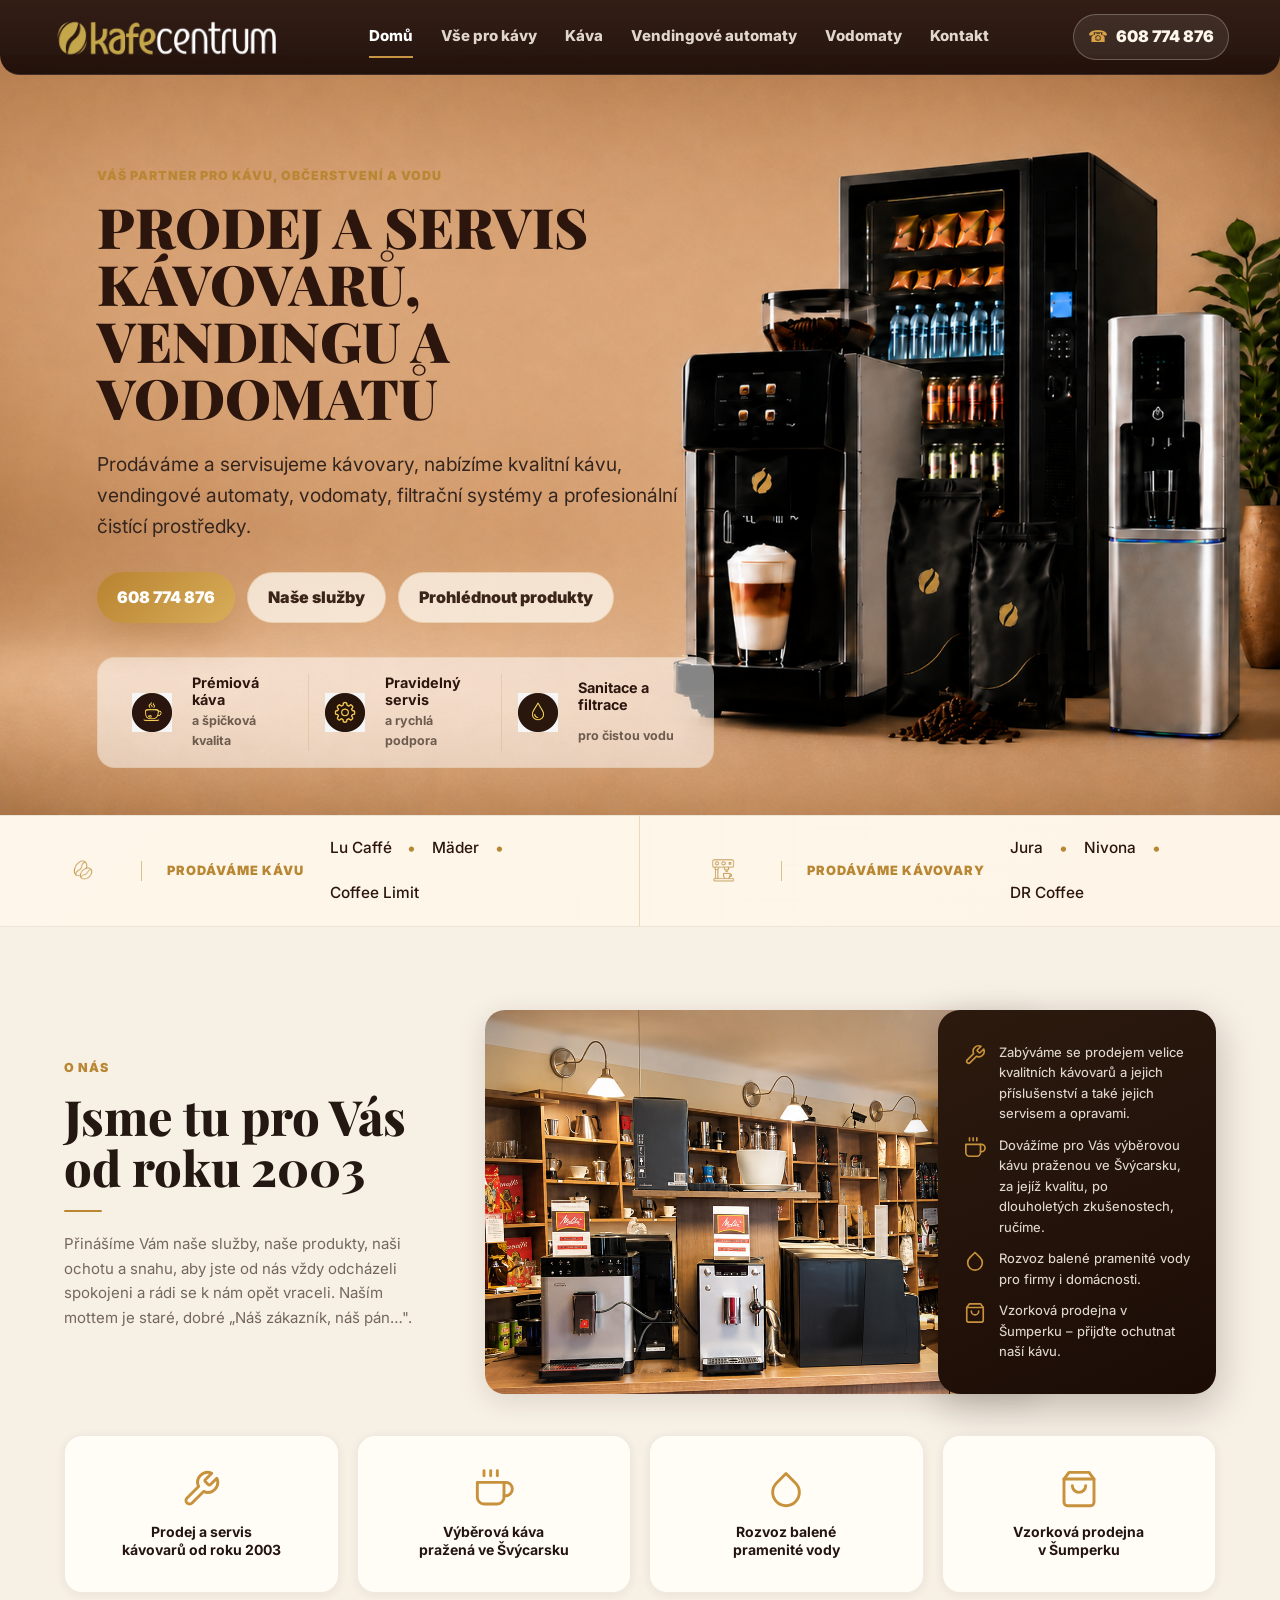
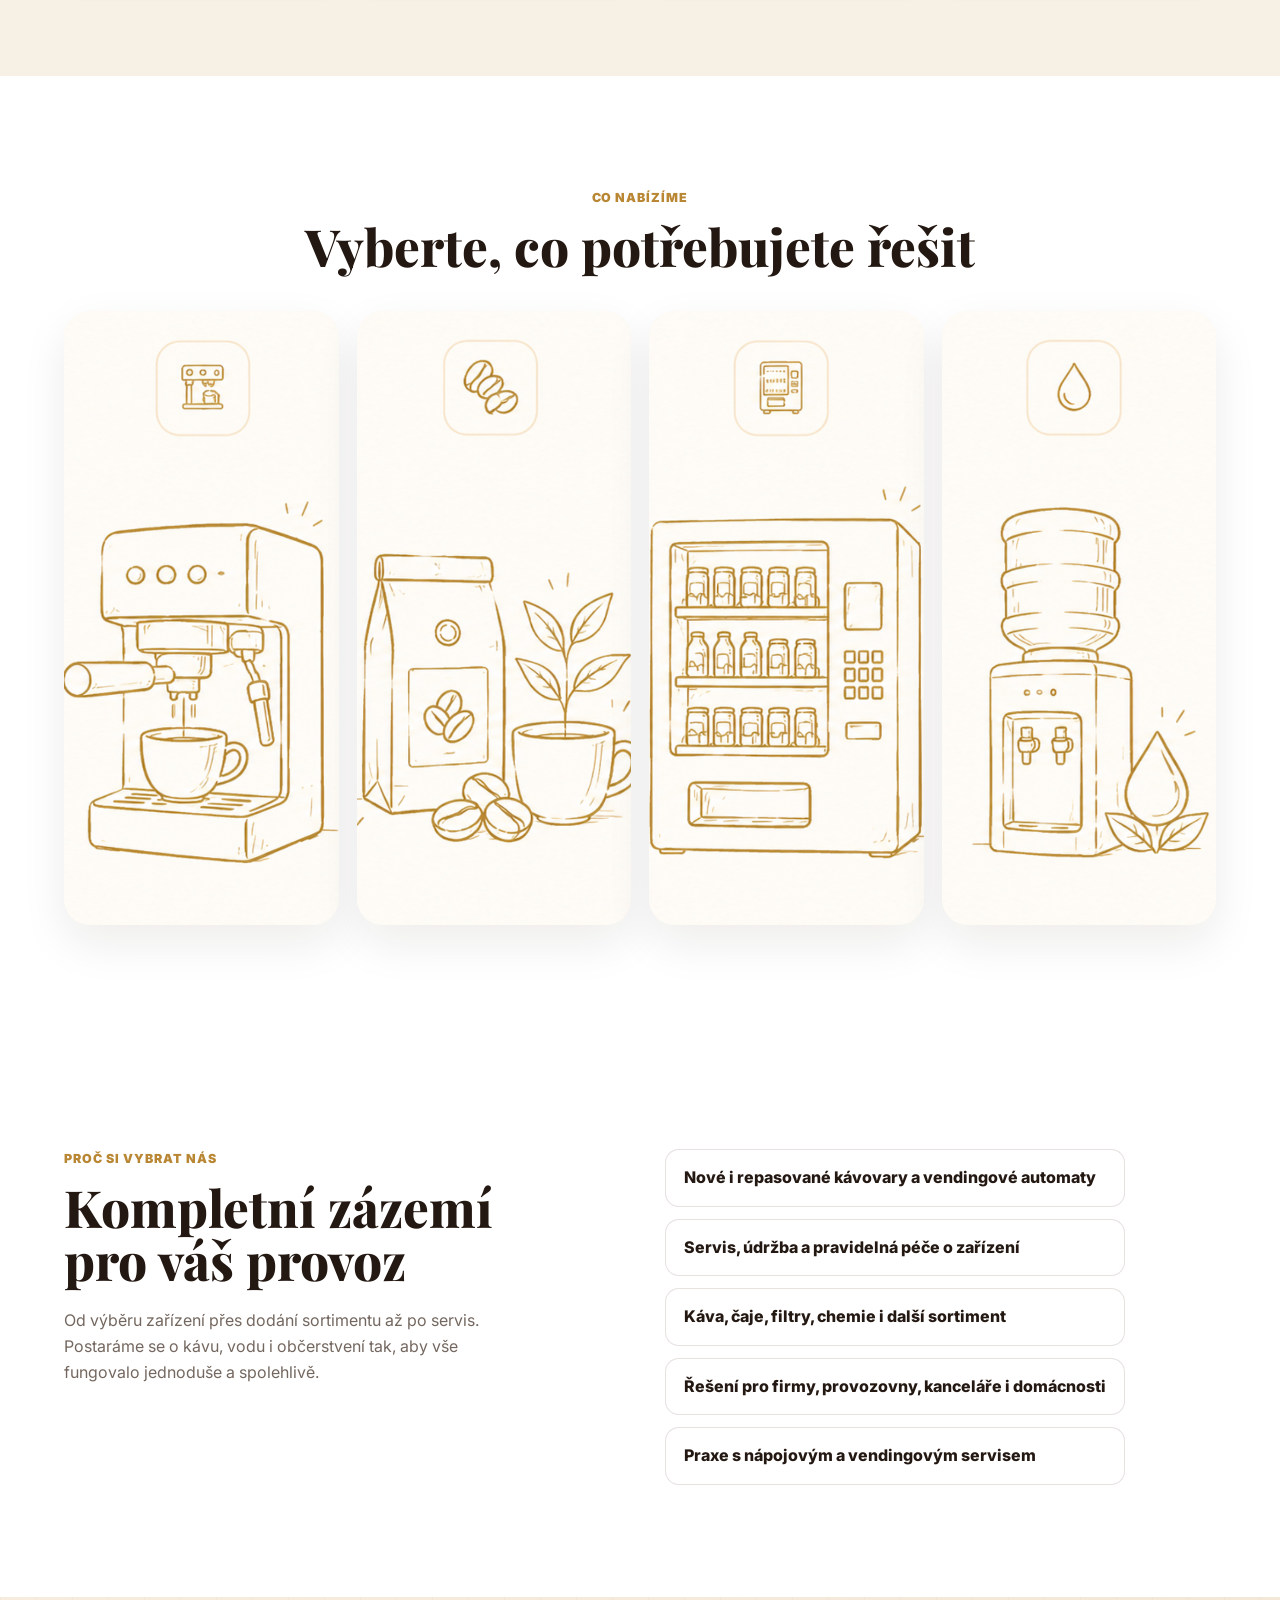
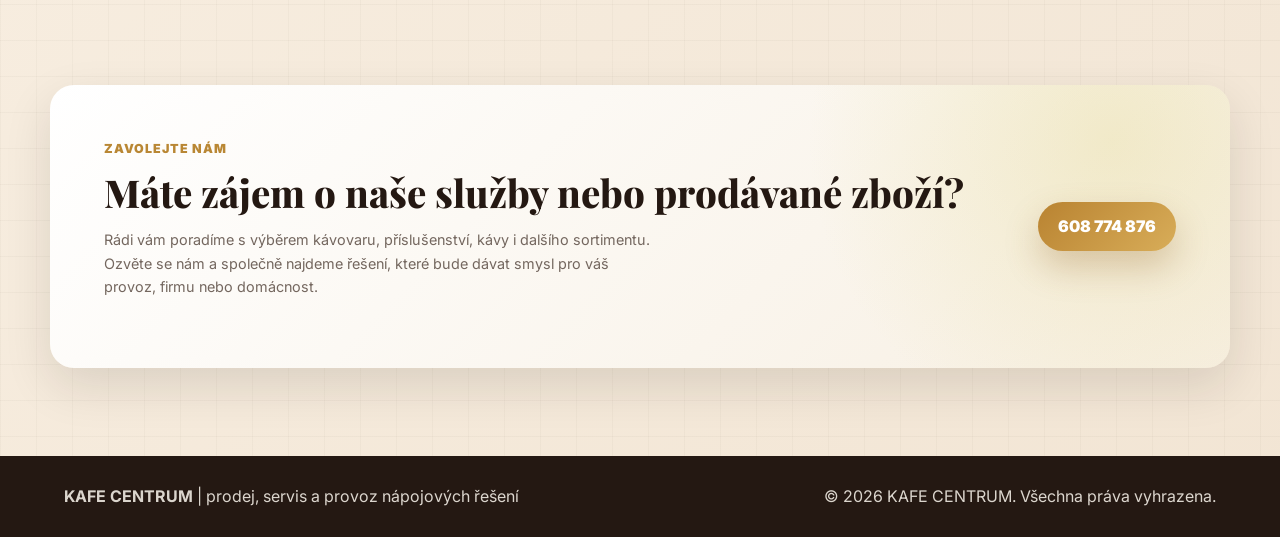
==== commit 0d6e4d37: "Revert "Update site sections and location info" This reverts commit 46d4634b6ef238e66f07880606d9a65b" ====
--- a/index.html
+++ b/index.html
@@ -54,28 +54,17 @@
           </div>
           <div class="kc-hero-features" aria-label="Hlavní výhody">
             <div>
-              <svg class="kc-feature-icon" viewBox="0 0 24 24" fill="none" stroke="currentColor" stroke-width="1.7" stroke-linecap="round" stroke-linejoin="round" aria-hidden="true">
-                <path d="M18 8h1a4 4 0 0 1 0 8h-1"/>
-                <path d="M2 8h16v9a4 4 0 0 1-4 4H6a4 4 0 0 1-4-4V8z"/>
-                <path d="M6 2v3"/>
-                <path d="M10 2v3"/>
-                <path d="M14 2v3"/>
-              </svg>
+              <img class="kc-feature-icon" src="assets/feature-coffee.jpg" alt="" aria-hidden="true" />
               <strong>Prémiová káva</strong>
               <small>a špičková kvalita</small>
             </div>
             <div>
-              <svg class="kc-feature-icon" viewBox="0 0 24 24" fill="none" stroke="currentColor" stroke-width="1.7" stroke-linecap="round" stroke-linejoin="round" aria-hidden="true">
-                <path d="M14.7 6.3a1 1 0 0 0 0 1.4l1.6 1.6a1 1 0 0 0 1.4 0l3.77-3.77a6 6 0 0 1-7.94 7.94l-6.91 6.91a2.12 2.12 0 0 1-3-3l6.91-6.91a6 6 0 0 1 7.94-7.94l-3.76 3.76z"/>
-              </svg>
+              <img class="kc-feature-icon" src="assets/feature-service.jpg" alt="" aria-hidden="true" />
               <strong>Pravidelný servis</strong>
               <small>a rychlá podpora</small>
             </div>
             <div>
-              <svg class="kc-feature-icon" viewBox="0 0 24 24" fill="none" stroke="currentColor" stroke-width="1.7" stroke-linecap="round" stroke-linejoin="round" aria-hidden="true">
-                <path d="M12 2.7 17.7 8.4a8 8 0 1 1-11.4 0L12 2.7z"/>
-                <path d="M8.8 15.4a3.8 3.8 0 0 0 5.4 0"/>
-              </svg>
+              <img class="kc-feature-icon" src="assets/feature-water.jpg" alt="" aria-hidden="true" />
               <strong>Sanitace a filtrace</strong>
               <small>pro čistou vodu</small>
             </div>
@@ -84,7 +73,7 @@
       </section>
 
       <section class="kc-brands-bar" aria-label="Prodáváme">
-        <a class="kc-brands-group" href="kava.html#zrnkova-kava">
+        <button class="kc-brands-group" type="button" aria-pressed="false" data-brand-button>
           <img class="kc-brands-icon" src="assets/brand-beans.png" alt="" aria-hidden="true" />
           <span class="kc-brands-label">Prodáváme kávu</span>
           <span class="kc-brands-list" aria-label="Lu Caffé, Mäder, Coffee Limit">
@@ -92,8 +81,8 @@
             <span>Mäder</span>
             <span>Coffee Limit</span>
           </span>
-        </a>
-        <a class="kc-brands-group" href="kavovary-a-kava.html#kavovary">
+        </button>
+        <button class="kc-brands-group" type="button" aria-pressed="false" data-brand-button>
           <img class="kc-brands-icon" src="assets/brand-machine.png" alt="" aria-hidden="true" />
           <span class="kc-brands-label">Prodáváme kávovary</span>
           <span class="kc-brands-list" aria-label="Jura, Nivona, DR Coffee">
@@ -101,7 +90,7 @@
             <span>Nivona</span>
             <span>DR Coffee</span>
           </span>
-        </a>
+        </button>
       </section>
 
       <section class="kc-section kc-section-cream kc-about-section" id="onas">
@@ -259,68 +248,6 @@
         </div>
       </section>
 
-      <section class="kc-section kc-store-hub" id="prodejna">
-        <div class="kc-store-hub-inner">
-          <div class="kc-store-hub-head reveal">
-            <p class="kc-kicker">Prodejna a provozy</p>
-            <h2>Najdete nás v Šumperku, servis zajišťujeme i v terénu</h2>
-            <p>
-              Na prodejně vám ukážeme kávovary, kávu, čaje i příslušenství.
-              Pro firmy a provozovny řešíme také pravidelný servis, doplňování
-              sortimentu, vodomaty a vending.
-            </p>
-          </div>
-
-          <div class="kc-store-hub-grid reveal">
-            <figure class="kc-store-photo-card">
-              <img src="assets/prodejna-kafe-centrum.png" alt="Interiér prodejny KAFE CENTRUM v Šumperku">
-              <figcaption>
-                <strong>Vzorková prodejna KAFE CENTRUM</strong>
-                <span>Jesenická 1198/7a, Šumperk</span>
-              </figcaption>
-            </figure>
-            <div class="kc-store-map-card">
-              <iframe
-                class="kc-map-frame"
-                title="Mapa prodejny KAFE CENTRUM"
-                loading="lazy"
-                referrerpolicy="no-referrer-when-downgrade"
-                src="https://www.google.com/maps?q=Jesenick%C3%A1%201198%2F7a%2C%20%C5%A0umperk&output=embed"></iframe>
-              <a class="kc-store-map-link" href="https://www.google.com/maps/dir/?api=1&destination=Jesenick%C3%A1%201198%2F7a%2C%20%C5%A0umperk" target="_blank" rel="noopener">
-                Navigace k prodejně
-              </a>
-            </div>
-          </div>
-
-          <div class="kc-location-slider reveal" aria-label="Přehled míst a služeb">
-            <article>
-              <img src="assets/prodejna-kafe-centrum.png" alt="Prodejna v Šumperku">
-              <div>
-                <span>Prodejna</span>
-                <h3>Šumperk</h3>
-                <p>Kávovary, káva, čaje, filtry, čistící chemie a osobní poradenství přímo na místě.</p>
-              </div>
-            </article>
-            <article>
-              <img src="assets/service-kavovary.png" alt="Kávovar v provozu">
-              <div>
-                <span>Firmy a kanceláře</span>
-                <h3>Kávovary do provozu</h3>
-                <p>Doporučíme typ kávovaru, vhodnou kávu a nastavíme servis podle počtu lidí i vytížení.</p>
-              </div>
-            </article>
-            <article>
-              <img src="assets/service-vodomaty.png" alt="Vodomat">
-              <div>
-                <span>Voda a občerstvení</span>
-                <h3>Vodomaty a vending</h3>
-                <p>Řešení pro čekárny, školy, provozovny i veřejné prostory včetně doplňování a údržby.</p>
-              </div>
-            </article>
-          </div>
-        </div>
-      </section>
-
       <section class="kc-cta reveal">
         <div>
           <p class="kc-kicker">Zavolejte nám</p>
--- a/style.css
+++ b/style.css
@@ -2977,71 +2977,6 @@
     linear-gradient(135deg, #ffffff, #e8f7fc);
 }
 
-.kc-water-store {
-  padding: clamp(66px, 9vw, 112px) clamp(18px, 5vw, 72px);
-  background: #f6fcff;
-}
-
-.kc-water-store-inner {
-  display: grid;
-  grid-template-columns: minmax(0, 0.82fr) minmax(0, 1.18fr);
-  gap: 24px;
-  align-items: stretch;
-  max-width: var(--max-width);
-  margin: 0 auto;
-}
-
-.kc-water-store-copy {
-  display: grid;
-  align-content: center;
-  gap: 18px;
-  padding: clamp(28px, 4vw, 46px);
-  border: 1px solid rgba(31, 111, 140, 0.14);
-  border-radius: 24px;
-  background: #ffffff;
-  box-shadow: 0 12px 32px rgba(18, 56, 74, 0.08);
-}
-
-.kc-water-store-copy h2 {
-  margin: 0;
-  color: #12384a;
-  font-family: "Playfair Display", Georgia, serif;
-  font-size: clamp(2rem, 3.5vw, 3.6rem);
-  line-height: 1.04;
-}
-
-.kc-water-store-copy p {
-  margin: 0;
-  color: #4c6570;
-  line-height: 1.68;
-}
-
-.kc-water-store-copy .kc-wh-cta-btn {
-  width: fit-content;
-  margin-top: 4px;
-  font-size: 16px;
-}
-
-.kc-water-store-media {
-  display: grid;
-  grid-template-columns: minmax(230px, 0.58fr) minmax(0, 1fr);
-  min-height: 420px;
-  overflow: hidden;
-  border: 1px solid rgba(31, 111, 140, 0.14);
-  border-radius: 24px;
-  background: #ffffff;
-  box-shadow: 0 12px 32px rgba(18, 56, 74, 0.08);
-}
-
-.kc-water-store-media img {
-  display: block;
-  width: 100%;
-  height: 100%;
-  min-height: 420px;
-  object-fit: cover;
-  object-position: center;
-}
-
 /* ── Coffee subpage ─────────────────────────────────────────────── */
 
 .kc-page-hero-coffee {
@@ -3517,65 +3452,6 @@
   color: var(--kc-muted);
 }
 
-.kc-contact-map {
-  display: grid;
-  grid-template-columns: minmax(0, 0.72fr) minmax(0, 1.28fr);
-  gap: 22px;
-  align-items: stretch;
-  max-width: var(--max-width);
-  margin: 0 auto;
-}
-
-.kc-contact-map-copy {
-  display: grid;
-  align-content: center;
-  gap: 18px;
-  padding: clamp(26px, 4vw, 42px);
-  border: 1px solid var(--kc-line);
-  border-radius: 24px;
-  background: #ffffff;
-  box-shadow: 0 12px 32px rgba(36, 24, 18, 0.08);
-}
-
-.kc-contact-map-copy h2 {
-  margin: 0;
-  color: var(--kc-brown-dark);
-  font-family: "Playfair Display", Georgia, serif;
-  font-size: clamp(2rem, 3.6vw, 3.6rem);
-  line-height: 1.04;
-}
-
-.kc-contact-map-copy p:not(.kc-kicker) {
-  margin: 0;
-  color: var(--kc-muted);
-  line-height: 1.65;
-}
-
-.kc-contact-map-copy .kc-btn {
-  width: fit-content;
-}
-
-.kc-contact-map-media {
-  display: grid;
-  grid-template-columns: minmax(0, 1fr) minmax(220px, 0.55fr);
-  gap: 0;
-  min-height: 420px;
-  overflow: hidden;
-  border: 1px solid var(--kc-line);
-  border-radius: 24px;
-  background: #ffffff;
-  box-shadow: 0 12px 32px rgba(36, 24, 18, 0.08);
-}
-
-.kc-contact-map-media img {
-  display: block;
-  width: 100%;
-  height: 100%;
-  min-height: 420px;
-  object-fit: cover;
-  object-position: center;
-}
-
 .kc-form {
   display: grid;
   grid-template-columns: repeat(2, minmax(0, 1fr));
@@ -3679,7 +3555,7 @@
   align-items: center;
   min-height: min(760px, calc(100vh - 78px));
   padding-top: clamp(46px, 5vw, 72px);
-  padding-bottom: clamp(34px, 4vw, 58px);
+  padding-bottom: 0;
   background: url("assets/hero-uvod.png") center right / cover no-repeat;
   overflow: hidden;
 }
@@ -3729,7 +3605,6 @@
   gap: 0;
   width: min(100%, 690px);
   margin-top: clamp(22px, 3vw, 34px);
-  margin-bottom: clamp(12px, 2vw, 24px);
   padding: 16px 18px;
   border: 1px solid rgba(185, 131, 49, 0.12);
   border-radius: 18px;
@@ -3755,12 +3630,8 @@
   grid-row: span 2;
   width: 40px;
   height: 40px;
+  object-fit: contain;
   display: block;
-  box-sizing: border-box;
-  padding: 7px;
-  border-radius: 13px;
-  color: #b98734;
-  background: rgba(185, 135, 52, 0.1);
 }
 
 .kc-hero-features strong,
@@ -3963,7 +3834,6 @@
   background: transparent;
   cursor: pointer;
   text-align: left;
-  text-decoration: none;
   transition: background 0.2s ease, color 0.2s ease, box-shadow 0.2s ease, transform 0.16s ease;
 }
 
@@ -4066,183 +3936,6 @@
 .kc-brands-group.is-active .kc-brands-list span::after,
 .kc-brands-group[aria-pressed="true"] .kc-brands-list span::after {
   color: #d8ad59;
-}
-
-.kc-store-hub {
-  background: #fffaf2;
-}
-
-.kc-store-hub-inner {
-  max-width: var(--max-width);
-  margin: 0 auto;
-}
-
-.kc-store-hub-head {
-  max-width: 820px;
-  margin-bottom: 34px;
-}
-
-.kc-store-hub-head h2 {
-  margin-bottom: 18px;
-  color: #2b150d;
-  font-size: clamp(2.15rem, 4vw, 4rem);
-}
-
-.kc-store-hub-head p:not(.kc-kicker) {
-  max-width: 700px;
-  color: #6d5b4e;
-  font-size: 1rem;
-  line-height: 1.7;
-}
-
-.kc-store-hub-grid {
-  display: grid;
-  grid-template-columns: minmax(0, 1.2fr) minmax(360px, 0.8fr);
-  gap: 22px;
-  align-items: stretch;
-}
-
-.kc-store-photo-card,
-.kc-store-map-card {
-  position: relative;
-  min-height: 430px;
-  margin: 0;
-  overflow: hidden;
-  border: 1px solid rgba(77, 52, 39, 0.12);
-  border-radius: 24px;
-  background: #ffffff;
-  box-shadow: 0 16px 42px rgba(36, 20, 15, 0.09);
-}
-
-.kc-store-photo-card img {
-  display: block;
-  width: 100%;
-  height: 100%;
-  min-height: 430px;
-  object-fit: cover;
-  object-position: center;
-}
-
-.kc-store-photo-card figcaption {
-  position: absolute;
-  left: 22px;
-  right: 22px;
-  bottom: 22px;
-  display: grid;
-  gap: 6px;
-  padding: 18px 20px;
-  border: 1px solid rgba(255, 247, 234, 0.2);
-  border-radius: 18px;
-  color: #fff7ea;
-  background: rgba(43, 21, 13, 0.78);
-  backdrop-filter: blur(12px);
-}
-
-.kc-store-photo-card strong {
-  font-family: "Playfair Display", Georgia, serif;
-  font-size: clamp(1.2rem, 2vw, 1.7rem);
-  line-height: 1.1;
-}
-
-.kc-store-photo-card span {
-  color: rgba(255, 247, 234, 0.82);
-  font-weight: 800;
-}
-
-.kc-store-map-card {
-  display: grid;
-  grid-template-rows: 1fr auto;
-}
-
-.kc-map-frame {
-  display: block;
-  width: 100%;
-  height: 100%;
-  min-height: 320px;
-  border: 0;
-}
-
-.kc-store-map-link {
-  display: flex;
-  align-items: center;
-  justify-content: center;
-  min-height: 64px;
-  padding: 16px 22px;
-  color: #fff7ea;
-  background: #2b150d;
-  font-weight: 900;
-  text-decoration: none;
-  transition: background 0.2s ease;
-}
-
-.kc-store-map-link:hover {
-  background: #4d3427;
-}
-
-.kc-location-slider {
-  display: grid;
-  grid-auto-columns: minmax(300px, 1fr);
-  grid-auto-flow: column;
-  gap: 16px;
-  margin-top: 22px;
-  overflow-x: auto;
-  overscroll-behavior-x: contain;
-  padding-bottom: 10px;
-  scroll-snap-type: x mandatory;
-  scrollbar-width: thin;
-}
-
-.kc-location-slider article {
-  display: grid;
-  grid-template-columns: 132px minmax(0, 1fr);
-  min-width: 0;
-  overflow: hidden;
-  border: 1px solid rgba(77, 52, 39, 0.12);
-  border-radius: 20px;
-  background: #ffffff;
-  box-shadow: 0 8px 24px rgba(36, 20, 15, 0.06);
-  scroll-snap-align: start;
-}
-
-.kc-location-slider img {
-  width: 100%;
-  height: 100%;
-  min-height: 190px;
-  object-fit: cover;
-}
-
-.kc-location-slider div {
-  display: grid;
-  gap: 8px;
-  align-content: center;
-  padding: 22px;
-}
-
-.kc-location-slider span {
-  width: fit-content;
-  padding: 6px 10px;
-  border-radius: 999px;
-  color: #fff7ea;
-  background: #b98734;
-  font-size: 0.72rem;
-  font-weight: 900;
-  letter-spacing: 0.06em;
-  text-transform: uppercase;
-}
-
-.kc-location-slider h3 {
-  margin: 0;
-  color: #2b150d;
-  font-family: "Playfair Display", Georgia, serif;
-  font-size: 1.35rem;
-  line-height: 1.15;
-}
-
-.kc-location-slider p {
-  margin: 0;
-  color: #6d5b4e;
-  font-size: 0.92rem;
-  line-height: 1.55;
 }
 
 .kc-section-services {
@@ -4525,23 +4218,6 @@
     padding-left: 14px;
   }
 
-  .kc-store-hub-grid,
-  .kc-contact-map,
-  .kc-water-store-inner {
-    grid-template-columns: 1fr;
-  }
-
-  .kc-store-map-card,
-  .kc-store-photo-card,
-  .kc-water-store-media,
-  .kc-contact-map-media {
-    min-height: 360px;
-  }
-
-  .kc-location-slider {
-    grid-auto-columns: minmax(280px, 82vw);
-  }
-
   .kc-store-preview {
     padding-top: 15px;
   }
@@ -4610,8 +4286,6 @@
   .kc-split,
   .kc-about-layout,
   .kc-contact-layout,
-  .kc-contact-map,
-  .kc-water-store-inner,
   .kc-cta {
     grid-template-columns: 1fr;
   }
@@ -4688,16 +4362,6 @@
     min-height: 320px;
   }
 
-  .kc-contact-map-media,
-  .kc-water-store-media {
-    grid-template-columns: 1fr;
-  }
-
-  .kc-contact-map-media img,
-  .kc-water-store-media img {
-    min-height: 260px;
-  }
-
   .kc-trusted,
   .kc-trusted div {
     grid-template-columns: 1fr;
@@ -4820,36 +4484,6 @@
     padding-top: 42px;
     min-height: auto;
     background: url("assets/hero-uvod.png") center bottom / cover no-repeat;
-  }
-
-  .kc-store-hub-head h2 {
-    font-size: clamp(2rem, 10vw, 3rem);
-  }
-
-  .kc-store-photo-card,
-  .kc-store-photo-card img,
-  .kc-store-map-card {
-    min-height: 310px;
-  }
-
-  .kc-store-photo-card figcaption {
-    left: 14px;
-    right: 14px;
-    bottom: 14px;
-    padding: 14px 16px;
-    border-radius: 14px;
-  }
-
-  .kc-location-slider {
-    grid-auto-columns: minmax(260px, 88vw);
-  }
-
-  .kc-location-slider article {
-    grid-template-columns: 1fr;
-  }
-
-  .kc-location-slider img {
-    min-height: 165px;
   }
 
   .kc-actions,
@@ -5058,9 +4692,7 @@
   padding: 0;
   margin-top: -78px;
   min-height: 100vh;
-  background:
-    linear-gradient(90deg, rgba(251, 245, 234, 0.97) 0%, rgba(251, 245, 234, 0.88) 34%, rgba(251, 245, 234, 0.5) 58%, rgba(251, 245, 234, 0.18) 100%),
-    url("assets/repasovanefoto.png") center right / cover no-repeat;
+  background: url("assets/hero-kavservis.png") center top / cover no-repeat;
   background-color: #fbf5ea;
 }
 
@@ -5655,7 +5287,7 @@
 
 .kc-pb-cards {
   display: grid;
-  grid-template-columns: repeat(4, 1fr);
+  grid-template-columns: repeat(3, 1fr);
   gap: 24px;
 }
 
@@ -5693,18 +5325,6 @@
   object-fit: contain;
 }
 
-.kc-pb-text-logo {
-  display: inline-flex;
-  align-items: center;
-  justify-content: center;
-  min-height: 88px;
-  color: #24110b;
-  font-family: "Playfair Display", Georgia, serif;
-  font-size: clamp(2.6rem, 3.5vw, 4.3rem);
-  font-weight: 900;
-  letter-spacing: 0.02em;
-}
-
 .kc-pb-card-divider {
   width: 48px;
   height: 1.5px;
@@ -5719,112 +5339,6 @@
   color: #5f4d43;
   font-size: 17px;
   line-height: 1.6;
-}
-
-.kc-machine-types {
-  display: grid;
-  gap: 30px;
-  padding: clamp(32px, 4vw, 46px);
-  border: 1px solid rgba(60, 35, 20, 0.09);
-  border-radius: 28px;
-  background:
-    radial-gradient(circle at 92% 8%, rgba(192, 137, 30, 0.14), transparent 28%),
-    #fffaf2;
-}
-
-.kc-machine-types-head {
-  max-width: 820px;
-}
-
-.kc-machine-types-head h2 {
-  margin: 0 0 16px;
-  color: #2a1812;
-  font-family: "Playfair Display", Georgia, serif;
-  font-size: clamp(2rem, 3.8vw, 4rem);
-  line-height: 1.02;
-}
-
-.kc-machine-types-head p {
-  margin: 0;
-  max-width: 760px;
-  color: #5f4d43;
-  font-size: 17px;
-  line-height: 1.65;
-}
-
-.kc-machine-type-grid {
-  display: grid;
-  grid-template-columns: repeat(4, minmax(0, 1fr));
-  gap: 18px;
-}
-
-.kc-machine-type-card {
-  display: grid;
-  gap: 12px;
-  align-content: start;
-  min-height: 100%;
-  padding: 24px 22px;
-  border: 1px solid rgba(60, 35, 20, 0.09);
-  border-radius: 20px;
-  background: #ffffff;
-  box-shadow: 0 10px 28px rgba(42, 24, 18, 0.06);
-}
-
-.kc-machine-type-icon {
-  display: inline-flex;
-  align-items: center;
-  justify-content: center;
-  width: 52px;
-  height: 52px;
-  border-radius: 16px;
-  color: #c0891e;
-  background: rgba(192, 137, 30, 0.1);
-  border: 1px solid rgba(192, 137, 30, 0.18);
-}
-
-.kc-machine-type-card span {
-  color: #c0891e;
-  font-size: 0.76rem;
-  font-weight: 900;
-  letter-spacing: 0.1em;
-  text-transform: uppercase;
-}
-
-.kc-machine-type-card h3 {
-  margin: 0;
-  color: #2a1812;
-  font-family: "Playfair Display", Georgia, serif;
-  font-size: 1.45rem;
-  line-height: 1.12;
-}
-
-.kc-machine-type-card p {
-  margin: 0;
-  color: #5f4d43;
-  font-size: 0.95rem;
-  line-height: 1.58;
-}
-
-.kc-machine-type-card a {
-  display: inline-flex;
-  align-items: center;
-  justify-content: center;
-  width: fit-content;
-  min-height: 42px;
-  margin-top: auto;
-  padding: 0 16px;
-  border-radius: 999px;
-  color: #2a1812;
-  background: rgba(192, 137, 30, 0.14);
-  font-size: 0.86rem;
-  font-weight: 900;
-  text-decoration: none;
-  transition: background 0.2s ease, transform 0.2s ease;
-}
-
-.kc-machine-type-card a:hover {
-  background: rgba(192, 137, 30, 0.24);
-  transform: translateY(-1px);
 }
 
 /* ── Part 3: Dark CTA block ────────────────────────────────────── */
@@ -5969,10 +5483,6 @@
     max-height: 340px;
   }
 
-  .kc-machine-type-grid {
-    grid-template-columns: repeat(2, 1fr);
-  }
-
   .kc-pb-cta {
     grid-template-columns: 1fr;
     min-height: auto;
@@ -5989,6 +5499,12 @@
     grid-template-columns: repeat(2, 1fr);
     gap: 18px;
   }
+
+  .kc-pb-card:nth-child(3) {
+    grid-column: 1 / -1;
+    max-width: calc(50% - 9px);
+    margin: 0 auto;
+  }
 }
 
 @media (max-width: 640px) {
@@ -6000,17 +5516,14 @@
     grid-template-columns: 1fr;
   }
 
+  .kc-pb-card:nth-child(3) {
+    grid-column: auto;
+    max-width: none;
+    margin: 0;
+  }
+
   .kc-pb-card {
     padding: 32px 22px;
-  }
-
-  .kc-machine-types {
-    padding: 28px 20px;
-    border-radius: 22px;
-  }
-
-  .kc-machine-type-grid {
-    grid-template-columns: 1fr;
   }
 
   .kc-pb-btns {
@@ -9233,134 +8746,6 @@
   transform: scale(1.04) translateY(-4px);
 }
 
-.kc-ct-specials {
-  padding: 0 0 92px;
-}
-
-.kc-ct-special-grid {
-  display: grid;
-  grid-template-columns: repeat(3, minmax(0, 1fr));
-  gap: 18px;
-}
-
-.kc-ct-special-card {
-  display: grid;
-  gap: 14px;
-  align-content: start;
-  min-height: 100%;
-  padding: 28px;
-  border: 1px solid rgba(60, 35, 25, 0.09);
-  border-radius: 22px;
-  background:
-    radial-gradient(circle at 88% 12%, rgba(198, 146, 54, 0.12), transparent 28%),
-    #fffaf2;
-  box-shadow: 0 4px 16px rgba(36, 20, 15, 0.06);
-}
-
-.kc-ct-special-icon {
-  display: inline-flex;
-  align-items: center;
-  justify-content: center;
-  width: 56px;
-  height: 56px;
-  border-radius: 16px;
-  color: #c69236;
-  background: rgba(198, 146, 54, 0.09);
-  border: 1px solid rgba(198, 146, 54, 0.2);
-}
-
-.kc-ct-special-card span {
-  color: #c69236;
-  font-size: 0.76rem;
-  font-weight: 900;
-  letter-spacing: 0.12em;
-  text-transform: uppercase;
-}
-
-.kc-ct-special-card h2 {
-  margin: 0;
-  color: #24140f;
-  font-family: "Playfair Display", Georgia, serif;
-  font-size: clamp(1.45rem, 2vw, 2rem);
-  line-height: 1.12;
-}
-
-.kc-ct-special-card p {
-  margin: 0;
-  color: #6b5a50;
-  font-size: 15px;
-  line-height: 1.62;
-}
-
-.kc-ct-special-card a {
-  display: inline-flex;
-  align-items: center;
-  justify-content: center;
-  width: fit-content;
-  min-height: 44px;
-  margin-top: auto;
-  padding: 0 18px;
-  border-radius: 999px;
-  color: #24140f;
-  background: rgba(198, 146, 54, 0.14);
-  font-size: 0.86rem;
-  font-weight: 900;
-  text-decoration: none;
-  transition: background 0.2s ease, transform 0.2s ease;
-}
-
-.kc-ct-special-card a:hover {
-  background: rgba(198, 146, 54, 0.24);
-  transform: translateY(-1px);
-}
-
-.kc-ct-teas {
-  padding: 0 0 92px;
-}
-
-.kc-ct-tea-panel {
-  display: grid;
-  grid-template-columns: minmax(0, 1fr) minmax(320px, 0.72fr);
-  gap: clamp(24px, 4vw, 54px);
-  align-items: center;
-  padding: clamp(30px, 5vw, 58px);
-  border-radius: 28px;
-  background:
-    radial-gradient(circle at 86% 12%, rgba(89, 128, 77, 0.18), transparent 28%),
-    linear-gradient(135deg, #24140f, #3b261a);
-  overflow: hidden;
-}
-
-.kc-ct-tea-copy h2 {
-  margin: 0 0 18px;
-  color: #f7f2e8;
-  font-family: "Playfair Display", Georgia, serif;
-  font-size: clamp(2rem, 3.6vw, 4rem);
-  line-height: 1.04;
-}
-
-.kc-ct-tea-copy p:not(.kc-ct-label) {
-  margin: 0;
-  max-width: 700px;
-  color: rgba(247, 242, 232, 0.78);
-  font-size: 17px;
-  line-height: 1.7;
-}
-
-.kc-ct-tea-list {
-  display: grid;
-  gap: 12px;
-}
-
-.kc-ct-tea-list span {
-  padding: 16px 18px;
-  border: 1px solid rgba(247, 242, 232, 0.12);
-  border-radius: 16px;
-  color: #f7f2e8;
-  background: rgba(255, 255, 255, 0.06);
-  font-weight: 900;
-}
-
 /* ── BOTTOM BOXES ────────────────────────────────────────────── */
 
 .kc-ct-bottom {
@@ -9472,11 +8857,6 @@
     margin: 0 auto;
   }
 
-  .kc-ct-special-grid,
-  .kc-ct-tea-panel {
-    grid-template-columns: 1fr;
-  }
-
   .kc-ct-bottom-grid {
     grid-template-columns: 1fr;
   }
@@ -9512,16 +8892,6 @@
     flex: none;
     padding: 16px;
     min-height: 200px;
-  }
-
-  .kc-ct-special-grid {
-    gap: 14px;
-  }
-
-  .kc-ct-special-card,
-  .kc-ct-tea-panel {
-    padding: 24px 20px;
-    border-radius: 20px;
   }
 
   .kc-ct-box-store {
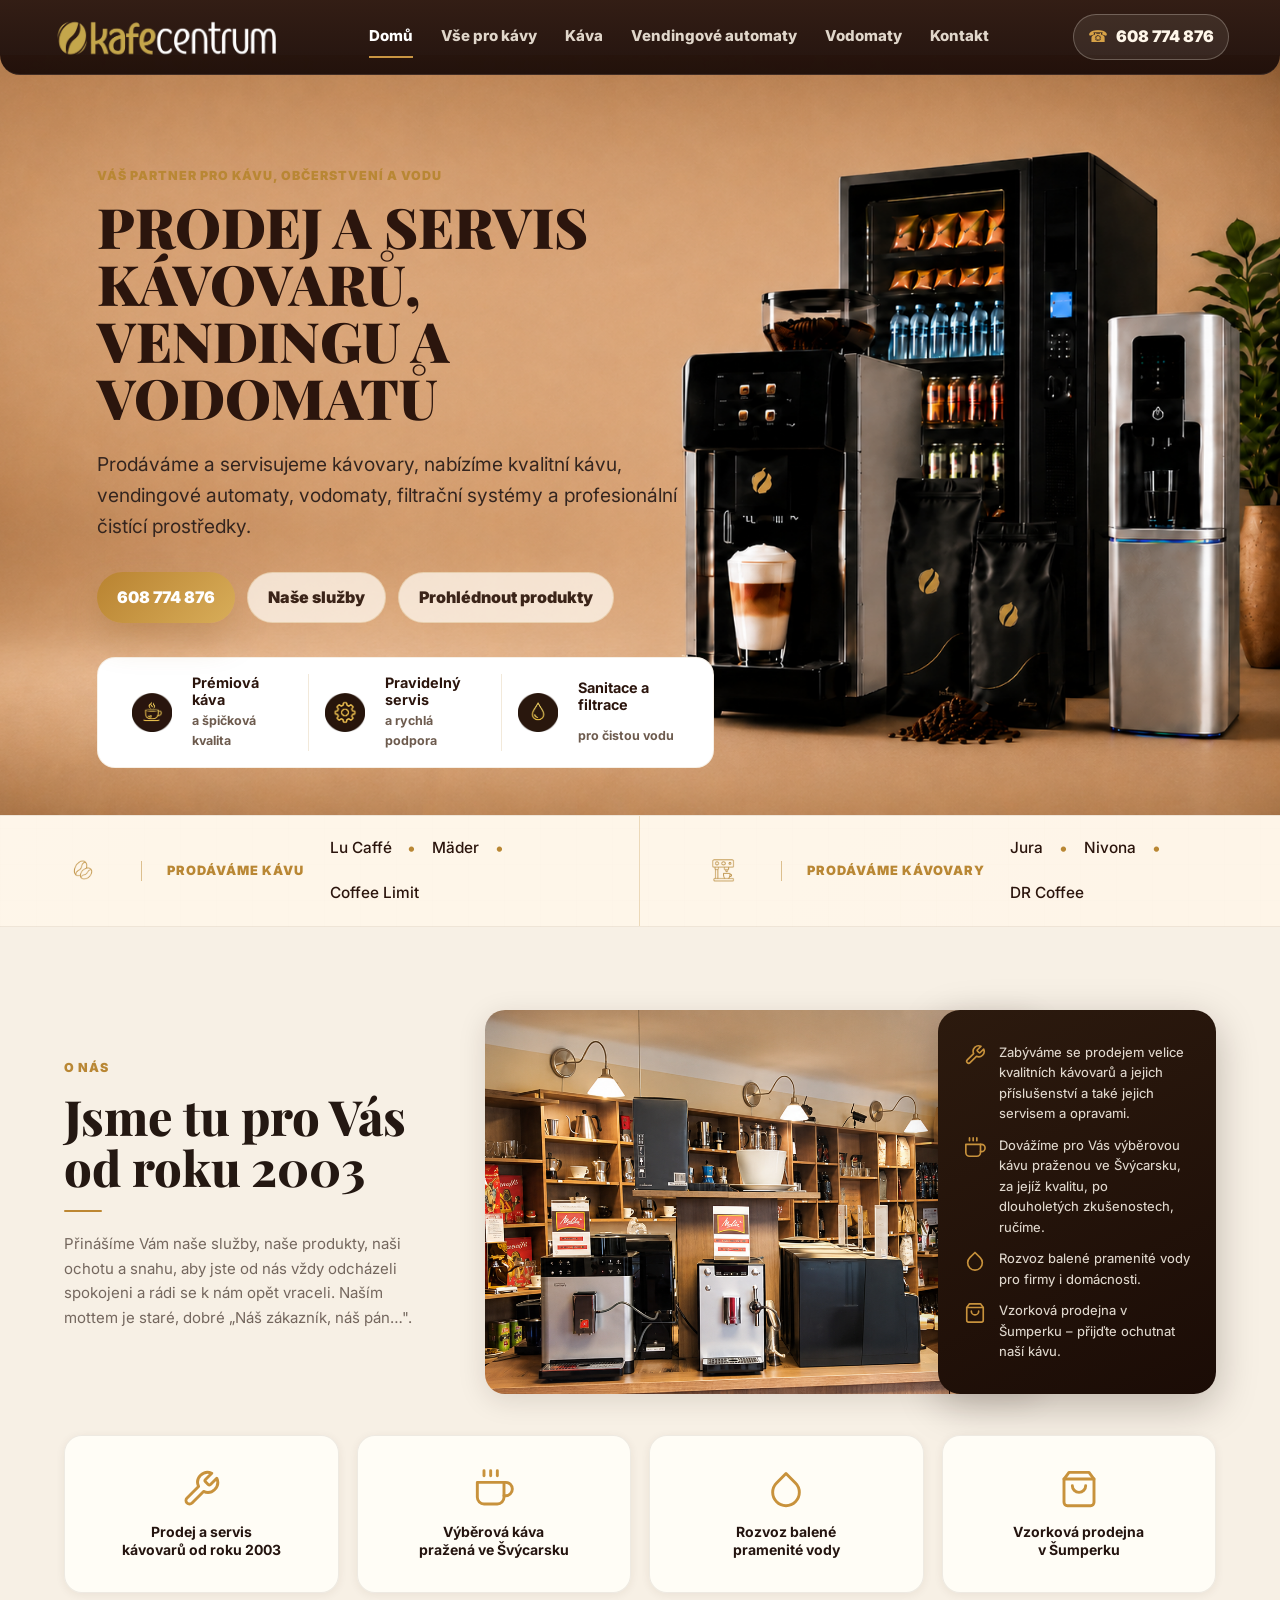
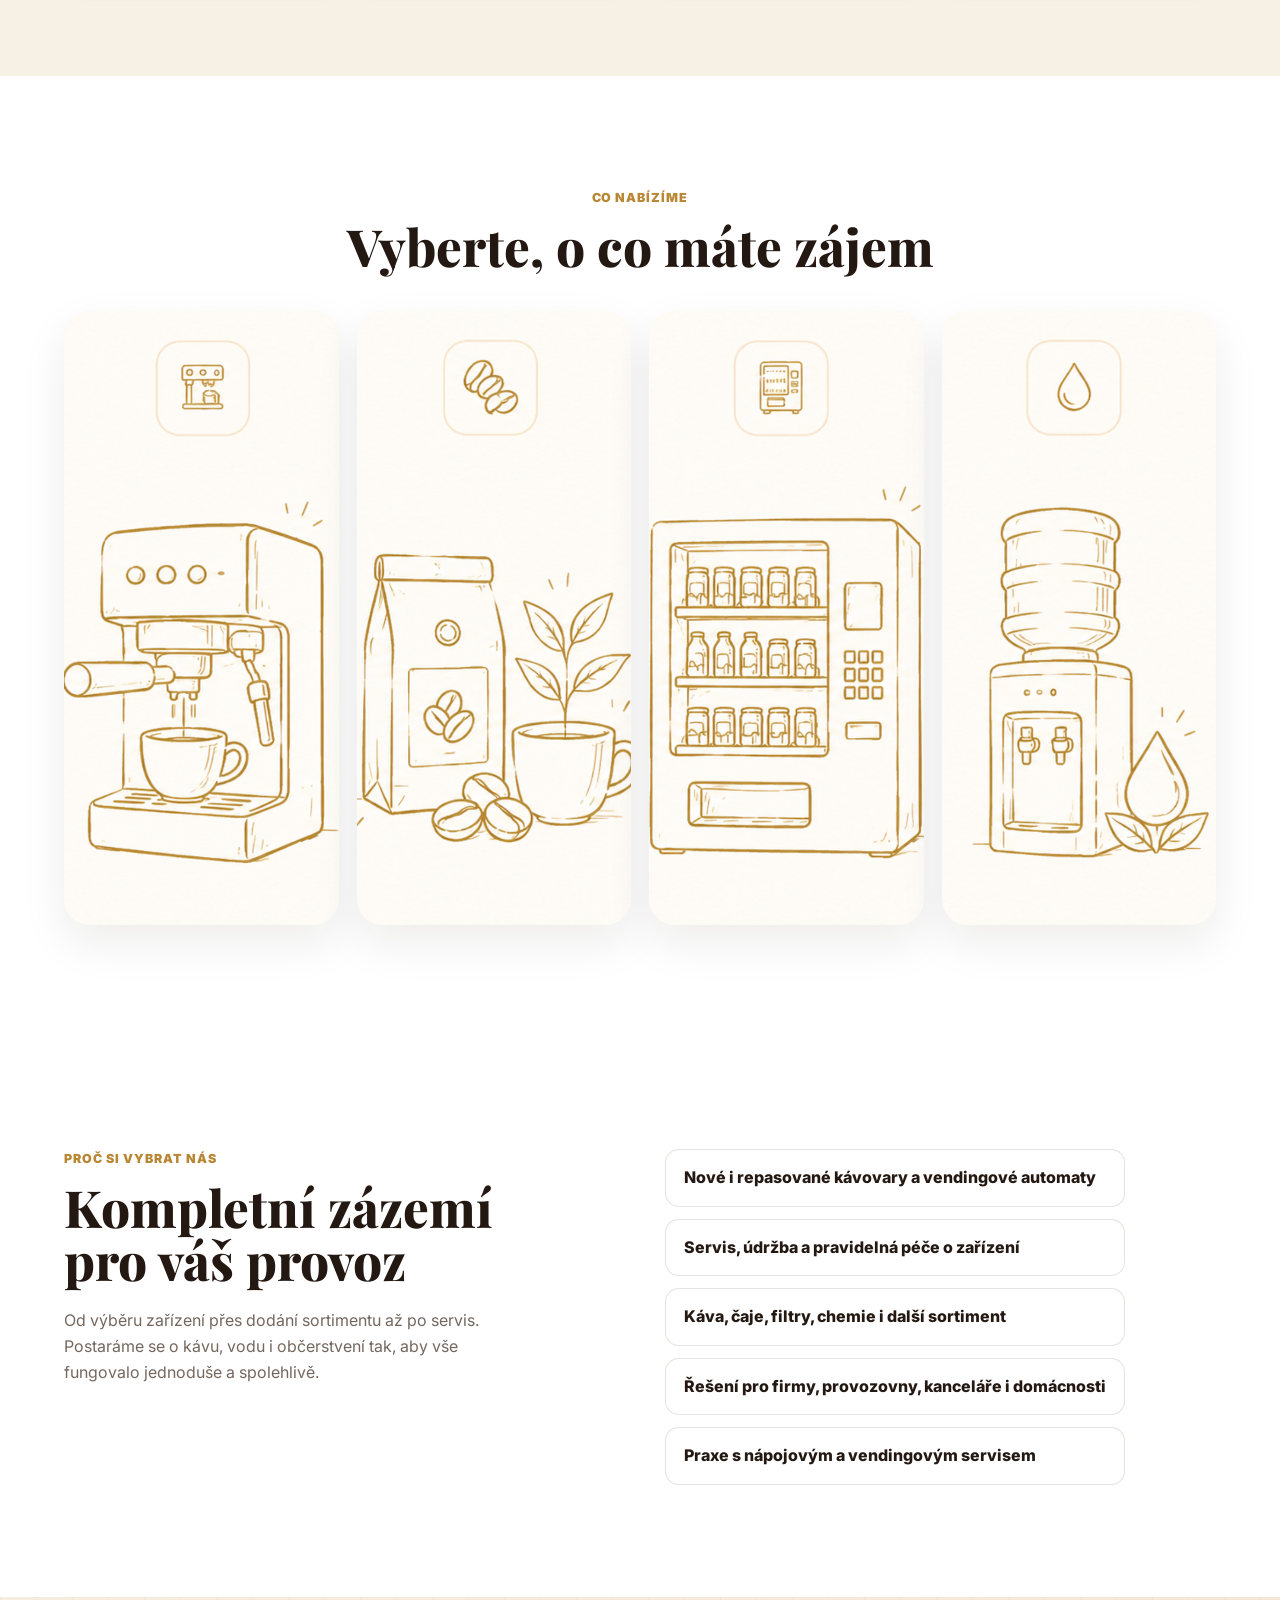
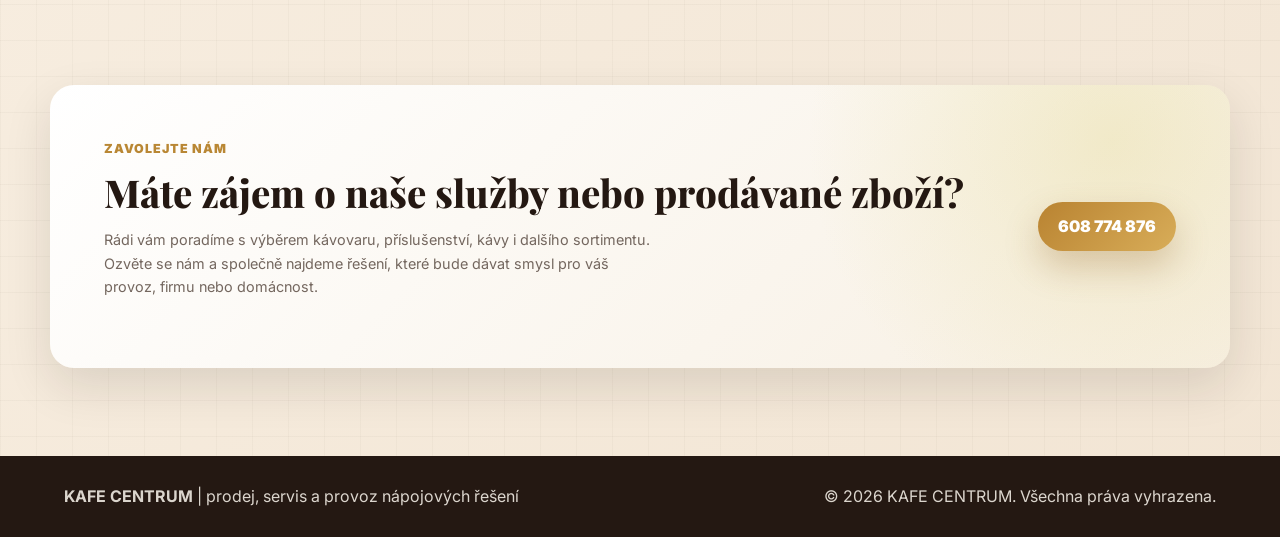
==== commit 7d4eafee: "Update homepage links and tea section" ====
--- a/index.html
+++ b/index.html
@@ -14,7 +14,7 @@
       href="https://fonts.googleapis.com/css2?family=Inter:wght@400;500;600;700;800;900&family=Playfair+Display:wght@700;800&display=swap"
       rel="stylesheet"
     />
-    <link rel="stylesheet" href="style.css?v=nav-4" />
+    <link rel="stylesheet" href="style.css?v=nav-5" />
   </head>
   <body class="kc-site kc-home">
     <header class="kc-header" data-header>
@@ -54,17 +54,17 @@
           </div>
           <div class="kc-hero-features" aria-label="Hlavní výhody">
             <div>
-              <img class="kc-feature-icon" src="assets/feature-coffee.jpg" alt="" aria-hidden="true" />
+              <img class="kc-feature-icon" src="assets/feature-coffee.png" alt="" aria-hidden="true" />
               <strong>Prémiová káva</strong>
               <small>a špičková kvalita</small>
             </div>
             <div>
-              <img class="kc-feature-icon" src="assets/feature-service.jpg" alt="" aria-hidden="true" />
+              <img class="kc-feature-icon" src="assets/feature-service.png" alt="" aria-hidden="true" />
               <strong>Pravidelný servis</strong>
               <small>a rychlá podpora</small>
             </div>
             <div>
-              <img class="kc-feature-icon" src="assets/feature-water.jpg" alt="" aria-hidden="true" />
+              <img class="kc-feature-icon" src="assets/feature-water.png" alt="" aria-hidden="true" />
               <strong>Sanitace a filtrace</strong>
               <small>pro čistou vodu</small>
             </div>
@@ -73,7 +73,7 @@
       </section>
 
       <section class="kc-brands-bar" aria-label="Prodáváme">
-        <button class="kc-brands-group" type="button" aria-pressed="false" data-brand-button>
+        <a class="kc-brands-group" href="kava.html">
           <img class="kc-brands-icon" src="assets/brand-beans.png" alt="" aria-hidden="true" />
           <span class="kc-brands-label">Prodáváme kávu</span>
           <span class="kc-brands-list" aria-label="Lu Caffé, Mäder, Coffee Limit">
@@ -81,8 +81,8 @@
             <span>Mäder</span>
             <span>Coffee Limit</span>
           </span>
-        </button>
-        <button class="kc-brands-group" type="button" aria-pressed="false" data-brand-button>
+        </a>
+        <a class="kc-brands-group" href="kavovary-a-kava.html">
           <img class="kc-brands-icon" src="assets/brand-machine.png" alt="" aria-hidden="true" />
           <span class="kc-brands-label">Prodáváme kávovary</span>
           <span class="kc-brands-list" aria-label="Jura, Nivona, DR Coffee">
@@ -90,7 +90,7 @@
             <span>Nivona</span>
             <span>DR Coffee</span>
           </span>
-        </button>
+        </a>
       </section>
 
       <section class="kc-section kc-section-cream kc-about-section" id="onas">
@@ -166,7 +166,7 @@
       <section class="kc-section kc-section-services" id="sluzby">
         <div class="kc-section-heading reveal">
           <p class="kc-kicker">Co nabízíme</p>
-          <h2>Vyberte, co potřebujete řešit</h2>
+          <h2>Vyberte, o co máte zájem</h2>
         </div>
         <div class="kc-service-showcase reveal" aria-label="Přehled služeb">
           <article class="kc-service-panel">
--- a/style.css
+++ b/style.css
@@ -3608,7 +3608,7 @@
   padding: 16px 18px;
   border: 1px solid rgba(185, 131, 49, 0.12);
   border-radius: 18px;
-  background: rgba(255, 255, 255, 0.52);
+  background: #ffffff;
   box-shadow: none;
   backdrop-filter: none;
 }
@@ -3834,6 +3834,7 @@
   background: transparent;
   cursor: pointer;
   text-align: left;
+  text-decoration: none;
   transition: background 0.2s ease, color 0.2s ease, box-shadow 0.2s ease, transform 0.16s ease;
 }
 
@@ -8746,6 +8747,252 @@
   transform: scale(1.04) translateY(-4px);
 }
 
+/* ── TEA BRAND SECTION ─────────────────────────────────────── */
+
+.kc-ct-tea-section {
+  position: relative;
+  z-index: 3;
+  padding: 0 0 96px;
+  background: transparent;
+}
+
+.kc-ct-tea-divider {
+  max-width: 1180px;
+  margin: 0 auto 42px;
+  padding-right: 0;
+  padding-left: 0;
+}
+
+.kc-ct-tea-brand-grid {
+  display: grid;
+  grid-template-columns: repeat(2, minmax(0, 1fr));
+  gap: clamp(28px, 2.6vw, 36px);
+}
+
+.kc-ct-tea-card {
+  display: grid;
+  min-height: clamp(420px, 32vw, 500px);
+  overflow: hidden;
+  border: 1px solid rgba(60, 35, 25, 0.1);
+  border-radius: 28px;
+  background: #fffaf2;
+  box-shadow: 0 10px 34px rgba(36, 20, 15, 0.08);
+}
+
+.kc-ct-tea-card-gresik {
+  grid-template-columns: minmax(270px, 40%) minmax(0, 1fr);
+}
+
+.kc-ct-tea-card-biogena {
+  grid-template-columns: minmax(270px, 40%) minmax(0, 1fr);
+  background: #fff8ef;
+}
+
+.kc-ct-tea-content {
+  display: flex;
+  flex-direction: column;
+  min-width: 0;
+  padding: clamp(26px, 2.4vw, 30px);
+}
+
+.kc-ct-tea-content h3 {
+  margin: 0 0 12px;
+  color: #24140f;
+  font-family: "Playfair Display", Georgia, serif;
+  font-size: clamp(2.15rem, 2.6vw, 2.65rem);
+  font-weight: 800;
+  line-height: 0.98;
+  letter-spacing: -0.01em;
+}
+
+.kc-ct-tea-content p {
+  margin: 0;
+  color: #6b5a50;
+  font-size: clamp(15px, 1.05vw, 16px);
+  line-height: 1.6;
+}
+
+.kc-ct-tea-chips {
+  display: flex;
+  flex-wrap: wrap;
+  gap: 8px;
+  margin-top: auto;
+  padding-top: 22px;
+}
+
+.kc-ct-tea-chips span {
+  display: inline-flex;
+  align-items: center;
+  gap: 7px;
+  min-height: 34px;
+  padding: 7px 10px;
+  border: 1px solid rgba(198, 146, 54, 0.35);
+  border-radius: 999px;
+  color: #7a5520;
+  background: rgba(255, 255, 255, 0.52);
+  font-size: 12.5px;
+  font-weight: 800;
+  line-height: 1;
+}
+
+.kc-ct-tea-chips span::before {
+  display: block;
+  width: 8px;
+  height: 8px;
+  border: 1.5px solid currentColor;
+  border-left-width: 0;
+  border-bottom-width: 0;
+  border-radius: 8px 8px 8px 0;
+  content: "";
+  transform: rotate(-35deg);
+  opacity: 0.72;
+}
+
+.kc-ct-tea-visual {
+  min-width: 0;
+  min-height: 100%;
+  margin: 0;
+}
+
+.kc-ct-tea-photo {
+  display: block;
+  width: 100%;
+  height: 100%;
+  min-height: 360px;
+  object-fit: cover;
+  object-position: center;
+}
+
+.kc-ct-tea-placeholder {
+  position: relative;
+  display: flex;
+  flex-direction: column;
+  gap: 18px;
+  align-items: center;
+  justify-content: center;
+  width: 100%;
+  height: 100%;
+  min-height: 360px;
+  overflow: hidden;
+  color: #c69236;
+  background:
+    linear-gradient(rgba(198, 146, 54, 0.08) 1px, transparent 1px),
+    linear-gradient(90deg, rgba(198, 146, 54, 0.07) 1px, transparent 1px),
+    linear-gradient(135deg, #fff4e5 0%, #f2ddbd 52%, #ead0ac 100%);
+  background-size: 34px 34px, 34px 34px, auto;
+  text-align: center;
+}
+
+.kc-ct-tea-placeholder-biogena {
+  background:
+    linear-gradient(rgba(198, 146, 54, 0.07) 1px, transparent 1px),
+    linear-gradient(90deg, rgba(198, 146, 54, 0.06) 1px, transparent 1px),
+    linear-gradient(135deg, #fff0e3 0%, #f2cdaa 54%, #e8bc98 100%);
+  background-size: 34px 34px, 34px 34px, auto;
+}
+
+.kc-ct-tea-placeholder::before {
+  position: absolute;
+  inset: 28px;
+  border: 1px solid rgba(198, 146, 54, 0.18);
+  border-radius: 22px;
+  content: "";
+  pointer-events: none;
+}
+
+.kc-ct-tea-placeholder svg,
+.kc-ct-tea-placeholder span {
+  position: relative;
+  z-index: 1;
+}
+
+.kc-ct-tea-placeholder svg {
+  opacity: 0.72;
+}
+
+.kc-ct-tea-placeholder span {
+  max-width: 230px;
+  color: #7a5520;
+  font-size: 13px;
+  font-weight: 900;
+  letter-spacing: 0.08em;
+  line-height: 1.45;
+  text-transform: uppercase;
+}
+
+.kc-ct-tea-store-panel {
+  display: flex;
+  align-items: center;
+  justify-content: space-between;
+  gap: 26px;
+  margin-top: 34px;
+  padding: clamp(28px, 3.5vw, 40px);
+  border: 1px solid rgba(198, 146, 54, 0.35);
+  border-radius: 28px;
+  background: #fffaf2;
+  box-shadow: 0 8px 28px rgba(36, 20, 15, 0.05);
+}
+
+.kc-ct-tea-store-icon {
+  display: flex;
+  align-items: center;
+  justify-content: center;
+  flex: 0 0 auto;
+  width: 112px;
+  min-height: 78px;
+  padding-right: 24px;
+  border-right: 1px solid rgba(60, 35, 25, 0.12);
+  color: #c69236;
+}
+
+.kc-ct-tea-store-copy {
+  flex: 1 1 auto;
+  min-width: 0;
+}
+
+.kc-ct-tea-store-copy h3 {
+  margin: 0 0 8px;
+  color: #24140f;
+  font-family: "Playfair Display", Georgia, serif;
+  font-size: clamp(1.35rem, 2vw, 1.8rem);
+  line-height: 1.12;
+}
+
+.kc-ct-tea-store-copy p {
+  max-width: 690px;
+  margin: 0;
+  color: #6b5a50;
+  font-size: 15px;
+  line-height: 1.6;
+}
+
+.kc-ct-tea-store-btn {
+  display: inline-flex;
+  align-items: center;
+  justify-content: center;
+  gap: 10px;
+  flex: 0 0 auto;
+  min-height: 52px;
+  padding: 0 26px;
+  border-radius: 999px;
+  color: #24140f;
+  background: #c69236;
+  box-shadow: 0 12px 26px rgba(198, 146, 54, 0.28);
+  font-size: 13px;
+  font-weight: 900;
+  letter-spacing: 0.1em;
+  text-decoration: none;
+  text-transform: uppercase;
+  transition: background 0.2s ease, transform 0.2s ease, box-shadow 0.2s ease;
+}
+
+.kc-ct-tea-store-btn:hover,
+.kc-ct-tea-store-btn:focus-visible {
+  background: #d3a04a;
+  box-shadow: 0 16px 32px rgba(198, 146, 54, 0.34);
+  transform: translateY(-1px);
+}
+
 /* ── BOTTOM BOXES ────────────────────────────────────────────── */
 
 .kc-ct-bottom {
@@ -8857,8 +9104,73 @@
     margin: 0 auto;
   }
 
+  .kc-ct-tea-section {
+    padding-bottom: 84px;
+  }
+
+  .kc-ct-tea-brand-grid {
+    grid-template-columns: 1fr;
+    max-width: 900px;
+    margin: 0 auto;
+  }
+
+  .kc-ct-tea-card-gresik,
+  .kc-ct-tea-card-biogena {
+    grid-template-columns: 42% 58%;
+    min-height: 420px;
+  }
+
   .kc-ct-bottom-grid {
     grid-template-columns: 1fr;
+  }
+}
+
+@media (max-width: 760px) {
+  .kc-ct-tea-divider {
+    gap: 14px;
+    margin-bottom: 28px;
+  }
+
+  .kc-ct-tea-card-gresik,
+  .kc-ct-tea-card-biogena {
+    grid-template-columns: 1fr;
+    min-height: auto;
+  }
+
+  .kc-ct-tea-content {
+    padding: 28px 22px 24px;
+  }
+
+  .kc-ct-tea-chips {
+    margin-top: 0;
+    padding-top: 24px;
+  }
+
+  .kc-ct-tea-placeholder {
+    min-height: 280px;
+  }
+
+  .kc-ct-tea-photo {
+    min-height: 280px;
+    max-height: 340px;
+  }
+
+  .kc-ct-tea-store-panel {
+    flex-direction: column;
+    align-items: flex-start;
+  }
+
+  .kc-ct-tea-store-icon {
+    width: auto;
+    min-height: auto;
+    padding-right: 0;
+    padding-bottom: 18px;
+    border-right: 0;
+    border-bottom: 1px solid rgba(60, 35, 25, 0.12);
+  }
+
+  .kc-ct-tea-store-btn {
+    width: 100%;
   }
 }
 
@@ -8892,6 +9204,46 @@
     flex: none;
     padding: 16px;
     min-height: 200px;
+  }
+
+  .kc-ct-tea-section {
+    padding-bottom: 74px;
+  }
+
+  .kc-ct-tea-divider {
+    padding: 0;
+  }
+
+  .kc-ct-tea-divider .kc-ct-divlabel {
+    font-size: 11px;
+    letter-spacing: 0.12em;
+  }
+
+  .kc-ct-tea-card {
+    border-radius: 22px;
+  }
+
+  .kc-ct-tea-content h3 {
+    font-size: clamp(2rem, 10vw, 2.7rem);
+  }
+
+  .kc-ct-tea-placeholder {
+    min-height: 250px;
+  }
+
+  .kc-ct-tea-photo {
+    min-height: 250px;
+    max-height: 300px;
+  }
+
+  .kc-ct-tea-placeholder::before {
+    inset: 18px;
+    border-radius: 18px;
+  }
+
+  .kc-ct-tea-store-panel {
+    padding: 24px 20px;
+    border-radius: 22px;
   }
 
   .kc-ct-box-store {
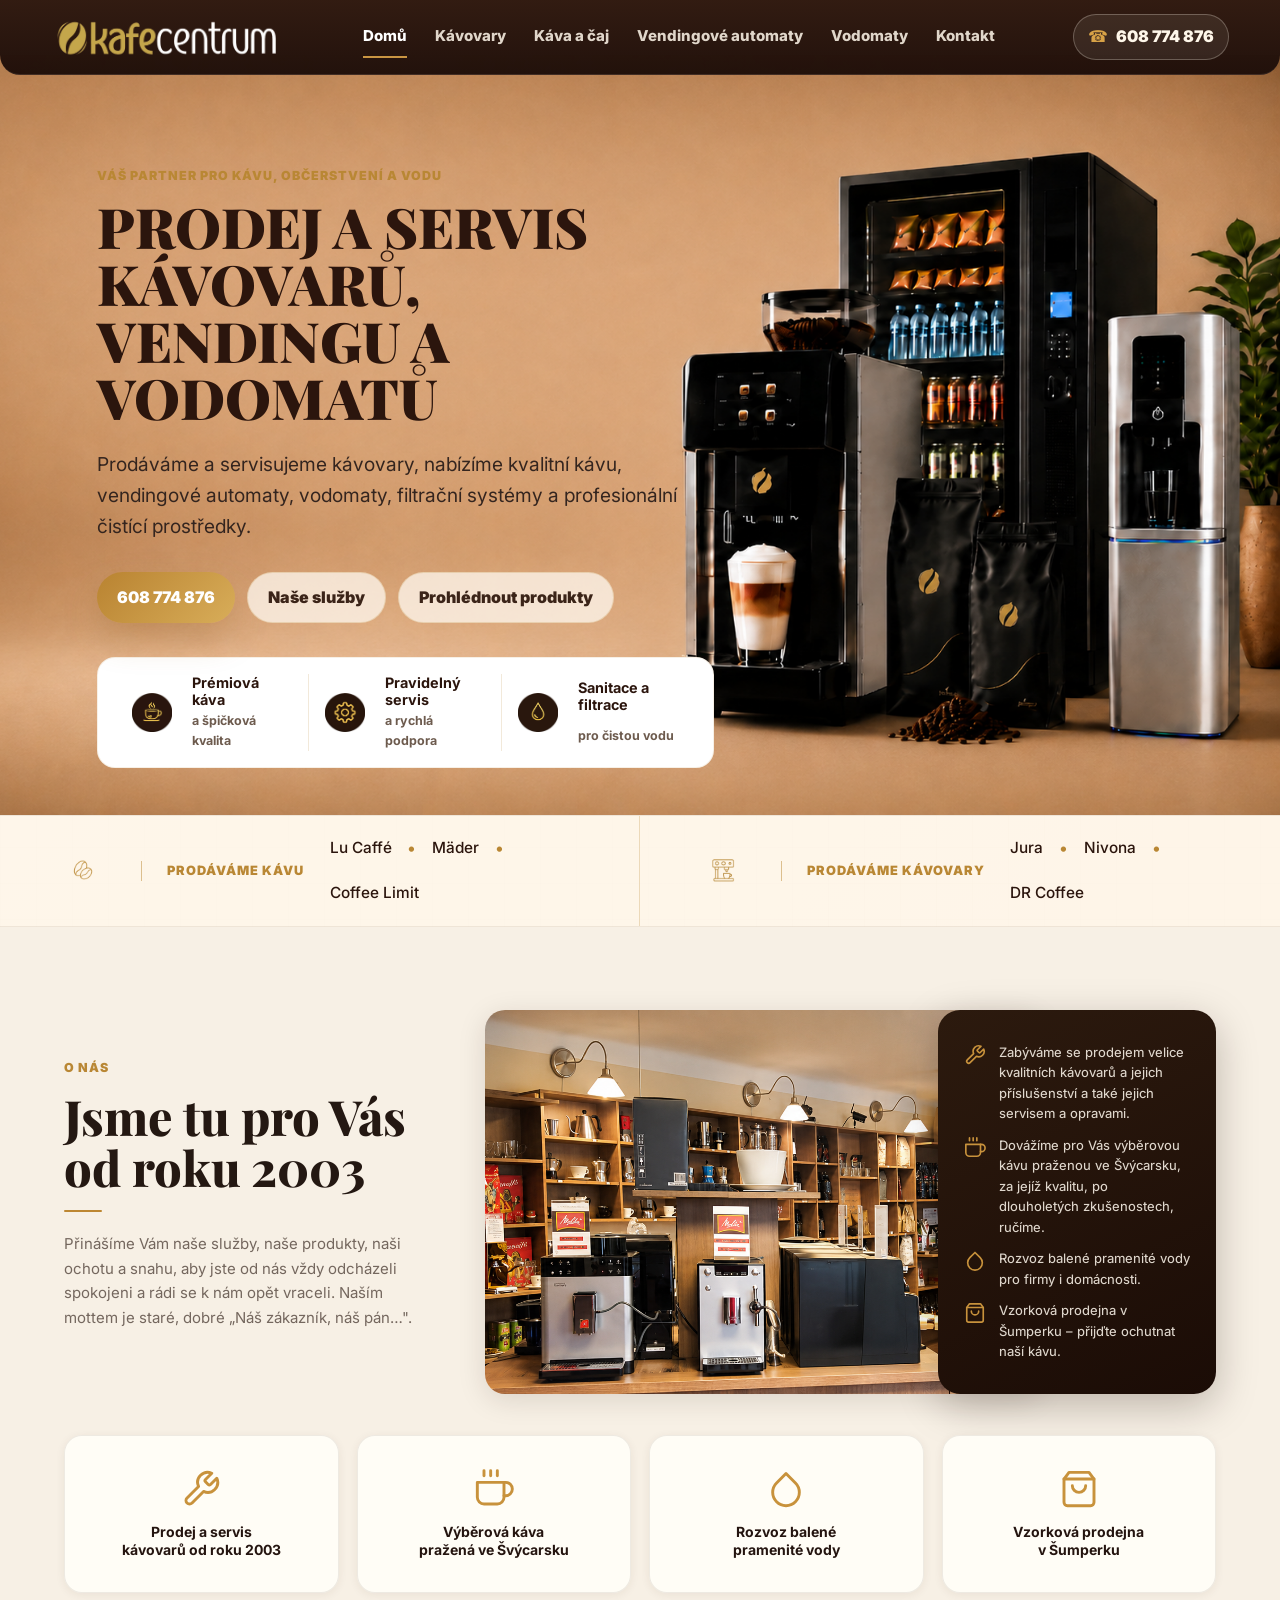
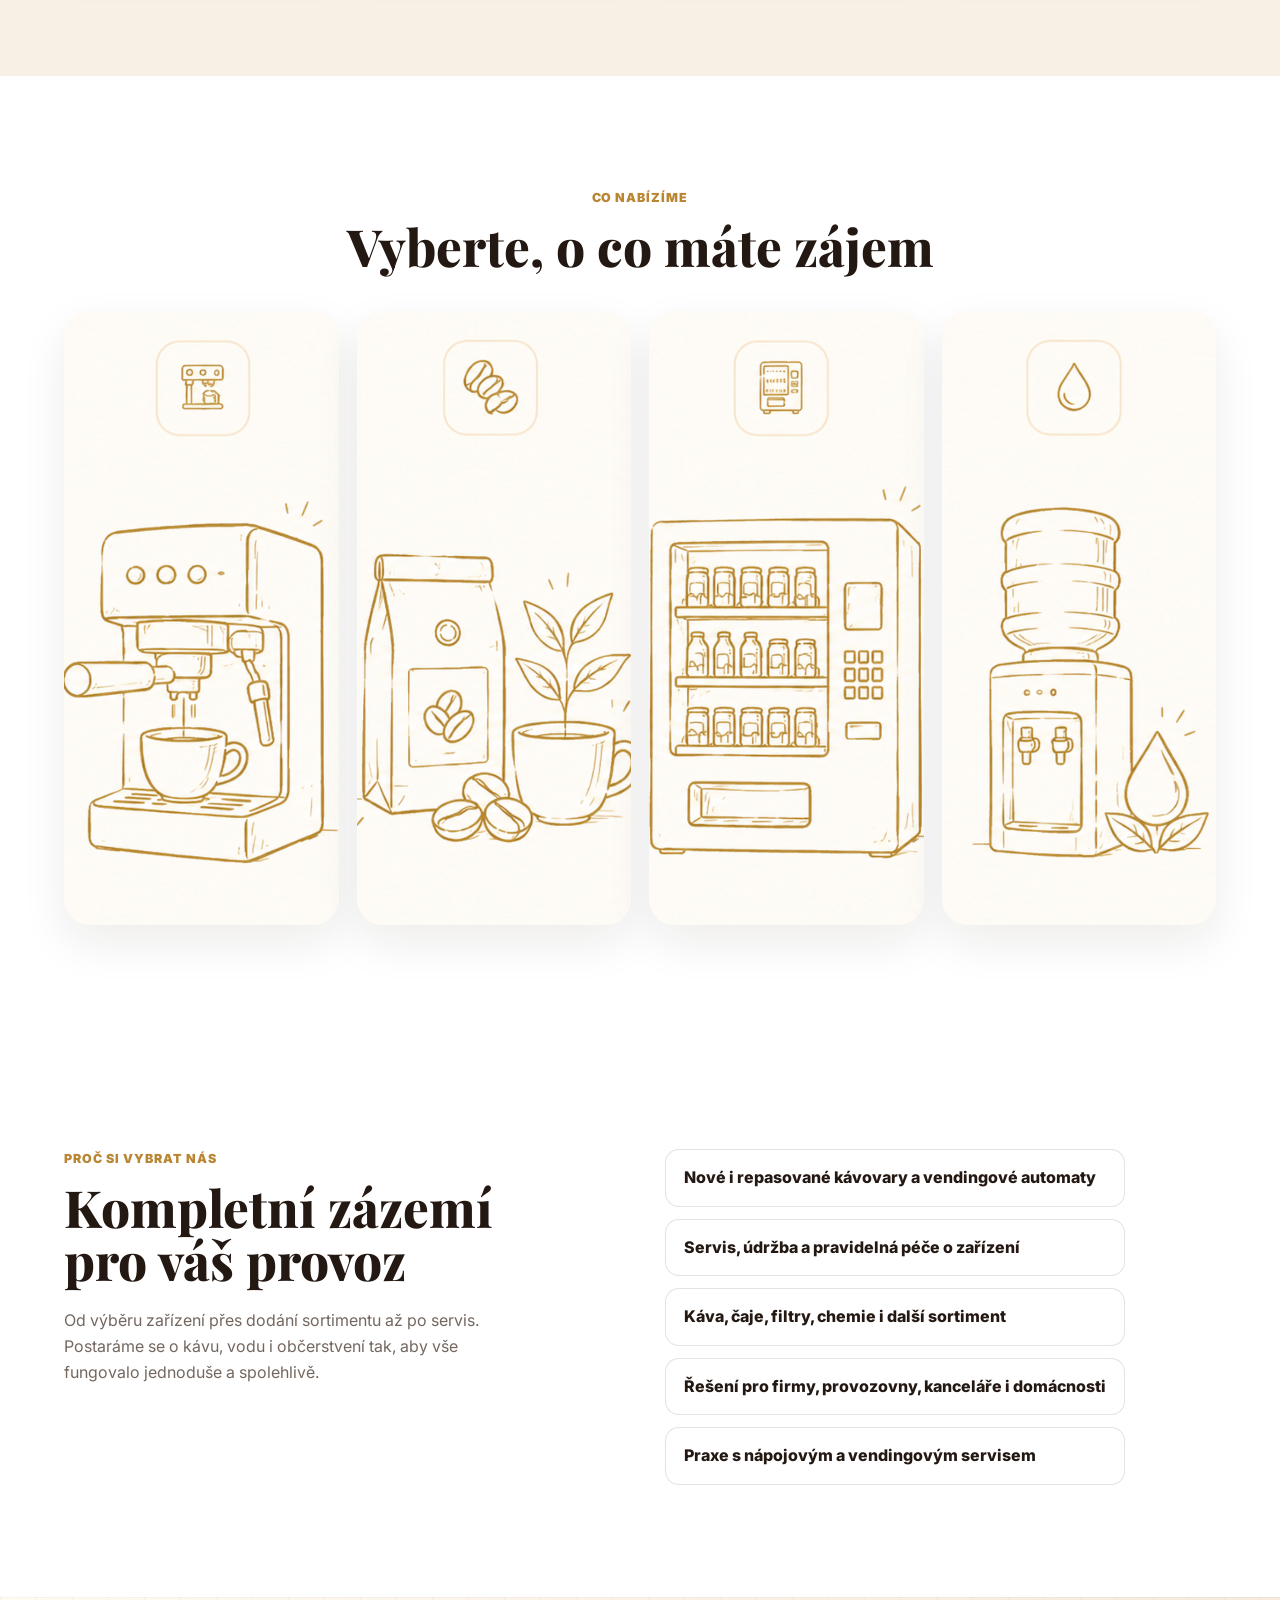
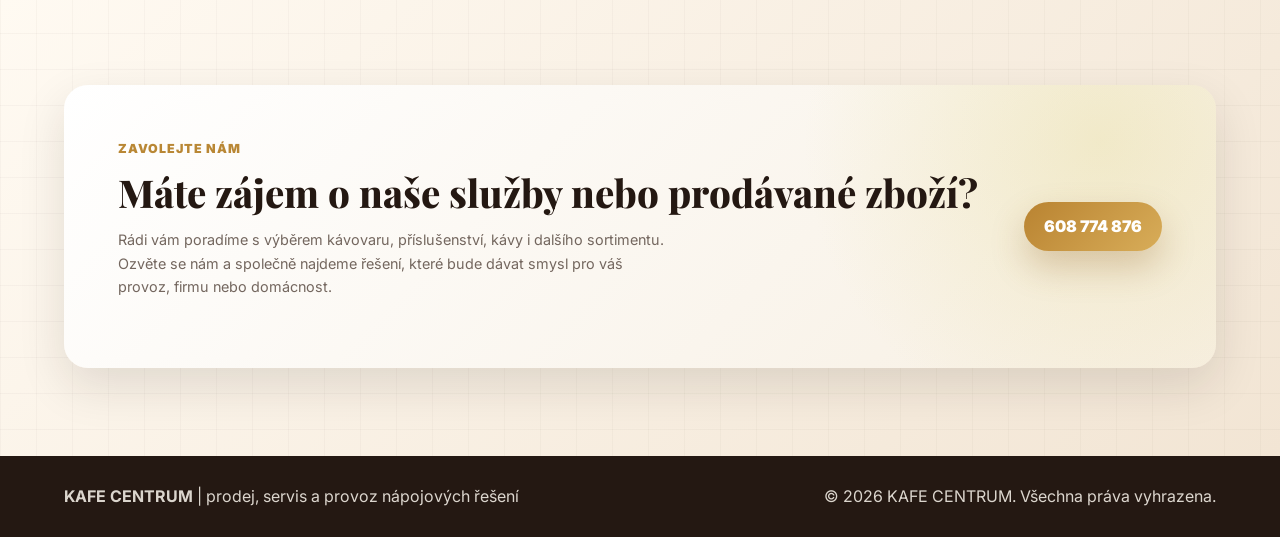
==== commit e649a7b2: "Aktualizace obsahu a assetů webu Co-Authored-By: Claude Sonnet 4.6 <noreply@anthropic.com>" ====
--- a/index.html
+++ b/index.html
@@ -14,7 +14,7 @@
       href="https://fonts.googleapis.com/css2?family=Inter:wght@400;500;600;700;800;900&family=Playfair+Display:wght@700;800&display=swap"
       rel="stylesheet"
     />
-    <link rel="stylesheet" href="style.css?v=nav-5" />
+    <link rel="stylesheet" href="style.css?v=hero-clear-1" />
   </head>
   <body class="kc-site kc-home">
     <header class="kc-header" data-header>
@@ -26,8 +26,8 @@
       </button>
       <nav class="kc-nav" id="site-nav" data-nav>
         <a aria-current="page" href="index.html">Domů</a>
-        <a href="kavovary-a-kava.html">Vše pro kávy</a>
-        <a href="kava.html">Káva</a>
+        <a href="kavovary-a-kava.html">Kávovary</a>
+        <a href="kava.html">Káva a čaj</a>
         <a href="vendingove-automaty.html">Vendingové automaty</a>
         <a href="vodomaty.html">Vodomaty</a>
         <a href="kontakt.html">Kontakt</a>
@@ -248,13 +248,15 @@
         </div>
       </section>
 
-      <section class="kc-cta reveal">
-        <div>
-          <p class="kc-kicker">Zavolejte nám</p>
-          <h2>Máte zájem o naše služby nebo prodávané zboží?</h2>
-          <p>Rádi vám poradíme s výběrem kávovaru, příslušenství, kávy i dalšího sortimentu. Ozvěte se nám a společně najdeme řešení, které bude dávat smysl pro váš provoz, firmu nebo domácnost.</p>
-        </div>
-        <a class="kc-btn kc-btn-primary" href="tel:+420608774876">608 774 876</a>
+      <section class="kc-home-cta-band">
+        <div class="kc-cta reveal">
+          <div>
+            <p class="kc-kicker">Zavolejte nám</p>
+            <h2>Máte zájem o naše služby nebo prodávané zboží?</h2>
+            <p>Rádi vám poradíme s výběrem kávovaru, příslušenství, kávy i dalšího sortimentu. Ozvěte se nám a společně najdeme řešení, které bude dávat smysl pro váš provoz, firmu nebo domácnost.</p>
+          </div>
+          <a class="kc-btn kc-btn-primary" href="tel:+420608774876">608 774 876</a>
+        </div>
       </section>
     </main>
 
--- a/style.css
+++ b/style.css
@@ -2128,6 +2128,11 @@
   --kc-line: rgba(31, 111, 140, 0.16);
   --kc-water-accent: #5bbbd7;
   --kc-water-deep: #092331;
+  background: #eaf6fb;
+}
+
+.kc-water-page::before {
+  display: none;
 }
 
 .kc-vending-page {
@@ -3542,6 +3547,33 @@
   color: #d7a247;
 }
 
+.kc-site.kc-home {
+  --kc-home-hero-bg: #d1a06f;
+  background: var(--kc-home-hero-bg);
+}
+
+.kc-home main {
+  background:
+    linear-gradient(rgba(77, 52, 39, 0.035) 1px, transparent 1px),
+    linear-gradient(90deg, rgba(77, 52, 39, 0.03) 1px, transparent 1px),
+    linear-gradient(135deg, var(--kc-cream-2), #f2e5d4);
+  background-size: 36px 36px, 36px 36px, auto;
+}
+
+.kc-home-cta-band {
+  padding: clamp(44px, 7vw, 88px) clamp(18px, 5vw, 72px);
+  background:
+    linear-gradient(rgba(77, 52, 39, 0.035) 1px, transparent 1px),
+    linear-gradient(90deg, rgba(77, 52, 39, 0.03) 1px, transparent 1px),
+    linear-gradient(135deg, var(--kc-cream-2), #f2e5d4);
+  background-size: 36px 36px, 36px 36px, auto;
+}
+
+.kc-home-cta-band .kc-cta {
+  margin-top: 0;
+  margin-bottom: 0;
+}
+
 .kc-home .kc-header-cta,
 .kc-home .kc-btn-primary {
   color: #ffffff;
@@ -3556,7 +3588,7 @@
   min-height: min(760px, calc(100vh - 78px));
   padding-top: clamp(46px, 5vw, 72px);
   padding-bottom: 0;
-  background: url("assets/hero-uvod.png") center right / cover no-repeat;
+  background: var(--kc-home-hero-bg) url("assets/hero-uvod.png") center right / cover no-repeat;
   overflow: hidden;
 }
 
@@ -4484,7 +4516,7 @@
   .kc-home .kc-hero {
     padding-top: 42px;
     min-height: auto;
-    background: url("assets/hero-uvod.png") center bottom / cover no-repeat;
+    background: var(--kc-home-hero-bg) url("assets/hero-uvod.png") center bottom / cover no-repeat;
   }
 
   .kc-actions,
@@ -5544,6 +5576,250 @@
 }
 
 /* ══════════════════════════════════════════════════════════════
+   TYPY KÁVOVARŮ — kavovary-a-kava.html
+   ══════════════════════════════════════════════════════════════ */
+
+.machine-types-section {
+  padding: clamp(38px, 6vw, 70px) 0 clamp(34px, 5vw, 64px);
+}
+
+.machine-types-container {
+  position: relative;
+}
+
+.machine-types-container::before {
+  display: block;
+  width: min(100%, 1120px);
+  height: 1px;
+  margin: 0 auto clamp(34px, 4.5vw, 54px);
+  background: linear-gradient(90deg, transparent, rgba(192, 137, 30, 0.34), transparent);
+  content: "";
+}
+
+.machine-types-header {
+  display: grid;
+  grid-template-columns: minmax(0, 0.9fr) minmax(320px, 0.68fr);
+  gap: clamp(28px, 5vw, 70px);
+  align-items: end;
+  margin-bottom: clamp(34px, 4vw, 48px);
+}
+
+.machine-types-heading {
+  max-width: 780px;
+  margin: 0;
+  color: #2a1812;
+  font-family: "Playfair Display", Georgia, serif;
+  font-size: clamp(2.25rem, 4.1vw, 4.6rem);
+  font-weight: 800;
+  line-height: 1.02;
+  letter-spacing: 0;
+}
+
+.machine-types-intro {
+  max-width: 570px;
+  margin: 0;
+  color: #5f4d43;
+  font-size: clamp(1rem, 1.15vw, 1.08rem);
+  line-height: 1.7;
+}
+
+.machine-types-grid {
+  display: grid;
+  grid-template-columns: repeat(2, minmax(0, 1fr));
+  gap: clamp(20px, 2.4vw, 30px);
+}
+
+.machine-type-card {
+  position: relative;
+  display: grid;
+  grid-template-columns: minmax(190px, 0.42fr) minmax(0, 0.58fr);
+  min-height: 340px;
+  overflow: hidden;
+  border: 1px solid rgba(60, 35, 20, 0.1);
+  border-radius: 20px;
+  background: #fffbf5;
+  box-shadow: 0 16px 34px rgba(42, 24, 18, 0.055);
+  transition: border-color 0.22s ease, box-shadow 0.22s ease, transform 0.22s ease;
+}
+
+.machine-type-card::after {
+  position: absolute;
+  top: 22px;
+  right: 22px;
+  width: 42px;
+  height: 2px;
+  border-radius: 2px;
+  background: rgba(192, 137, 30, 0.46);
+  content: "";
+}
+
+.machine-type-card:hover,
+.machine-type-card:focus-within {
+  border-color: rgba(192, 137, 30, 0.38);
+  box-shadow: 0 22px 42px rgba(42, 24, 18, 0.085);
+  transform: translateY(-3px);
+}
+
+.machine-type-image {
+  min-width: 0;
+  min-height: 100%;
+  margin: 0;
+  overflow: hidden;
+  background: #eadcca;
+}
+
+.machine-type-image img {
+  display: block;
+  width: 100%;
+  height: 100%;
+  min-height: 100%;
+  object-fit: cover;
+  object-position: center;
+  filter: saturate(0.96) contrast(1.02);
+  transition: transform 0.28s ease;
+}
+
+.machine-type-card:hover .machine-type-image img,
+.machine-type-card:focus-within .machine-type-image img {
+  transform: scale(1.035);
+}
+
+.machine-type-content {
+  display: flex;
+  flex-direction: column;
+  min-width: 0;
+  padding: clamp(24px, 2.8vw, 34px);
+}
+
+.machine-type-title {
+  max-width: 360px;
+  margin: 0 0 12px;
+  color: #2a1812;
+  font-family: "Playfair Display", Georgia, serif;
+  font-size: clamp(1.75rem, 2.2vw, 2.45rem);
+  font-weight: 800;
+  line-height: 1.02;
+  letter-spacing: 0;
+}
+
+.machine-type-description {
+  margin: 0 0 18px;
+  color: #5f4d43;
+  font-size: 0.98rem;
+  line-height: 1.58;
+}
+
+.machine-type-benefits {
+  display: grid;
+  gap: 9px;
+  margin: 0 0 24px;
+  padding: 0;
+  color: #3a2a22;
+  font-size: 0.92rem;
+  line-height: 1.35;
+  list-style: none;
+}
+
+.machine-type-benefits li {
+  position: relative;
+  padding-left: 22px;
+}
+
+.machine-type-benefits li::before {
+  position: absolute;
+  top: 0.45em;
+  left: 0;
+  width: 8px;
+  height: 8px;
+  border: 1px solid rgba(192, 137, 30, 0.48);
+  border-radius: 50%;
+  background: #c0891e;
+  box-shadow: 0 0 0 4px rgba(192, 137, 30, 0.08);
+  content: "";
+}
+
+.machine-type-cta {
+  display: inline-flex;
+  align-items: center;
+  justify-content: center;
+  gap: 9px;
+  width: fit-content;
+  min-height: 44px;
+  margin-top: auto;
+  padding: 0 18px;
+  border: 1.5px solid rgba(192, 137, 30, 0.44);
+  border-radius: 12px;
+  color: #7b5518;
+  background: rgba(255, 255, 255, 0.54);
+  font-size: 0.74rem;
+  font-weight: 900;
+  letter-spacing: 0.08em;
+  text-transform: uppercase;
+  text-decoration: none;
+  transition: background 0.2s ease, border-color 0.2s ease, color 0.2s ease, transform 0.2s ease;
+}
+
+.machine-type-cta:hover,
+.machine-type-cta:focus-visible {
+  border-color: #2a1812;
+  color: #fff8ec;
+  background: #2a1812;
+  transform: translateY(-1px);
+}
+
+@media (max-width: 1120px) {
+  .machine-type-card {
+    grid-template-columns: 1fr;
+    min-height: auto;
+  }
+
+  .machine-type-image {
+    min-height: 220px;
+    aspect-ratio: 16 / 10;
+  }
+}
+
+@media (max-width: 900px) {
+  .machine-types-header {
+    grid-template-columns: 1fr;
+    gap: 20px;
+    margin-bottom: 32px;
+  }
+
+  .machine-types-intro {
+    max-width: 720px;
+  }
+}
+
+@media (max-width: 720px) {
+  .machine-types-section {
+    padding: 38px 0 44px;
+  }
+
+  .machine-types-grid {
+    grid-template-columns: 1fr;
+    gap: 18px;
+  }
+
+  .machine-type-card::after {
+    top: 18px;
+    right: 18px;
+  }
+
+  .machine-type-image {
+    max-height: 220px;
+  }
+
+  .machine-type-content {
+    padding: 24px 22px 22px;
+  }
+
+  .machine-type-cta {
+    width: 100%;
+  }
+}
+
+/* ══════════════════════════════════════════════════════════════
    REPASOVANÉ KÁVOVARY BLOCK
    ══════════════════════════════════════════════════════════════ */
 
@@ -5623,8 +5899,9 @@
 .kc-repas-cta-bar {
   display: flex;
   align-items: center;
-  gap: 0;
+  gap: clamp(18px, 2.8vw, 36px);
   margin-top: auto;
+  padding-right: clamp(22px, 3.5vw, 48px);
   border-radius: 14px;
   background: linear-gradient(135deg, rgba(192, 137, 30, 0.1), rgba(192, 137, 30, 0.06));
   border: 1px solid rgba(192, 137, 30, 0.18);
@@ -5634,7 +5911,8 @@
 .kc-repas-botanical {
   flex-shrink: 0;
   align-self: stretch;
-  padding: 14px 6px 14px 16px;
+  width: 110px;
+  padding: 14px 0 14px 28px;
   opacity: 0.9;
 }
 
@@ -5644,7 +5922,9 @@
 }
 
 .kc-repas-cta-text {
-  margin: 0 0 16px;
+  flex: 1;
+  margin: 0;
+  padding: 24px 0;
   color: #3a2a22;
   font-size: 15px;
   font-weight: 500;
@@ -5790,6 +6070,7 @@
   .kc-repas-cta-bar {
     flex-direction: column;
     align-items: stretch;
+    padding-right: 0;
   }
 
   .kc-repas-botanical {
@@ -5797,6 +6078,10 @@
   }
 
   .kc-repas-cta-content {
+    padding: 20px;
+  }
+
+  .kc-repas-cta-text {
     padding: 20px;
   }
 
@@ -6632,6 +6917,635 @@
 }
 
 /* ══════════════════════════════════════════════════════════════
+   RESPONZIVNÍ KALIBRACE — kavovary-a-kava.html
+   ══════════════════════════════════════════════════════════════ */
+
+.kc-machines-page {
+  --kcm-container: 1380px;
+  --kcm-edge: clamp(18px, 4.8vw, 72px);
+  --kcm-section-y: 5.25rem;
+  --kcm-section-y-tight: 3.75rem;
+  --kcm-gap: 2.25rem;
+  --kcm-card-pad: 1.75rem;
+  --kcm-hero-title: 3.65rem;
+  --kcm-section-title: 3.75rem;
+  --kcm-section-title-sm: 2.45rem;
+  --kcm-card-title: 2.05rem;
+  --kcm-subtitle: 1.28rem;
+  --kcm-tile-title: 1.22rem;
+  --kcm-body: 1rem;
+  --kcm-lead: 1.06rem;
+  --kcm-small: 0.9rem;
+  --kcm-btn-h: 3rem;
+  --kcm-hero-min: 720px;
+  --kcm-showroom-h: 330px;
+  --kcm-photo-h: 380px;
+  --kcm-filter-photo-h: 430px;
+}
+
+.kc-machines-page main {
+  overflow-x: clip;
+}
+
+.kc-machines-page .kc-vsk-hero {
+  isolation: isolate;
+  min-height: clamp(620px, 100svh, var(--kcm-hero-min));
+  background-position: center top;
+}
+
+.kc-machines-page .kc-vsk-hero::before {
+  position: absolute;
+  inset: 0;
+  z-index: 0;
+  content: "";
+  pointer-events: none;
+  background:
+    linear-gradient(90deg, rgba(251, 245, 234, 0.96) 0%, rgba(251, 245, 234, 0.9) 33%, rgba(251, 245, 234, 0.46) 58%, rgba(251, 245, 234, 0.08) 100%),
+    linear-gradient(180deg, rgba(251, 245, 234, 0.18), rgba(251, 245, 234, 0.74));
+}
+
+.kc-machines-page .kc-vsk-hero-inner {
+  display: flex;
+  align-items: center;
+  width: 100%;
+  min-height: inherit;
+  max-width: var(--kcm-container);
+  padding: calc(78px + var(--kcm-section-y-tight)) var(--kcm-edge) var(--kcm-section-y-tight);
+}
+
+.kc-machines-page .kc-vsk-hero-copy {
+  max-width: 42rem;
+}
+
+.kc-machines-page .kc-vsk-kicker,
+.kc-machines-page .kc-pb-label-text,
+.kc-machines-page .kc-svp-label-text,
+.kc-machines-page .kc-flt-label-text,
+.kc-machines-page .kc-kicker {
+  letter-spacing: 0.1em;
+}
+
+.kc-machines-page .kc-vsk-headline {
+  max-width: 36rem;
+  font-size: var(--kcm-hero-title);
+  line-height: 1;
+  letter-spacing: 0;
+}
+
+.kc-machines-page .kc-vsk-lead,
+.kc-machines-page .kc-pb-intro-text,
+.kc-machines-page .machine-types-intro,
+.kc-machines-page .kc-repas-text,
+.kc-machines-page .kc-svp-desc,
+.kc-machines-page .kc-flt-desc,
+.kc-machines-page .kc-cta p {
+  font-size: var(--kcm-lead);
+}
+
+.kc-machines-page .kc-vsk-btn {
+  min-height: var(--kcm-btn-h);
+  height: auto;
+  padding: 0 1.55rem;
+  font-size: var(--kcm-body);
+}
+
+.kc-machines-page .kc-pb,
+.kc-machines-page .kc-svp,
+.kc-machines-page .kc-flt {
+  padding-right: var(--kcm-edge);
+  padding-left: var(--kcm-edge);
+}
+
+.kc-machines-page .kc-pb {
+  padding-top: var(--kcm-section-y);
+  padding-bottom: var(--kcm-section-y);
+}
+
+.kc-machines-page .kc-pb-inner,
+.kc-machines-page .kc-svp-inner,
+.kc-machines-page .kc-flt-inner {
+  max-width: var(--kcm-container);
+  gap: var(--kcm-gap);
+}
+
+.kc-machines-page .kc-pb-intro {
+  grid-template-columns: minmax(0, 1.05fr) minmax(280px, 0.72fr);
+  gap: clamp(28px, 4vw, 62px);
+  align-items: center;
+}
+
+.kc-machines-page .kc-pb-heading,
+.kc-machines-page .machine-types-heading,
+.kc-machines-page .kc-repas-heading,
+.kc-machines-page .kc-flt-heading,
+.kc-machines-page .kc-cta h2 {
+  font-size: var(--kcm-section-title);
+  line-height: 1.04;
+  letter-spacing: 0;
+}
+
+.kc-machines-page .kc-svp-heading {
+  font-size: var(--kcm-section-title-sm);
+  line-height: 1.08;
+  letter-spacing: 0;
+}
+
+.kc-machines-page .kc-pb-intro-img {
+  width: 100%;
+  height: var(--kcm-showroom-h);
+  max-height: none;
+  object-fit: cover;
+  object-position: center;
+}
+
+.kc-machines-page .kc-pb-cards {
+  gap: clamp(16px, 2vw, 24px);
+}
+
+.kc-machines-page .kc-pb-card {
+  padding: clamp(20px, 2vw, 28px);
+}
+
+.kc-machines-page .kc-pb-brand-logo {
+  max-width: min(78%, 260px);
+  max-height: 112px;
+}
+
+.kc-machines-page .kc-pb-card p,
+.kc-machines-page .machine-type-description,
+.kc-machines-page .kc-svp-step-body p,
+.kc-machines-page .kc-svp-fcard-body p,
+.kc-machines-page .kc-flt-cta-text {
+  font-size: var(--kcm-body);
+}
+
+.kc-machines-page .machine-types-section {
+  padding-top: var(--kcm-section-y-tight);
+  padding-bottom: var(--kcm-section-y-tight);
+}
+
+.kc-machines-page .machine-types-grid {
+  gap: clamp(18px, 2.1vw, 28px);
+}
+
+.kc-machines-page .machine-type-card {
+  min-height: auto;
+  border-radius: 20px;
+}
+
+.kc-machines-page .machine-type-image {
+  min-height: 100%;
+}
+
+.kc-machines-page .machine-type-image img {
+  object-position: center;
+}
+
+.kc-machines-page .machine-type-content {
+  padding: var(--kcm-card-pad);
+}
+
+.kc-machines-page .machine-type-title {
+  font-size: var(--kcm-card-title);
+  line-height: 1.05;
+  letter-spacing: 0;
+}
+
+.kc-machines-page .machine-type-benefits {
+  font-size: var(--kcm-small);
+}
+
+.kc-machines-page .machine-type-cta {
+  min-height: 2.75rem;
+}
+
+.kc-machines-page .kc-repas {
+  grid-template-columns: minmax(0, 1.05fr) minmax(320px, 0.95fr);
+  min-height: auto;
+}
+
+.kc-machines-page .kc-repas-left {
+  padding: clamp(28px, 3.5vw, 52px);
+}
+
+.kc-machines-page .kc-repas-feature p,
+.kc-machines-page .kc-repas-cta-text,
+.kc-machines-page .kc-repas-badge-text {
+  font-size: var(--kcm-small);
+}
+
+.kc-machines-page .kc-repas-right {
+  min-height: var(--kcm-photo-h);
+}
+
+.kc-machines-page .kc-repas-right img {
+  object-position: center;
+}
+
+.kc-machines-page .kc-svp {
+  padding-top: var(--kcm-section-y-tight);
+  padding-bottom: var(--kcm-section-y-tight);
+}
+
+.kc-machines-page .kc-svp-top {
+  gap: clamp(22px, 3.4vw, 48px);
+}
+
+.kc-machines-page .kc-svp-photo {
+  min-height: min(var(--kcm-photo-h), 44vh);
+}
+
+.kc-machines-page .kc-svp-photo img {
+  height: 100%;
+  min-height: min(var(--kcm-photo-h), 44vh);
+  object-position: center;
+}
+
+.kc-machines-page .kc-svp-step-card {
+  padding: clamp(15px, 1.5vw, 20px);
+}
+
+.kc-machines-page .kc-svp-step-body h3,
+.kc-machines-page .kc-svp-fcard-body h4 {
+  font-size: var(--kcm-subtitle);
+  letter-spacing: 0;
+}
+
+.kc-machines-page .kc-flt-cta-heading {
+  font-size: var(--kcm-section-title-sm);
+  letter-spacing: 0;
+}
+
+.kc-machines-page .kc-svp-features {
+  gap: clamp(10px, 1.2vw, 16px);
+}
+
+.kc-machines-page .kc-flt {
+  padding-top: var(--kcm-section-y);
+  padding-bottom: var(--kcm-section-y);
+}
+
+.kc-machines-page .kc-flt-grid {
+  gap: clamp(18px, 2.2vw, 30px);
+}
+
+.kc-machines-page .kc-flt-photo img {
+  height: var(--kcm-filter-photo-h);
+  min-height: 0;
+  object-fit: cover;
+  object-position: center;
+}
+
+.kc-machines-page .kc-flt-cat {
+  min-height: 0;
+  padding: clamp(14px, 1.6vw, 20px);
+}
+
+.kc-machines-page .kc-flt-cat-icon {
+  width: clamp(48px, 4vw, 64px);
+  height: clamp(48px, 4vw, 64px);
+}
+
+.kc-machines-page .kc-flt-cat-icon img {
+  width: 82%;
+  height: 82%;
+}
+
+.kc-machines-page .kc-flt-cat-name {
+  font-size: var(--kcm-tile-title);
+  letter-spacing: 0;
+}
+
+.kc-machines-page .kc-flt-cta {
+  padding: clamp(24px, 3vw, 36px);
+}
+
+.kc-machines-page .kc-cta {
+  max-width: var(--kcm-container);
+  margin-top: var(--kcm-section-y-tight);
+  margin-bottom: var(--kcm-section-y-tight);
+}
+
+@media (min-width: 1440px) and (min-height: 860px) {
+  .kc-machines-page {
+    --kcm-section-y: 5.75rem;
+    --kcm-section-y-tight: 4.25rem;
+    --kcm-hero-title: 4.05rem;
+    --kcm-section-title: 4.15rem;
+    --kcm-section-title-sm: 2.75rem;
+    --kcm-card-title: 2.2rem;
+    --kcm-subtitle: 1.36rem;
+    --kcm-tile-title: 1.32rem;
+    --kcm-lead: 1.12rem;
+    --kcm-body: 1.03rem;
+    --kcm-hero-min: 820px;
+    --kcm-showroom-h: 380px;
+    --kcm-photo-h: 430px;
+    --kcm-filter-photo-h: 470px;
+  }
+}
+
+@media (max-height: 820px) and (min-width: 900px) {
+  .kc-machines-page {
+    --kcm-section-y: 4rem;
+    --kcm-section-y-tight: 3rem;
+    --kcm-hero-title: 3.1rem;
+    --kcm-section-title: 3.15rem;
+    --kcm-section-title-sm: 2.15rem;
+    --kcm-card-title: 1.72rem;
+    --kcm-subtitle: 1.16rem;
+    --kcm-tile-title: 1.12rem;
+    --kcm-lead: 0.98rem;
+    --kcm-body: 0.94rem;
+    --kcm-small: 0.84rem;
+    --kcm-btn-h: 2.75rem;
+    --kcm-hero-min: 620px;
+    --kcm-showroom-h: 280px;
+    --kcm-photo-h: 320px;
+    --kcm-filter-photo-h: 340px;
+  }
+
+  .kc-machines-page .kc-vsk-actions {
+    gap: 10px;
+  }
+}
+
+@media (max-width: 1180px) {
+  .kc-machines-page {
+    --kcm-edge: clamp(20px, 4.5vw, 48px);
+    --kcm-section-y: 4.5rem;
+    --kcm-section-y-tight: 3.35rem;
+    --kcm-hero-title: 3.2rem;
+    --kcm-section-title: 3.2rem;
+    --kcm-section-title-sm: 2.25rem;
+    --kcm-card-title: 1.85rem;
+    --kcm-subtitle: 1.18rem;
+    --kcm-tile-title: 1.14rem;
+    --kcm-showroom-h: 320px;
+    --kcm-photo-h: 350px;
+    --kcm-filter-photo-h: 320px;
+  }
+
+  .kc-machines-page .kc-vsk-hero {
+    background-position: 58% top;
+  }
+
+  .kc-machines-page .kc-pb-intro {
+    grid-template-columns: 1fr;
+  }
+
+  .kc-machines-page .kc-pb-intro-right {
+    max-width: 760px;
+  }
+
+  .kc-machines-page .machine-type-card {
+    grid-template-columns: 1fr;
+  }
+
+  .kc-machines-page .machine-type-image {
+    min-height: 0;
+    aspect-ratio: 16 / 10;
+  }
+
+  .kc-machines-page .kc-repas {
+    grid-template-columns: 1fr;
+  }
+
+  .kc-machines-page .kc-repas-right {
+    height: var(--kcm-photo-h);
+    min-height: 0;
+  }
+}
+
+@media (max-width: 900px) {
+  .kc-machines-page {
+    --kcm-edge: clamp(18px, 5vw, 34px);
+    --kcm-section-y: 4rem;
+    --kcm-section-y-tight: 3rem;
+    --kcm-hero-title: 2.9rem;
+    --kcm-section-title: 2.85rem;
+    --kcm-section-title-sm: 2.1rem;
+    --kcm-card-title: 1.7rem;
+    --kcm-subtitle: 1.12rem;
+    --kcm-tile-title: 1.08rem;
+    --kcm-lead: 1rem;
+    --kcm-body: 0.95rem;
+    --kcm-small: 0.86rem;
+    --kcm-showroom-h: 280px;
+    --kcm-photo-h: 320px;
+  }
+
+  .kc-machines-page .kc-pb-cards,
+  .kc-machines-page .machine-types-grid {
+    grid-template-columns: repeat(2, minmax(0, 1fr));
+  }
+
+  .kc-machines-page .kc-pb-card:nth-child(3) {
+    max-width: none;
+  }
+
+  .kc-machines-page .kc-svp-top,
+  .kc-machines-page .kc-flt-grid {
+    grid-template-columns: 1fr;
+  }
+
+  .kc-machines-page .kc-flt-cats {
+    grid-template-columns: repeat(2, minmax(0, 1fr));
+  }
+}
+
+@media (max-width: 720px) {
+  .kc-machines-page {
+    --kcm-edge: 18px;
+    --kcm-section-y: 3.25rem;
+    --kcm-section-y-tight: 2.55rem;
+    --kcm-gap: 1.35rem;
+    --kcm-card-pad: 1.25rem;
+    --kcm-hero-title: 2.35rem;
+    --kcm-section-title: 2.28rem;
+    --kcm-section-title-sm: 1.92rem;
+    --kcm-card-title: 1.45rem;
+    --kcm-subtitle: 1.05rem;
+    --kcm-tile-title: 1rem;
+    --kcm-lead: 0.96rem;
+    --kcm-body: 0.92rem;
+    --kcm-small: 0.84rem;
+    --kcm-btn-h: 3rem;
+    --kcm-showroom-h: 230px;
+    --kcm-photo-h: 260px;
+    --kcm-filter-photo-h: 240px;
+  }
+
+  .kc-machines-page .kc-vsk-hero {
+    min-height: auto;
+    background-position: 62% top;
+  }
+
+  .kc-machines-page .kc-vsk-hero::before {
+    background:
+      linear-gradient(180deg, rgba(251, 245, 234, 0.96) 0%, rgba(251, 245, 234, 0.9) 55%, rgba(251, 245, 234, 0.66) 100%),
+      linear-gradient(90deg, rgba(251, 245, 234, 0.96), rgba(251, 245, 234, 0.68));
+  }
+
+  .kc-machines-page .kc-vsk-hero-inner {
+    align-items: flex-start;
+    padding: calc(78px + 2.2rem) var(--kcm-edge) 2.4rem;
+  }
+
+  .kc-machines-page .kc-vsk-headline {
+    max-width: 24rem;
+  }
+
+  .kc-machines-page .kc-vsk-actions {
+    gap: 0.7rem;
+  }
+
+  .kc-machines-page .kc-vsk-btn {
+    width: 100%;
+  }
+
+  .kc-machines-page .kc-pb {
+    margin-top: -30px;
+    border-radius: 30px 30px 0 0;
+  }
+
+  .kc-machines-page .kc-pb-label {
+    gap: 12px;
+    margin-bottom: 16px;
+  }
+
+  .kc-machines-page .kc-pb-label-line,
+  .kc-machines-page .kc-svp-label-line,
+  .kc-machines-page .kc-flt-label-line {
+    width: 46px;
+  }
+
+  .kc-machines-page .kc-pb-cards,
+  .kc-machines-page .machine-types-grid,
+  .kc-machines-page .kc-flt-cats,
+  .kc-machines-page .kc-svp-features {
+    grid-template-columns: 1fr;
+  }
+
+  .kc-machines-page .kc-pb-card {
+    padding: 1.25rem;
+  }
+
+  .kc-machines-page .kc-pb-logo {
+    min-height: 54px;
+    margin-bottom: 16px;
+  }
+
+  .kc-machines-page .kc-pb-brand-logo {
+    max-width: min(78%, 220px);
+    max-height: 88px;
+  }
+
+  .kc-machines-page .machine-type-image {
+    max-height: 220px;
+  }
+
+  .kc-machines-page .machine-type-cta {
+    width: 100%;
+  }
+
+  .kc-machines-page .kc-repas {
+    grid-template-columns: 1fr;
+  }
+
+  .kc-machines-page .kc-repas-left {
+    padding: 1.35rem;
+  }
+
+  .kc-machines-page .kc-repas-features {
+    grid-template-columns: 1fr;
+  }
+
+  .kc-machines-page .kc-repas-right {
+    height: var(--kcm-photo-h);
+    min-height: 0;
+  }
+
+  .kc-machines-page .kc-repas-badge {
+    width: 142px;
+    padding: 12px;
+  }
+
+  .kc-machines-page .kc-svp-step-card {
+    align-items: flex-start;
+  }
+
+  .kc-machines-page .kc-svp-photo,
+  .kc-machines-page .kc-svp-photo img {
+    min-height: var(--kcm-photo-h);
+  }
+
+  .kc-machines-page .kc-svp-cta,
+  .kc-machines-page .kc-cta {
+    grid-template-columns: 1fr;
+  }
+
+  .kc-machines-page .kc-svp-cta-actions,
+  .kc-machines-page .kc-cta-actions {
+    align-items: stretch;
+  }
+
+  .kc-machines-page .kc-svp-btn,
+  .kc-machines-page .kc-cta .kc-btn {
+    width: 100%;
+  }
+
+  .kc-machines-page .kc-flt-label {
+    gap: 12px;
+  }
+
+  .kc-machines-page .kc-flt-photo img {
+    height: var(--kcm-filter-photo-h);
+  }
+
+  .kc-machines-page .kc-flt-cta {
+    align-items: stretch;
+  }
+}
+
+@media (max-width: 380px), (max-width: 720px) and (max-height: 720px) {
+  .kc-machines-page {
+    --kcm-section-y: 2.7rem;
+    --kcm-section-y-tight: 2.15rem;
+    --kcm-hero-title: 2.12rem;
+    --kcm-section-title: 2rem;
+    --kcm-section-title-sm: 1.7rem;
+    --kcm-card-title: 1.28rem;
+    --kcm-subtitle: 1rem;
+    --kcm-tile-title: 0.94rem;
+    --kcm-lead: 0.91rem;
+    --kcm-body: 0.88rem;
+    --kcm-small: 0.8rem;
+    --kcm-showroom-h: 200px;
+    --kcm-photo-h: 230px;
+    --kcm-filter-photo-h: 210px;
+  }
+
+  .kc-machines-page .kc-vsk-hero-inner {
+    padding-top: calc(72px + 1.55rem);
+  }
+
+  .kc-machines-page .kc-vsk-headline {
+    max-width: 21rem;
+  }
+
+  .kc-machines-page .kc-vsk-lead {
+    line-height: 1.48;
+  }
+
+  .kc-machines-page .kc-pb-label-text,
+  .kc-machines-page .kc-svp-label-text,
+  .kc-machines-page .kc-flt-label-text {
+    font-size: 0.72rem;
+  }
+}
+
+/* ══════════════════════════════════════════════════════════════
    VENDING HERO — vendingove-automaty.html
 ══════════════════════════════════════════════════════════════ */
 
@@ -6649,27 +7563,39 @@
 .kc-vnd-hero {
   --kc-vnd-nav-overlap: 75px;
   position: relative;
-  min-height: clamp(720px, 100svh, 820px);
+  min-height: clamp(680px, 82svh, 820px);
   margin-top: calc(var(--kc-vnd-nav-overlap) * -1);
   padding: 0;
   display: flex;
   align-items: stretch;
   overflow: hidden;
   isolation: isolate;
-  background:
-    linear-gradient(180deg, rgba(10, 12, 13, 0.16), rgba(10, 12, 13, 0.48)),
-    linear-gradient(90deg, rgba(10, 12, 13, 0.92) 0%, rgba(10, 12, 13, 0.78) 35%, rgba(10, 12, 13, 0.35) 62%, rgba(10, 12, 13, 0.1) 100%),
-    url("assets/vending-hero-background.png") center right / cover no-repeat;
+  background: #f6f1e8 url("assets/vending-hero-studio.png") center right / cover no-repeat;
+}
+
+.kc-vnd-hero::before {
+  position: absolute;
+  inset: 0;
+  z-index: 0;
+  content: "";
+  pointer-events: none;
+  background: linear-gradient(
+    90deg,
+    rgba(246, 241, 232, 0.96) 0%,
+    rgba(246, 241, 232, 0.88) 32%,
+    rgba(246, 241, 232, 0.48) 55%,
+    rgba(246, 241, 232, 0.10) 78%,
+    rgba(246, 241, 232, 0) 100%
+  );
 }
 
 .kc-vnd-hero::after {
   position: absolute;
-  inset: auto 0 0;
+  inset: 0;
   z-index: 0;
-  height: 34%;
   content: "";
   pointer-events: none;
-  background: linear-gradient(180deg, rgba(10, 12, 13, 0), rgba(10, 12, 13, 0.54));
+  background: linear-gradient(180deg, rgba(246, 241, 232, 0) 70%, rgba(246, 241, 232, 0.70) 100%);
 }
 
 .kc-vnd-hero-inner {
@@ -6683,7 +7609,7 @@
   gap: clamp(44px, 6vw, 96px);
   align-items: center;
   min-height: inherit;
-  padding: calc(clamp(78px, 6vw, 90px) + var(--kc-vnd-nav-overlap)) clamp(64px, 6vw, 96px) clamp(78px, 6vw, 90px);
+  padding: calc(clamp(90px, 6vw, 110px) + var(--kc-vnd-nav-overlap)) clamp(72px, 6vw, 96px) clamp(90px, 6vw, 110px);
 }
 
 /* ── LEFT ────────────────────────────────────────────────────── */
@@ -6692,7 +7618,7 @@
   display: flex;
   flex-direction: column;
   align-items: flex-start;
-  max-width: 620px;
+  max-width: 650px;
 }
 
 /* Label */
@@ -6724,13 +7650,13 @@
 
 .kc-vnd-heading {
   margin: 0;
-  max-width: 620px;
-  color: #f7f2e8;
+  max-width: 650px;
+  color: #111315;
   font-family: "Playfair Display", Georgia, serif;
-  font-size: clamp(4.5rem, 5.4vw, 5.2rem);
+  font-size: clamp(4.875rem, 5.8vw, 5.75rem);
   font-weight: 800;
   line-height: 0.98;
-  letter-spacing: 0;
+  letter-spacing: -0.02em;
   text-shadow: none;
   text-transform: none;
 }
@@ -6739,10 +7665,11 @@
 
 .kc-vnd-lead {
   margin: 28px 0 0;
-  color: rgba(247, 242, 232, 0.78);
+  color: #4f4b46;
   font-size: clamp(18px, 1.35vw, 20px);
   line-height: 1.65;
   max-width: 560px;
+  font-weight: 500;
 }
 
 /* Benefit pills */
@@ -6750,7 +7677,7 @@
 .kc-vnd-pills {
   display: flex;
   flex-wrap: wrap;
-  gap: 10px;
+  gap: 12px;
   margin-top: 34px;
 }
 
@@ -6758,15 +7685,16 @@
   display: inline-flex;
   align-items: center;
   gap: 9px;
-  padding: 11px 14px;
-  background: rgba(255, 255, 255, 0.06);
-  border: 1px solid rgba(255, 255, 255, 0.14);
+  padding: 12px 18px;
+  background: rgba(255, 255, 255, 0.72);
+  border: 1px solid rgba(60, 35, 25, 0.12);
   border-radius: 999px;
-  color: #f7f2e8;
+  color: #1b1714;
   font-size: 14px;
   font-weight: 700;
   white-space: nowrap;
-  backdrop-filter: blur(8px);
+  box-shadow: 0 8px 24px rgba(0, 0, 0, 0.06);
+  backdrop-filter: blur(6px);
 }
 
 .kc-vnd-pill svg {
@@ -6800,25 +7728,26 @@
 }
 
 .kc-vnd-cta-primary {
+  color: #fffaf2;
+  border-color: rgba(17, 19, 21, 0.2);
+  background: #111315;
+  box-shadow: 0 16px 32px rgba(0, 0, 0, 0.16);
+}
+
+.kc-vnd-cta-secondary {
   color: #111315;
-  background: linear-gradient(135deg, #d7a247, #c69236);
-  box-shadow: 0 14px 32px rgba(198, 146, 54, 0.28);
-}
-
-.kc-vnd-cta-secondary {
-  color: #f7f2e8;
-  border-color: rgba(255, 255, 255, 0.25);
-  background: rgba(17, 19, 21, 0.34);
+  border-color: rgba(17, 19, 21, 0.14);
+  background: rgba(255, 255, 255, 0.62);
   box-shadow: none;
-  backdrop-filter: blur(8px);
+  backdrop-filter: blur(6px);
 }
 
 .kc-site.kc-vending-page .kc-vnd-hero .kc-vnd-cta-primary {
+  color: #fffaf2;
+}
+
+.kc-site.kc-vending-page .kc-vnd-hero .kc-vnd-cta-secondary {
   color: #111315;
-}
-
-.kc-site.kc-vending-page .kc-vnd-hero .kc-vnd-cta-secondary {
-  color: #f7f2e8;
 }
 
 .kc-vnd-cta:hover {
@@ -6826,13 +7755,13 @@
 }
 
 .kc-vnd-cta-primary:hover {
-  background: linear-gradient(135deg, #e2b65f, #cf9d44);
-  box-shadow: 0 18px 36px rgba(198, 146, 54, 0.34);
+  background: #000;
+  box-shadow: 0 18px 36px rgba(0, 0, 0, 0.18);
 }
 
 .kc-vnd-cta-secondary:hover {
-  border-color: rgba(198, 146, 54, 0.64);
-  background: rgba(255, 255, 255, 0.08);
+  border-color: #c69236;
+  background: #fffaf2;
 }
 
 /* ── RIGHT: photo + floating cards ──────────────────────────── */
@@ -6850,31 +7779,33 @@
   position: absolute;
   display: flex;
   align-items: center;
-  gap: 14px;
-  padding: 16px 20px;
-  width: 230px;
+  gap: 12px;
+  padding: 14px 16px;
+  width: 214px;
   color: #111315;
-  background: rgba(255, 255, 255, 0.92);
-  border: 1px solid rgba(255, 255, 255, 0.34);
+  background: rgba(255, 255, 255, 0.88);
+  border: 1px solid rgba(60, 35, 25, 0.1);
   border-radius: 20px;
-  box-shadow: 0 18px 42px rgba(0, 0, 0, 0.22);
+  box-shadow: 0 18px 40px rgba(0, 0, 0, 0.12);
   pointer-events: none;
+  backdrop-filter: blur(6px);
 }
 
 .kc-vnd-float-1 {
-  right: clamp(120px, 12vw, 210px);
-  top: 40%;
+  right: clamp(260px, 24vw, 360px);
+  top: 52%;
 }
 
 .kc-vnd-float-2 {
-  right: clamp(32px, 5vw, 84px);
-  bottom: 18%;
+  right: clamp(34px, 6vw, 84px);
+  top: 64%;
+  bottom: auto;
 }
 
 .kc-vnd-float-icon {
   flex-shrink: 0;
-  width: 48px;
-  height: 48px;
+  width: 42px;
+  height: 42px;
   border-radius: 50%;
   display: flex;
   align-items: center;
@@ -6887,14 +7818,14 @@
 }
 
 .kc-vnd-float-icon-gold {
-  background: #c69236;
-  color: #fff;
+  background: #111315;
+  color: #fffaf2;
 }
 
 .kc-vnd-float-text strong {
   display: block;
   color: #111315;
-  font-size: 16px;
+  font-size: 15px;
   font-weight: 800;
   line-height: 1.2;
   margin-bottom: 3px;
@@ -6903,7 +7834,7 @@
 .kc-vnd-float-text p {
   margin: 0;
   color: #4e5358;
-  font-size: 13px;
+  font-size: 12.5px;
   line-height: 1.4;
 }
 
@@ -6913,10 +7844,16 @@
   .kc-vnd-hero {
     --kc-vnd-nav-overlap: 75px;
     min-height: 720px;
-    background:
-      linear-gradient(180deg, rgba(10, 12, 13, 0.2), rgba(10, 12, 13, 0.58)),
-      linear-gradient(90deg, rgba(10, 12, 13, 0.94) 0%, rgba(10, 12, 13, 0.82) 48%, rgba(10, 12, 13, 0.28) 100%),
-      url("assets/vending-hero-background.png") center right / cover no-repeat;
+    background: #f6f1e8 url("assets/vending-hero-studio.png") center right / cover no-repeat;
+  }
+
+  .kc-vnd-hero::before {
+    background: linear-gradient(
+      90deg,
+      rgba(246, 241, 232, 0.98) 0%,
+      rgba(246, 241, 232, 0.90) 48%,
+      rgba(246, 241, 232, 0.32) 100%
+    );
   }
 
   .kc-vnd-hero-inner {
@@ -6944,10 +7881,16 @@
   .kc-vnd-hero {
     --kc-vnd-nav-overlap: 71px;
     min-height: 680px;
-    background:
-      linear-gradient(180deg, rgba(10, 12, 13, 0.22), rgba(10, 12, 13, 0.62)),
-      linear-gradient(90deg, rgba(10, 12, 13, 0.94) 0%, rgba(10, 12, 13, 0.82) 58%, rgba(10, 12, 13, 0.2) 100%),
-      url("assets/vending-hero-background.png") 68% center / cover no-repeat;
+    background: #f6f1e8 url("assets/vending-hero-studio.png") 65% center / cover no-repeat;
+  }
+
+  .kc-vnd-hero::before {
+    background: linear-gradient(
+      90deg,
+      rgba(246, 241, 232, 0.98) 0%,
+      rgba(246, 241, 232, 0.92) 62%,
+      rgba(246, 241, 232, 0.45) 100%
+    );
   }
 
   .kc-vnd-hero-inner {
@@ -8074,6 +9017,1204 @@
 
 .kc-vending-page .kc-vsp-contact-val {
   color: #ffffff;
+}
+
+/* ══════════════════════════════════════════════════════════════
+   VENDING NAVAZUJÍCÍ SEKCE — vendingove-automaty.html
+══════════════════════════════════════════════════════════════ */
+
+.kc-vending-page {
+  --kc-vend-cream: #f6f2ea;
+  --kc-vend-cream-2: #f4f1eb;
+  --kc-vend-card: #fffaf6;
+  --kc-vend-ink: #17120f;
+  --kc-vend-muted: #5f5b55;
+  --kc-vend-gold: #c69236;
+  --kc-vend-line: rgba(30, 25, 20, 0.1);
+  background: var(--kc-vend-cream);
+}
+
+.kc-vend-section {
+  position: relative;
+  padding: clamp(72px, 8vw, 112px) clamp(20px, 4.5vw, 64px);
+  background: var(--kc-vend-cream);
+}
+
+.kc-vend-section:nth-of-type(odd) {
+  background: var(--kc-vend-cream-2);
+}
+
+.kc-vend-showroom {
+  z-index: 2;
+  margin-top: -52px;
+  overflow: hidden;
+  border-radius: 52px 52px 0 0;
+  background: var(--kc-vend-cream);
+}
+
+.kc-vend-container {
+  max-width: 1380px;
+  margin: 0 auto;
+}
+
+.kc-vend-label {
+  display: inline-flex;
+  align-items: center;
+  gap: 14px;
+  margin: 0 0 18px;
+  color: var(--kc-vend-gold);
+  font-size: 13px;
+  font-weight: 900;
+  letter-spacing: 0.13em;
+  text-transform: uppercase;
+}
+
+.kc-vend-label::after {
+  display: block;
+  width: 62px;
+  height: 2px;
+  border-radius: 2px;
+  background: rgba(198, 146, 54, 0.74);
+  content: "";
+}
+
+.kc-vend-copy h2,
+.kc-vend-section-head h2,
+.kc-vend-final h2 {
+  margin: 0;
+  color: var(--kc-vend-ink);
+  font-family: "Playfair Display", Georgia, serif;
+  font-weight: 800;
+  line-height: 1.05;
+  letter-spacing: -0.02em;
+}
+
+.kc-vend-copy h2 {
+  max-width: 720px;
+  font-size: clamp(2.75rem, 5vw, 4.25rem);
+}
+
+.kc-vend-copy p:not(.kc-vend-label),
+.kc-vend-section-head p:not(.kc-vend-label),
+.kc-vend-final p:not(.kc-vend-label) {
+  margin: 24px 0 0;
+  max-width: 590px;
+  color: var(--kc-vend-muted);
+  font-size: clamp(16px, 1.25vw, 18px);
+  line-height: 1.65;
+}
+
+.kc-vend-showroom-grid {
+  display: grid;
+  grid-template-columns: minmax(0, 0.92fr) minmax(420px, 1.08fr);
+  gap: clamp(42px, 6vw, 84px);
+  align-items: center;
+}
+
+.kc-vend-showroom-visual {
+  margin: 0;
+  overflow: hidden;
+  border: 1px solid var(--kc-vend-line);
+  border-radius: 32px;
+  background: #efe4d6;
+  box-shadow: 0 18px 42px rgba(23, 18, 15, 0.09);
+}
+
+.kc-vend-showroom-visual img {
+  display: block;
+  width: 100%;
+  aspect-ratio: 16 / 10;
+  object-fit: cover;
+  object-position: center;
+}
+
+.kc-vend-service {
+  background:
+    linear-gradient(rgba(60, 35, 25, 0.024) 1px, transparent 1px),
+    linear-gradient(90deg, rgba(60, 35, 25, 0.02) 1px, transparent 1px),
+    #fbfaf7;
+  background-size: 42px 42px, 42px 42px, auto;
+}
+
+.kc-vend-service-grid {
+  display: grid;
+  grid-template-columns: minmax(390px, 0.92fr) minmax(0, 1.08fr);
+  gap: clamp(42px, 6vw, 78px);
+  align-items: center;
+}
+
+.kc-vend-service-visual {
+  margin: 0;
+  overflow: hidden;
+  border: 1px solid var(--kc-vend-line);
+  border-radius: 30px;
+  background: #efe4d6;
+  box-shadow: 0 16px 40px rgba(23, 18, 15, 0.08);
+}
+
+.kc-vend-service-visual img {
+  display: block;
+  width: 100%;
+  min-height: 520px;
+  object-fit: cover;
+  object-position: center;
+}
+
+.kc-vend-service-copy {
+  padding: clamp(32px, 4vw, 48px);
+  border: 1px solid var(--kc-vend-line);
+  border-radius: 30px;
+  background: rgba(255, 250, 246, 0.88);
+  box-shadow: 0 10px 30px rgba(23, 18, 15, 0.055);
+}
+
+.kc-vend-service-copy h2 {
+  font-size: clamp(2.45rem, 4vw, 3.7rem);
+}
+
+.kc-vend-service-list {
+  display: grid;
+  grid-template-columns: repeat(2, minmax(0, 1fr));
+  gap: 14px;
+  margin-top: 32px;
+}
+
+.kc-vend-service-item {
+  display: flex;
+  gap: 14px;
+  min-height: 142px;
+  padding: 20px;
+  border: 1px solid var(--kc-vend-line);
+  border-radius: 22px;
+  background: #fffaf6;
+}
+
+.kc-vend-service-item .kc-vend-card-icon {
+  flex: 0 0 48px;
+  width: 48px;
+  height: 48px;
+  margin-bottom: 0;
+}
+
+.kc-vend-service-item h3 {
+  margin: 0 0 8px;
+  color: var(--kc-vend-ink);
+  font-size: 17px;
+  font-weight: 900;
+  line-height: 1.18;
+}
+
+.kc-vend-service-item p {
+  margin: 0;
+  color: var(--kc-vend-muted);
+  font-size: 14.5px;
+  line-height: 1.55;
+}
+
+.kc-vend-benefit-grid {
+  display: grid;
+  grid-template-columns: repeat(4, minmax(0, 1fr));
+  gap: 18px;
+  margin-top: clamp(36px, 5vw, 58px);
+}
+
+.kc-vend-benefit-card,
+.kc-vend-place-card,
+.kc-vend-step {
+  border: 1px solid var(--kc-vend-line);
+  background: var(--kc-vend-card);
+  box-shadow: 0 8px 24px rgba(23, 18, 15, 0.055);
+}
+
+.kc-vend-benefit-card {
+  min-height: 210px;
+  padding: clamp(24px, 2.3vw, 32px);
+  border-radius: 24px;
+}
+
+.kc-vend-card-icon,
+.kc-vend-step-icon {
+  display: inline-flex;
+  align-items: center;
+  justify-content: center;
+  color: var(--kc-vend-gold);
+  background: rgba(198, 146, 54, 0.09);
+  border: 1px solid rgba(198, 146, 54, 0.2);
+}
+
+.kc-vend-card-icon {
+  width: 52px;
+  height: 52px;
+  border-radius: 16px;
+  margin-bottom: 22px;
+}
+
+.kc-vend-benefit-card h3,
+.kc-vend-place-card h3,
+.kc-vend-step h3 {
+  margin: 0 0 9px;
+  color: var(--kc-vend-ink);
+  font-size: 18px;
+  font-weight: 850;
+  line-height: 1.2;
+}
+
+.kc-vend-benefit-card p,
+.kc-vend-place-card p,
+.kc-vend-step p {
+  margin: 0;
+  color: var(--kc-vend-muted);
+  font-size: 14.5px;
+  line-height: 1.58;
+}
+
+.kc-vend-bianchi {
+  background:
+    linear-gradient(rgba(60, 35, 25, 0.026) 1px, transparent 1px),
+    linear-gradient(90deg, rgba(60, 35, 25, 0.022) 1px, transparent 1px),
+    var(--kc-vend-cream);
+  background-size: 42px 42px, 42px 42px, auto;
+}
+
+.kc-vend-bianchi-grid {
+  display: grid;
+  grid-template-columns: minmax(340px, 0.88fr) minmax(0, 1.12fr);
+  gap: clamp(42px, 6vw, 78px);
+  align-items: center;
+}
+
+.kc-vend-bianchi-copy {
+  padding: clamp(34px, 4vw, 52px);
+  border: 1px solid var(--kc-vend-line);
+  border-radius: 30px;
+  background: rgba(255, 250, 246, 0.86);
+  box-shadow: 0 10px 30px rgba(23, 18, 15, 0.06);
+}
+
+.kc-vend-bianchi-copy h2 {
+  font-size: clamp(2.45rem, 4vw, 3.7rem);
+}
+
+.kc-vend-checks {
+  display: grid;
+  gap: 12px;
+  margin-top: 30px;
+}
+
+.kc-vend-checks span {
+  position: relative;
+  display: flex;
+  align-items: center;
+  gap: 12px;
+  color: var(--kc-vend-ink);
+  font-size: 15px;
+  font-weight: 800;
+}
+
+.kc-vend-checks span::before {
+  width: 20px;
+  height: 20px;
+  border-radius: 999px;
+  color: #fffaf6;
+  background: var(--kc-vend-gold);
+  content: "✓";
+  display: inline-flex;
+  align-items: center;
+  justify-content: center;
+  flex: 0 0 auto;
+  font-size: 12px;
+  font-weight: 900;
+}
+
+.kc-vend-dark-btn,
+.kc-vend-gold-btn,
+.kc-vend-outline-btn {
+  display: inline-flex;
+  align-items: center;
+  justify-content: center;
+  gap: 9px;
+  min-height: 52px;
+  padding: 0 24px;
+  border-radius: 15px;
+  font-size: 15px;
+  font-weight: 900;
+  text-decoration: none;
+  transition: transform 0.18s ease, background 0.18s ease, border-color 0.18s ease, box-shadow 0.18s ease;
+}
+
+.kc-vend-dark-btn {
+  margin-top: 34px;
+  color: #fffaf6;
+  background: var(--kc-vend-ink);
+  box-shadow: 0 14px 28px rgba(23, 18, 15, 0.17);
+}
+
+.kc-site.kc-vending-page .kc-vend-dark-btn {
+  color: #fffaf6;
+}
+
+.kc-vend-dark-btn:hover,
+.kc-vend-gold-btn:hover,
+.kc-vend-outline-btn:hover {
+  transform: translateY(-2px);
+}
+
+.kc-vend-place-grid {
+  display: grid;
+  grid-template-columns: repeat(2, minmax(0, 1fr));
+  gap: 18px;
+}
+
+.kc-vend-place-card {
+  overflow: hidden;
+  border-radius: 24px;
+}
+
+.kc-vend-place-card img {
+  display: block;
+  width: 100%;
+  height: clamp(150px, 12vw, 190px);
+  object-fit: cover;
+  object-position: center;
+}
+
+.kc-vend-place-card h3,
+.kc-vend-place-card p {
+  padding-right: 22px;
+  padding-left: 22px;
+}
+
+.kc-vend-place-card h3 {
+  padding-top: 20px;
+}
+
+.kc-vend-place-card p {
+  padding-bottom: 24px;
+}
+
+.kc-vend-bianchi .kc-vend-place-grid {
+  grid-template-columns: repeat(2, minmax(0, 1fr));
+  gap: clamp(28px, 2.4vw, 36px);
+  align-items: stretch;
+}
+
+.kc-vend-bianchi .kc-vend-place-card {
+  display: flex;
+  flex-direction: column;
+  height: 100%;
+  min-height: 480px;
+  border-radius: 28px;
+}
+
+.kc-vend-bianchi .kc-vend-place-card img {
+  flex: 0 0 auto;
+  height: clamp(260px, 18vw, 300px);
+  border-radius: 28px 28px 0 0;
+}
+
+.kc-vend-place-body {
+  position: relative;
+  display: flex;
+  flex: 1 1 auto;
+  flex-direction: column;
+  padding: 40px 34px 34px;
+}
+
+.kc-vend-place-icon {
+  position: absolute;
+  top: -31px;
+  left: 34px;
+  display: inline-flex;
+  align-items: center;
+  justify-content: center;
+  width: 62px;
+  height: 62px;
+  border: 1px solid rgba(198, 146, 54, 0.22);
+  border-radius: 999px;
+  color: #fffaf6;
+  background: var(--kc-vend-gold);
+  box-shadow: 0 12px 28px rgba(198, 146, 54, 0.22);
+}
+
+.kc-vend-bianchi .kc-vend-place-card h3,
+.kc-vend-bianchi .kc-vend-place-card p {
+  padding-right: 0;
+  padding-left: 0;
+}
+
+.kc-vend-bianchi .kc-vend-place-card h3 {
+  padding-top: 0;
+  margin-bottom: 14px;
+  font-size: clamp(1.55rem, 1.7vw, 1.9rem);
+  line-height: 1.08;
+}
+
+.kc-vend-bianchi .kc-vend-place-card p {
+  padding-bottom: 0;
+  font-size: clamp(15.5px, 1.1vw, 17px);
+  line-height: 1.62;
+}
+
+.kc-vend-fit {
+  background: #fbfaf7;
+}
+
+.kc-vend-section-head {
+  max-width: 760px;
+  margin-bottom: clamp(30px, 4vw, 48px);
+}
+
+.kc-vend-section-head h2 {
+  font-size: clamp(2.35rem, 4vw, 3.65rem);
+}
+
+.kc-vend-fit-strip {
+  display: grid;
+  grid-template-columns: repeat(4, minmax(0, 1fr));
+  overflow: hidden;
+  border: 1px solid var(--kc-vend-line);
+  border-radius: 28px;
+  background: #ffffff;
+  box-shadow: 0 8px 26px rgba(23, 18, 15, 0.05);
+}
+
+.kc-vend-fit-strip div {
+  min-height: 166px;
+  padding: 30px 28px;
+  border-right: 1px solid var(--kc-vend-line);
+}
+
+.kc-vend-fit-strip div:last-child {
+  border-right: 0;
+}
+
+.kc-vend-fit-strip strong {
+  display: block;
+  margin-bottom: 12px;
+  color: var(--kc-vend-ink);
+  font-size: 18px;
+  font-weight: 900;
+}
+
+.kc-vend-fit-strip span {
+  color: var(--kc-vend-muted);
+  font-size: 14.5px;
+  line-height: 1.58;
+}
+
+.kc-vend-local-strip {
+  grid-template-columns: repeat(3, minmax(0, 1fr));
+}
+
+.kc-vend-local-strip div:nth-child(3) {
+  border-right: 0;
+}
+
+.kc-vend-local-note {
+  display: flex;
+  align-items: center;
+  justify-content: space-between;
+  gap: 28px;
+  margin-top: 26px;
+  padding: 26px 30px;
+  border: 1px solid rgba(198, 146, 54, 0.26);
+  border-radius: 24px;
+  background: #fffaf6;
+  box-shadow: 0 8px 26px rgba(23, 18, 15, 0.045);
+}
+
+.kc-vend-local-note div {
+  display: flex;
+  flex-wrap: wrap;
+  gap: 10px;
+  flex: 0 0 42%;
+}
+
+.kc-vend-local-note span {
+  display: inline-flex;
+  align-items: center;
+  min-height: 34px;
+  padding: 0 13px;
+  border: 1px solid rgba(198, 146, 54, 0.3);
+  border-radius: 999px;
+  color: #6b4a1f;
+  background: rgba(255, 255, 255, 0.58);
+  font-size: 12px;
+  font-weight: 850;
+}
+
+.kc-vend-local-note p {
+  flex: 1 1 auto;
+  margin: 0;
+  color: var(--kc-vend-muted);
+  font-size: 15px;
+  line-height: 1.6;
+}
+
+.kc-vend-local-note strong {
+  color: var(--kc-vend-ink);
+}
+
+.kc-vend-places {
+  background:
+    radial-gradient(circle, rgba(201, 149, 51, 0.075) 1.5px, transparent 1.6px),
+    #fbfaf7;
+  background-size: 18px 18px, auto;
+}
+
+.kc-vend-places-shell {
+  position: relative;
+  display: grid;
+  gap: clamp(42px, 5vw, 64px);
+  min-height: clamp(680px, 72vw, 860px);
+  padding: clamp(54px, 6vw, 82px) clamp(24px, 6vw, 88px) clamp(56px, 7vw, 90px);
+  border: 0;
+  background: transparent;
+}
+
+.kc-vend-places-head {
+  max-width: 760px;
+  margin-left: clamp(0px, 7vw, 116px);
+}
+
+.kc-vend-places-head h2 {
+  margin: 22px 0 0;
+  color: var(--kc-vend-ink);
+  font-family: "Playfair Display", Georgia, serif;
+  font-size: clamp(3rem, 4.9vw, 5rem);
+  font-weight: 800;
+  line-height: 1;
+  letter-spacing: -0.02em;
+}
+
+.kc-vend-places-layout {
+  display: grid;
+  grid-template-columns: 72px minmax(420px, 980px) 72px;
+  gap: clamp(18px, 2.6vw, 34px);
+  align-items: start;
+  justify-content: center;
+}
+
+.kc-vend-place-slider {
+  position: relative;
+  overflow: hidden;
+  width: min(100%, 980px);
+  border: 1px solid rgba(30, 25, 20, 0.22);
+  border-radius: 32px;
+  background: #fffdf9;
+  box-shadow: 0 20px 56px rgba(23, 18, 15, 0.1);
+}
+
+.kc-vend-place-slide {
+  display: grid;
+  grid-template-rows: minmax(420px, 540px) auto;
+}
+
+.kc-vend-place-slide[hidden] {
+  display: none;
+}
+
+.kc-vend-place-slide img {
+  display: block;
+  width: 100%;
+  height: 100%;
+  min-height: 340px;
+  object-fit: cover;
+  object-position: center;
+}
+
+.kc-vend-place-placeholder {
+  display: flex;
+  flex-direction: column;
+  align-items: center;
+  justify-content: center;
+  gap: 14px;
+  width: 100%;
+  height: 100%;
+  min-height: 340px;
+  color: rgba(23, 18, 15, 0.42);
+  background:
+    radial-gradient(circle, rgba(198, 146, 54, 0.12) 1.4px, transparent 1.6px),
+    linear-gradient(135deg, #fffaf6, #f2ece2);
+  background-size: 18px 18px, auto;
+  text-align: center;
+}
+
+.kc-vend-place-placeholder svg {
+  width: 64px;
+  height: 64px;
+  color: rgba(198, 146, 54, 0.76);
+}
+
+.kc-vend-place-placeholder span {
+  color: rgba(23, 18, 15, 0.55);
+  font-size: 14px;
+  font-weight: 800;
+  letter-spacing: 0.08em;
+  text-transform: uppercase;
+}
+
+.kc-vend-place-slide-text {
+  display: grid;
+  grid-template-columns: 58px minmax(0, 1fr);
+  column-gap: 18px;
+  align-items: start;
+  min-height: 118px;
+  padding: 28px clamp(28px, 4vw, 46px);
+  border-top: 1px solid rgba(30, 25, 20, 0.22);
+  background: #fffaf6;
+}
+
+.kc-vend-place-slide-icon {
+  display: inline-flex;
+  grid-row: 1 / span 2;
+  align-items: center;
+  justify-content: center;
+  width: 58px;
+  height: 58px;
+  border: 1px solid rgba(198, 146, 54, 0.28);
+  border-radius: 999px;
+  color: #fffaf6;
+  background: var(--kc-vend-gold);
+  box-shadow: 0 12px 26px rgba(198, 146, 54, 0.22);
+}
+
+.kc-vend-place-slide-icon svg {
+  width: 25px;
+  height: 25px;
+}
+
+.kc-vend-place-slide-text h3 {
+  margin: 0 0 8px;
+  color: var(--kc-vend-ink);
+  font-size: clamp(1.35rem, 1.6vw, 1.75rem);
+  font-weight: 900;
+  line-height: 1.15;
+}
+
+.kc-vend-place-slide-text p {
+  margin: 0;
+  color: var(--kc-vend-muted);
+  font-size: clamp(15.5px, 1.2vw, 18px);
+  line-height: 1.55;
+}
+
+.kc-vend-place-arrow {
+  display: inline-flex;
+  align-items: center;
+  justify-content: center;
+  justify-self: center;
+  margin-top: clamp(188px, 18vw, 238px);
+  width: 64px;
+  height: 64px;
+  border: 1px solid rgba(30, 25, 20, 0.2);
+  border-radius: 999px;
+  color: #111315;
+  background: rgba(255, 250, 246, 0.8);
+  cursor: pointer;
+  transition: transform 0.18s ease, background 0.18s ease, border-color 0.18s ease;
+}
+
+.kc-vend-place-arrow:hover {
+  border-color: rgba(198, 146, 54, 0.5);
+  background: #fffaf6;
+  transform: translateY(-2px);
+}
+
+.kc-vend-place-status {
+  display: flex;
+  align-items: center;
+  justify-content: center;
+  gap: 6px;
+  color: rgba(23, 18, 15, 0.46);
+  font-size: 13px;
+  font-weight: 800;
+}
+
+.kc-vend-section.kc-vend-process {
+  padding: 100px clamp(72px, 6vw, 88px) 90px;
+  background: #f6f2ea;
+}
+
+.kc-vend-process .kc-vend-container {
+  max-width: 1440px;
+}
+
+.kc-vend-process .kc-vend-section-head {
+  max-width: 760px;
+  margin-bottom: 64px;
+}
+
+.kc-vend-process .kc-vend-label {
+  gap: 18px;
+  margin-bottom: 0;
+  color: #c99533;
+  font-size: 18px;
+  font-weight: 700;
+  line-height: 1;
+  letter-spacing: 0.08em;
+}
+
+.kc-vend-process .kc-vend-label::after {
+  width: 90px;
+  height: 2px;
+  background: #c99533;
+}
+
+.kc-vend-process .kc-vend-section-head h2 {
+  margin-top: 28px;
+  max-width: 760px;
+  color: #1a1411;
+  font-size: clamp(4.875rem, 6.3vw, 5.75rem);
+  line-height: 1;
+}
+
+.kc-vend-timeline {
+  position: relative;
+  display: grid;
+  grid-template-columns: repeat(4, minmax(0, 1fr));
+  column-gap: clamp(44px, 4vw, 56px);
+  padding-top: 14px;
+}
+
+.kc-vend-timeline::before {
+  position: absolute;
+  top: 50px;
+  right: 110px;
+  left: 110px;
+  z-index: 0;
+  height: 2px;
+  border-radius: 999px;
+  background: rgba(201, 149, 51, 0.18);
+  content: "";
+}
+
+.kc-vend-step {
+  position: relative;
+  z-index: 1;
+  padding: 0;
+  border: 0;
+  background: transparent;
+  box-shadow: none;
+}
+
+.kc-vend-step-top {
+  display: flex;
+  align-items: center;
+  gap: 10px;
+  min-height: 72px;
+  margin-bottom: 26px;
+}
+
+.kc-vend-step-number {
+  display: inline-flex;
+  align-items: center;
+  justify-content: center;
+  flex: 0 0 56px;
+  width: 56px;
+  height: 56px;
+  border-radius: 999px;
+  color: #ffffff;
+  background: #c99533;
+  font-size: 24px;
+  font-weight: 700;
+  line-height: 1;
+}
+
+.kc-vend-step-icon {
+  flex: 0 0 72px;
+  width: 72px;
+  height: 72px;
+  border-radius: 999px;
+  color: #c99533;
+  border: 1.5px solid rgba(201, 149, 51, 0.22);
+  background: #fbf8f2;
+  transition: transform 0.22s ease, border-color 0.22s ease;
+}
+
+.kc-vend-step-icon svg {
+  width: 26px;
+  height: 26px;
+}
+
+.kc-vend-step:hover .kc-vend-step-icon {
+  border-color: rgba(201, 149, 51, 0.42);
+  transform: translateY(-2px);
+}
+
+.kc-vend-step h3 {
+  max-width: 300px;
+  margin-bottom: 16px;
+  color: #1a1411;
+  font-size: clamp(1.75rem, 2.15vw, 2.125rem);
+  line-height: 1.1;
+  font-weight: 800;
+}
+
+.kc-vend-step p {
+  max-width: 300px;
+  color: #6a625b;
+  font-size: clamp(17px, 1.2vw, 19px);
+  line-height: 1.62;
+}
+
+.kc-vend-final {
+  padding: clamp(70px, 8vw, 110px) clamp(20px, 4.5vw, 64px);
+  background: var(--kc-vend-cream);
+}
+
+.kc-vend-final-inner {
+  position: relative;
+  display: flex;
+  align-items: center;
+  justify-content: space-between;
+  gap: 42px;
+  max-width: 1320px;
+  margin: 0 auto;
+  overflow: hidden;
+  padding: clamp(42px, 5vw, 66px);
+  border-radius: 32px;
+  color: #fffaf6;
+  background:
+    linear-gradient(90deg, rgba(17, 19, 21, 0.96), rgba(17, 19, 21, 0.88)),
+    url("assets/vending-hero-studio.png") center right / cover no-repeat;
+  box-shadow: 0 20px 50px rgba(23, 18, 15, 0.18);
+}
+
+.kc-vend-final .kc-vend-label,
+.kc-vend-final h2,
+.kc-vend-final p {
+  position: relative;
+  z-index: 1;
+}
+
+.kc-vend-final .kc-vend-label {
+  color: var(--kc-vend-gold);
+}
+
+.kc-vend-final h2 {
+  max-width: 680px;
+  color: #fffaf6;
+  font-size: clamp(2.25rem, 4vw, 3.85rem);
+}
+
+.kc-vend-final p:not(.kc-vend-label) {
+  max-width: 580px;
+  color: rgba(255, 250, 246, 0.74);
+}
+
+.kc-vend-final-actions {
+  position: relative;
+  z-index: 1;
+  display: flex;
+  flex-wrap: wrap;
+  gap: 12px;
+  flex: 0 0 auto;
+}
+
+.kc-vend-gold-btn {
+  color: #17120f;
+  background: var(--kc-vend-gold);
+  box-shadow: 0 12px 30px rgba(198, 146, 54, 0.26);
+}
+
+.kc-vend-outline-btn {
+  color: #fffaf6;
+  border: 1px solid rgba(255, 250, 246, 0.28);
+  background: rgba(255, 255, 255, 0.06);
+}
+
+.kc-site.kc-vending-page .kc-vend-gold-btn {
+  color: #17120f;
+}
+
+.kc-site.kc-vending-page .kc-vend-outline-btn {
+  color: #fffaf6;
+}
+
+@media (max-width: 1080px) {
+  .kc-vend-showroom-grid,
+  .kc-vend-service-grid,
+  .kc-vend-bianchi-grid {
+    grid-template-columns: 1fr;
+  }
+
+  .kc-vend-benefit-grid,
+  .kc-vend-service-list,
+  .kc-vend-fit-strip,
+  .kc-vend-timeline {
+    grid-template-columns: repeat(2, minmax(0, 1fr));
+  }
+
+  .kc-vend-service-visual img {
+    min-height: 420px;
+  }
+
+  .kc-vend-local-note {
+    align-items: flex-start;
+    flex-direction: column;
+  }
+
+  .kc-vend-local-note div {
+    flex-basis: auto;
+  }
+
+  .kc-vend-places-shell {
+    min-height: auto;
+    padding: 54px clamp(26px, 5vw, 44px) 62px;
+  }
+
+  .kc-vend-places-head {
+    margin-left: 0;
+  }
+
+  .kc-vend-places-layout {
+    grid-template-columns: 64px minmax(0, 1fr) 64px;
+    gap: 18px;
+    align-items: start;
+  }
+
+  .kc-vend-place-slide {
+    grid-template-rows: minmax(300px, 380px) auto;
+  }
+
+  .kc-vend-place-arrow {
+    margin-top: 158px;
+    width: 56px;
+    height: 56px;
+  }
+
+  .kc-vend-local-strip div:nth-child(2) {
+    border-right: 0;
+  }
+
+  .kc-vend-local-strip div:nth-child(3) {
+    border-right: 1px solid var(--kc-vend-line);
+  }
+
+  .kc-vend-section.kc-vend-process {
+    padding: 82px clamp(36px, 6vw, 56px) 78px;
+  }
+
+  .kc-vend-process .kc-vend-section-head {
+    margin-bottom: 54px;
+  }
+
+  .kc-vend-process .kc-vend-section-head h2 {
+    font-size: clamp(3.6rem, 7vw, 4.5rem);
+  }
+
+  .kc-vend-process .kc-vend-timeline {
+    row-gap: 56px;
+  }
+
+  .kc-vend-timeline::before {
+    display: none;
+  }
+
+  .kc-vend-final-inner {
+    flex-direction: column;
+    align-items: flex-start;
+  }
+}
+
+@media (max-width: 680px) {
+  .kc-vend-section {
+    padding: 58px 18px;
+  }
+
+  .kc-vend-showroom {
+    margin-top: -30px;
+    border-radius: 30px 30px 0 0;
+  }
+
+  .kc-vend-section.kc-vend-process {
+    padding: 64px 20px 72px;
+  }
+
+  .kc-vend-process .kc-vend-section-head {
+    margin-bottom: 44px;
+  }
+
+  .kc-vend-process .kc-vend-label {
+    font-size: 14px;
+  }
+
+  .kc-vend-process .kc-vend-label::after {
+    width: 72px;
+  }
+
+  .kc-vend-copy h2,
+  .kc-vend-section-head h2,
+  .kc-vend-final h2 {
+    font-size: clamp(2rem, 9vw, 2.75rem);
+  }
+
+  .kc-vend-process .kc-vend-section-head h2 {
+    margin-top: 24px;
+    font-size: clamp(3rem, 13vw, 3.5rem);
+    line-height: 1.02;
+  }
+
+  .kc-vend-showroom-visual img {
+    aspect-ratio: 4 / 3;
+  }
+
+  .kc-vend-benefit-grid,
+  .kc-vend-service-list,
+  .kc-vend-place-grid,
+  .kc-vend-fit-strip,
+  .kc-vend-timeline {
+    grid-template-columns: 1fr;
+  }
+
+  .kc-vend-service-copy {
+    padding: 30px 22px;
+    border-radius: 24px;
+  }
+
+  .kc-vend-service-visual img {
+    min-height: 320px;
+  }
+
+  .kc-vend-service-item {
+    min-height: auto;
+    padding: 18px;
+  }
+
+  .kc-vend-places {
+    padding-right: 14px;
+    padding-left: 14px;
+  }
+
+  .kc-vend-places-shell {
+    gap: 32px;
+    padding: 34px 18px 38px;
+  }
+
+  .kc-vend-places-layout {
+    grid-template-columns: 1fr 1fr;
+    gap: 14px;
+  }
+
+  .kc-vend-place-slider {
+    grid-column: 1 / -1;
+    grid-row: 1;
+    width: 100%;
+    border-radius: 26px;
+  }
+
+  .kc-vend-place-arrow {
+    grid-row: 2;
+    margin-top: 0;
+    width: 50px;
+    height: 50px;
+  }
+
+  .kc-vend-place-arrow-prev {
+    justify-self: end;
+  }
+
+  .kc-vend-place-arrow-next {
+    justify-self: start;
+  }
+
+  .kc-vend-place-slide {
+    grid-template-rows: minmax(220px, 260px) auto;
+  }
+
+  .kc-vend-place-slide img {
+    min-height: 220px;
+  }
+
+  .kc-vend-place-placeholder {
+    min-height: 220px;
+  }
+
+  .kc-vend-place-slide-text {
+    grid-template-columns: 52px minmax(0, 1fr);
+    column-gap: 14px;
+    min-height: auto;
+    padding: 22px;
+  }
+
+  .kc-vend-place-slide-icon {
+    width: 52px;
+    height: 52px;
+  }
+
+  .kc-vend-bianchi .kc-vend-place-card {
+    min-height: auto;
+  }
+
+  .kc-vend-bianchi .kc-vend-place-card img {
+    height: clamp(220px, 58vw, 260px);
+  }
+
+  .kc-vend-place-body {
+    padding: 38px 24px 28px;
+  }
+
+  .kc-vend-place-icon {
+    left: 24px;
+    width: 58px;
+    height: 58px;
+  }
+
+  .kc-vend-local-strip div:nth-child(3) {
+    border-right: 0;
+  }
+
+  .kc-vend-local-note {
+    padding: 22px;
+  }
+
+  .kc-vend-process .kc-vend-timeline {
+    row-gap: 0;
+  }
+
+  .kc-vend-process .kc-vend-step + .kc-vend-step {
+    padding-top: 32px;
+    margin-top: 32px;
+    border-top: 1px solid rgba(201, 149, 51, 0.14);
+  }
+
+  .kc-vend-step-top {
+    margin-bottom: 22px;
+  }
+
+  .kc-vend-step h3 {
+    max-width: none;
+    font-size: clamp(1.55rem, 7vw, 1.75rem);
+  }
+
+  .kc-vend-step p {
+    max-width: none;
+    font-size: clamp(16px, 4.4vw, 17px);
+  }
+
+  .kc-vend-fit-strip div {
+    min-height: auto;
+    border-right: 0;
+    border-bottom: 1px solid var(--kc-vend-line);
+  }
+
+  .kc-vend-fit-strip div:last-child {
+    border-bottom: 0;
+  }
+
+  .kc-vend-bianchi-copy,
+  .kc-vend-final-inner {
+    padding: 30px 22px;
+    border-radius: 24px;
+  }
+
+  .kc-vend-final-actions,
+  .kc-vend-gold-btn,
+  .kc-vend-outline-btn,
+  .kc-vend-dark-btn {
+    width: 100%;
+  }
 }
 
 /* ══════════════════════════════════════════════════════════════
@@ -8745,6 +10886,212 @@
 
 .kc-ct-brand-card:hover .kc-ct-pack-img {
   transform: scale(1.04) translateY(-4px);
+}
+
+/* ── COFFEE FORMATS ─────────────────────────────────────────── */
+
+.kc-ct-coffee-note {
+  display: flex;
+  align-items: center;
+  gap: clamp(16px, 2.4vw, 28px);
+  max-width: 900px;
+  margin: clamp(28px, 3vw, 38px) auto 0;
+  padding: clamp(18px, 2vw, 24px) clamp(20px, 3vw, 34px);
+  border: 1px solid rgba(198, 146, 54, 0.28);
+  border-radius: 20px;
+  background: rgba(255, 250, 242, 0.78);
+  box-shadow: 0 6px 18px rgba(36, 20, 15, 0.04);
+}
+
+.kc-ct-coffee-note-label {
+  display: inline-flex;
+  align-items: center;
+  justify-content: center;
+  flex: 0 0 auto;
+  min-height: 42px;
+  padding: 0 18px;
+  border: 1px solid rgba(198, 146, 54, 0.34);
+  border-radius: 999px;
+  color: #7a5520;
+  background: rgba(198, 146, 54, 0.08);
+  font-size: 12px;
+  font-weight: 900;
+  letter-spacing: 0.12em;
+  text-transform: uppercase;
+}
+
+.kc-ct-coffee-note p {
+  margin: 0;
+  color: #5f4d43;
+  font-size: clamp(14px, 1vw, 15px);
+  line-height: 1.58;
+}
+
+.kc-ct-format-block {
+  margin-top: clamp(48px, 5vw, 68px);
+}
+
+.kc-ct-format-divider {
+  max-width: 1120px;
+  margin: 0 auto 18px;
+  padding-right: 0;
+  padding-left: 0;
+}
+
+.kc-ct-format-intro {
+  max-width: 760px;
+  margin: 0 auto clamp(24px, 3vw, 34px);
+  color: #6b5a50;
+  font-size: clamp(15px, 1.08vw, 16px);
+  line-height: 1.62;
+  text-align: center;
+}
+
+.kc-ct-format-grid {
+  display: grid;
+  grid-template-columns: repeat(2, minmax(0, 1fr));
+  gap: 18px;
+}
+
+.kc-ct-format-card {
+  display: grid;
+  grid-template-columns: minmax(0, 0.58fr) minmax(170px, 0.42fr);
+  min-height: 250px;
+  overflow: hidden;
+  border: 1px solid rgba(60, 35, 25, 0.09);
+  border-radius: 22px;
+  background: #fffaf2;
+  box-shadow: 0 4px 16px rgba(36, 20, 15, 0.055);
+  transition: box-shadow 0.22s ease, transform 0.22s ease, border-color 0.22s ease;
+}
+
+.kc-ct-format-card:hover,
+.kc-ct-format-card:focus-within {
+  border-color: rgba(198, 146, 54, 0.28);
+  box-shadow: 0 10px 28px rgba(36, 20, 15, 0.09);
+  transform: translateY(-2px);
+}
+
+.kc-ct-format-text {
+  display: flex;
+  flex-direction: column;
+  min-width: 0;
+  padding: 25px 22px 22px 26px;
+}
+
+.kc-ct-format-text h3 {
+  margin: 0 0 10px;
+  color: #24140f;
+  font-family: "Playfair Display", Georgia, serif;
+  font-size: clamp(1.55rem, 2vw, 2.15rem);
+  font-weight: 800;
+  line-height: 1.08;
+  letter-spacing: -0.01em;
+}
+
+.kc-ct-format-text p {
+  margin: 0;
+  color: #6b5a50;
+  font-size: 14px;
+  line-height: 1.58;
+}
+
+.kc-ct-format-chips {
+  display: flex;
+  flex-wrap: wrap;
+  gap: 8px;
+  margin-top: auto;
+  padding-top: 18px;
+}
+
+.kc-ct-format-chips span {
+  display: inline-flex;
+  align-items: center;
+  gap: 7px;
+  min-height: 32px;
+  padding: 7px 10px;
+  border: 1px solid rgba(198, 146, 54, 0.34);
+  border-radius: 999px;
+  color: #7a5520;
+  background: rgba(255, 255, 255, 0.52);
+  font-size: 12px;
+  font-weight: 800;
+  line-height: 1;
+}
+
+.kc-ct-format-chips span::before {
+  width: 7px;
+  height: 7px;
+  border-radius: 50%;
+  background: #c69236;
+  content: "";
+  opacity: 0.72;
+}
+
+.kc-ct-format-visual {
+  min-width: 0;
+  min-height: 100%;
+  margin: 0;
+  overflow: hidden;
+  background: linear-gradient(to bottom right, #fffaf2, #f3e9d8);
+}
+
+.kc-ct-format-visual img {
+  display: block;
+  width: 100%;
+  height: 100%;
+  min-height: 100%;
+  object-fit: cover;
+  object-position: center;
+  filter: saturate(0.96) contrast(1.02);
+  transition: transform 0.3s ease;
+}
+
+.kc-ct-format-visual-empty {
+  display: flex;
+  align-items: stretch;
+  justify-content: stretch;
+}
+
+.kc-ct-format-placeholder {
+  position: relative;
+  display: flex;
+  align-items: center;
+  justify-content: center;
+  width: 100%;
+  min-height: 100%;
+  overflow: hidden;
+  color: #7a5520;
+  background:
+    linear-gradient(rgba(198, 146, 54, 0.07) 1px, transparent 1px),
+    linear-gradient(90deg, rgba(198, 146, 54, 0.06) 1px, transparent 1px),
+    linear-gradient(135deg, #fff8ef 0%, #f2e2ca 100%);
+  background-size: 28px 28px, 28px 28px, auto;
+}
+
+.kc-ct-format-placeholder::before {
+  position: absolute;
+  inset: 18px;
+  border: 1px solid rgba(198, 146, 54, 0.22);
+  border-radius: 18px;
+  content: "";
+}
+
+.kc-ct-format-placeholder span {
+  position: relative;
+  z-index: 1;
+  max-width: 150px;
+  font-size: 11px;
+  font-weight: 900;
+  letter-spacing: 0.1em;
+  line-height: 1.45;
+  text-align: center;
+  text-transform: uppercase;
+}
+
+.kc-ct-format-card:hover .kc-ct-format-visual img,
+.kc-ct-format-card:focus-within .kc-ct-format-visual img {
+  transform: scale(1.035);
 }
 
 /* ── TEA BRAND SECTION ─────────────────────────────────────── */
@@ -9125,7 +11472,38 @@
   }
 }
 
+@media (max-width: 900px) {
+  .kc-ct-format-grid {
+    grid-template-columns: 1fr;
+    max-width: 620px;
+    margin: 0 auto;
+  }
+
+  .kc-ct-format-card {
+    grid-template-columns: minmax(0, 0.58fr) minmax(170px, 0.42fr);
+  }
+}
+
 @media (max-width: 760px) {
+  .kc-ct-coffee-note {
+    flex-direction: column;
+    align-items: flex-start;
+  }
+
+  .kc-ct-format-divider {
+    gap: 14px;
+    margin-bottom: 18px;
+  }
+
+  .kc-ct-format-divider .kc-ct-divlabel {
+    font-size: 11px;
+    letter-spacing: 0.12em;
+  }
+
+  .kc-ct-format-card {
+    border-radius: 22px;
+  }
+
   .kc-ct-tea-divider {
     gap: 14px;
     margin-bottom: 28px;
@@ -9204,6 +11582,29 @@
     flex: none;
     padding: 16px;
     min-height: 200px;
+  }
+
+  .kc-ct-format-block {
+    margin-top: 46px;
+  }
+
+  .kc-ct-format-card {
+    grid-template-columns: 1fr;
+    min-height: auto;
+  }
+
+  .kc-ct-format-text {
+    padding: 22px 20px 18px;
+  }
+
+  .kc-ct-format-chips {
+    margin-top: 0;
+    padding-top: 18px;
+  }
+
+  .kc-ct-format-visual img {
+    min-height: 210px;
+    max-height: 250px;
   }
 
   .kc-ct-tea-section {
@@ -9640,3 +12041,1448 @@
     justify-content: center;
   }
 }
+
+/* ══════════════════════════════════════════════════════════════
+   HERO FOTKY BEZ CELOPLOŠNÉHO ZATMAVENÍ
+   ══════════════════════════════════════════════════════════════ */
+
+.kc-machines-page .kc-vsk-hero::before,
+.kc-wh-hero::before,
+.kc-ct-hero-visual::before,
+.kc-vnd-hero::before,
+.kc-vnd-hero::after {
+  display: none;
+}
+
+.kc-vnd-hero {
+  background: #f6f1e8 url("assets/vending-hero-studio.png") center right / cover no-repeat;
+}
+
+.kc-vnd-left {
+  padding: 0;
+  border: 0;
+  border-radius: 0;
+  background: transparent;
+  backdrop-filter: none;
+}
+
+@media (max-width: 1040px) {
+  .kc-vnd-hero {
+    background: #f6f1e8 url("assets/vending-hero-studio.png") center right / cover no-repeat;
+  }
+}
+
+@media (max-width: 640px) {
+  .kc-vnd-hero {
+    background: #f6f1e8 url("assets/vending-hero-studio.png") 65% center / cover no-repeat;
+  }
+
+  .kc-vnd-left {
+    padding: 0;
+    border-radius: 0;
+  }
+}
+
+/* ══════════════════════════════════════════════════════════════
+   VODOMATY — modern Aqua Pro Active page
+   ══════════════════════════════════════════════════════════════ */
+
+.kc-water-page {
+  --kc-aqua-page: #f6fbfd;
+  --kc-aqua-light: #eaf6fb;
+  --kc-aqua-card: #ffffff;
+  --kc-aqua-card-warm: #fbfeff;
+  --kc-aqua-main: #0f5d73;
+  --kc-aqua-dark: #0a3f50;
+  --kc-aqua-bright: #45a8c4;
+  --kc-aqua-soft: #bee6f3;
+  --kc-aqua-ink: #16212b;
+  --kc-aqua-muted: #5b6b75;
+  --kc-aqua-border: #dceaf0;
+  --kc-aqua-shadow: 0 18px 45px rgba(15, 93, 115, 0.08);
+  color: var(--kc-aqua-ink);
+  background: var(--kc-aqua-page);
+}
+
+.kc-aqua-page {
+  overflow: hidden;
+  background: var(--kc-aqua-page);
+}
+
+.kc-aqua-container {
+  width: min(100%, 1440px);
+  margin: 0 auto;
+  padding: 0 clamp(20px, 5vw, 96px);
+}
+
+.kc-aqua-label {
+  display: inline-flex;
+  align-items: center;
+  gap: 18px;
+  margin: 0 0 20px;
+  color: var(--kc-aqua-main);
+  font-size: 14px;
+  font-weight: 900;
+  letter-spacing: 0.12em;
+  line-height: 1;
+  text-transform: uppercase;
+}
+
+.kc-aqua-label::after {
+  display: inline-block;
+  width: 92px;
+  height: 2px;
+  border-radius: 999px;
+  background: var(--kc-aqua-bright);
+  content: "";
+}
+
+.kc-aqua-hero {
+  --kc-aqua-nav-overlap: 75px;
+  position: relative;
+  min-height: clamp(680px, 82svh, 820px);
+  margin-top: calc(var(--kc-aqua-nav-overlap) * -1);
+  padding: 0;
+  display: flex;
+  align-items: stretch;
+  overflow: hidden;
+  isolation: isolate;
+  background: #eaf6fb url("assets/vodomaty-hero.png") top right / cover no-repeat;
+}
+
+
+.kc-aqua-hero-grid {
+  position: relative;
+  z-index: 1;
+  display: flex;
+  align-items: center;
+  padding: clamp(120px, 14vw, 180px) 0 clamp(72px, 8vw, 110px);
+}
+
+.kc-aqua-hero-copy {
+  max-width: 650px;
+}
+
+.kc-aqua-hero h1,
+.kc-aqua-section h2,
+.kc-aqua-cta h2 {
+  margin: 0;
+  color: var(--kc-aqua-dark);
+  font-family: "Playfair Display", Georgia, serif;
+  font-weight: 800;
+  line-height: 1.02;
+  letter-spacing: 0;
+}
+
+.kc-aqua-hero h1 {
+  margin-bottom: 0;
+  font-size: clamp(3.375rem, 4vw, 4.75rem);
+  max-width: 760px;
+  text-shadow: none;
+  text-transform: none;
+}
+
+.kc-aqua-hero h1 span {
+  display: inline;
+  color: var(--kc-aqua-bright);
+}
+
+.kc-aqua-lead,
+.kc-aqua-copy p,
+.kc-aqua-section-head p:not(.kc-aqua-label),
+.kc-aqua-cta p {
+  color: var(--kc-aqua-muted);
+  font-size: clamp(17px, 1.25vw, 20px);
+  line-height: 1.65;
+}
+
+.kc-aqua-lead {
+  max-width: 590px;
+  margin: 28px 0 0;
+}
+
+.kc-aqua-actions {
+  display: flex;
+  flex-wrap: wrap;
+  gap: 14px;
+  margin-top: 36px;
+}
+
+.kc-aqua-btn {
+  display: inline-flex;
+  align-items: center;
+  justify-content: center;
+  min-height: 56px;
+  padding: 0 24px;
+  border-radius: 16px;
+  font-size: 15px;
+  font-weight: 900;
+  line-height: 1.1;
+  text-align: center;
+  transition: transform 0.2s ease, background 0.2s ease, border-color 0.2s ease, color 0.2s ease;
+}
+
+.kc-aqua-btn:hover,
+.kc-aqua-btn:focus-visible {
+  transform: translateY(-2px);
+}
+
+.kc-aqua-btn-primary {
+  border: 1px solid rgba(10, 63, 80, 0.12);
+  color: #ffffff;
+  background: var(--kc-aqua-dark);
+  box-shadow: 0 16px 32px rgba(10, 63, 80, 0.18);
+}
+
+.kc-water-page .kc-aqua-btn-primary,
+.kc-water-page .kc-aqua-btn-outline {
+  color: #ffffff;
+}
+
+.kc-water-page .kc-aqua-btn-secondary,
+.kc-water-page .kc-aqua-btn-light {
+  color: var(--kc-aqua-dark);
+}
+
+.kc-aqua-btn-primary:hover,
+.kc-aqua-btn-primary:focus-visible {
+  background: #072f3d;
+}
+
+.kc-aqua-btn-secondary {
+  border: 1px solid rgba(15, 93, 115, 0.2);
+  color: var(--kc-aqua-dark);
+  background: rgba(255, 255, 255, 0.72);
+}
+
+.kc-aqua-btn-secondary:hover,
+.kc-aqua-btn-secondary:focus-visible {
+  border-color: var(--kc-aqua-bright);
+  background: #ffffff;
+}
+
+.kc-aqua-pills {
+  display: flex;
+  flex-wrap: wrap;
+  gap: 10px;
+  margin-top: 28px;
+}
+
+.kc-aqua-pills span {
+  display: inline-flex;
+  align-items: center;
+  min-height: 42px;
+  padding: 0 16px;
+  border: 1px solid rgba(15, 93, 115, 0.14);
+  border-radius: 999px;
+  color: var(--kc-aqua-dark);
+  background: rgba(255, 255, 255, 0.74);
+  font-size: 14px;
+  font-weight: 800;
+}
+
+.kc-aqua-hero-media {
+  position: relative;
+  overflow: hidden;
+  border: 1px solid var(--kc-aqua-border);
+  border-radius: 34px;
+  background: #ffffff;
+  box-shadow: var(--kc-aqua-shadow);
+}
+
+.kc-aqua-hero-media img {
+  display: block;
+  width: 100%;
+  height: clamp(500px, 43vw, 600px);
+  object-fit: cover;
+  object-position: center;
+}
+
+.kc-aqua-float {
+  position: absolute;
+  right: clamp(28px, 4vw, 64px);
+  bottom: clamp(32px, 6vw, 84px);
+  width: min(260px, calc(100% - 56px));
+  padding: 24px;
+  border: 1px solid var(--kc-aqua-border);
+  border-radius: 24px;
+  background: rgba(255, 255, 255, 0.86);
+  box-shadow: 0 16px 34px rgba(15, 93, 115, 0.12);
+  backdrop-filter: blur(10px);
+}
+
+.kc-aqua-float strong,
+.kc-aqua-float span {
+  display: block;
+}
+
+.kc-aqua-float strong {
+  color: var(--kc-aqua-dark);
+  font-size: 18px;
+  font-weight: 900;
+}
+
+.kc-aqua-float span {
+  margin-top: 6px;
+  color: var(--kc-aqua-muted);
+  font-size: 14px;
+  font-weight: 800;
+}
+
+.kc-aqua-section {
+  padding: clamp(76px, 8vw, 104px) 0;
+  background: #ffffff;
+}
+
+.kc-aqua-services,
+.kc-aqua-process,
+.kc-aqua-cta-wrap {
+  background: var(--kc-aqua-page);
+}
+
+.kc-aqua-services {
+  position: relative;
+  z-index: 1;
+  margin-top: -32px;
+  border-radius: 32px 32px 0 0;
+}
+
+.kc-aqua-uses {
+  background: var(--kc-aqua-light);
+}
+
+.kc-aqua-water {
+  background: #e9f4fb;
+  padding: 0;
+}
+
+.kc-aqua-section-head {
+  max-width: 760px;
+  margin-bottom: clamp(34px, 4vw, 52px);
+}
+
+.kc-aqua-section-head-center {
+  margin-right: auto;
+  margin-left: auto;
+  text-align: center;
+}
+
+.kc-aqua-section-head-center .kc-aqua-label {
+  justify-content: center;
+}
+
+.kc-aqua-section h2 {
+  font-size: clamp(3rem, 4.6vw, 3.875rem);
+}
+
+.kc-aqua-service-grid,
+.kc-aqua-use-grid,
+.kc-aqua-benefit-grid,
+.kc-aqua-timeline {
+  display: grid;
+  gap: 24px;
+}
+
+.kc-aqua-service-grid {
+  grid-template-columns: repeat(4, minmax(0, 1fr));
+  gap: 14px;
+}
+
+.kc-aqua-card {
+  border: 1px solid var(--kc-aqua-border);
+  border-radius: 24px;
+  background: var(--kc-aqua-card);
+  box-shadow: var(--kc-aqua-shadow);
+}
+
+.kc-aqua-service-card {
+  min-height: 0;
+  padding: 20px 22px;
+}
+
+.kc-aqua-icon {
+  display: inline-flex;
+  align-items: center;
+  justify-content: center;
+  width: 38px;
+  height: 38px;
+  margin-bottom: 14px;
+  border-radius: 12px;
+  color: var(--kc-aqua-main);
+  background: var(--kc-aqua-light);
+}
+
+.kc-aqua-card h3,
+.kc-aqua-step h3 {
+  margin: 0 0 12px;
+  color: var(--kc-aqua-dark);
+  font-size: clamp(1.2rem, 1.45vw, 1.45rem);
+  font-weight: 900;
+  line-height: 1.2;
+}
+
+.kc-aqua-card p,
+.kc-aqua-step p {
+  margin: 0;
+  color: var(--kc-aqua-muted);
+  font-size: 15.5px;
+  line-height: 1.62;
+}
+
+.kc-aqua-split {
+  display: grid;
+  grid-template-columns: minmax(0, 0.86fr) minmax(420px, 1.14fr);
+  gap: clamp(46px, 6vw, 76px);
+  align-items: center;
+}
+
+.kc-aqua-copy {
+  max-width: 620px;
+}
+
+.kc-aqua-copy h2 {
+  margin: 0;
+  font-size: clamp(2.7rem, 4.3vw, 3.8rem);
+}
+
+.kc-aqua-copy p {
+  margin: 24px 0 0;
+}
+
+.kc-aqua-check-list {
+  display: grid;
+  gap: 13px;
+  margin: 30px 0 0;
+  padding: 0;
+  list-style: none;
+}
+
+.kc-aqua-check-list li {
+  position: relative;
+  padding-left: 34px;
+  color: var(--kc-aqua-dark);
+  font-weight: 800;
+}
+
+.kc-aqua-check-list li::before {
+  position: absolute;
+  top: 0.22em;
+  left: 0;
+  display: grid;
+  place-items: center;
+  width: 22px;
+  height: 22px;
+  border-radius: 50%;
+  color: #ffffff;
+  background: var(--kc-aqua-main);
+  font-size: 12px;
+  content: "✓";
+}
+
+.kc-aqua-water .kc-aqua-split {
+  grid-template-columns: 1fr minmax(0, 780px);
+  align-items: center;
+}
+
+.kc-aqua-water-visual {
+  display: flex;
+  align-items: center;
+  justify-content: flex-end;
+}
+
+.kc-aqua-proactive-img {
+  display: block;
+  width: 100%;
+  height: auto;
+}
+
+.kc-aqua-water .kc-aqua-copy {
+  padding: clamp(48px, 5vw, 72px) 0;
+}
+
+.kc-aqua-bottle-visual {
+  position: relative;
+  display: grid;
+  place-items: center;
+  min-height: 330px;
+  border-radius: 26px;
+  background:
+    linear-gradient(rgba(15, 93, 115, 0.035) 1px, transparent 1px),
+    linear-gradient(90deg, rgba(15, 93, 115, 0.035) 1px, transparent 1px),
+    rgba(234, 246, 251, 0.7);
+  background-size: 30px 30px, 30px 30px, auto;
+}
+
+.kc-aqua-bottle {
+  display: block;
+  width: 150px;
+  height: 235px;
+  border: 10px solid rgba(255, 255, 255, 0.72);
+  border-radius: 48px 48px 30px 30px;
+  background:
+    linear-gradient(180deg, rgba(255, 255, 255, 0.82) 0 24%, transparent 25%),
+    linear-gradient(180deg, #bee6f3, #45a8c4);
+  box-shadow: inset 0 0 0 10px rgba(255, 255, 255, 0.28), 0 20px 40px rgba(15, 93, 115, 0.18);
+}
+
+.kc-aqua-bottle.small {
+  position: absolute;
+  right: 18%;
+  bottom: 22%;
+  width: 92px;
+  height: 145px;
+  opacity: 0.76;
+}
+
+.kc-aqua-mini-card {
+  position: absolute;
+  right: clamp(24px, 4vw, 54px);
+  bottom: clamp(24px, 4vw, 54px);
+  max-width: 310px;
+  padding: 24px;
+  border: 1px solid var(--kc-aqua-border);
+  border-radius: 24px;
+  background: rgba(255, 255, 255, 0.9);
+  box-shadow: 0 14px 28px rgba(15, 93, 115, 0.1);
+}
+
+.kc-aqua-mini-card strong {
+  display: block;
+  color: var(--kc-aqua-dark);
+  font-size: 20px;
+  font-weight: 900;
+}
+
+.kc-aqua-mini-card p {
+  margin: 8px 0 0;
+  color: var(--kc-aqua-muted);
+  font-size: 15px;
+  line-height: 1.55;
+}
+
+.kc-aqua-split-service {
+  grid-template-columns: minmax(360px, 0.9fr) minmax(0, 1.1fr);
+}
+
+.kc-aqua-service-media {
+  overflow: hidden;
+  border: 1px solid var(--kc-aqua-border);
+  border-radius: 32px;
+  background: var(--kc-aqua-light);
+  box-shadow: var(--kc-aqua-shadow);
+}
+
+.kc-aqua-service-media img {
+  display: block;
+  width: 100%;
+  height: clamp(430px, 44vw, 590px);
+  object-fit: cover;
+  object-position: center;
+}
+
+.kc-aqua-sanitization {
+  background: #fcf8f7;
+  padding: 0;
+}
+
+.kc-aqua-sanitization .kc-aqua-split {
+  align-items: stretch;
+}
+
+.kc-aqua-sanitization .kc-aqua-copy {
+  padding: clamp(48px, 5vw, 72px) 0;
+}
+
+.kc-aqua-sanitize-visual {
+  display: flex;
+  align-items: stretch;
+  justify-content: flex-start;
+}
+
+.kc-aqua-sanitize-img {
+  display: block;
+  width: 100%;
+  max-width: 560px;
+  height: 100%;
+  object-fit: cover;
+  object-position: center;
+}
+
+.kc-aqua-sanitize-timeline {
+  display: flex;
+  align-items: center;
+  gap: 0;
+  margin-top: 40px;
+  flex-wrap: nowrap;
+}
+
+.kc-aqua-tl-step {
+  display: flex;
+  flex-direction: column;
+  align-items: center;
+  gap: 12px;
+  flex: 0 0 auto;
+  max-width: 120px;
+  text-align: center;
+}
+
+.kc-aqua-tl-icon {
+  display: flex;
+  align-items: center;
+  justify-content: center;
+  width: 52px;
+  height: 52px;
+  border-radius: 50%;
+  background: var(--kc-aqua-light);
+  color: var(--kc-aqua-main);
+  flex-shrink: 0;
+}
+
+.kc-aqua-tl-label {
+  font-size: 0.78rem;
+  font-weight: 600;
+  color: var(--kc-aqua-dark);
+  line-height: 1.3;
+}
+
+.kc-aqua-tl-line {
+  flex: 1;
+  height: 2px;
+  background: linear-gradient(90deg, var(--kc-aqua-main), var(--kc-aqua-bright));
+  opacity: 0.35;
+  margin-bottom: 26px;
+  min-width: 24px;
+}
+
+.kc-aqua-service-list {
+  display: grid;
+  grid-template-columns: repeat(2, minmax(0, 1fr));
+  gap: 16px;
+  margin-top: 32px;
+}
+
+.kc-aqua-service-list span {
+  display: flex;
+  align-items: center;
+  min-height: 64px;
+  padding: 18px 22px;
+  border: 1px solid var(--kc-aqua-border);
+  border-radius: 18px;
+  color: var(--kc-aqua-dark);
+  background: var(--kc-aqua-card-warm);
+  font-weight: 900;
+  transition: border-color 0.2s ease, transform 0.2s ease;
+}
+
+.kc-aqua-service-list span:hover {
+  border-color: var(--kc-aqua-soft);
+  transform: translateY(-2px);
+}
+
+.kc-aqua-service-list span:last-child {
+  grid-column: 1 / -1;
+}
+
+.kc-aqua-use-grid {
+  grid-template-columns: repeat(4, minmax(0, 1fr));
+  gap: 18px;
+}
+
+.kc-aqua-use-grid span {
+  display: flex;
+  align-items: center;
+  min-height: 74px;
+  padding: 20px 24px;
+  border: 1px solid var(--kc-aqua-border);
+  border-radius: 18px;
+  color: var(--kc-aqua-dark);
+  background: #ffffff;
+  font-weight: 900;
+  box-shadow: 0 12px 28px rgba(15, 93, 115, 0.055);
+  transition: border-color 0.2s ease, transform 0.2s ease;
+}
+
+.kc-aqua-use-grid span::before {
+  width: 10px;
+  height: 10px;
+  margin-right: 12px;
+  border-radius: 50%;
+  background: var(--kc-aqua-bright);
+  content: "";
+}
+
+.kc-aqua-use-grid span:hover {
+  border-color: var(--kc-aqua-bright);
+  transform: translateY(-2px);
+}
+
+.kc-aqua-benefit-grid {
+  grid-template-columns: repeat(3, minmax(0, 1fr));
+}
+
+.kc-aqua-benefit-card {
+  min-height: 240px;
+  padding: 32px;
+  background: var(--kc-aqua-card-warm);
+}
+
+.kc-aqua-timeline {
+  position: relative;
+  grid-template-columns: repeat(4, minmax(0, 1fr));
+  gap: 28px;
+}
+
+.kc-aqua-timeline::before {
+  position: absolute;
+  top: 33px;
+  left: 8%;
+  right: 8%;
+  height: 2px;
+  background: rgba(15, 93, 115, 0.16);
+  content: "";
+}
+
+.kc-aqua-step {
+  position: relative;
+  z-index: 1;
+  padding-top: 92px;
+}
+
+.kc-aqua-step span {
+  position: absolute;
+  top: 0;
+  left: 0;
+  display: grid;
+  place-items: center;
+  width: 66px;
+  height: 66px;
+  border: 8px solid var(--kc-aqua-page);
+  border-radius: 50%;
+  color: #ffffff;
+  background: var(--kc-aqua-main);
+  font-size: 20px;
+  font-weight: 900;
+}
+
+.kc-aqua-cta-wrap {
+  padding: 0 clamp(20px, 5vw, 96px) clamp(78px, 8vw, 108px);
+}
+
+.kc-aqua-cta {
+  display: flex;
+  align-items: center;
+  justify-content: space-between;
+  gap: 40px;
+  width: min(100%, 1280px);
+  margin: 0 auto;
+  padding: clamp(40px, 6vw, 68px);
+  border: 1px solid rgba(255, 255, 255, 0.18);
+  border-radius: 32px;
+  color: #ffffff;
+  background:
+    radial-gradient(circle at 90% 20%, rgba(190, 230, 243, 0.22), transparent 30%),
+    linear-gradient(135deg, #0a3f50, #0f5d73);
+  box-shadow: 0 22px 52px rgba(10, 63, 80, 0.18);
+}
+
+.kc-aqua-cta .kc-aqua-label,
+.kc-aqua-cta h2,
+.kc-aqua-cta p {
+  color: #ffffff;
+}
+
+.kc-aqua-cta .kc-aqua-label::after {
+  background: rgba(255, 255, 255, 0.58);
+}
+
+.kc-aqua-cta h2 {
+  font-size: clamp(2.2rem, 4vw, 3.5rem);
+}
+
+.kc-aqua-cta p {
+  max-width: 620px;
+  margin: 18px 0 0;
+  opacity: 0.82;
+}
+
+.kc-aqua-cta-actions {
+  display: flex;
+  flex: 0 0 auto;
+  flex-wrap: wrap;
+  gap: 14px;
+  justify-content: flex-end;
+}
+
+.kc-aqua-btn-light {
+  color: var(--kc-aqua-dark);
+  background: #ffffff;
+}
+
+.kc-aqua-btn-outline {
+  border: 1px solid rgba(255, 255, 255, 0.4);
+  color: #ffffff;
+  background: transparent;
+}
+
+.kc-aqua-btn-outline:hover,
+.kc-aqua-btn-outline:focus-visible {
+  border-color: #ffffff;
+  background: rgba(255, 255, 255, 0.1);
+}
+
+@media (max-width: 1180px) {
+  .kc-aqua-hero-grid,
+  .kc-aqua-split,
+  .kc-aqua-split-service {
+    grid-template-columns: 1fr;
+  }
+
+  .kc-aqua-hero-copy,
+  .kc-aqua-copy {
+    max-width: 760px;
+  }
+
+  .kc-aqua-hero-media img {
+    height: clamp(430px, 55vw, 560px);
+  }
+
+  .kc-aqua-service-grid,
+  .kc-aqua-use-grid,
+  .kc-aqua-timeline {
+    grid-template-columns: repeat(2, minmax(0, 1fr));
+  }
+
+  .kc-aqua-timeline::before {
+    display: none;
+  }
+
+  .kc-aqua-cta {
+    align-items: flex-start;
+    flex-direction: column;
+  }
+
+  .kc-aqua-cta-actions {
+    justify-content: flex-start;
+  }
+}
+
+@media (max-width: 768px) {
+  .kc-water-page .kc-header {
+    display: flex;
+    align-items: center;
+    justify-content: space-between;
+    gap: 10px;
+    padding: 10px 12px;
+  }
+
+  .kc-water-page .kc-brand {
+    flex: 1 1 auto;
+    min-width: 0;
+  }
+
+  .kc-water-page .kc-brand-logo {
+    width: auto;
+    max-width: clamp(150px, 48vw, 190px);
+    height: auto;
+  }
+
+  .kc-water-page .kc-header-actions,
+  .kc-water-page .kc-nav-toggle {
+    flex: 0 0 auto;
+  }
+
+  .kc-water-page .kc-nav-toggle {
+    width: 42px;
+    height: 42px;
+  }
+
+  .kc-site.kc-water-page .kc-phone {
+    min-height: 38px;
+    padding: 8px 10px;
+    font-size: 13px;
+  }
+
+  .kc-aqua-container {
+    padding-inline: 20px;
+  }
+
+  .kc-aqua-hero {
+    min-height: auto;
+    padding-top: 56px;
+    padding-bottom: 56px;
+  }
+
+  .kc-aqua-hero-grid,
+  .kc-aqua-split {
+    gap: 36px;
+  }
+
+  .kc-aqua-hero h1 {
+    max-width: 100%;
+    font-size: clamp(2.25rem, 6vw, 3rem);
+    line-height: 1.04;
+    overflow-wrap: break-word;
+    text-wrap: balance;
+  }
+
+  .kc-aqua-section h2,
+  .kc-aqua-copy h2,
+  .kc-aqua-cta h2 {
+    font-size: clamp(2.25rem, 9vw, 2.75rem);
+  }
+
+  .kc-aqua-lead,
+  .kc-aqua-copy p,
+  .kc-aqua-section-head p:not(.kc-aqua-label),
+  .kc-aqua-cta p {
+    font-size: 16.5px;
+  }
+
+  .kc-aqua-actions,
+  .kc-aqua-cta-actions {
+    flex-direction: column;
+    width: 100%;
+  }
+
+  .kc-aqua-btn {
+    width: 100%;
+    min-height: 54px;
+  }
+
+  .kc-aqua-hero-media {
+    border-radius: 26px;
+  }
+
+  .kc-aqua-hero-media img {
+    height: clamp(300px, 74vw, 430px);
+  }
+
+  .kc-aqua-float {
+    display: none;
+  }
+
+  .kc-aqua-section {
+    padding: 62px 0;
+  }
+
+  .kc-aqua-service-grid,
+  .kc-aqua-use-grid,
+  .kc-aqua-benefit-grid,
+  .kc-aqua-timeline,
+  .kc-aqua-service-list {
+    grid-template-columns: 1fr;
+  }
+
+  .kc-aqua-service-card,
+  .kc-aqua-benefit-card {
+    min-height: auto;
+    padding: 26px;
+  }
+
+  .kc-aqua-water-visual {
+    min-height: 430px;
+    padding: 22px;
+    border-radius: 26px;
+  }
+
+  .kc-aqua-bottle-visual {
+    min-height: 285px;
+  }
+
+  .kc-aqua-mini-card {
+    position: relative;
+    right: auto;
+    bottom: auto;
+    max-width: none;
+    margin-top: 18px;
+  }
+
+  .kc-aqua-service-media {
+    border-radius: 26px;
+  }
+
+  .kc-aqua-service-media img {
+    height: 360px;
+  }
+
+  .kc-aqua-service-list span:last-child {
+    grid-column: auto;
+  }
+
+  .kc-aqua-step {
+    padding-top: 0;
+    padding-left: 84px;
+  }
+
+  .kc-aqua-step span {
+    top: 0;
+    left: 0;
+    width: 58px;
+    height: 58px;
+    border-width: 6px;
+  }
+
+  .kc-aqua-cta-wrap {
+    padding: 0 20px 72px;
+  }
+
+  .kc-aqua-cta {
+    padding: 34px 24px;
+    border-radius: 26px;
+  }
+}
+
+@media (max-width: 430px) {
+  .kc-site.kc-water-page .kc-phone {
+    width: 42px;
+    min-width: 42px;
+    padding: 0;
+    font-size: 0;
+    justify-content: center;
+  }
+
+  .kc-site.kc-water-page .kc-phone::before {
+    margin-right: 0;
+    font-size: 16px;
+  }
+
+  .kc-aqua-label {
+    gap: 12px;
+    font-size: 12.5px;
+  }
+
+  .kc-aqua-label::after {
+    width: 58px;
+  }
+
+  .kc-aqua-pills span {
+    width: 100%;
+    justify-content: center;
+  }
+
+  .kc-aqua-hero h1 {
+    font-size: clamp(2.05rem, 8.5vw, 2.55rem);
+  }
+
+  .kc-aqua-bottle {
+    width: 124px;
+    height: 200px;
+  }
+
+  .kc-aqua-bottle.small {
+    width: 74px;
+    height: 120px;
+  }
+}
+
+/* ══════════════════════════════════════════════════════════════
+   KONTAKTNÍ STRÁNKA  kc-cn-*
+   ══════════════════════════════════════════════════════════════ */
+
+/* ── Container ────────────────────────────────────────────── */
+.kc-cn-container {
+  width: min(1160px, 100% - 48px);
+  margin-inline: auto;
+}
+
+/* ── Shared section padding ───────────────────────────────── */
+.kc-cn-section {
+  padding: clamp(64px, 8vw, 100px) 0;
+  background: var(--cream, #F6F0E7);
+}
+.kc-cn-section-white {
+  background: #fff;
+}
+
+/* ── Section headings ─────────────────────────────────────── */
+.kc-cn-section-head { margin-bottom: 48px; }
+.kc-cn-section-head-center { text-align: center; }
+.kc-cn-h2 {
+  font-family: 'Playfair Display', serif;
+  font-size: clamp(1.75rem, 3.5vw, 2.4rem);
+  font-weight: 700;
+  color: var(--espresso, #26130D);
+  margin: 0.25em 0 0;
+  line-height: 1.2;
+}
+
+/* ═══════════════════════════════════════════════════════════
+   HERO
+   ═══════════════════════════════════════════════════════════ */
+.kc-cn-hero {
+  background: var(--cream, #F6F0E7);
+  padding: clamp(100px, 12vw, 140px) 0 clamp(56px, 7vw, 80px);
+  margin-top: -75px;
+  padding-top: clamp(120px, 14vw, 160px);
+}
+
+.kc-cn-hero-grid {
+  display: grid;
+  grid-template-columns: 1fr auto;
+  gap: 40px;
+  align-items: center;
+}
+
+.kc-cn-h1 {
+  font-family: 'Playfair Display', serif;
+  font-size: clamp(2.4rem, 5.5vw, 3.8rem);
+  font-weight: 800;
+  color: var(--espresso, #26130D);
+  line-height: 1.1;
+  margin: 0.2em 0 0.45em;
+  text-shadow: none;
+}
+
+.kc-cn-lead {
+  font-size: clamp(1rem, 1.5vw, 1.15rem);
+  color: #6b5445;
+  max-width: 500px;
+  line-height: 1.65;
+  margin-bottom: 36px;
+}
+
+.kc-cn-hero-actions {
+  display: flex;
+  gap: 14px;
+  flex-wrap: wrap;
+  align-items: center;
+}
+
+.kc-cn-btn-call {
+  display: inline-flex;
+  align-items: center;
+  gap: 8px;
+}
+
+/* Location card */
+.kc-cn-location-card {
+  background: var(--espresso, #26130D);
+  color: #fff;
+  border-radius: 24px;
+  padding: 36px 32px;
+  min-width: 280px;
+  max-width: 340px;
+}
+
+.kc-cn-loc-badge {
+  display: inline-block;
+  font-size: 0.72rem;
+  font-weight: 700;
+  letter-spacing: 0.12em;
+  text-transform: uppercase;
+  background: rgba(255,255,255,0.12);
+  border-radius: 100px;
+  padding: 4px 12px;
+  margin-bottom: 16px;
+}
+
+.kc-cn-loc-title {
+  font-family: 'Playfair Display', serif;
+  font-size: 1.5rem;
+  font-weight: 700;
+  margin: 0 0 10px;
+  color: #fff;
+}
+
+.kc-cn-loc-text {
+  font-size: 0.9rem;
+  color: rgba(255,255,255,0.68);
+  line-height: 1.55;
+  margin-bottom: 22px;
+}
+
+.kc-cn-loc-address {
+  display: flex;
+  align-items: flex-start;
+  gap: 8px;
+  font-size: 0.88rem;
+  color: rgba(255,255,255,0.8);
+  font-weight: 500;
+}
+
+.kc-cn-loc-address svg {
+  flex-shrink: 0;
+  margin-top: 2px;
+  opacity: 0.7;
+}
+
+/* ═══════════════════════════════════════════════════════════
+   KONTAKTNÍ KARTY
+   ═══════════════════════════════════════════════════════════ */
+.kc-cn-cards-grid {
+  display: grid;
+  grid-template-columns: repeat(3, 1fr);
+  gap: 20px;
+  margin-bottom: 28px;
+}
+
+.kc-cn-contact-card {
+  display: flex;
+  flex-direction: column;
+  gap: 0;
+  background: var(--cream, #F6F0E7);
+  border-radius: 20px;
+  padding: 28px 28px 26px;
+  text-decoration: none;
+  color: var(--espresso, #26130D);
+  transition: box-shadow 0.18s, transform 0.18s;
+}
+
+a.kc-cn-contact-card:hover {
+  box-shadow: 0 8px 28px rgba(38,19,13,0.10);
+  transform: translateY(-2px);
+}
+
+.kc-cn-card-icon {
+  width: 48px;
+  height: 48px;
+  border-radius: 14px;
+  background: var(--espresso, #26130D);
+  color: var(--gold, #C99533);
+  display: flex;
+  align-items: center;
+  justify-content: center;
+  margin-bottom: 20px;
+}
+
+.kc-cn-card-label {
+  font-size: 0.72rem;
+  font-weight: 700;
+  letter-spacing: 0.1em;
+  text-transform: uppercase;
+  color: #a0866e;
+  margin: 0 0 6px;
+}
+
+.kc-cn-card-value {
+  font-size: 1.08rem;
+  font-weight: 700;
+  color: var(--espresso, #26130D);
+  margin: 0;
+}
+
+.kc-cn-card-text {
+  font-size: 0.88rem;
+  color: #7a5e50;
+  line-height: 1.5;
+  margin: 0;
+}
+
+/* Hours strip */
+.kc-cn-hours-panel {
+  display: flex;
+  align-items: center;
+  gap: 10px;
+  background: var(--espresso, #26130D);
+  color: rgba(255,255,255,0.85);
+  border-radius: 14px;
+  padding: 14px 22px;
+  font-size: 0.9rem;
+  width: fit-content;
+}
+
+.kc-cn-hours-panel svg { opacity: 0.7; flex-shrink: 0; }
+.kc-cn-hours-panel strong { color: #fff; }
+
+/* ═══════════════════════════════════════════════════════════
+   SLUŽBY
+   ═══════════════════════════════════════════════════════════ */
+.kc-cn-services-grid {
+  display: grid;
+  grid-template-columns: repeat(4, 1fr);
+  gap: 18px;
+}
+
+.kc-cn-service-card {
+  background: #fff;
+  border-radius: 20px;
+  padding: 26px 22px;
+  display: flex;
+  flex-direction: column;
+  gap: 0;
+}
+
+.kc-cn-svc-icon {
+  width: 48px;
+  height: 48px;
+  border-radius: 14px;
+  background: var(--cream, #F6F0E7);
+  color: var(--espresso, #26130D);
+  display: flex;
+  align-items: center;
+  justify-content: center;
+  margin-bottom: 18px;
+}
+
+.kc-cn-service-card h3 {
+  font-size: 1rem;
+  font-weight: 700;
+  color: var(--espresso, #26130D);
+  margin: 0 0 8px;
+}
+
+.kc-cn-service-card p {
+  font-size: 0.875rem;
+  color: #7a5e50;
+  line-height: 1.5;
+  margin: 0;
+}
+
+/* ═══════════════════════════════════════════════════════════
+   MAPA A PRODEJNA
+   ═══════════════════════════════════════════════════════════ */
+.kc-cn-map-grid {
+  display: grid;
+  grid-template-columns: 1fr 1fr;
+  gap: 24px;
+  align-items: stretch;
+}
+
+.kc-cn-map-block { display: flex; flex-direction: column; }
+
+.kc-cn-map-iframe {
+  flex: 1;
+  width: 100%;
+  min-height: 420px;
+  border: none;
+  border-radius: 22px;
+  display: block;
+}
+
+.kc-cn-store-block {
+  display: flex;
+  flex-direction: column;
+  gap: 22px;
+}
+
+.kc-cn-store-img-wrap {
+  border-radius: 22px;
+  overflow: hidden;
+  flex: 1;
+}
+
+.kc-cn-store-img {
+  display: block;
+  width: 100%;
+  height: 100%;
+  object-fit: cover;
+  max-height: 280px;
+}
+
+.kc-cn-store-title {
+  font-size: 1rem;
+  font-weight: 600;
+  color: var(--espresso, #26130D);
+  margin: 0 0 14px;
+}
+
+.kc-cn-store-text {
+  font-size: 0.9rem;
+  color: #7a5e50;
+  line-height: 1.6;
+  margin: 0 0 18px;
+}
+
+.kc-site .kc-cn-nav-btn {
+  display: inline-flex;
+  align-items: center;
+  gap: 8px;
+  background: var(--espresso, #26130D);
+  color: #fff;
+  border-radius: 100px;
+  padding: 10px 20px;
+  font-size: 0.875rem;
+  font-weight: 600;
+  text-decoration: none;
+  width: fit-content;
+  transition: opacity 0.15s;
+}
+.kc-site .kc-cn-nav-btn:hover { opacity: 0.85; }
+
+/* ═══════════════════════════════════════════════════════════
+   CTA BLOK
+   ═══════════════════════════════════════════════════════════ */
+.kc-cn-cta-wrap {
+  background: var(--cream, #F6F0E7);
+  padding: 0 0 clamp(64px, 8vw, 100px);
+}
+
+.kc-cn-cta-panel {
+  background: var(--espresso, #26130D);
+  border-radius: 28px;
+  padding: clamp(36px, 5vw, 56px) clamp(28px, 5vw, 56px);
+  display: flex;
+  align-items: center;
+  justify-content: space-between;
+  gap: 32px;
+  flex-wrap: wrap;
+}
+
+.kc-cn-cta-eyebrow {
+  font-size: 0.8rem;
+  font-weight: 700;
+  letter-spacing: 0.1em;
+  text-transform: uppercase;
+  color: var(--gold, #C99533);
+  margin: 0 0 8px;
+}
+
+.kc-cn-cta-text {
+  font-size: clamp(1rem, 2.2vw, 1.25rem);
+  font-weight: 600;
+  color: #fff;
+  margin: 0;
+  max-width: 540px;
+}
+
+.kc-site .kc-cn-cta-btn {
+  display: inline-flex;
+  align-items: center;
+  gap: 10px;
+  background: var(--gold, #C99533);
+  color: #fff;
+  font-size: 1.05rem;
+  font-weight: 700;
+  border-radius: 100px;
+  padding: 16px 32px;
+  text-decoration: none;
+  white-space: nowrap;
+  transition: opacity 0.15s;
+  flex-shrink: 0;
+}
+.kc-site .kc-cn-cta-btn:hover { opacity: 0.88; }
+
+/* ═══════════════════════════════════════════════════════════
+   RESPONSIVE
+   ═══════════════════════════════════════════════════════════ */
+@media (max-width: 900px) {
+  .kc-cn-hero-grid {
+    grid-template-columns: 1fr;
+  }
+  .kc-cn-location-card {
+    max-width: 100%;
+  }
+  .kc-cn-cards-grid {
+    grid-template-columns: 1fr;
+  }
+  .kc-cn-services-grid {
+    grid-template-columns: repeat(2, 1fr);
+  }
+  .kc-cn-map-grid {
+    grid-template-columns: 1fr;
+  }
+}
+
+@media (max-width: 540px) {
+  .kc-cn-services-grid {
+    grid-template-columns: 1fr;
+  }
+  .kc-cn-hero-actions {
+    flex-direction: column;
+    align-items: flex-start;
+  }
+  .kc-cn-cta-panel {
+    flex-direction: column;
+    align-items: flex-start;
+  }
+}
